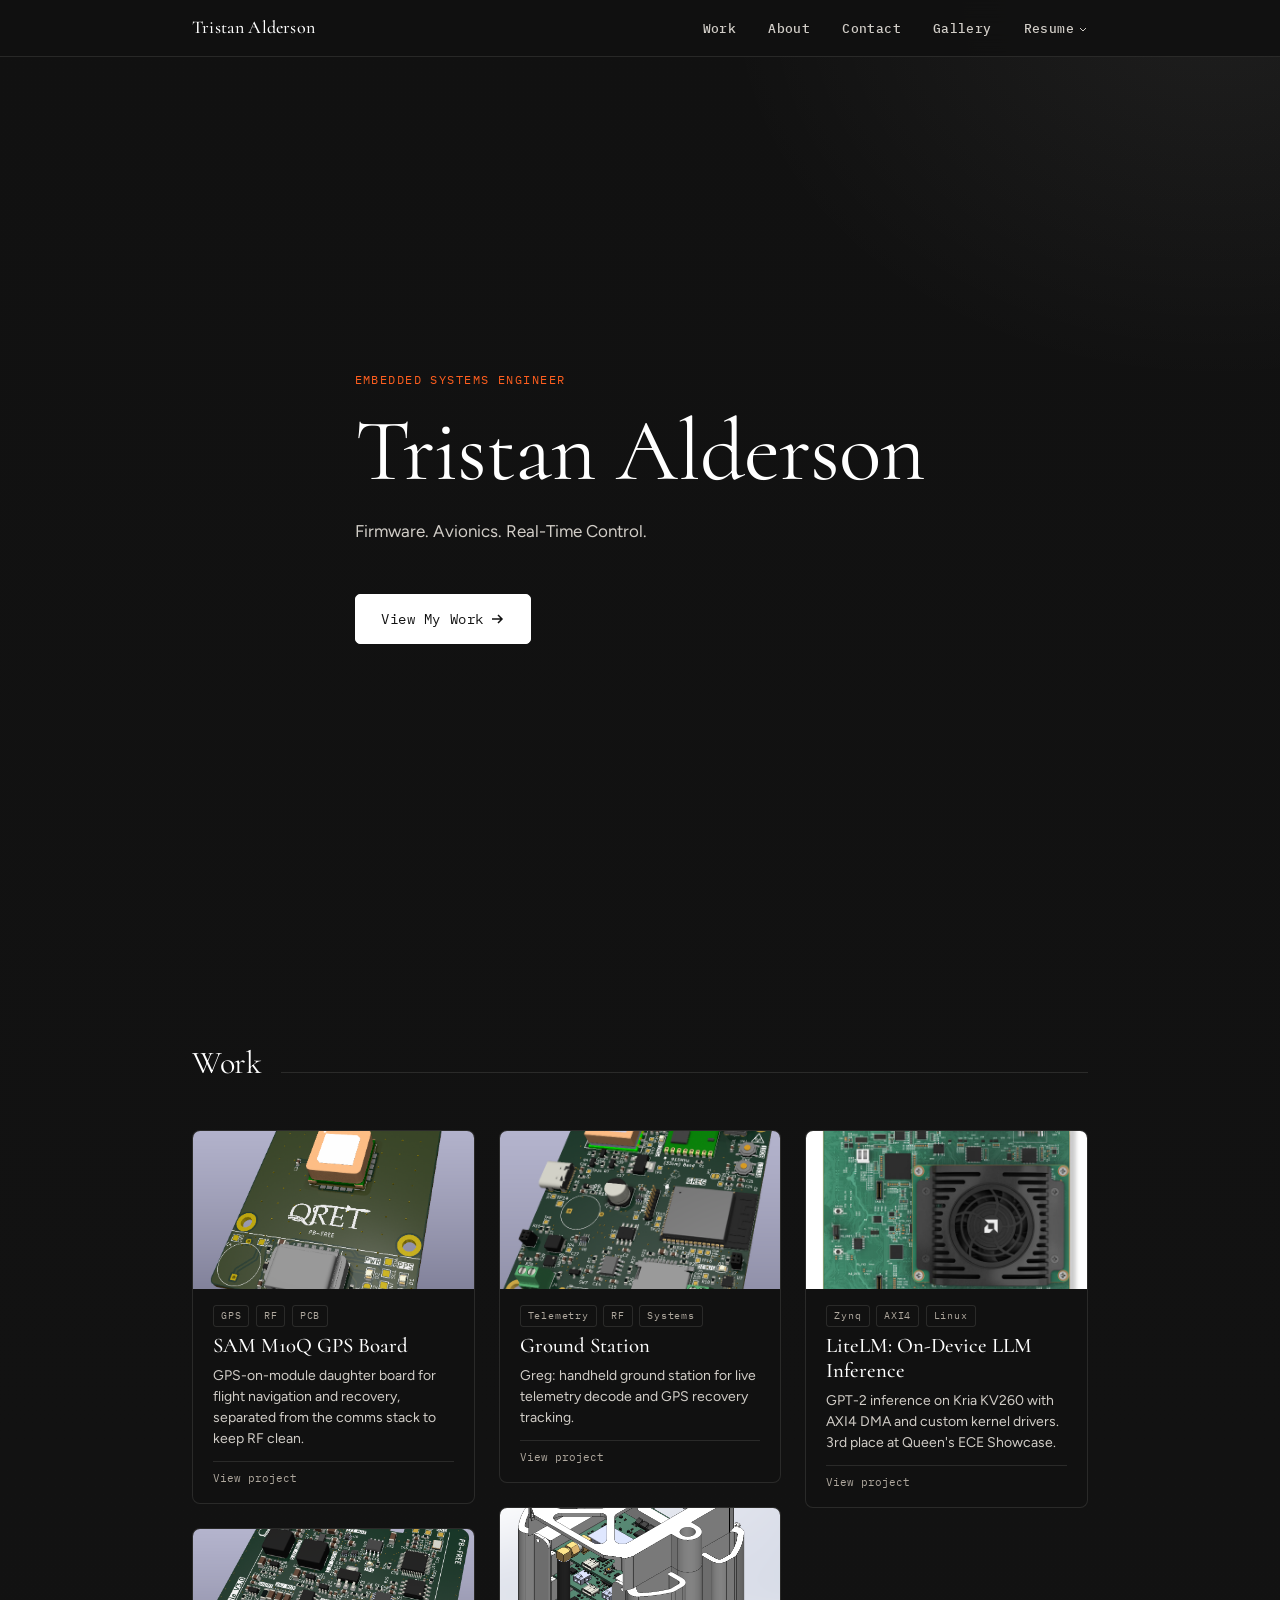
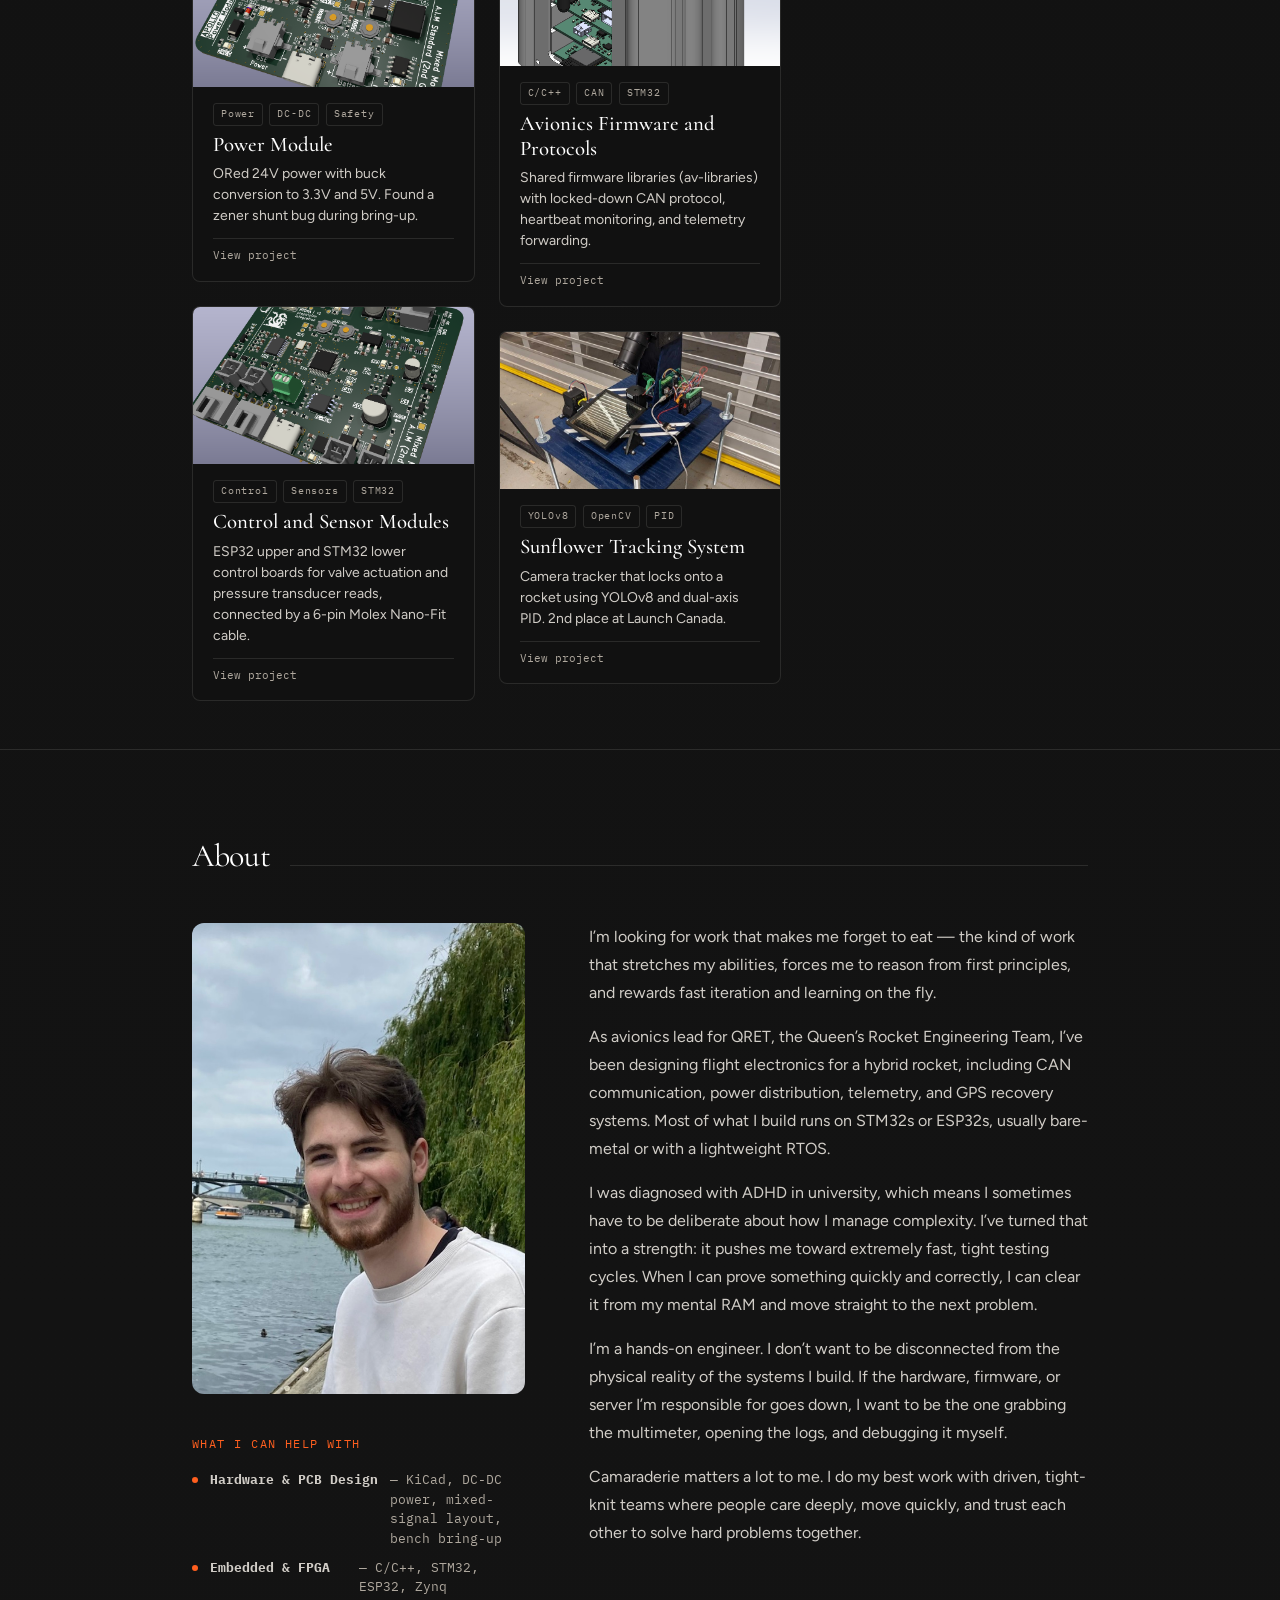
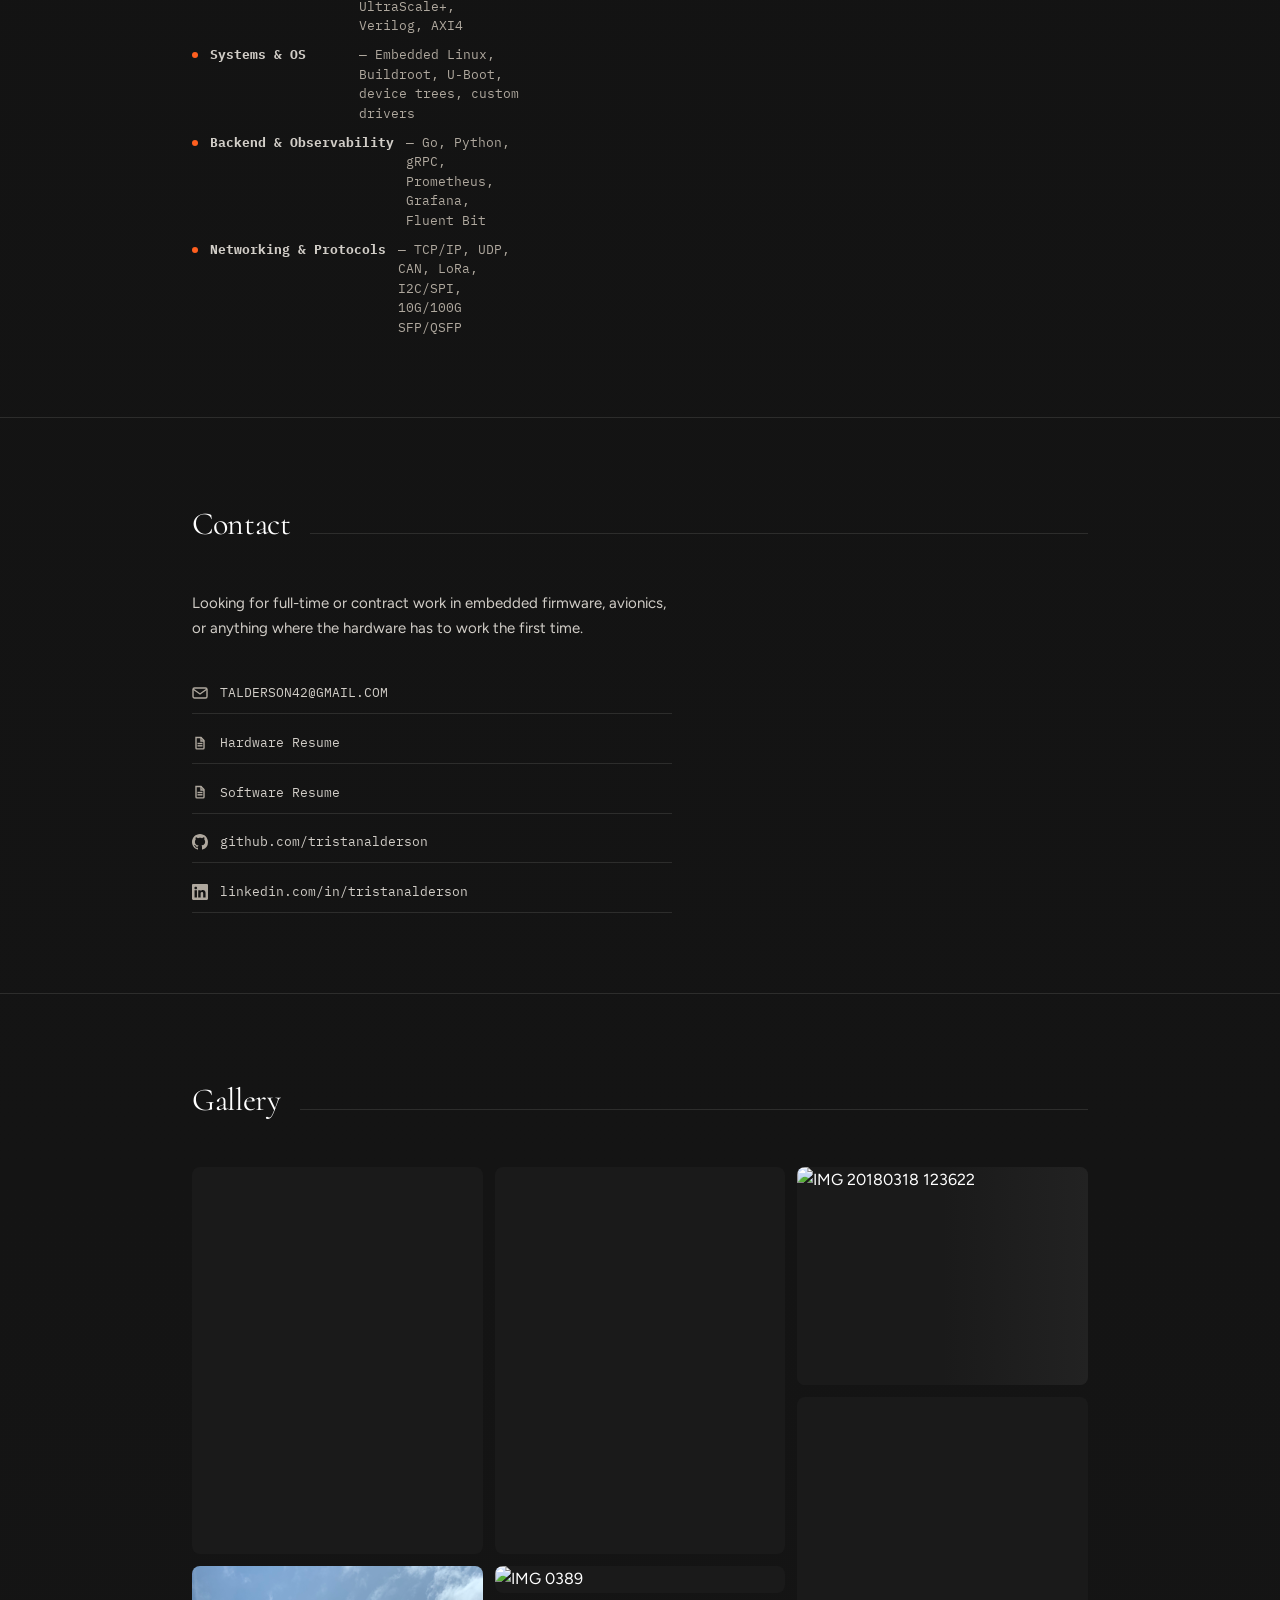
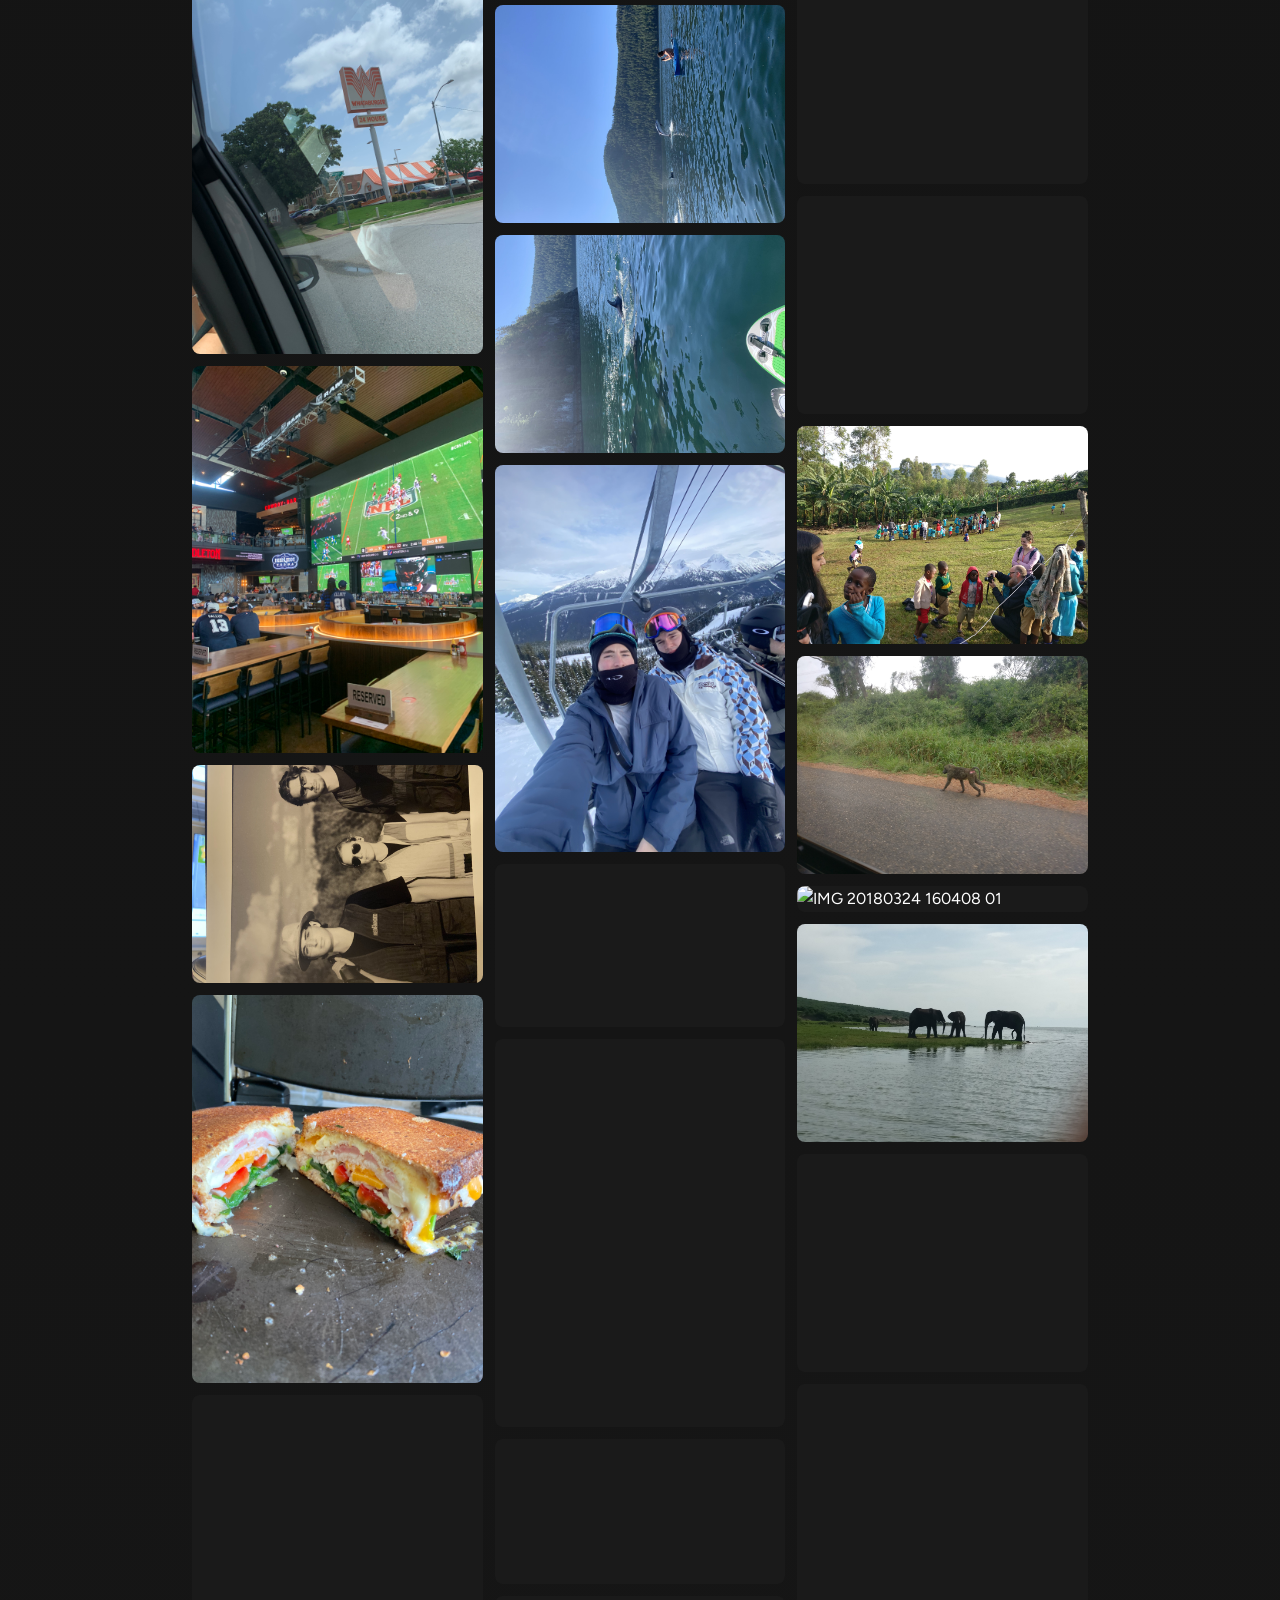
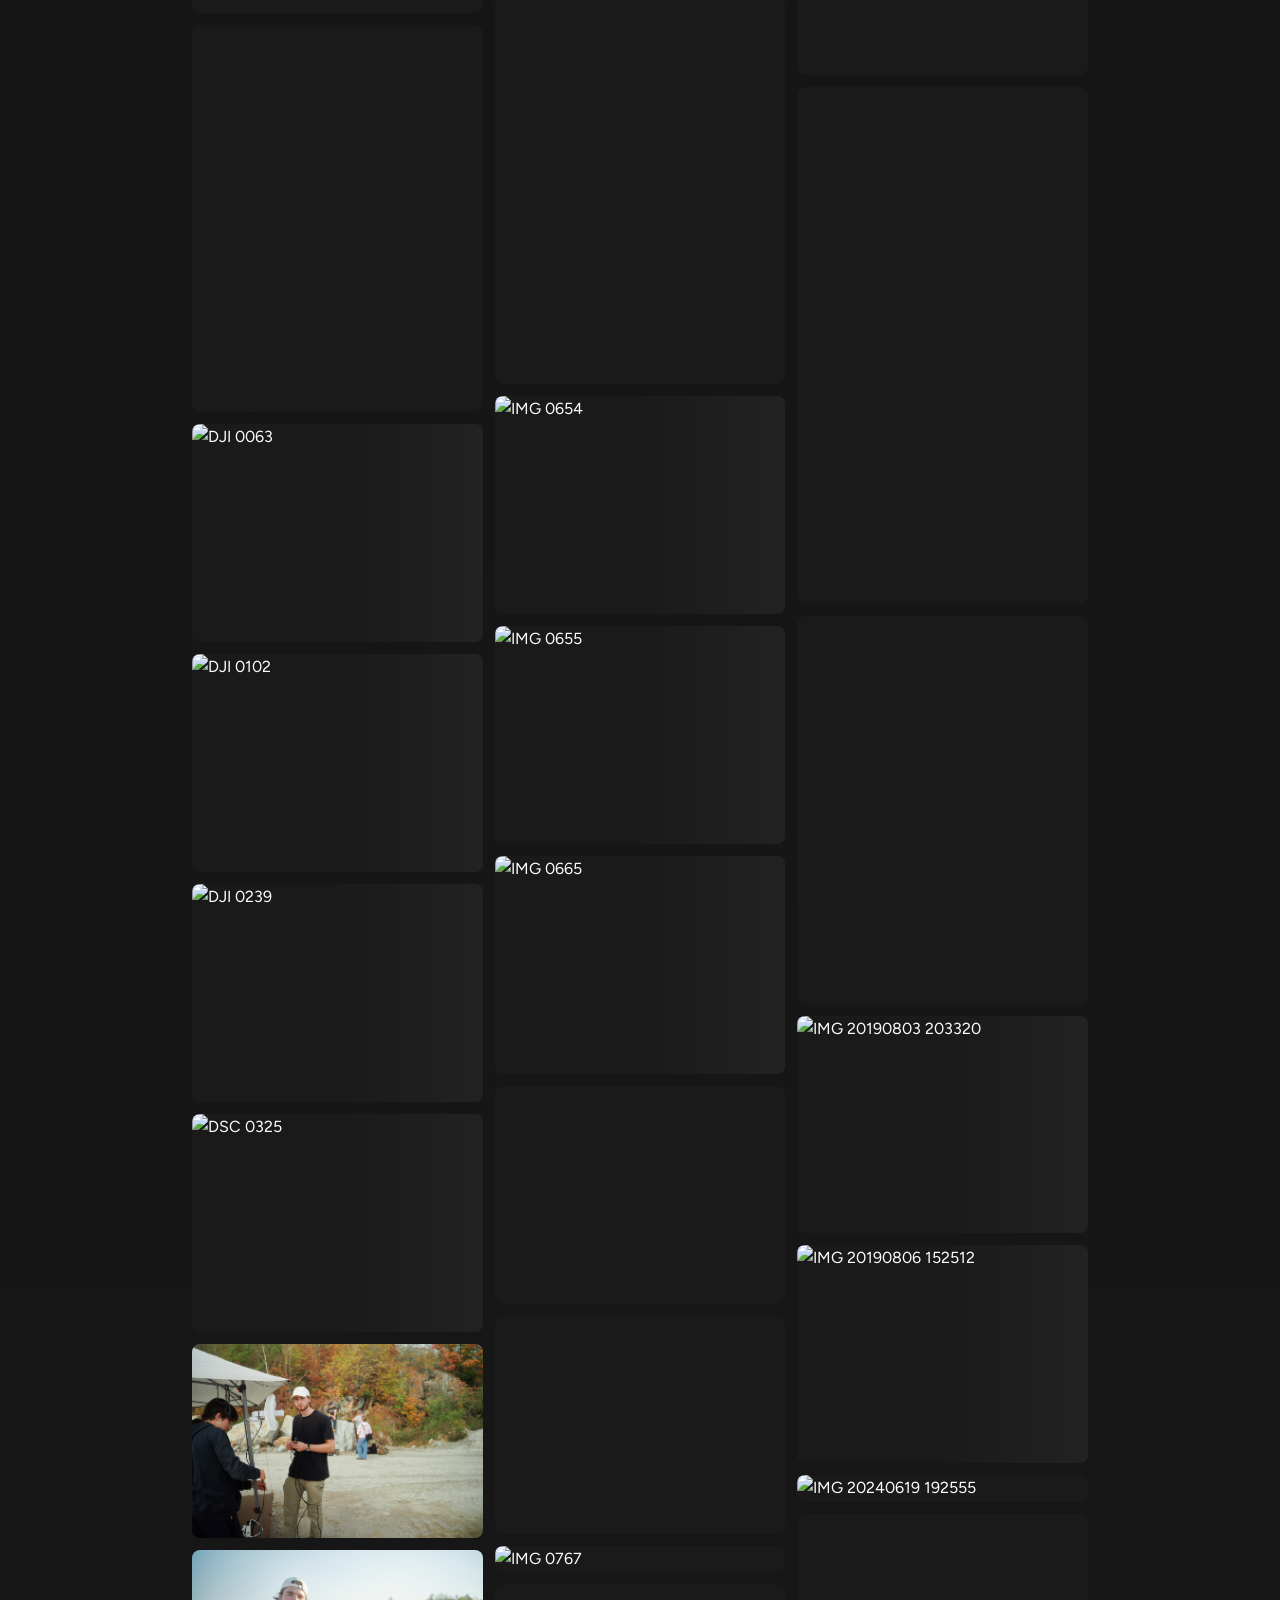
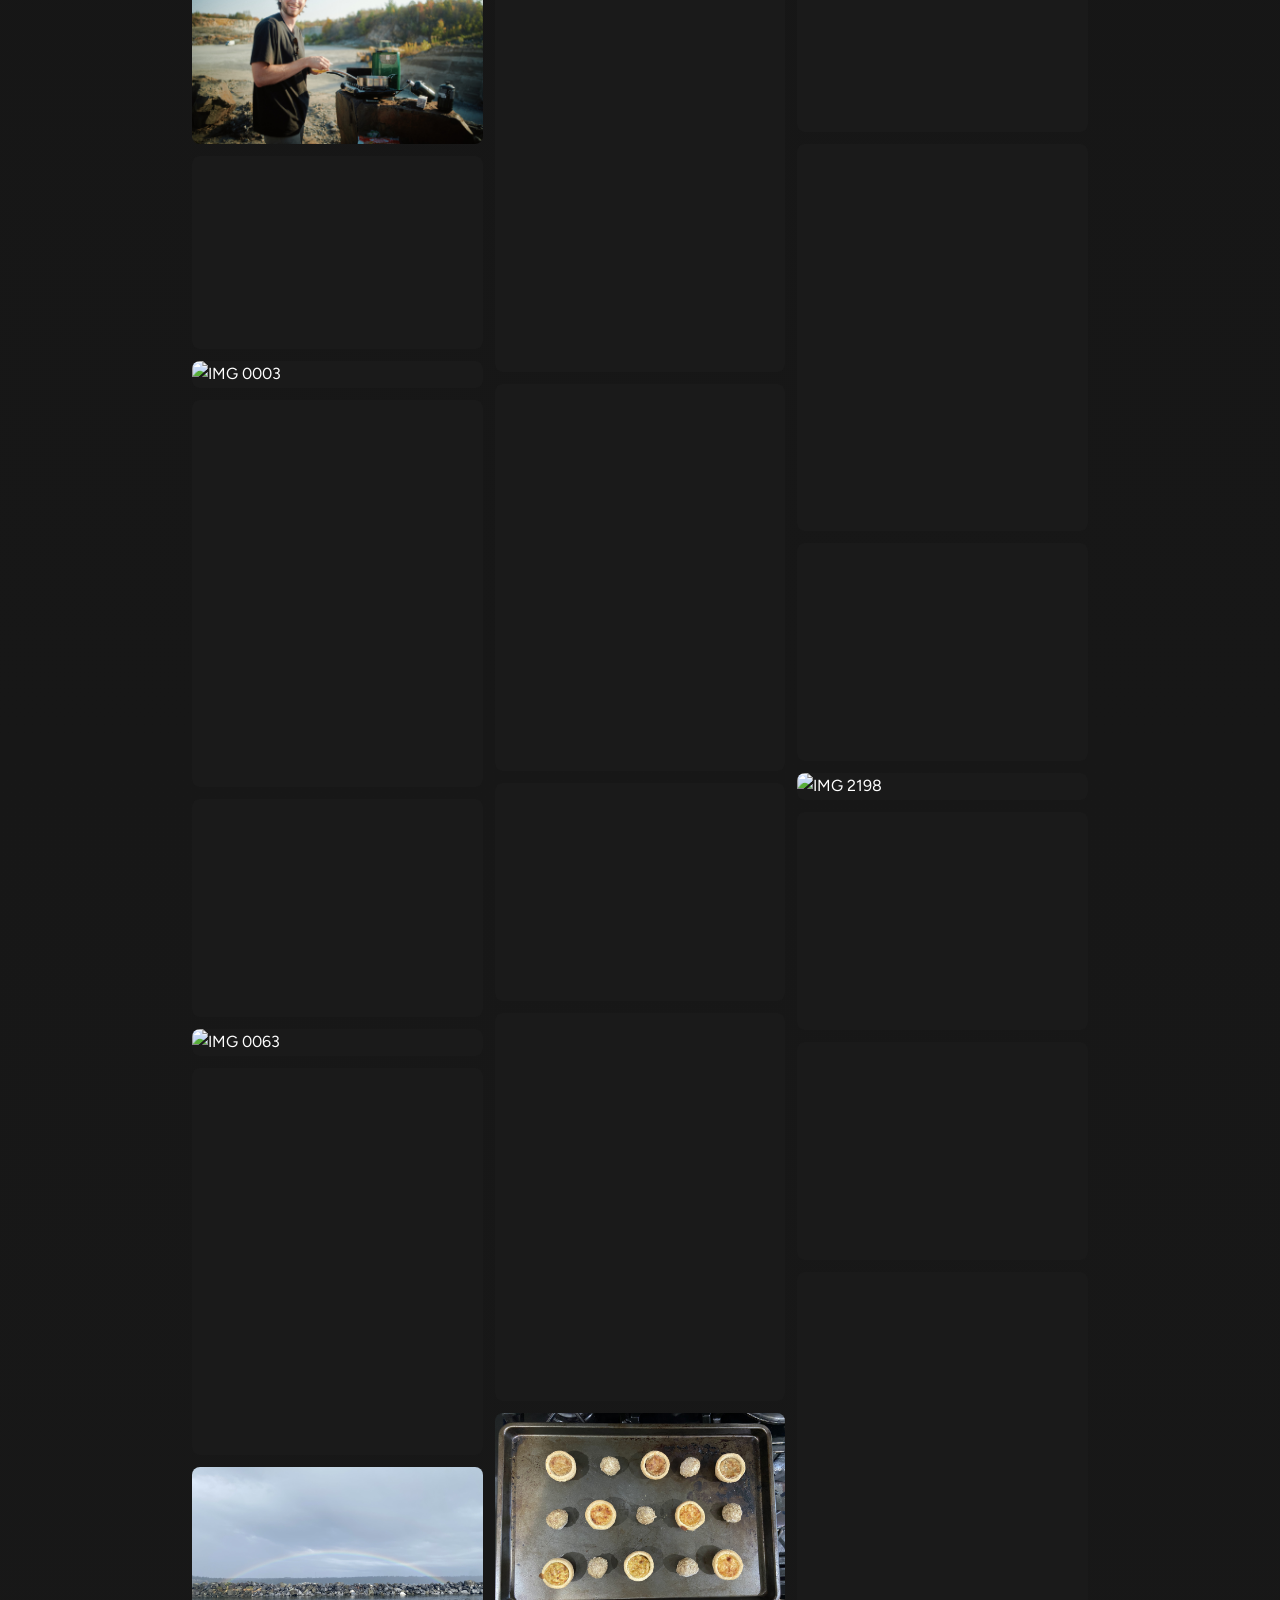
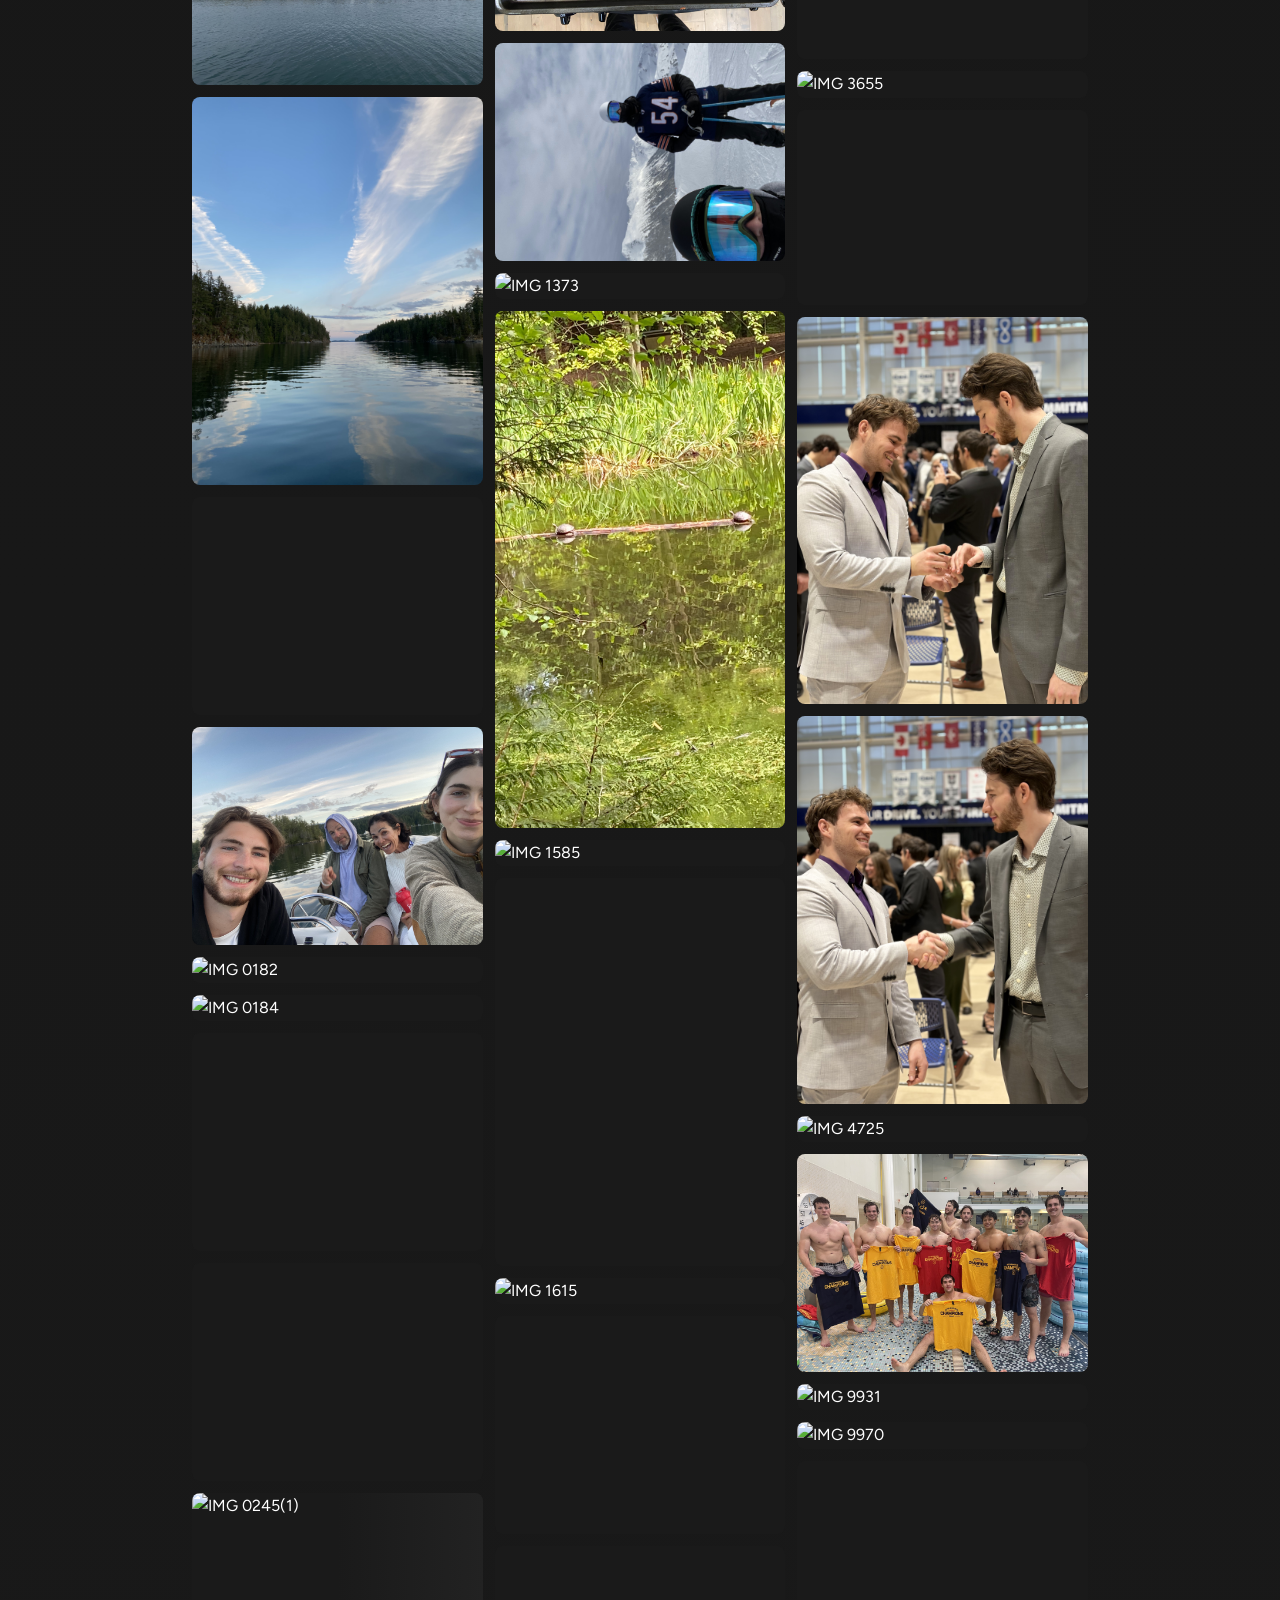
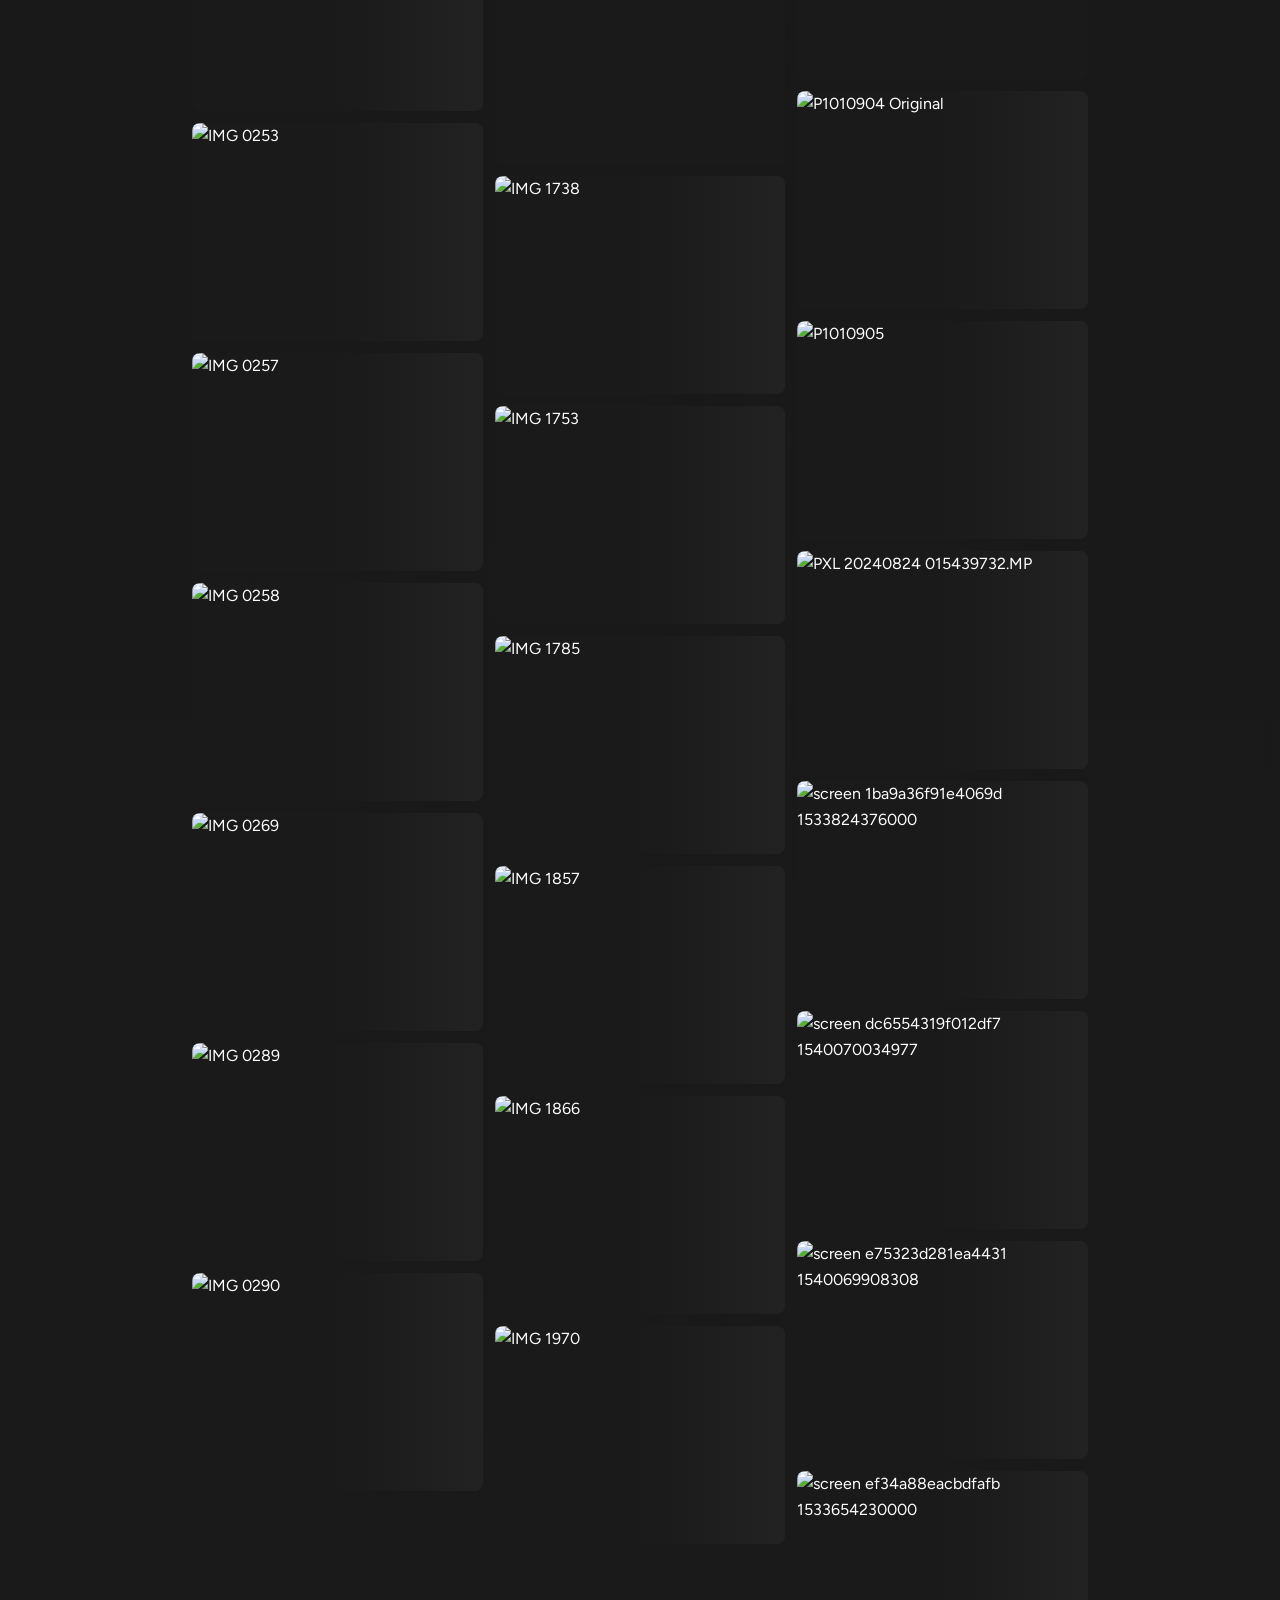
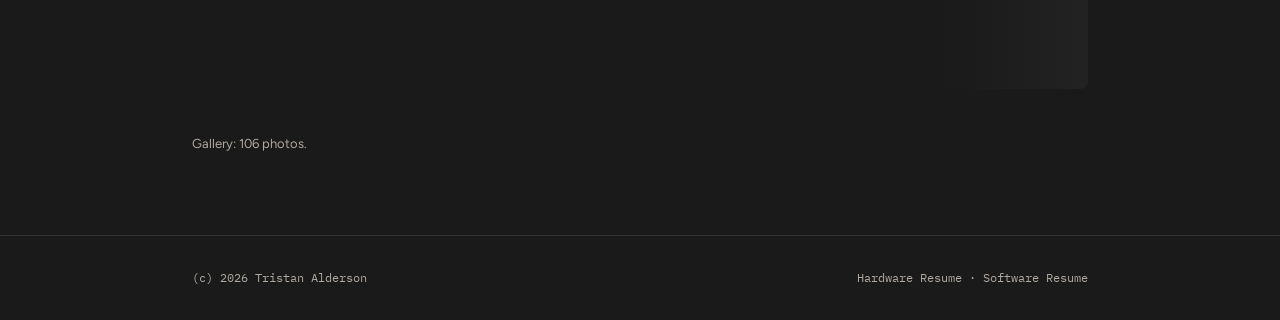
==== index.html @ 9be07df0 "redid skills lol, much nicer now" ====
<!DOCTYPE html>
<html lang="en">

<head>
  <meta charset="UTF-8" />
  <meta name="viewport" content="width=device-width, initial-scale=1.0" />
  <title>Tristan Alderson - Embedded Systems Engineer</title>
  <meta name="description"
    content="Embedded Systems Engineer specializing in firmware, real-time systems, and avionics." />
  <meta name="robots" content="index, follow" />
  <meta name="google-site-verification" content="JKsYphT6qMwowy8IaLz7RGvXlkP0awaqzaR4FmbYJxI" />
  <link rel="canonical" href="https://tristanalderson.com/" />
  <link rel="icon" type="image/png" href="/assets/favicon.png" />
  <link rel="apple-touch-icon" href="/assets/favicon.png" />

  <!-- Open Graph -->
  <meta property="og:title" content="Tristan Alderson - Embedded Systems Engineer" />
  <meta property="og:description"
    content="Embedded Systems Engineer specializing in firmware, real-time systems, and avionics." />
  <meta property="og:type" content="website" />
  <meta property="og:url" content="https://tristanalderson.com/" />
  <meta property="og:image" content="https://tristanalderson.com/assets/portrait.jpg" />

  <!-- Twitter Card -->
  <meta name="twitter:card" content="summary_large_image" />
  <meta name="twitter:title" content="Tristan Alderson - Embedded Systems Engineer" />
  <meta name="twitter:description"
    content="Embedded Systems Engineer specializing in firmware, real-time systems, and avionics." />
  <meta name="twitter:image" content="https://tristanalderson.com/assets/portrait.jpg" />

  <!-- JSON-LD Person Schema -->
  <script type="application/ld+json">
  {
    "@context": "https://schema.org",
    "@type": "Person",
    "name": "Tristan Alderson",
    "jobTitle": "Embedded Systems Engineer",
    "url": "https://tristanalderson.com",
    "sameAs": [
      "https://github.com/tristanalderson",
      "https://linkedin.com/in/tristanalderson"
    ],
    "knowsAbout": ["Embedded Systems", "Firmware", "Avionics", "Real-Time Systems", "STM32", "CAN Bus", "FPGA"]
  }
  </script>

  <link rel="preconnect" href="https://fonts.googleapis.com" />
  <link rel="preconnect" href="https://fonts.gstatic.com" crossorigin />
  <link
    href="https://fonts.googleapis.com/css2?family=Cormorant:ital,wght@0,400;0,500;0,600;1,400&family=IBM+Plex+Mono:wght@400;500&family=Figtree:wght@400;500&display=swap"
    rel="stylesheet" />
  <link rel="stylesheet" href="css/style.css" />
</head>

<body>
  <a href="#work" class="skip-link">Skip to work</a>

  <nav aria-label="Site navigation">
    <div class="nav-inner">
      <a href="#" class="nav-name">Tristan Alderson</a>
      <ul class="nav-links" id="nav-links" role="list">
        <li><a href="#work">Work</a></li>
        <li><a href="#about">About</a></li>
        <li><a href="#contact">Contact</a></li>
        <li><a href="#gallery">Gallery</a></li>
        <li class="dropdown">
          <a href="#" aria-haspopup="true" aria-expanded="false">Resume <svg width="10" height="10" viewBox="0 0 10 10"
              stroke="currentColor" fill="none">
              <path d="M2 3l3 3 3-3" />
            </svg></a>
          <ul class="dropdown-content">
            <li><a href="assets/TristanAlderson_HardwareResume_Latest.pdf" target="_blank" rel="noopener">Hardware</a>
            </li>
            <li><a href="assets/TristanAlderson_SoftwareResume_Latest.pdf" target="_blank" rel="noopener">Software</a>
            </li>
          </ul>
        </li>
      </ul>
      <button class="nav-menu-btn" id="nav-toggle" aria-expanded="false" aria-controls="nav-links"
        aria-label="Toggle navigation">
        <svg width="20" height="20" viewBox="0 0 20 20" fill="none" stroke="currentColor" stroke-width="1.5">
          <path d="M3 5h14M3 10h14M3 15h14" />
        </svg>
      </button>
    </div>
  </nav>

  <section id="hero" aria-label="Introduction">
    <div class="container">
      <div class="hero-layout">
        <div class="hero-copy">
          <p class="hero-label">Embedded Systems Engineer</p>
          <h1 class="hero-name">Tristan Alderson</h1>
          <p class="hero-tagline">Firmware. Avionics. Real-Time Control.</p>
          <div class="hero-actions">
            <a href="#work" class="btn btn-primary">
              View My Work
              <svg width="14" height="14" viewBox="0 0 14 14" fill="none" stroke="currentColor" stroke-width="1.5">
                <path d="M2 7h10M8 3l4 4-4 4" />
              </svg>
            </a>
          </div>
        </div>
      </div>
    </div>
  </section>

  <section id="work" aria-label="Selected work">
    <div class="container">
      <div class="section-header">
        <h2 class="section-title">Work</h2>
        <div class="section-rule" role="presentation"></div>
      </div>
      <div class="work-grid" role="list">
        <a class="project-card" href="projects/gps-module-antenna.html" role="listitem"
          aria-label="GPS module and antenna project">
          <div class="project-thumb">
            <img src="assets/projects/gps-modules/gps_antenna_front.png" alt="GPS antenna front" loading="lazy" />
          </div>
          <div class="project-body">
            <div class="project-tags" aria-label="Technologies">
              <span class="tag">GPS</span>
              <span class="tag">RF</span>
              <span class="tag">PCB</span>
            </div>
            <h3 class="project-card-title">SAM M10Q GPS Board</h3>
            <p class="project-tagline">GPS-on-module daughter board for flight navigation and recovery, separated from
              the comms stack to keep RF clean.</p>
            <div class="project-footer">
              <span class="project-link">View project</span>
            </div>
          </div>
        </a>

        <a class="project-card" href="projects/power-module.html" role="listitem" aria-label="Power module project">
          <div class="project-thumb">
            <img src="assets/projects/power-module/Screenshot%202026-04-30%20172020.png" alt="Power module render"
              loading="lazy" />
          </div>
          <div class="project-body">
            <div class="project-tags" aria-label="Technologies">
              <span class="tag">Power</span>
              <span class="tag">DC-DC</span>
              <span class="tag">Safety</span>
            </div>
            <h3 class="project-card-title">Power Module</h3>
            <p class="project-tagline">ORed 24V power with buck conversion to 3.3V and 5V. Found a zener shunt bug
              during bring-up.</p>
            <div class="project-footer">
              <span class="project-link">View project</span>
            </div>
          </div>
        </a>

        <a class="project-card" href="projects/control-sensor-modules.html" role="listitem"
          aria-label="Control and sensor modules project">
          <div class="project-thumb">
            <img src="assets/projects/control-modules/Screenshot%202026-04-30%20173053.png" alt="Mixed module render"
              loading="lazy" />
          </div>
          <div class="project-body">
            <div class="project-tags" aria-label="Technologies">
              <span class="tag">Control</span>
              <span class="tag">Sensors</span>
              <span class="tag">STM32</span>
            </div>
            <h3 class="project-card-title">Control and Sensor Modules</h3>
            <p class="project-tagline">ESP32 upper and STM32 lower control boards for valve actuation and pressure
              transducer reads, connected by a 6-pin Molex Nano-Fit cable.</p>
            <div class="project-footer">
              <span class="project-link">View project</span>
            </div>
          </div>
        </a>

        <a class="project-card" href="projects/ground-station.html" role="listitem" aria-label="Ground station project">
          <div class="project-thumb">
            <img src="assets/projects/ground-station/Screenshot%202026-05-01%20141629.png" alt="Ground station platform"
              loading="lazy" />
          </div>
          <div class="project-body">
            <div class="project-tags" aria-label="Technologies">
              <span class="tag">Telemetry</span>
              <span class="tag">RF</span>
              <span class="tag">Systems</span>
            </div>
            <h3 class="project-card-title">Ground Station</h3>
            <p class="project-tagline">Greg: handheld ground station for live telemetry decode and GPS recovery
              tracking.</p>
            <div class="project-footer">
              <span class="project-link">View project</span>
            </div>
          </div>
        </a>

        <a class="project-card" href="projects/avionics-firmware.html" role="listitem"
          aria-label="Avionics firmware and protocols project">
          <div class="project-thumb">
            <img src="assets/projects/avionics-stack/avionics_stack1.png" alt="Avionics stack" loading="lazy" />
          </div>
          <div class="project-body">
            <div class="project-tags" aria-label="Technologies">
              <span class="tag">C/C++</span>
              <span class="tag">CAN</span>
              <span class="tag">STM32</span>
            </div>
            <h3 class="project-card-title">Avionics Firmware and Protocols</h3>
            <p class="project-tagline">Shared firmware libraries (av-libraries) with locked-down CAN protocol, heartbeat
              monitoring, and telemetry forwarding.
            </p>
            <div class="project-footer">
              <span class="project-link">View project</span>
            </div>
          </div>
        </a>

        <a class="project-card" href="projects/computer-vision.html" role="listitem"
          aria-label="Sunflower tracking system project">
          <div class="project-thumb">
            <img src="assets/projects/sunflower/rocket_tracking1.png" alt="Tracking system" loading="lazy" />
          </div>
          <div class="project-body">
            <div class="project-tags" aria-label="Technologies">
              <span class="tag">YOLOv8</span>
              <span class="tag">OpenCV</span>
              <span class="tag">PID</span>
            </div>
            <h3 class="project-card-title">Sunflower Tracking System</h3>
            <p class="project-tagline">Camera tracker that locks onto a rocket using YOLOv8 and dual-axis PID. 2nd place
              at Launch Canada.</p>
            <div class="project-footer">
              <span class="project-link">View project</span>
            </div>
          </div>
        </a>

        <a class="project-card" href="projects/fpga-embedded.html" role="listitem"
          aria-label="FPGA and embedded firmware project">
          <div class="project-thumb">
            <img src="assets/projects/capstone/fpga_board.jpg" alt="Zynq UltraScale development board" loading="lazy" />
          </div>
          <div class="project-body">
            <div class="project-tags" aria-label="Technologies">
              <span class="tag">Zynq</span>
              <span class="tag">AXI4</span>
              <span class="tag">Linux</span>
            </div>
            <h3 class="project-card-title">LiteLM: On-Device LLM Inference</h3>
            <p class="project-tagline">GPT-2 inference on Kria KV260 with AXI4 DMA and custom kernel drivers. 3rd place
              at Queen's ECE Showcase.</p>
            <div class="project-footer">
              <span class="project-link">View project</span>
            </div>
          </div>
        </a>
      </div>
    </div>
  </section>

  <section id="about" aria-label="About">
    <div class="container">
      <div class="section-header">
        <h2 class="section-title">About</h2>
        <div class="section-rule" role="presentation"></div>
      </div>

      <div class="about-grid">
        <figure class="about-portrait">
          <img src="assets/portrait.jpg" alt="Portrait of Tristan Alderson" loading="lazy" decoding="async" />
        </figure>

        <div class="about-skills">
          <p class="hero-label about-label">What I can help with</p>

          <ul class="skills-list" aria-label="Core competencies">
            <li class="skill-item">
              <strong>Hardware &amp; PCB Design</strong><span>— KiCad, DC-DC power, mixed-signal layout, bench bring-up</span>
            </li>
            <li class="skill-item">
              <strong>Embedded &amp; FPGA</strong><span>— C/C++, STM32, ESP32, Zynq UltraScale+, Verilog, AXI4</span>
            </li>
            <li class="skill-item">
              <strong>Systems &amp; OS</strong><span>— Embedded Linux, Buildroot, U-Boot, device trees, custom drivers</span>
            </li>
            <li class="skill-item">
              <strong>Backend &amp; Observability</strong><span>— Go, Python, gRPC, Prometheus, Grafana, Fluent Bit</span>
            </li>
            <li class="skill-item">
              <strong>Networking &amp; Protocols</strong><span>— TCP/IP, UDP, CAN, LoRa, I2C/SPI, 10G/100G SFP/QSFP</span>
            </li>
          </ul>
        </div>

        <div class="about-bio">
          <p>
            I’m looking for work that makes me forget to eat — the kind of work
            that stretches my abilities, forces me to reason from first principles,
            and rewards fast iteration and learning on the fly.
          </p>

          <p>
            As avionics lead for QRET, the Queen’s Rocket Engineering Team, I’ve
            been designing flight electronics for a hybrid rocket, including CAN
            communication, power distribution, telemetry, and GPS recovery systems.
            Most of what I build runs on STM32s or ESP32s, usually bare-metal or
            with a lightweight RTOS.
          </p>

          <p>
            I was diagnosed with ADHD in university, which means I sometimes have
            to be deliberate about how I manage complexity. I’ve turned that into
            a strength: it pushes me toward extremely fast, tight testing cycles.
            When I can prove something quickly and correctly, I can clear it from
            my mental RAM and move straight to the next problem.
          </p>

          <p>
            I’m a hands-on engineer. I don’t want to be disconnected from the
            physical reality of the systems I build. If the hardware, firmware, or
            server I’m responsible for goes down, I want to be the one grabbing the
            multimeter, opening the logs, and debugging it myself.
          </p>

          <p>
            Camaraderie matters a lot to me. I do my best work with driven,
            tight-knit teams where people care deeply, move quickly, and trust each
            other to solve hard problems together.
          </p>
        </div>
      </div>
    </div>
  </section>

  <section id="contact" aria-label="Contact">
    <div class="container">
      <div class="section-header">
        <h2 class="section-title">Contact</h2>
        <div class="section-rule" role="presentation"></div>
      </div>
      <div class="contact-inner">
        <p class="contact-text">
          Looking for full-time or contract work in embedded firmware, avionics, or anything where the hardware has to
          work the first time.
        </p>
        <div class="contact-links">
          <a href="mailto:TALDERSON42@GMAIL.COM" class="contact-link">
            <svg width="16" height="16" viewBox="0 0 16 16" fill="none" stroke="currentColor" stroke-width="1.4">
              <rect x="1" y="3" width="14" height="10" rx="1.5" />
              <path d="M1 4l7 5 7-5" />
            </svg>
            TALDERSON42@GMAIL.COM
          </a>
          <a href="assets/TristanAlderson_HardwareResume_Latest.pdf" target="_blank" rel="noopener"
            class="contact-link">
            <svg width="16" height="16" viewBox="0 0 16 16" fill="none" stroke="currentColor" stroke-width="1.4">
              <path d="M4 2.5h5l3 3V13a.9.9 0 0 1-.9.9H4.9A.9.9 0 0 1 4 13V2.5z" />
              <path d="M9 2.5V6h3" />
              <path d="M5.5 8.5h5" />
              <path d="M5.5 10.8h5" />
            </svg>
            Hardware Resume
          </a>
          <a href="assets/TristanAlderson_SoftwareResume_Latest.pdf" target="_blank" rel="noopener"
            class="contact-link">
            <svg width="16" height="16" viewBox="0 0 16 16" fill="none" stroke="currentColor" stroke-width="1.4">
              <path d="M4 2.5h5l3 3V13a.9.9 0 0 1-.9.9H4.9A.9.9 0 0 1 4 13V2.5z" />
              <path d="M9 2.5V6h3" />
              <path d="M5.5 8.5h5" />
              <path d="M5.5 10.8h5" />
            </svg>
            Software Resume
          </a>
          <a href="https://github.com/tristanalderson" target="_blank" rel="noopener" class="contact-link">
            <svg width="16" height="16" viewBox="0 0 16 16" fill="currentColor">
              <path
                d="M8 0C3.58 0 0 3.58 0 8c0 3.54 2.29 6.53 5.47 7.59.4.07.55-.17.55-.38l-.01-1.49c-2.01.37-2.53-.49-2.69-.94-.09-.23-.48-.94-.82-1.13-.28-.15-.68-.52-.01-.53.63-.01 1.08.58 1.23.82.72 1.21 1.87.87 2.33.66.07-.52.28-.87.51-1.07-1.78-.2-3.64-.89-3.64-3.95 0-.87.31-1.59.82-2.15-.08-.2-.36-1.02.08-2.12 0 0 .67-.21 2.2.82.64-.18 1.32-.27 2-.27s1.36.09 2 .27c1.53-1.04 2.2-.82 2.2-.82.44 1.1.16 1.92.08 2.12.51.56.82 1.27.82 2.15 0 3.07-1.87 3.75-3.65 3.95.29.25.54.73.54 1.48l-.01 2.2c0 .21.15.46.55.38A8.013 8.013 0 0 0 16 8c0-4.42-3.58-8-8-8z" />
            </svg>
            github.com/tristanalderson
          </a>
          <a href="https://linkedin.com/in/tristanalderson" target="_blank" rel="noopener" class="contact-link">
            <svg width="16" height="16" viewBox="0 0 16 16" fill="currentColor">
              <path
                d="M0 1.146C0 .513.526 0 1.175 0h13.65C15.474 0 16 .513 16 1.146v13.708c0 .633-.526 1.146-1.175 1.146H1.175C.526 16 0 15.487 0 14.854V1.146zm4.943 12.248V6.169H2.542v7.225h2.401zm-1.2-8.212c.837 0 1.358-.554 1.358-1.248-.015-.709-.52-1.248-1.342-1.248-.822 0-1.359.54-1.359 1.248 0 .694.521 1.248 1.327 1.248h.016zm4.908 8.212V9.359c0-.216.016-.432.08-.586.173-.431.568-.878 1.232-.878.869 0 1.216.662 1.216 1.634v3.865h2.401V9.25c0-2.22-1.184-3.252-2.764-3.252-1.274 0-1.845.7-2.165 1.193v.025h-.016a5.54 5.54 0 0 1 .016-.025V6.169h-2.4c.03.678 0 7.225 0 7.225h2.4z" />
            </svg>
            linkedin.com/in/tristanalderson
          </a>
        </div>
      </div>
    </div>
  </section>

  <section id="gallery" aria-label="Gallery">
    <div class="container">
      <div class="section-header">
        <h2 class="section-title">Gallery</h2>
        <div class="section-rule" role="presentation"></div>
      </div>
      <div class="gallery-grid" id="gallery-grid" role="list"></div>
      <p class="gallery-note" id="gallery-note">Photos load from assets/gallery.</p>
    </div>
  </section>

  <footer>
    <div class="container footer-inner">
      <p class="footer-copy">(c) <span id="year"></span> Tristan Alderson</p>
      <p class="footer-copy"><a href="assets/TristanAlderson_HardwareResume_Latest.pdf" target="_blank"
          rel="noopener">Hardware Resume</a> &middot; <a href="assets/TristanAlderson_SoftwareResume_Latest.pdf"
          target="_blank" rel="noopener">Software Resume</a></p>
    </div>
  </footer>

  <script src="js/site.js" defer></script>
</body>

</html>
---- css/style.css ----
/* Simple portfolio design system */

/* Reset and base */
*,
*::before,
*::after {
  box-sizing: border-box;
  margin: 0;
  padding: 0;
}

:root {
  --bg: #111111;
  --surface: #1A1A1A;
  --text: #FFFFFF;
  --text-2: #D1CDC7;
  --text-3: #AFA89E;
  --accent: #FF5F1F;
  --border: rgba(245, 243, 238, 0.11);
  --border-2: rgba(245, 243, 238, 0.22);
  --font-serif: "Cormorant", Georgia, serif;
  --font-body: "Figtree", system-ui, sans-serif;
  --font-mono: "IBM Plex Mono", monospace;
  --max-w: 960px;
  --r: 5px;
}

html {
  scroll-behavior: smooth;
  overflow-x: hidden;
}

body {
  background:
    radial-gradient(1200px 800px at 10% -10%, rgba(255, 95, 31, 0.08), transparent 60%),
    radial-gradient(900px 700px at 95% 0%, rgba(245, 243, 238, 0.06), transparent 55%),
    linear-gradient(180deg, #111111 0%, #1A1A1A 100%);
  color: var(--text);
  font-family: var(--font-body);
  font-size: 16px;
  line-height: 1.65;
  -webkit-font-smoothing: antialiased;
}

a {
  color: var(--accent);
  text-decoration: none;
}

a:hover {
  text-decoration: underline;
}

img {
  display: block;
  max-width: 100%;
}

button {
  cursor: pointer;
  font-family: inherit;
}

section {
  scroll-margin-top: 72px;
}

:focus-visible {
  outline: 2px solid var(--accent);
  outline-offset: 2px;
}

.lightboxable {
  cursor: zoom-in;
}

@keyframes rise {
  from {
    opacity: 0;
    transform: translateY(10px);
  }

  to {
    opacity: 1;
    transform: translateY(0);
  }
}

/* Skip link */
.skip-link {
  position: absolute;
  top: -9999px;
  left: 1rem;
  background: var(--text);
  color: var(--bg);
  padding: 0.4rem 0.8rem;
  border-radius: var(--r);
  font-size: 13px;
  z-index: 9999;
}

.skip-link:focus {
  top: 1rem;
}

/* Layout */
.container {
  max-width: var(--max-w);
  margin: 0 auto;
  padding: 0 2rem;
}

/* Navigation */
nav {
  position: sticky;
  top: 0;
  z-index: 100;
  background: rgba(17, 17, 17, 0.88);
  backdrop-filter: blur(12px);
  border-bottom: 1px solid var(--border);
}

.nav-inner {
  max-width: var(--max-w);
  margin: 0 auto;
  padding: 0 2rem;
  height: 56px;
  display: flex;
  align-items: center;
  justify-content: space-between;
}

.nav-name {
  font-family: var(--font-serif);
  font-size: 18px;
  font-weight: 500;
  letter-spacing: 0.01em;
  color: var(--text);
}

.nav-links {
  display: flex;
  align-items: center;
  gap: 2rem;
  list-style: none;
}

.nav-links a {
  font-size: 13px;
  font-family: var(--font-mono);
  color: var(--text-2);
  font-weight: 500;
  letter-spacing: 0.03em;
  transition: color 0.15s;
}

.nav-links a:hover {
  color: var(--text);
  text-decoration: none;
}

/* Dropdown */
.dropdown {
  position: relative;
  display: inline-block;
  transform: translateY(1px);
}

.dropdown > a {
  display: flex;
  align-items: center;
  gap: 4px;
}

.dropdown > a svg {
  margin-top: 2px;
}

.dropdown-content {
  position: absolute;
  top: 100%;
  left: 50%;
  transform: translateX(-50%) translateY(10px);
  background: var(--surface);
  border: 1px solid var(--border);
  border-radius: var(--r);
  box-shadow: 0 8px 24px rgba(0,0,0,0.3);
  min-width: 140px;
  opacity: 0;
  visibility: hidden;
  transition: all 0.2s ease;
  list-style: none;
  padding: 0.5rem 0;
  margin-top: 0.5rem;
  z-index: 101;
}

/* Invisible bridge to keep hover active across the gap */
.dropdown-content::before {
  content: "";
  position: absolute;
  top: -15px;
  left: 0;
  right: 0;
  height: 15px;
  background: transparent;
}

.dropdown:hover .dropdown-content,
.dropdown:focus-within .dropdown-content {
  opacity: 1;
  visibility: visible;
  transform: translateX(-50%) translateY(0);
}

.dropdown-content li {
  padding: 0;
}

.dropdown-content a {
  display: block;
  padding: 0.5rem 1rem;
  color: var(--text-2);
  font-family: var(--font-mono);
  font-size: 13px;
  white-space: nowrap;
}

.dropdown-content a:hover {
  background: rgba(245, 243, 238, 0.05);
  color: var(--text);
}

.nav-menu-btn {
  display: none;
  background: none;
  border: none;
  color: var(--text);
  padding: 4px;
}

/* Hero */
#hero {
  min-height: 100vh;
  display: flex;
  flex-direction: column;
  justify-content: center;
  padding: 0;
  border-bottom: none;
}

.hero-layout {
  display: grid;
  grid-template-columns: 1fr;
  align-items: center;
  gap: 4rem;
}

.hero-label {
  font-family: var(--font-mono);
  font-size: 12px;
  letter-spacing: 0.12em;
  color: var(--accent);
  text-transform: uppercase;
  margin-bottom: 1rem;
  animation: rise 0.6s ease both;
}

.hero-name {
  font-family: var(--font-serif);
  font-size: clamp(3.2rem, 7vw, 5.5rem);
  font-weight: 400;
  line-height: 1.05;
  letter-spacing: -0.01em;
  color: var(--text);
  margin-bottom: 1.2rem;
  animation: rise 0.6s ease both;
  animation-delay: 0.05s;
}

.hero-name em {
  font-style: italic;
  color: var(--accent);
}

.hero-tagline {
  font-size: 17px;
  color: var(--text-2);
  max-width: 540px;
  line-height: 1.7;
  margin-bottom: 2.5rem;
  animation: rise 0.6s ease both;
  animation-delay: 0.1s;
}

.hero-actions {
  display: flex;
  gap: 1rem;
  flex-wrap: wrap;
  margin-top: 3rem;
  animation: rise 0.6s ease both;
  animation-delay: 0.15s;
}

.hero-actions .btn {
  padding: 0.8rem 1.6rem;
  font-size: 14px;
}

/* Buttons */
.btn {
  display: inline-flex;
  align-items: center;
  gap: 0.4rem;
  font-family: var(--font-mono);
  font-size: 13px;
  letter-spacing: 0.04em;
  padding: 0.6rem 1.2rem;
  border-radius: var(--r);
  border: 1px solid;
  transition: all 0.15s;
  white-space: nowrap;
}

.btn-primary {
  background: var(--text);
  color: var(--bg);
  border-color: var(--text);
}

.btn-primary:hover {
  background: var(--accent);
  border-color: var(--accent);
  text-decoration: none;
}

.btn-ghost {
  background: transparent;
  color: var(--text-2);
  border-color: var(--border-2);
}

.btn-ghost:hover {
  color: var(--text);
  border-color: var(--text);
  text-decoration: none;
}

/* Section headers */
.section-header {
  display: flex;
  align-items: baseline;
  gap: 1.2rem;
  margin-bottom: 2.5rem;
}

.section-title {
  font-family: var(--font-serif);
  font-size: 2rem;
  font-weight: 400;
  letter-spacing: -0.01em;
}

.section-rule {
  flex: 1;
  height: 1px;
  background: var(--border);
}

/* Work grid */
#work {
  padding: 5rem 0 3rem;
}

.work-grid {
  column-width: 260px;
  column-gap: 1.5rem;
}

.project-card {
  color: inherit;
  text-decoration: none;
  background: var(--bg);
  border: 1px solid var(--border);
  border-radius: 8px;
  overflow: hidden;
  transition: border-color 0.2s, transform 0.2s, box-shadow 0.2s;
  display: flex;
  flex-direction: column;
  break-inside: avoid;
  margin-bottom: 1.5rem;
}

.project-card:hover {
  border-color: var(--border-2);
  transform: translateY(-2px);
  box-shadow: 0 8px 24px rgba(26, 25, 22, 0.06);
  text-decoration: none;
}

.project-thumb {
  width: 100%;
  aspect-ratio: 16/9;
  overflow: hidden;
  background: var(--surface);
  position: relative;
}

.project-thumb img {
  width: 100%;
  height: 100%;
  object-fit: cover;
  transition: transform 0.4s ease;
}

.project-card:hover .project-thumb img {
  transform: scale(1.03);
}

.project-body {
  padding: 1rem 1.25rem 1rem;
  display: flex;
  flex-direction: column;
  gap: 0.35rem;
}

.project-tags {
  display: flex;
  flex-wrap: wrap;
  gap: 0.4rem;
  margin-bottom: 0.1rem;
}

.tag {
  font-family: var(--font-mono);
  font-size: 10px;
  letter-spacing: 0.08em;
  padding: 2px 7px;
  border-radius: 3px;
  border: 1px solid var(--border);
  color: var(--text-3);
}

.project-card-title {
  font-family: var(--font-serif);
  font-size: 1.3rem;
  font-weight: 500;
  line-height: 1.2;
}

.project-tagline {
  font-size: 14px;
  color: var(--text-2);
  line-height: 1.5;
}

.project-footer {
  margin-top: 0.4rem;
  padding-top: 0.45rem;
  border-top: 1px solid var(--border);
  display: flex;
  align-items: center;
  justify-content: space-between;
}

.project-link {
  font-family: var(--font-mono);
  font-size: 11px;
  color: var(--text-3);
}

/* About */
#about {
  padding: 5rem 0;
  border-top: 1px solid var(--border);
}

.about-grid {
  display: grid;
  grid-template-columns: minmax(0, 0.8fr) 1.2fr;
  grid-template-areas:
    "portrait bio"
    "skills   bio";
  gap: 2rem 4rem;
  align-items: start;
}

.about-portrait {
  grid-area: portrait;
}

.about-portrait img {
  width: 100%;
  height: auto;
  border-radius: 12px;
}

.about-bio {
  grid-area: bio;
  font-size: 16px;
  color: var(--text-2);
  line-height: 1.75;
}

.about-bio p+p {
  margin-top: 1rem;
}

.about-skills {
  grid-area: skills;
  align-self: start;
  padding-top: 0.5rem;
}

.about-label {
  margin-bottom: 1rem;
}

.skills-list {
  list-style: none;
  display: flex;
  flex-direction: column;
  gap: 0.6rem;
  margin: 0;
  padding: 0;
}

.skill-item {
  display: flex;
  align-items: flex-start;
  gap: 0.75rem;
  font-family: var(--font-mono);
  font-size: 13px;
  color: var(--text-2);
  line-height: 1.5;
}

.skill-item strong {
  min-width: 10.5em;
  flex-shrink: 0;
}

.skill-item span {
  flex: 1;
  color: var(--text-3);
}

.skill-item::before {
  content: "";
  display: block;
  width: 6px;
  height: 6px;
  margin-top: 0.55em;
  border-radius: 50%;
  background: var(--accent);
  flex-shrink: 0;
}

/* Contact */
#contact {
  padding: 5rem 0;
  border-top: 1px solid var(--border);
}

.contact-inner {
  max-width: 480px;
}

.contact-text {
  font-size: 15px;
  color: var(--text-2);
  margin-bottom: 2rem;
}

.contact-links {
  display: flex;
  flex-direction: column;
  gap: 0.5rem;
}

.contact-link {
  display: flex;
  align-items: center;
  gap: 0.75rem;
  font-family: var(--font-mono);
  font-size: 13px;
  color: var(--text-2);
  padding: 0.6rem 0;
  border-bottom: 1px solid var(--border);
  transition: color 0.15s;
}

.contact-link:hover {
  color: var(--accent);
  text-decoration: none;
}

.contact-link svg {
  color: var(--text-3);
  flex-shrink: 0;
}

/* Gallery */
#gallery {
  padding: 5rem 0;
  border-top: 1px solid var(--border);
}

.gallery-grid {
  columns: 3 180px;
  column-gap: 0.75rem;
}

.gallery-item {
  break-inside: avoid;
  margin-bottom: 0.75rem;
  border-radius: 8px;
  overflow: hidden;
  background: var(--surface);
}

/* Placeholder shimmer while image hasn't loaded yet */
.gallery-item img:not([src]) {
  display: block;
  width: 100%;
  aspect-ratio: 4 / 3;
  background: linear-gradient(90deg, var(--surface) 25%, #222 50%, var(--surface) 75%);
  background-size: 200% 100%;
  animation: shimmer 1.4s ease infinite;
}

@keyframes shimmer {
  0% {
    background-position: 200% 0;
  }

  100% {
    background-position: -200% 0;
  }
}

.gallery-item img {
  width: 100%;
  height: auto;
  display: block;
}

.gallery-note {
  font-size: 13px;
  color: var(--text-3);
  margin-top: 0.75rem;
}

/* Lightbox */
.lightbox {
  position: fixed;
  inset: 0;
  background: rgba(20, 18, 16, 0.8);
  display: flex;
  align-items: center;
  justify-content: center;
  padding: 2rem;
  opacity: 0;
  pointer-events: none;
  transition: opacity 0.2s ease;
  z-index: 999;
}

.lightbox.open {
  opacity: 1;
  pointer-events: all;
}

.lightbox-inner {
  position: relative;
  max-width: min(1200px, 92vw);
  max-height: 86vh;
}

.lightbox-img {
  width: 100%;
  height: auto;
  max-height: 86vh;
  border-radius: 10px;
  border: 1px solid var(--border-2);
  box-shadow: 0 18px 40px rgba(0, 0, 0, 0.35);
  background: var(--surface);
}

.lightbox-close {
  position: absolute;
  top: -14px;
  right: -12px;
  width: 36px;
  height: 36px;
  border-radius: 50%;
  border: 1px solid var(--border);
  background: var(--bg);
  color: var(--text-2);
  font-size: 24px;
  line-height: 1;
  display: flex;
  align-items: center;
  justify-content: center;
}

.lightbox-close:hover {
  color: var(--text);
  border-color: var(--text);
}

/* Footer */
footer {
  padding: 2rem 0;
  border-top: 1px solid var(--border);
}

.footer-inner {
  display: flex;
  align-items: center;
  justify-content: space-between;
}

.footer-copy {
  font-family: var(--font-mono);
  font-size: 12px;
  color: var(--text-3);
}

.footer-copy a {
  color: var(--text-3);
}

.footer-copy a:hover {
  color: var(--accent);
}

/* Project pages */
.project-hero {
  padding: 6rem 0 3rem;
  border-bottom: 1px solid var(--border);
}

.project-label {
  font-family: var(--font-mono);
  font-size: 12px;
  letter-spacing: 0.1em;
  color: var(--text-3);
  text-transform: uppercase;
  margin-bottom: 0.8rem;
}

.project-title {
  font-family: var(--font-serif);
  font-size: clamp(2.6rem, 6vw, 4rem);
  font-weight: 500;
  line-height: 1.1;
  margin-bottom: 1rem;
}

.project-subtitle {
  font-size: 16px;
  color: var(--text-2);
  max-width: 640px;
  line-height: 1.7;
}

.project-meta {
  display: grid;
  grid-template-columns: repeat(auto-fit, minmax(180px, 1fr));
  gap: 1.5rem;
  margin-top: 2rem;
  padding-top: 1.5rem;
  border-top: 1px solid var(--border);
}

.meta-label {
  font-family: var(--font-mono);
  font-size: 11px;
  letter-spacing: 0.08em;
  color: var(--text-3);
  text-transform: uppercase;
  margin-bottom: 0.3rem;
}

.meta-value {
  font-size: 14px;
  color: var(--text-2);
}

.project-page-body {
  padding: 4rem 0 5rem;
}

.project-grid {
  display: grid;
  grid-template-columns: 0.95fr 1.05fr;
  gap: 3rem;
}

.body-text {
  color: var(--text-2);
  margin-bottom: 1.5rem;
}

.project-list {
  list-style: none;
  display: grid;
  gap: 0.75rem;
  margin-top: 0.5rem;
}

.project-list li {
  position: relative;
  padding-left: 1.2rem;
  color: var(--text-2);
}

.project-list li::before {
  content: "";
  position: absolute;
  left: 0;
  top: 0.55rem;
  width: 6px;
  height: 6px;
  border-radius: 50%;
  background: var(--accent);
}

.project-gallery {
  display: grid;
  grid-template-columns: repeat(2, minmax(0, 1fr));
  gap: 0.75rem;
}

.project-gallery img {
  width: 100%;
  height: auto;
  border-radius: 8px;
  border: 1px solid var(--border);
}

.project-links {
  margin-top: 1.5rem;
  display: flex;
  gap: 0.75rem;
  flex-wrap: wrap;
}

.project-video {
  border-radius: 8px;
  border: 1px solid var(--border);
  width: 100%;
  max-width: 100%;
  background: var(--surface);
  display: block;
}

/* 3D viewer (VRML / WebGL) */
.media-label {
  font-family: var(--font-mono);
  font-size: 11px;
  letter-spacing: 0.08em;
  color: var(--text-3);
  text-transform: uppercase;
  margin: 1.25rem 0 0.5rem;
}

.viewer-grid {
  display: grid;
  gap: 0.75rem;
}

.vrml-viewer {
  width: 100%;
  aspect-ratio: 16 / 9;
  border-radius: 8px;
  border: 1px solid var(--border);
  background: var(--surface);
  position: relative;
  overflow: hidden;
}

.vrml-canvas {
  width: 100%;
  height: 100%;
  display: block;
}

.vrml-overlay {
  position: absolute;
  inset: 0;
  display: flex;
  flex-direction: column;
  align-items: center;
  justify-content: center;
  gap: 0.8rem;
  font-family: var(--font-mono);
  font-size: 11px;
  letter-spacing: 0.08em;
  text-transform: uppercase;
  color: var(--text-2);
  background: rgba(17, 17, 17, 0.85);
}

/* Animated spinner shown during async VRML fetch */
.vrml-spinner {
  display: inline-block;
  width: 14px;
  height: 14px;
  border: 2px solid var(--border-2);
  border-top-color: var(--accent);
  border-radius: 50%;
  animation: vrml-spin 0.7s linear infinite;
  flex-shrink: 0;
}

@keyframes vrml-spin {
  to {
    transform: rotate(360deg);
  }
}

.vrml-note {
  font-size: 12px;
  color: var(--text-3);
  margin-top: 0.4rem;
}

/* Responsive */
@media (max-width: 680px) {
  .container {
    padding: 0 1.25rem;
  }

  .nav-links {
    display: none;
  }

  .nav-menu-btn {
    display: block;
  }

  .nav-links.open {
    display: flex;
    flex-direction: column;
    position: absolute;
    top: 56px;
    left: 0;
    right: 0;
    background: var(--bg);
    border-bottom: 1px solid var(--border);
    padding: 1rem 1.25rem;
    gap: 1rem;
    z-index: 99;
  }

  #hero {
    padding: 3.5rem 0 3rem;
  }

  .hero-layout {
    grid-template-columns: 1fr;
  }

  #about {
    padding: 4rem 0;
  }

  .about-grid {
    grid-template-columns: 1fr;
    grid-template-areas:
      "portrait"
      "skills"
      "bio";
    gap: 2rem;
  }

  .about-portrait img {
    max-width: 100%;
  }

  .skill-item strong {
    min-width: 0;
    flex-shrink: 1;
  }

  .project-meta {
    grid-template-columns: 1fr 1fr;
  }

  .project-grid {
    grid-template-columns: 1fr;
    gap: 2rem;
  }

  .project-gallery {
    grid-template-columns: 1fr;
  }

  .gallery-grid {
    columns: 2 120px;
  }

  .footer-inner {
    flex-direction: column;
    gap: 0.75rem;
    align-items: flex-start;
  }
}

@media (prefers-reduced-motion: reduce) {

  *,
  *::before,
  *::after {
    animation: none !important;
    transition: none !important;
  }

  /* Loading spinners are "essential" motion (WCAG) — they communicate
     system status, so keep them spinning even with reduced-motion on. */
  .vrml-spinner {
    animation: vrml-spin 0.7s linear infinite !important;
  }
}
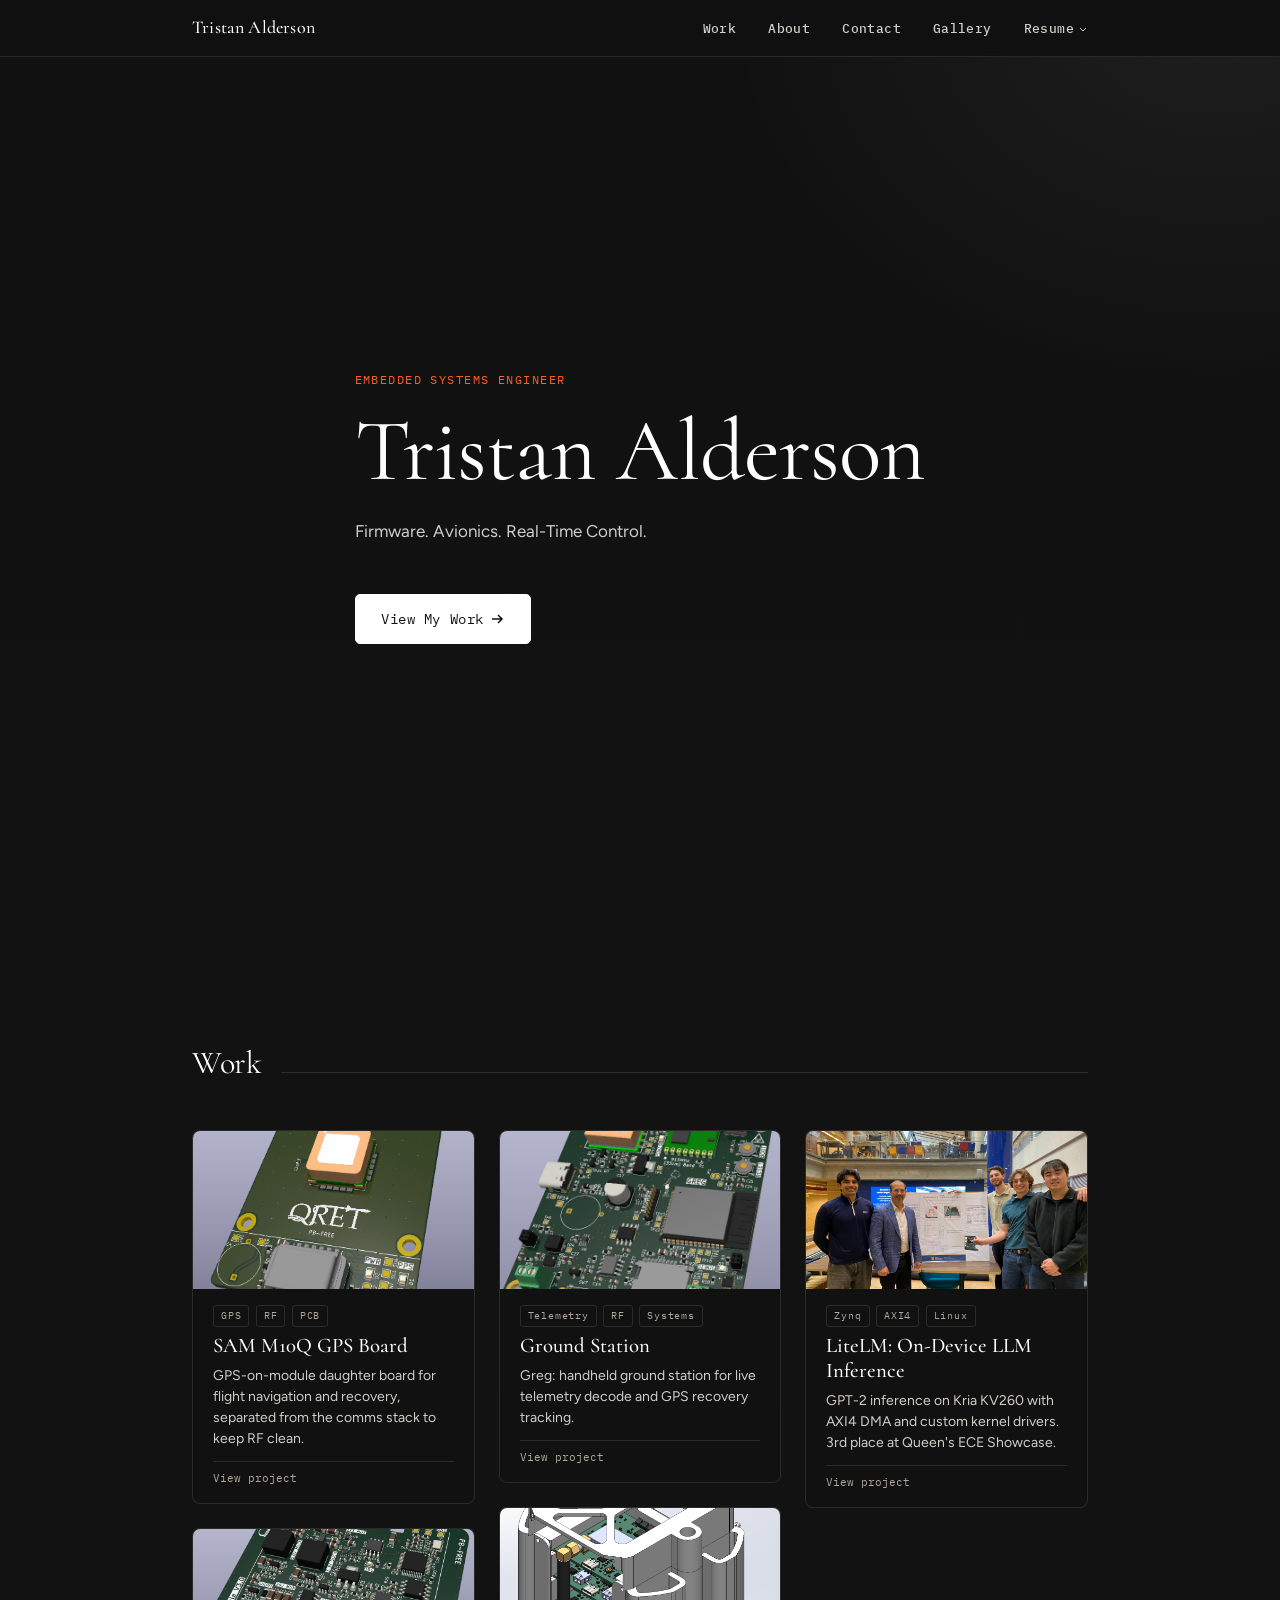
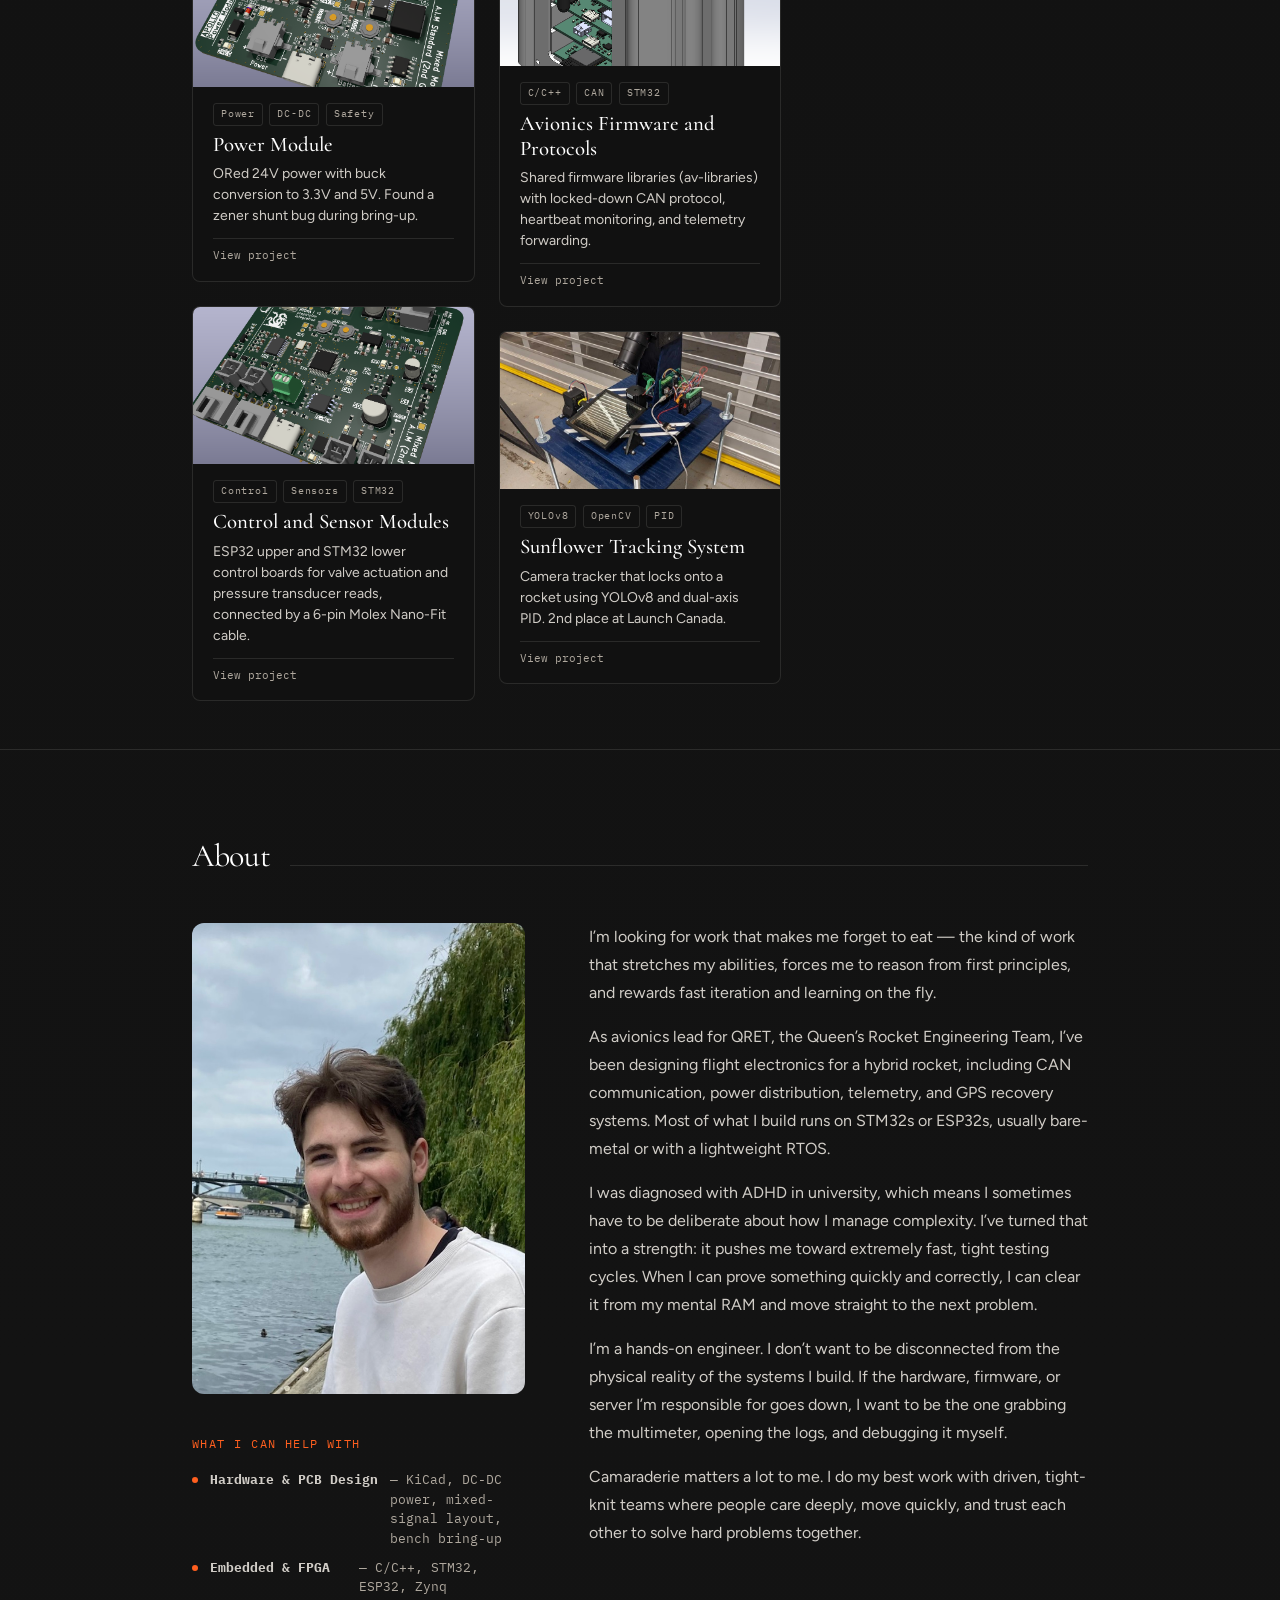
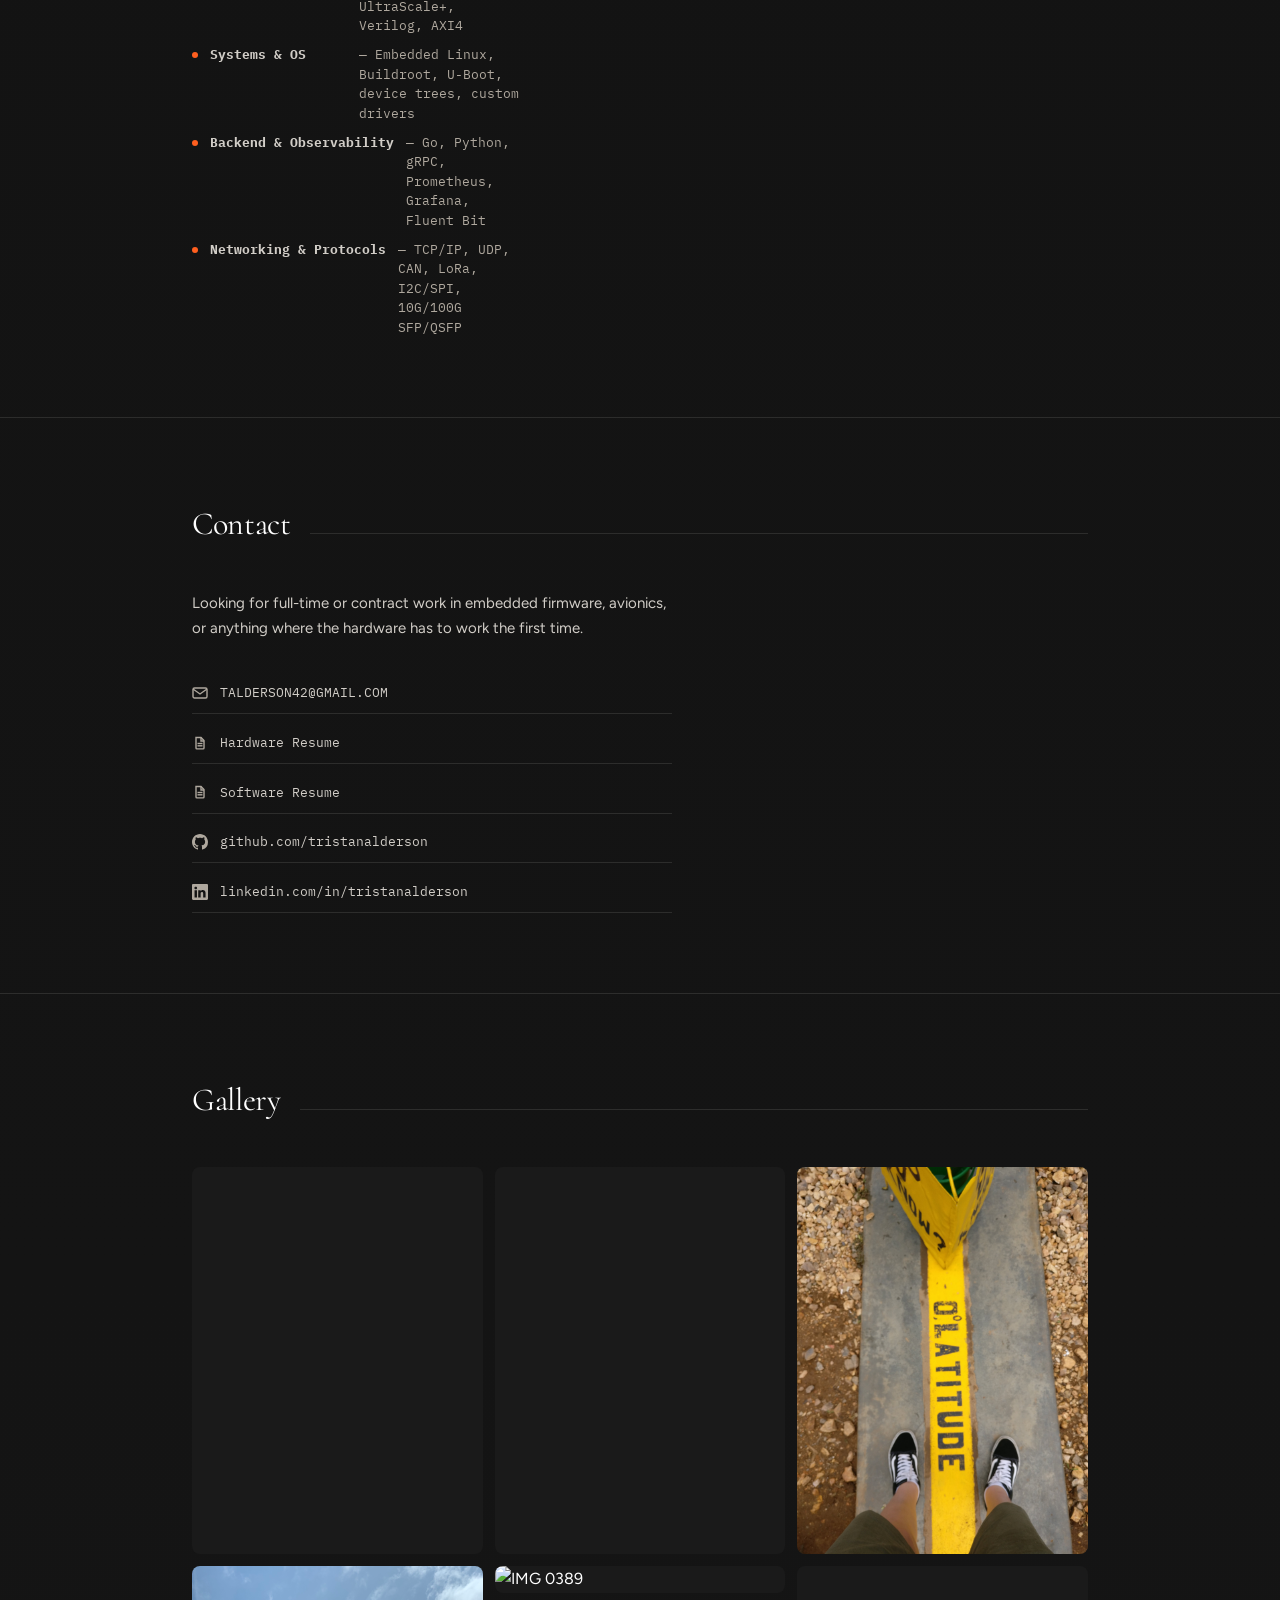
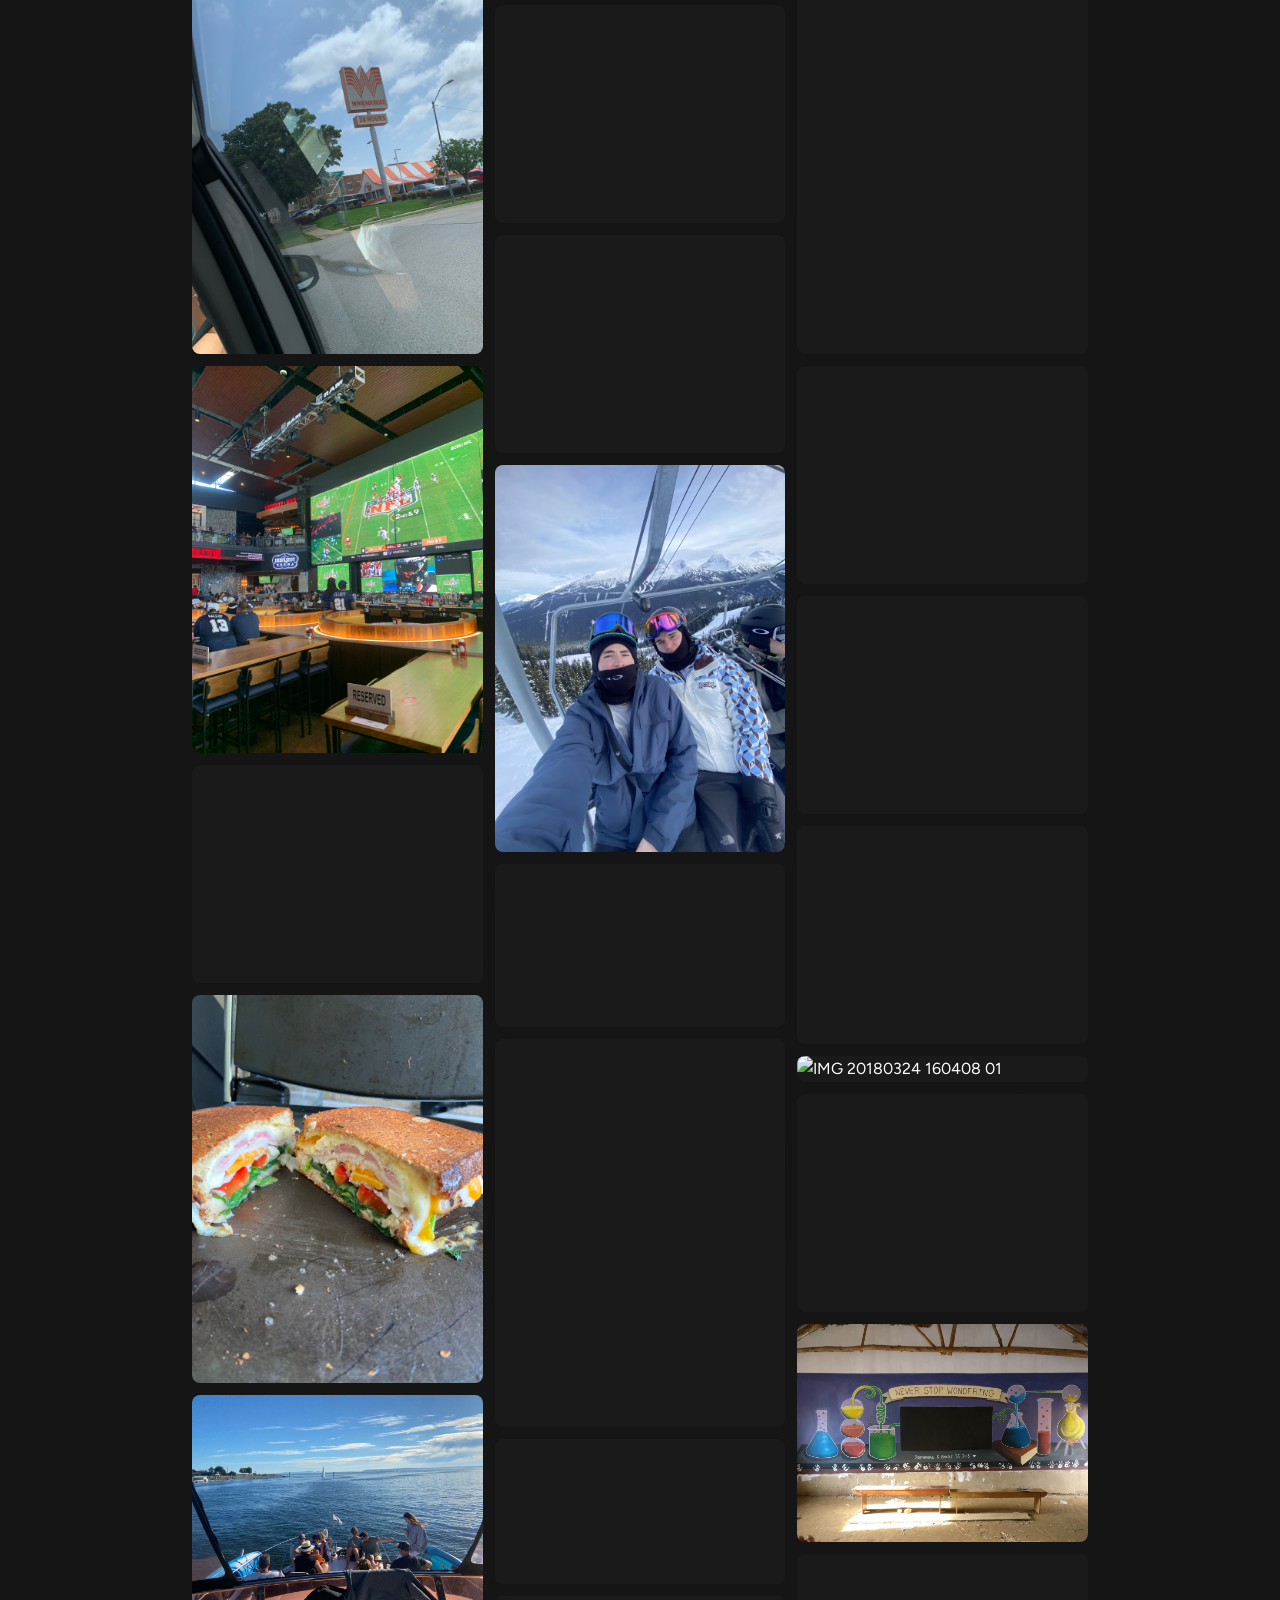
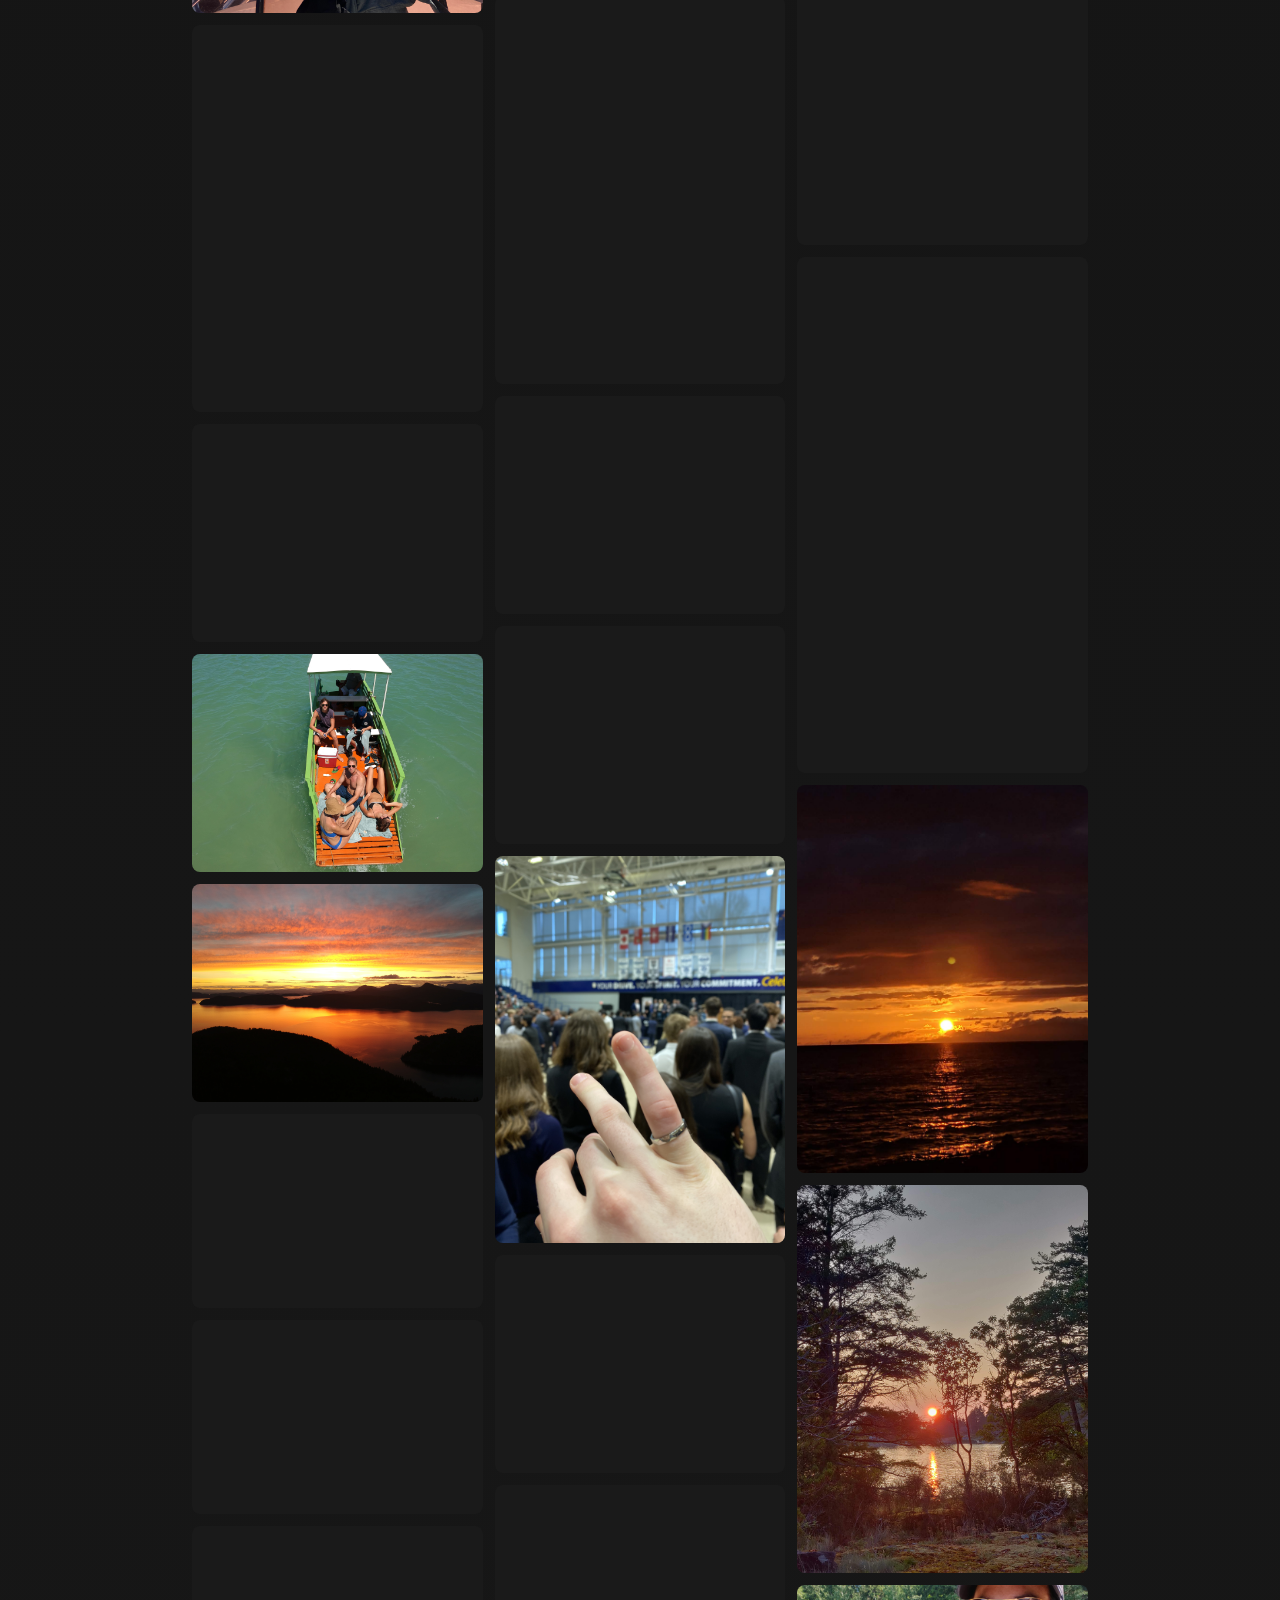
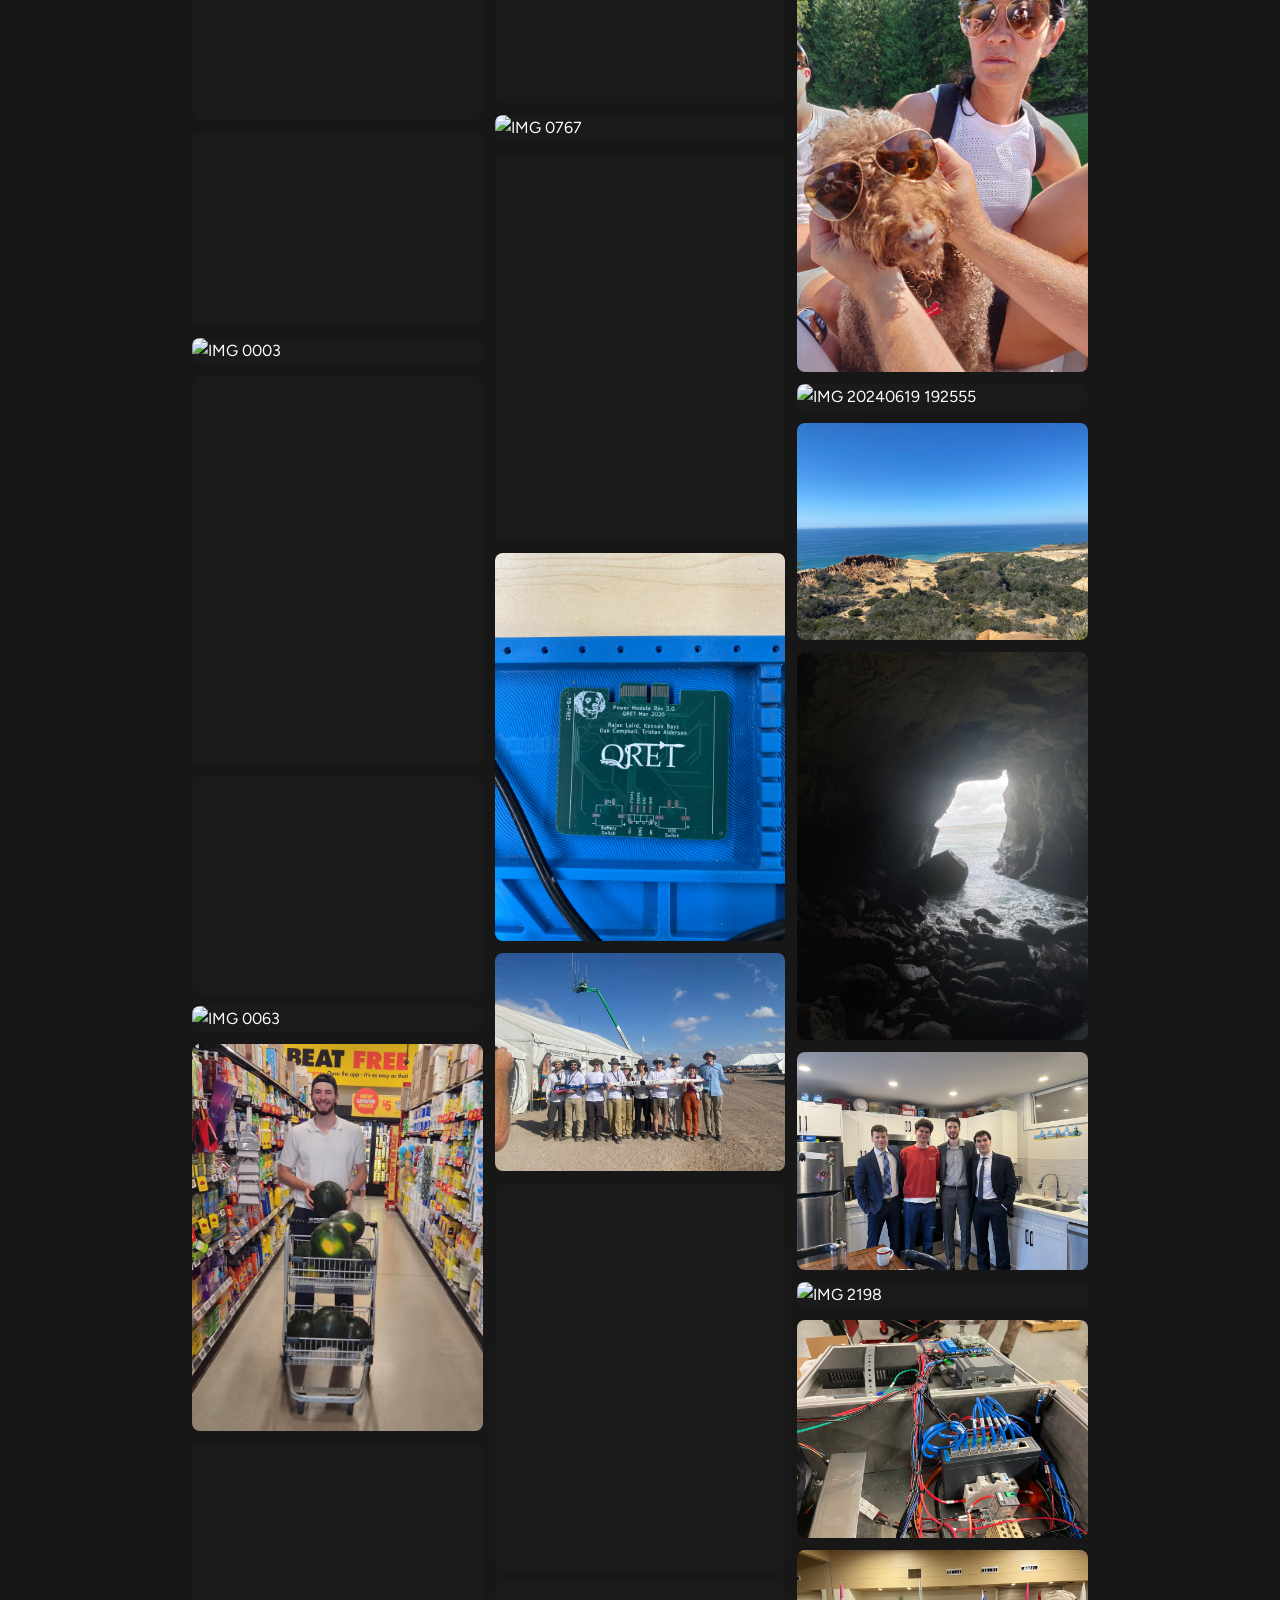
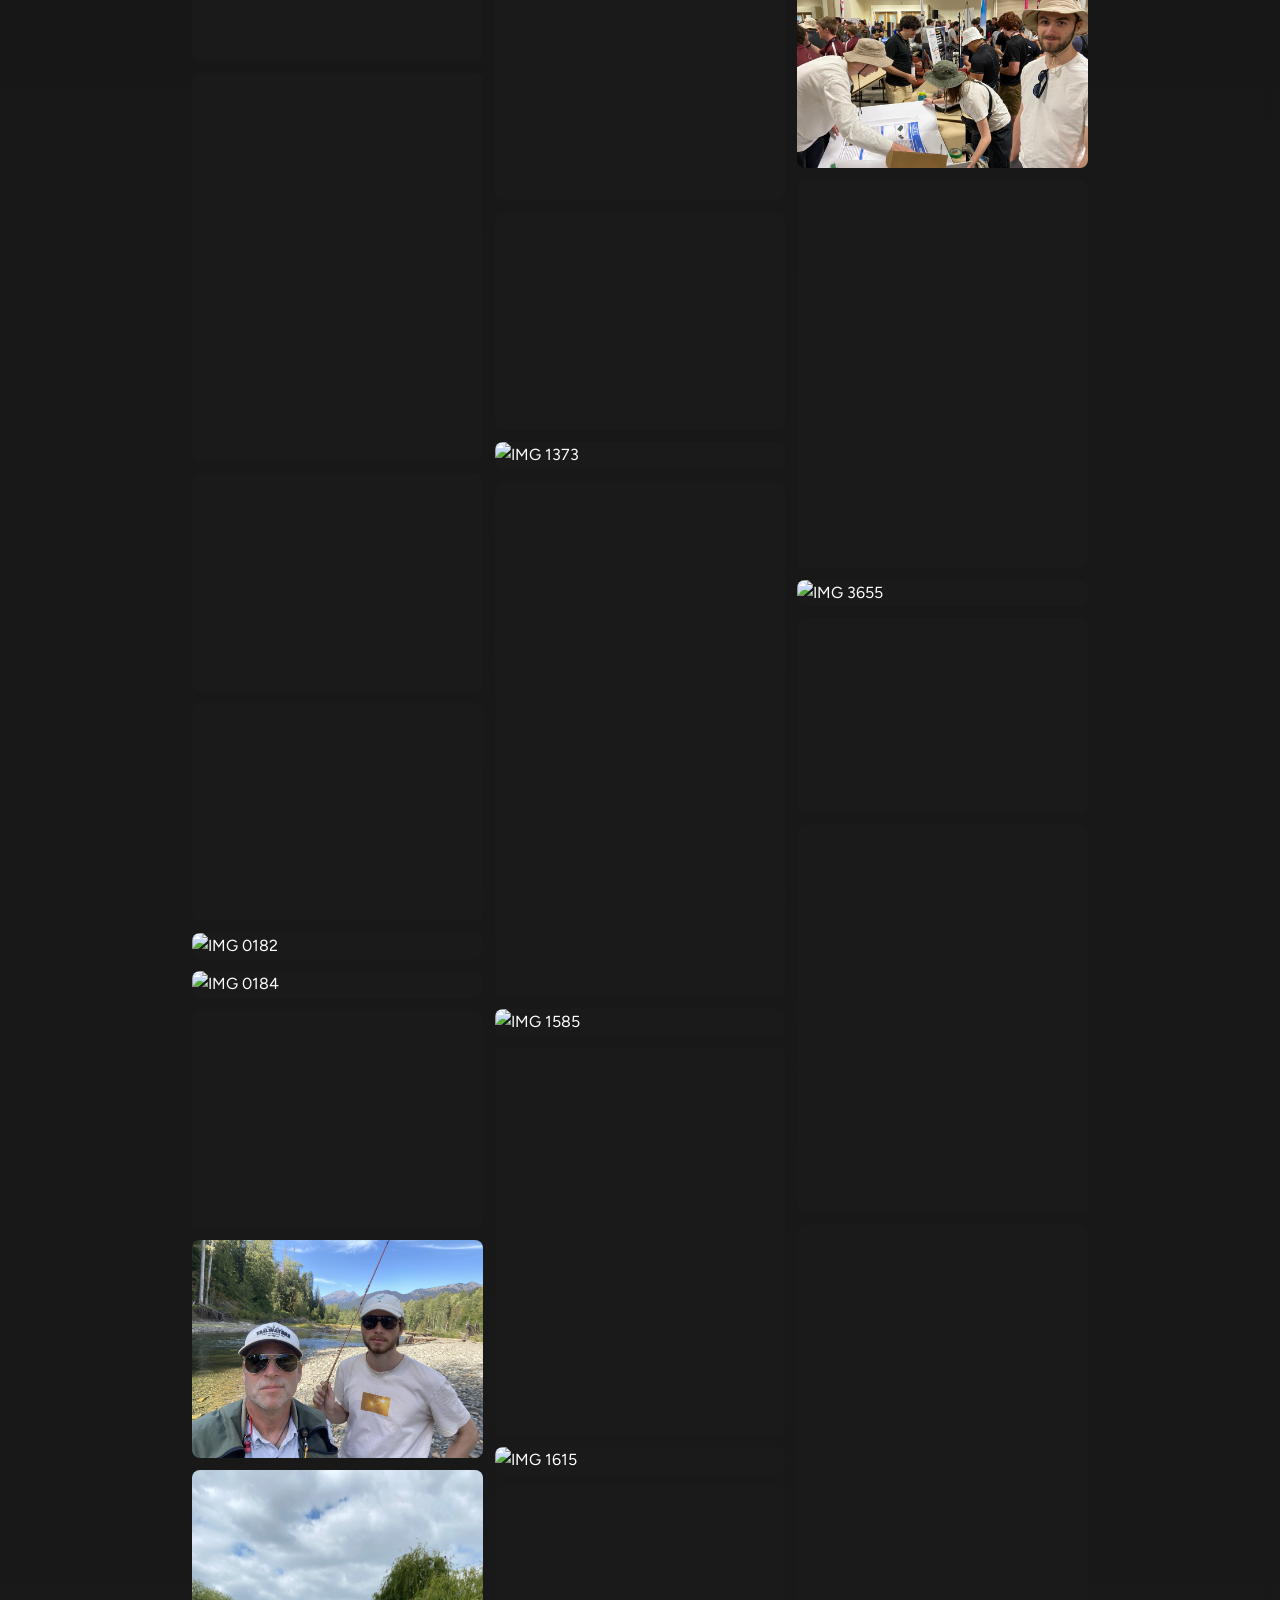
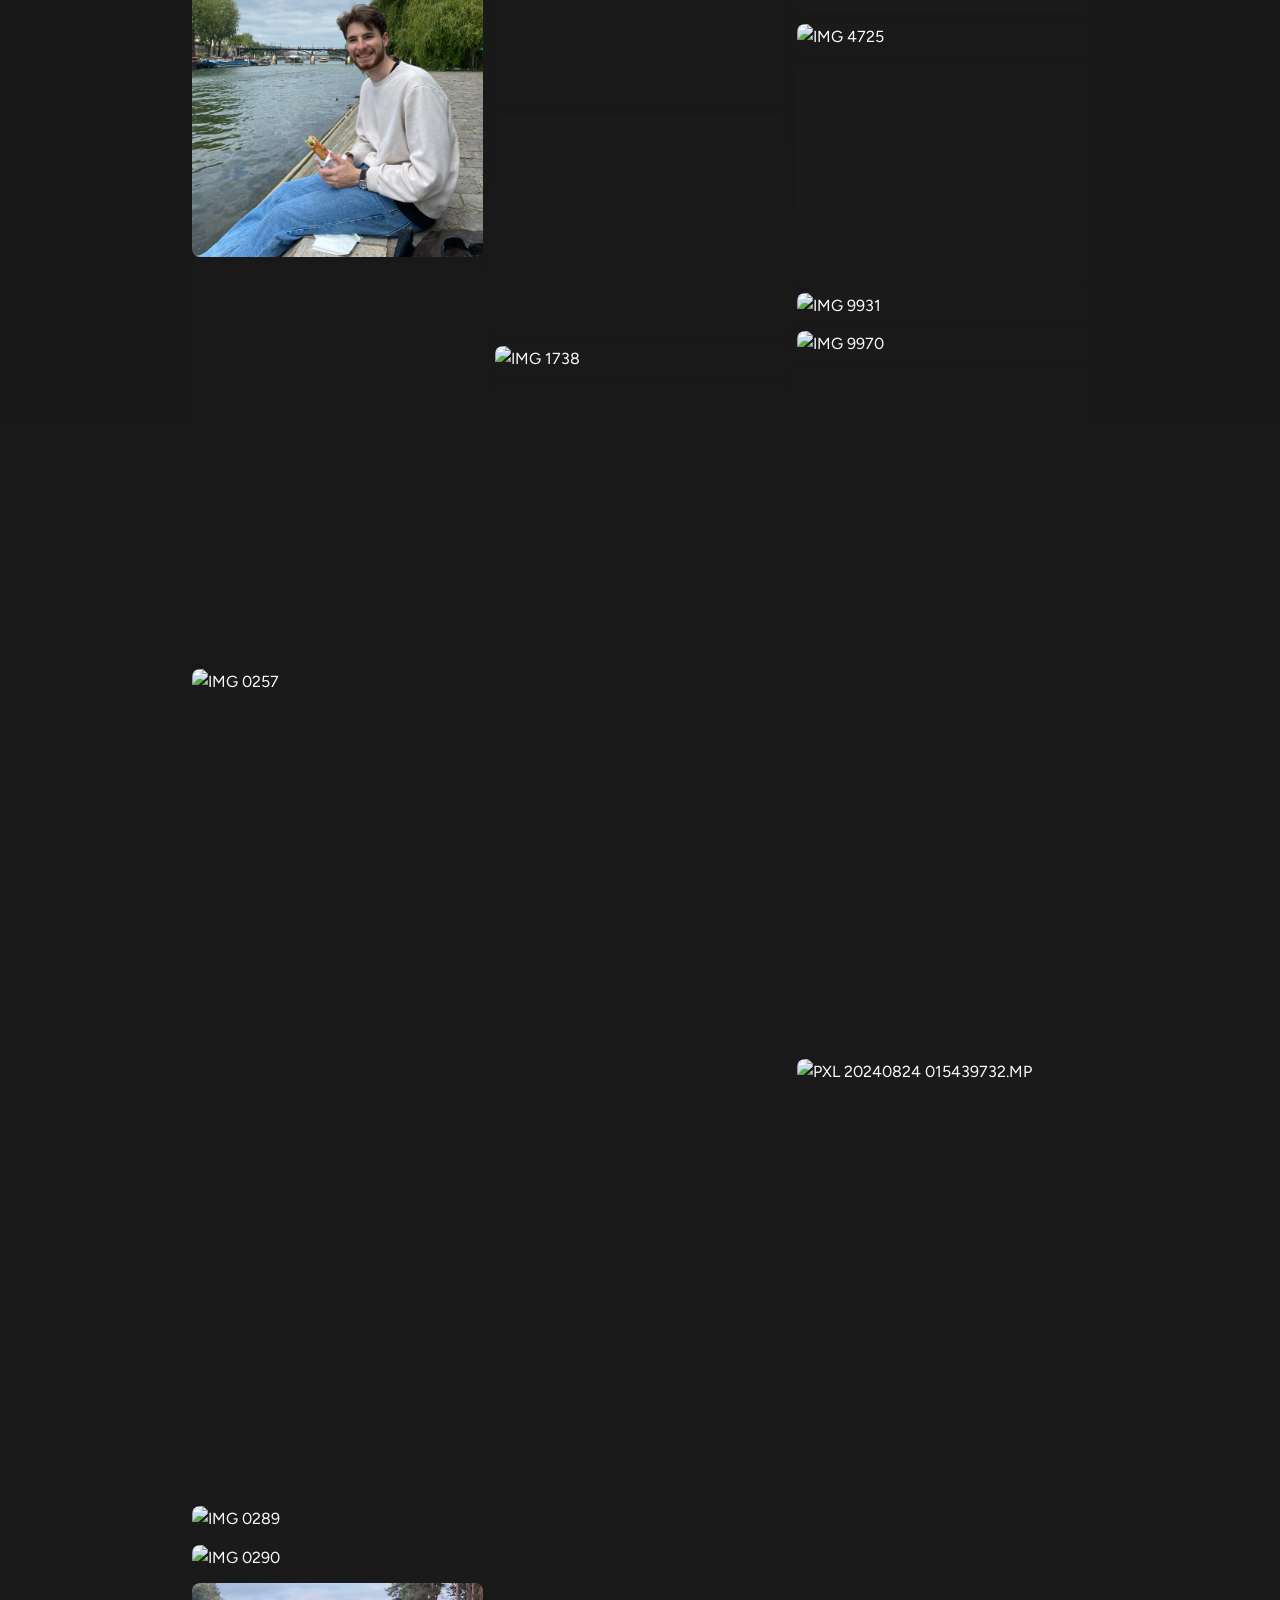
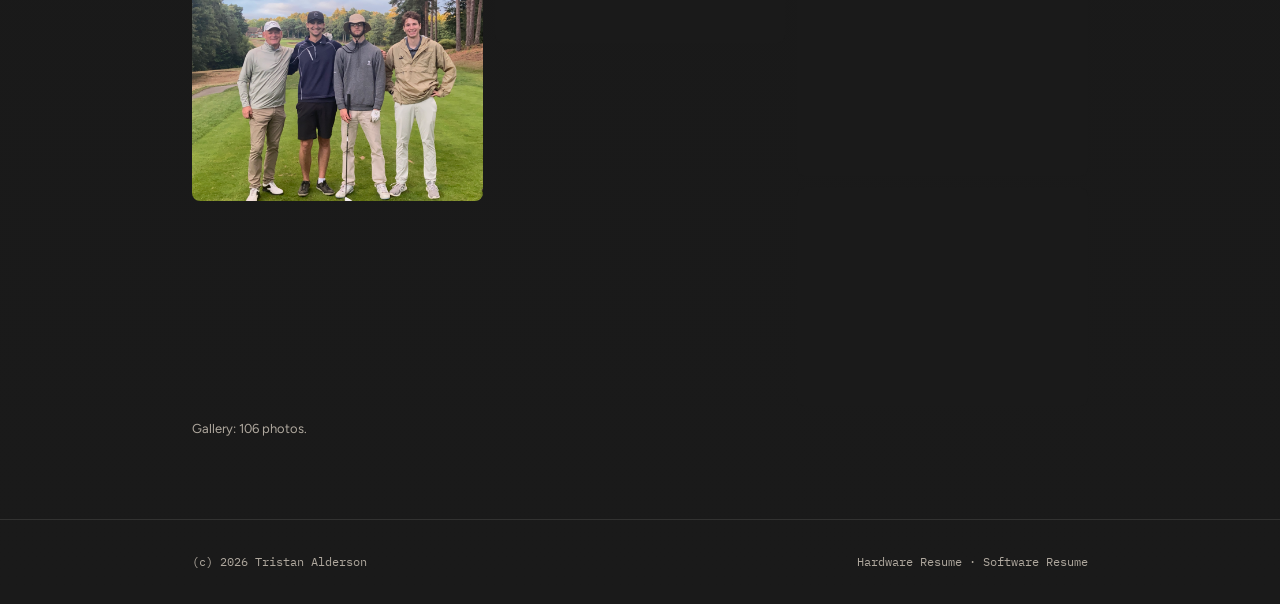
==== commit 5b895d0c: "upgrade LiteLM project info" ====
--- a/index.html
+++ b/index.html
@@ -237,7 +237,7 @@
         <a class="project-card" href="projects/fpga-embedded.html" role="listitem"
           aria-label="FPGA and embedded firmware project">
           <div class="project-thumb">
-            <img src="assets/projects/capstone/fpga_board.jpg" alt="Zynq UltraScale development board" loading="lazy" />
+            <img src="assets/projects/capstone/IMG_0656.jpg" alt="LiteLM team at Queen's ECE Showcase" loading="lazy" />
           </div>
           <div class="project-body">
             <div class="project-tags" aria-label="Technologies">
--- a/css/style.css
+++ b/css/style.css
@@ -847,6 +847,103 @@
   flex-wrap: wrap;
 }
 
+/* Team credit */
+.team-credit {
+  font-size: 14px;
+  color: var(--text-3);
+  margin-bottom: 1.5rem;
+}
+
+.team-credit a {
+  color: var(--text-2);
+  text-decoration: underline;
+  text-decoration-color: var(--border-2);
+  text-underline-offset: 2px;
+  transition: color 0.15s, text-decoration-color 0.15s;
+}
+
+.team-credit a:hover {
+  color: var(--accent);
+  text-decoration-color: var(--accent);
+}
+
+/* Gallery link (clickable image to PDF) */
+.gallery-link {
+  position: relative;
+  display: block;
+  text-decoration: none;
+  border-radius: 8px;
+  overflow: hidden;
+}
+
+.gallery-link img {
+  transition: transform 0.3s ease;
+}
+
+.gallery-link:hover img {
+  transform: scale(1.02);
+}
+
+.gallery-link-label {
+  position: absolute;
+  bottom: 8px;
+  right: 8px;
+  font-family: var(--font-mono);
+  font-size: 11px;
+  letter-spacing: 0.04em;
+  color: var(--text);
+  background: rgba(17, 17, 17, 0.75);
+  backdrop-filter: blur(6px);
+  padding: 4px 10px;
+  border-radius: 4px;
+  opacity: 0;
+  transform: translateY(4px);
+  transition: opacity 0.2s, transform 0.2s;
+}
+
+.gallery-link:hover .gallery-link-label {
+  opacity: 1;
+  transform: translateY(0);
+}
+
+/* Project document links */
+.project-docs {
+  display: flex;
+  flex-wrap: wrap;
+  gap: 0.75rem;
+  margin-top: 1rem;
+}
+
+.project-docs a {
+  display: inline-flex;
+  align-items: center;
+  gap: 0.4rem;
+  font-family: var(--font-mono);
+  font-size: 12px;
+  letter-spacing: 0.04em;
+  color: var(--text-2);
+  padding: 0.45rem 0.8rem;
+  border: 1px solid var(--border);
+  border-radius: var(--r);
+  transition: color 0.15s, border-color 0.15s;
+  text-decoration: none;
+}
+
+.project-docs a:hover {
+  color: var(--accent);
+  border-color: var(--accent);
+}
+
+.project-docs a svg {
+  flex-shrink: 0;
+  color: var(--text-3);
+  transition: color 0.15s;
+}
+
+.project-docs a:hover svg {
+  color: var(--accent);
+}
+
 .project-video {
   border-radius: 8px;
   border: 1px solid var(--border);
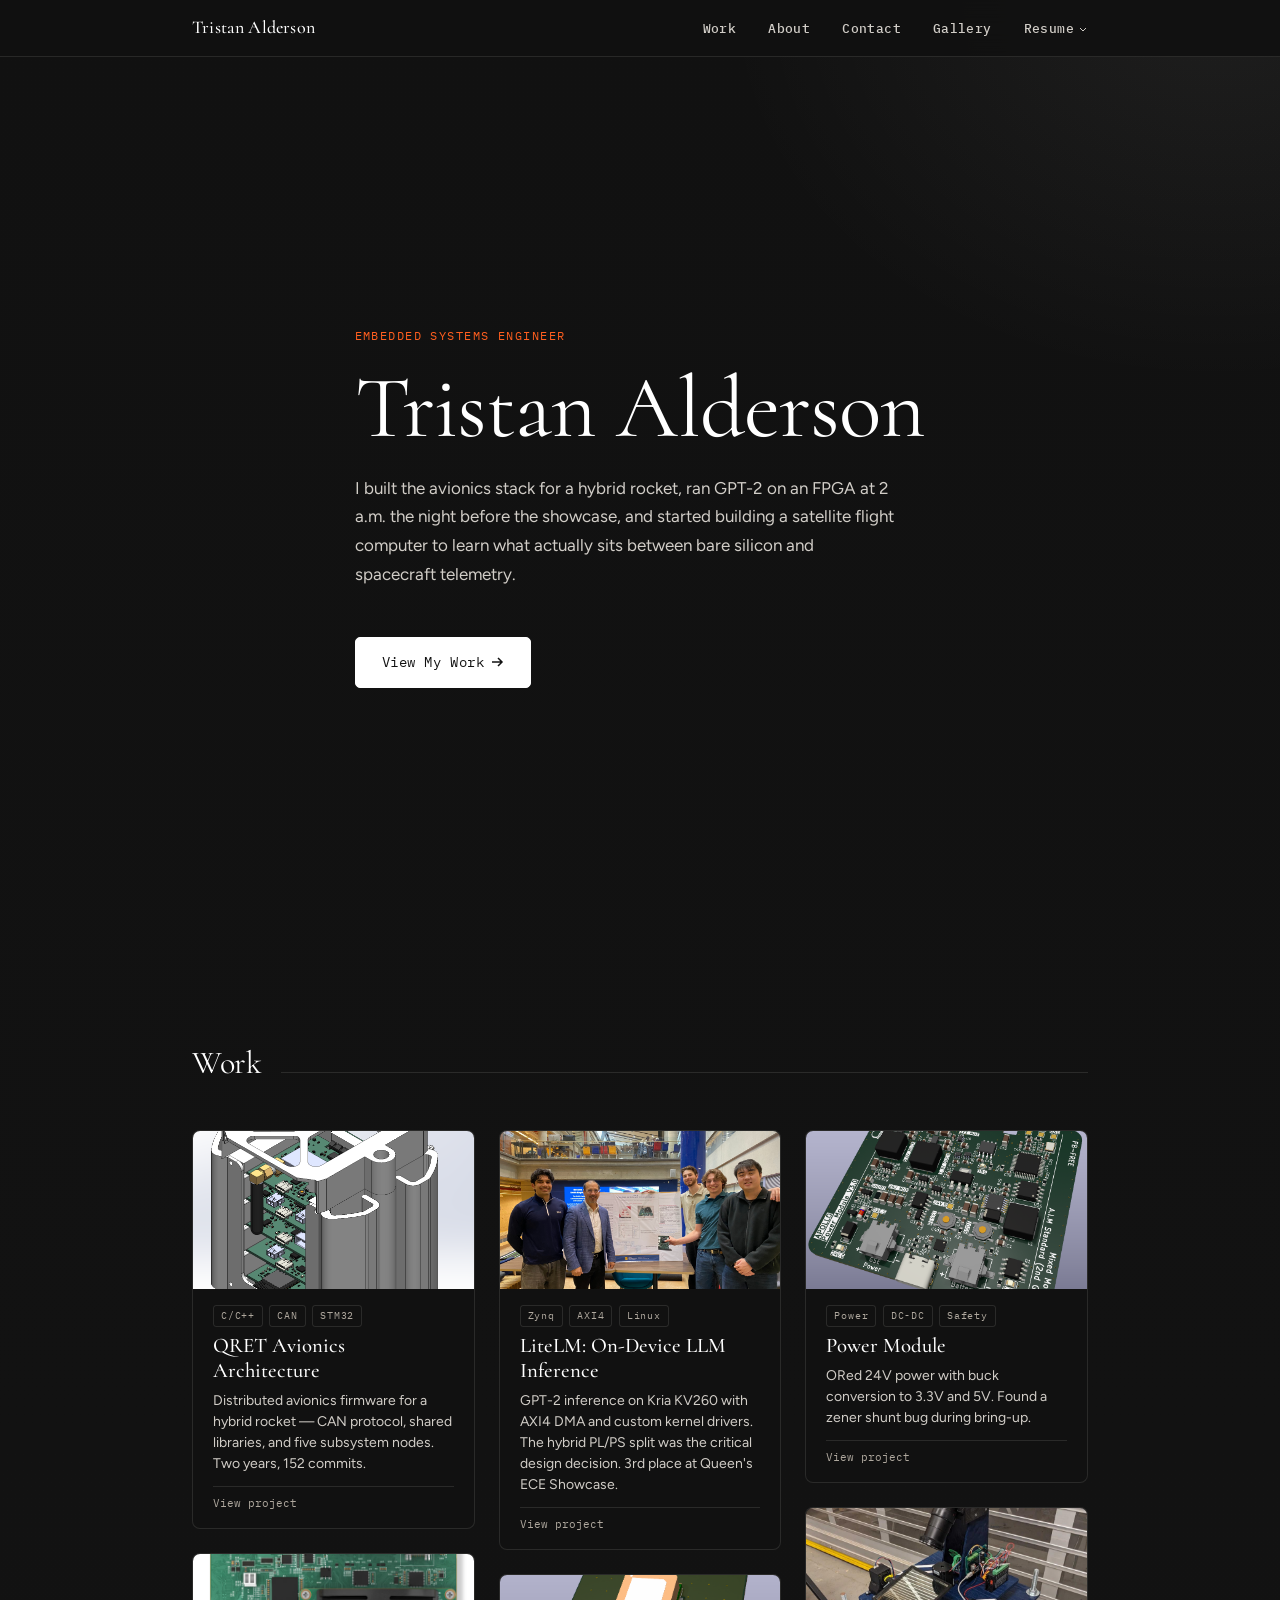
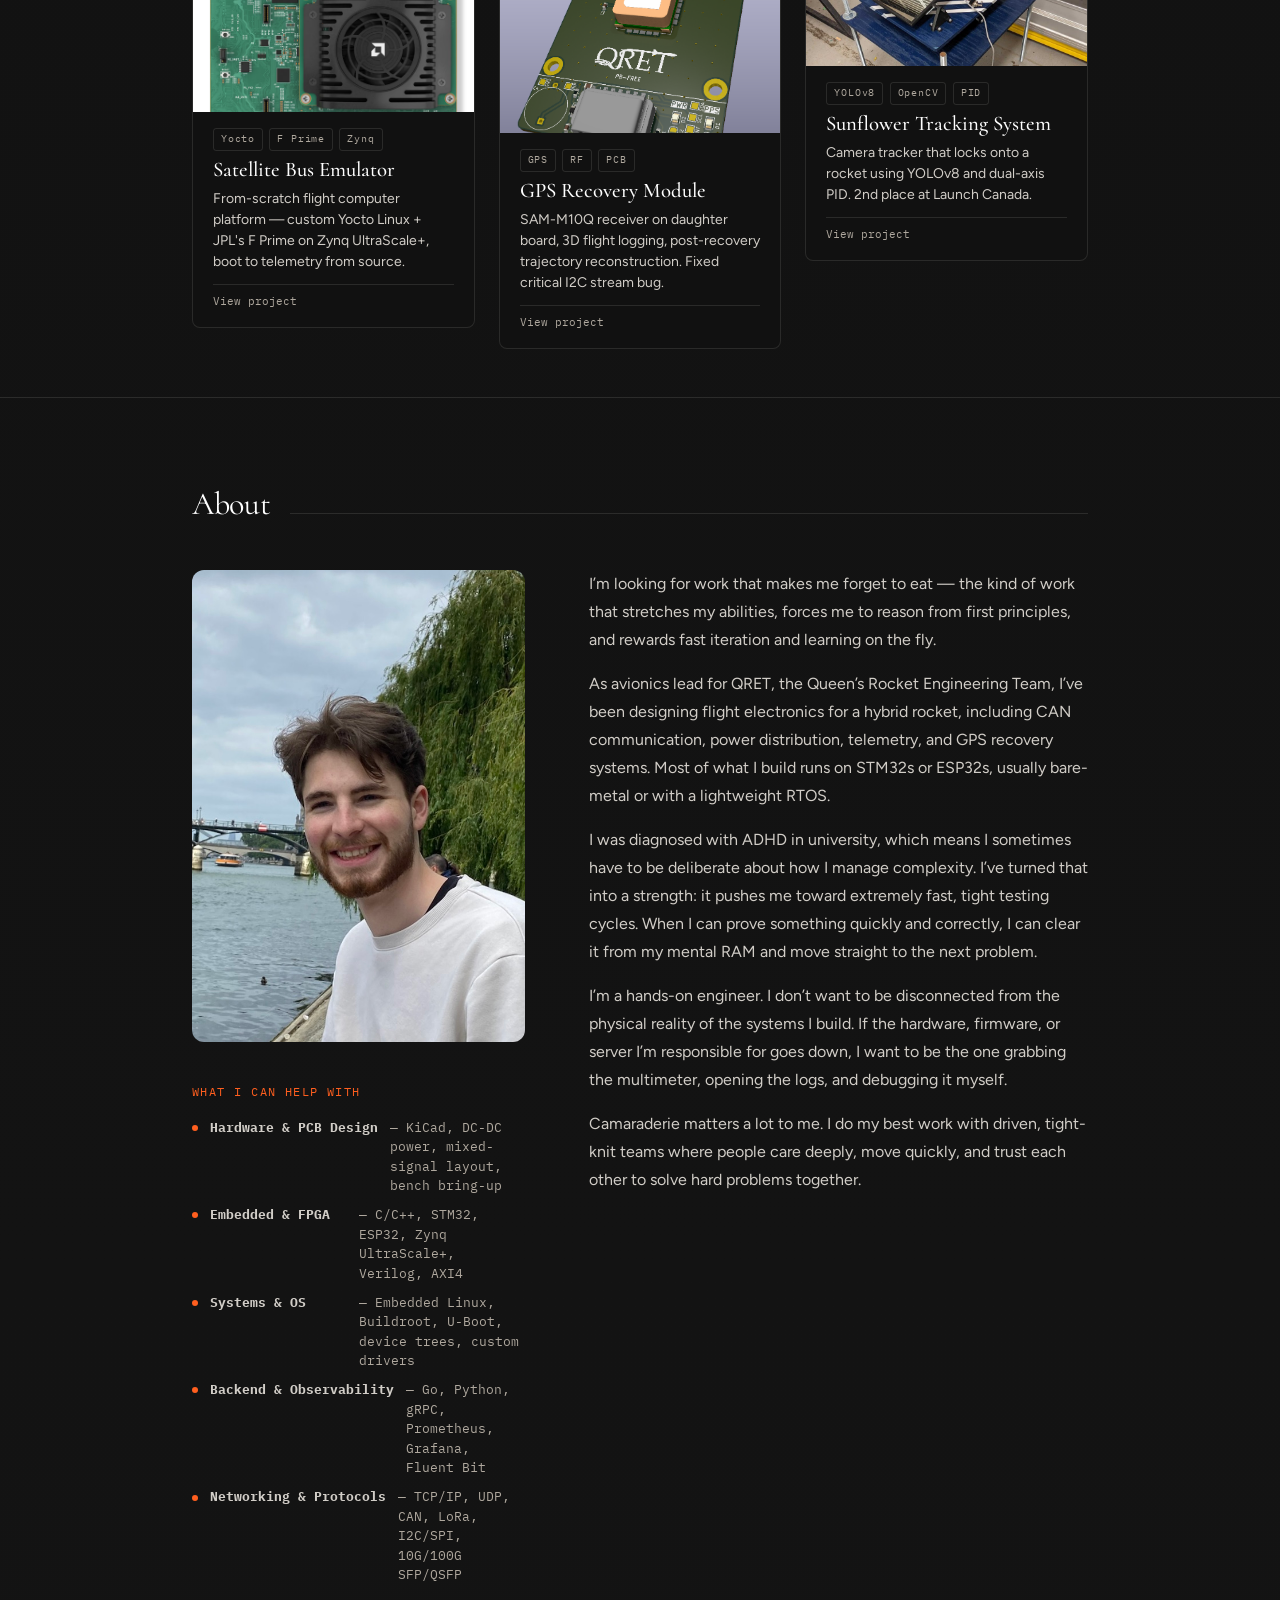
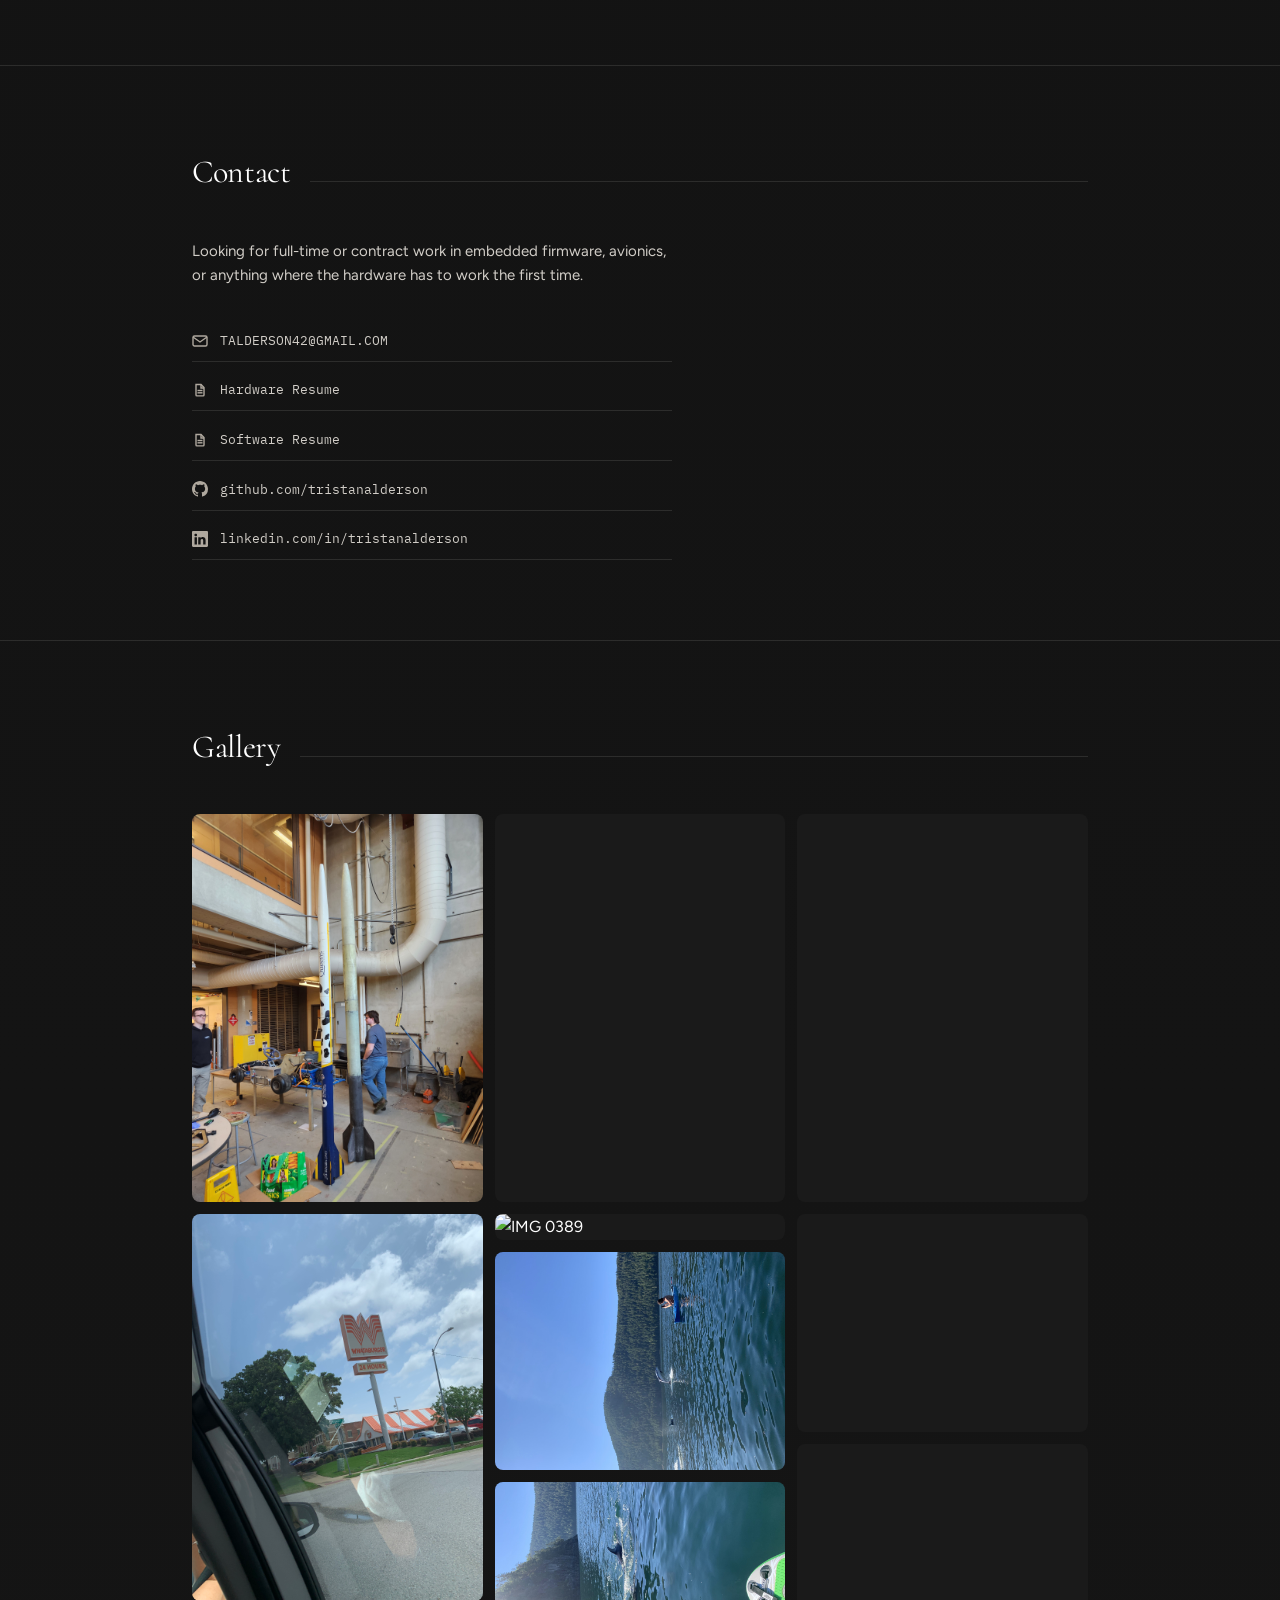
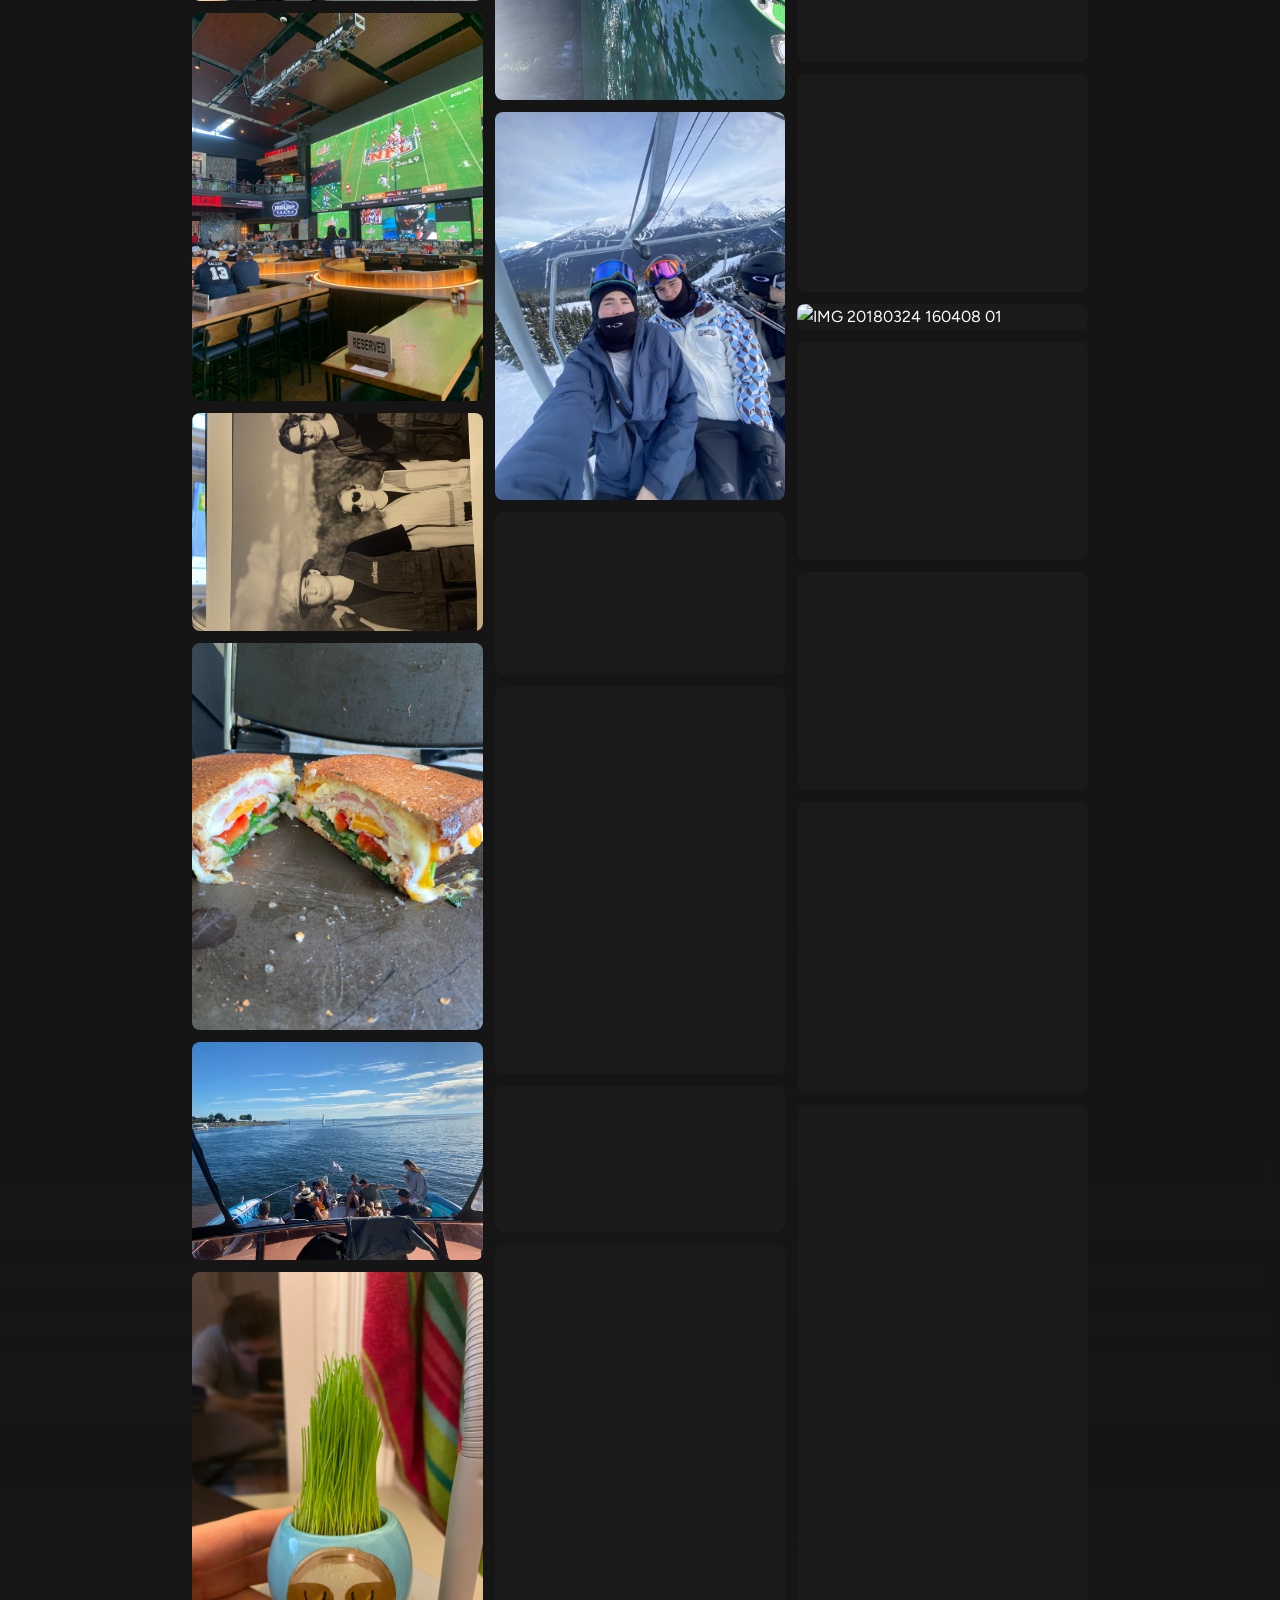
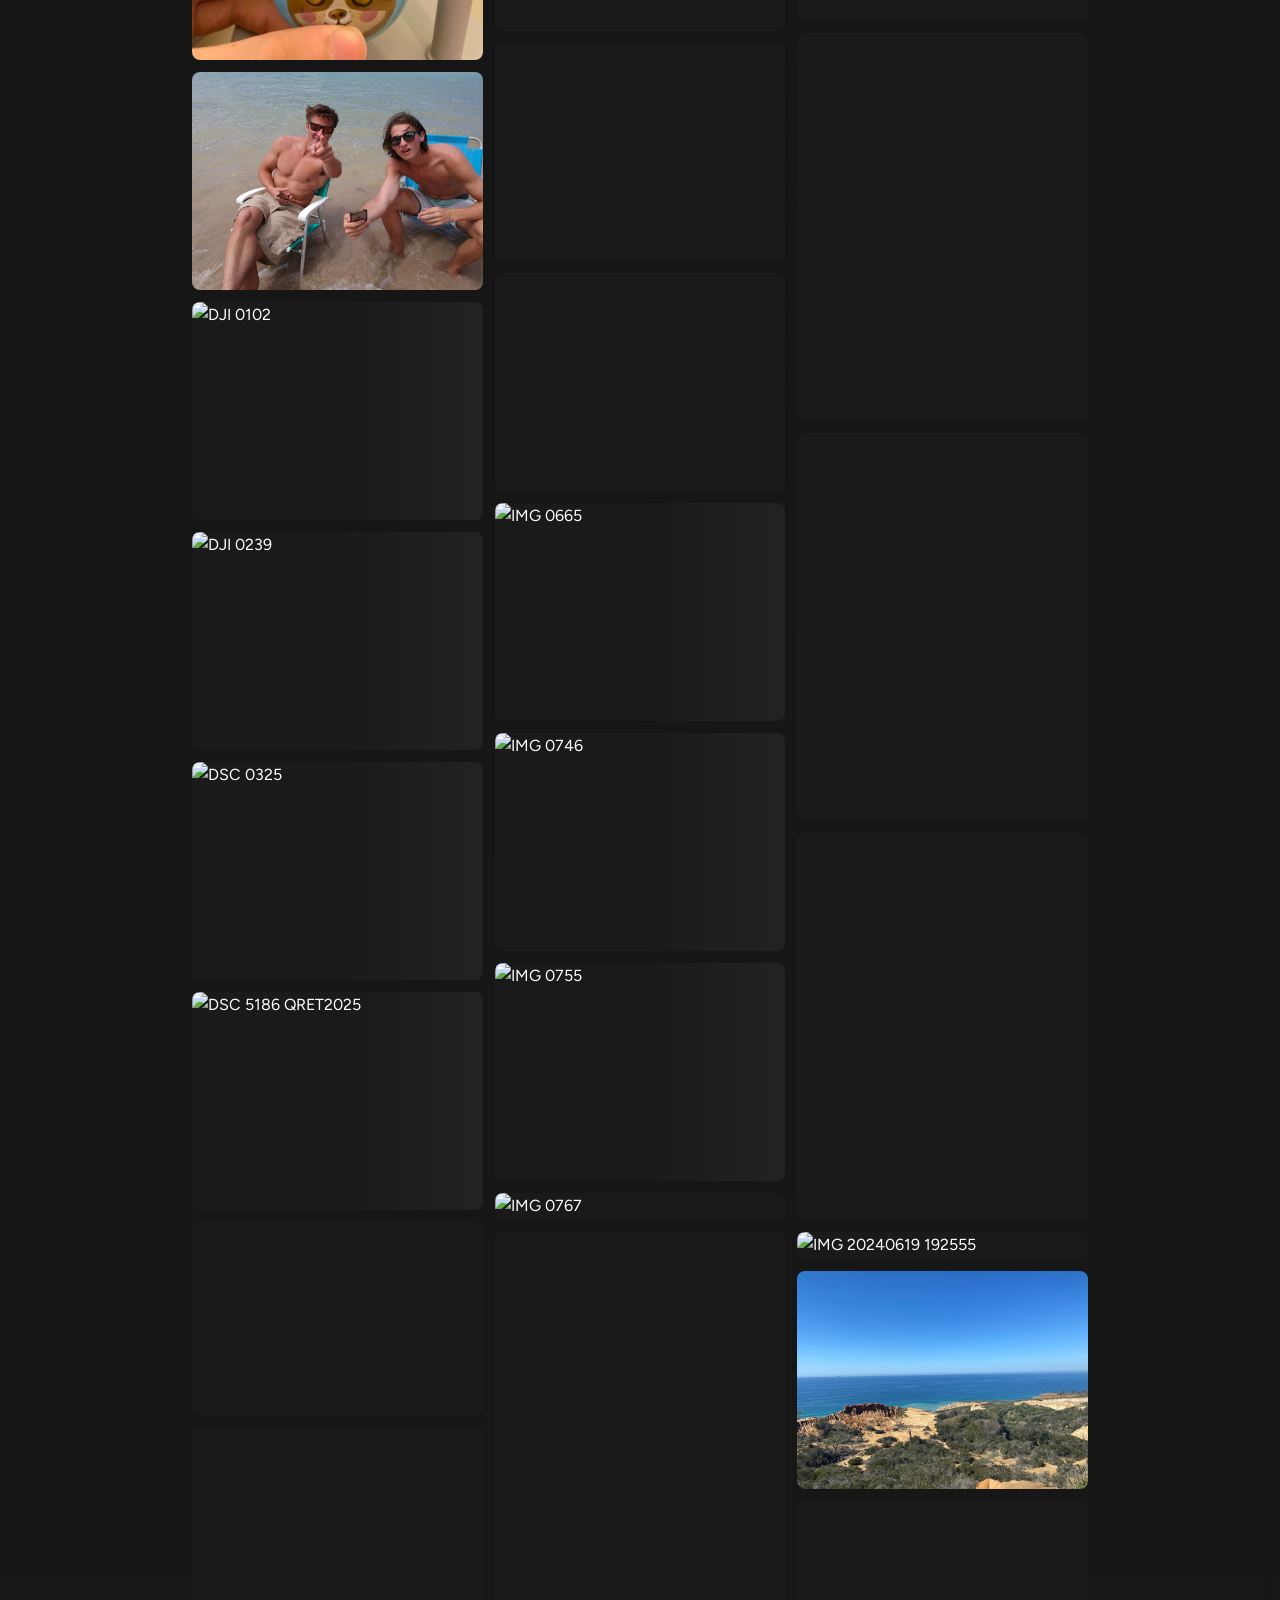
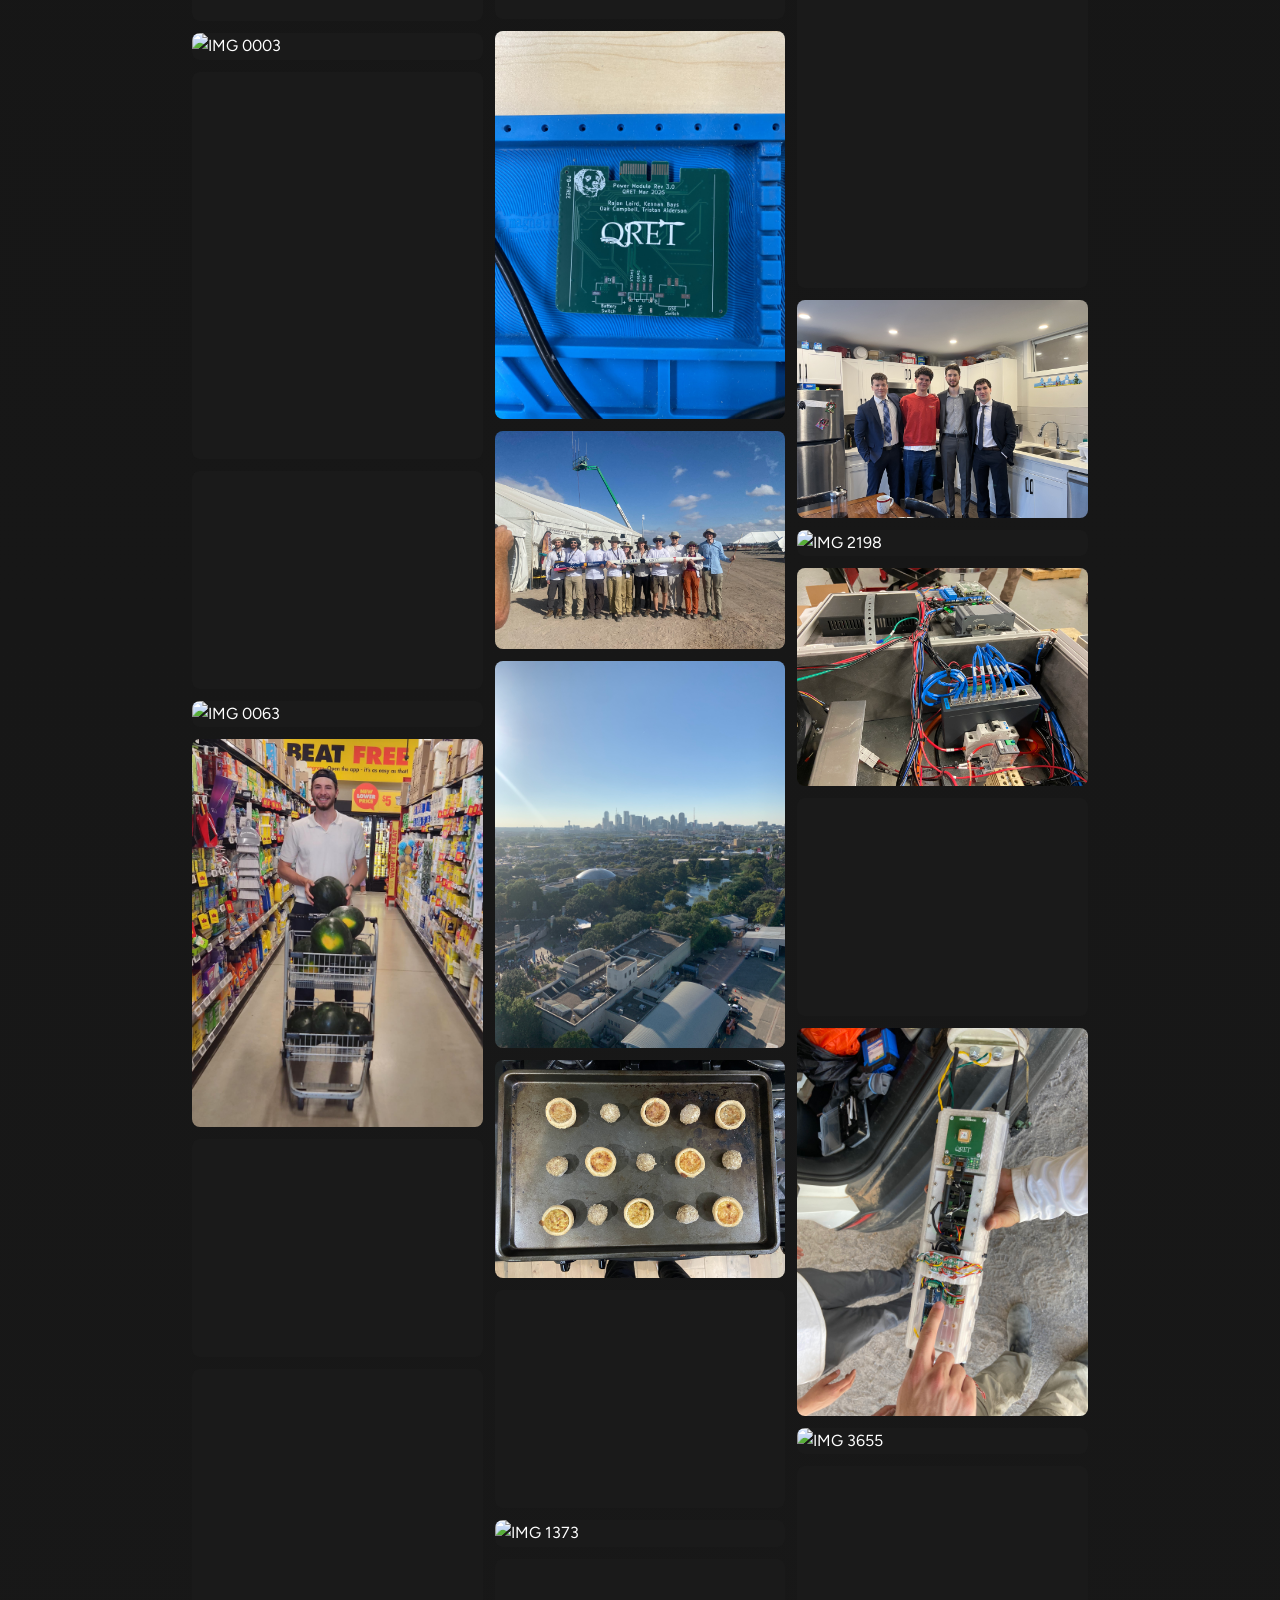
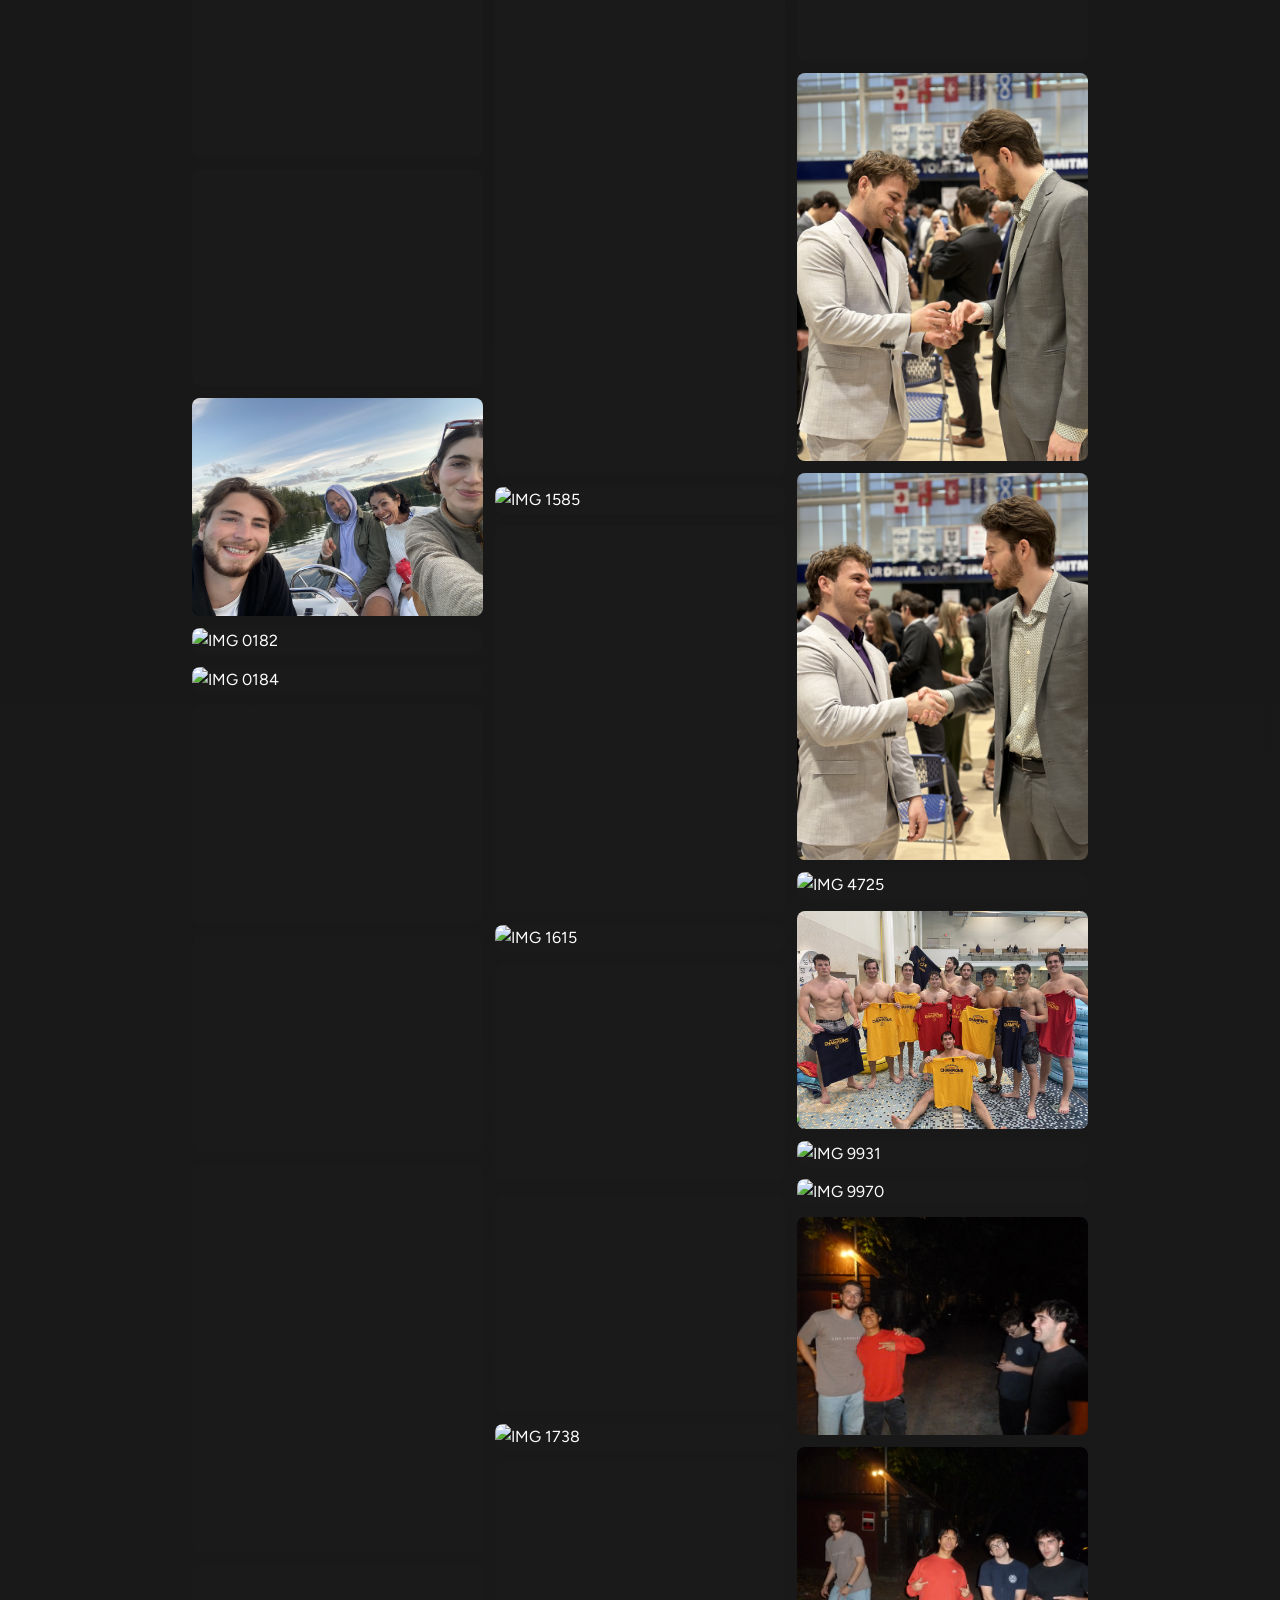
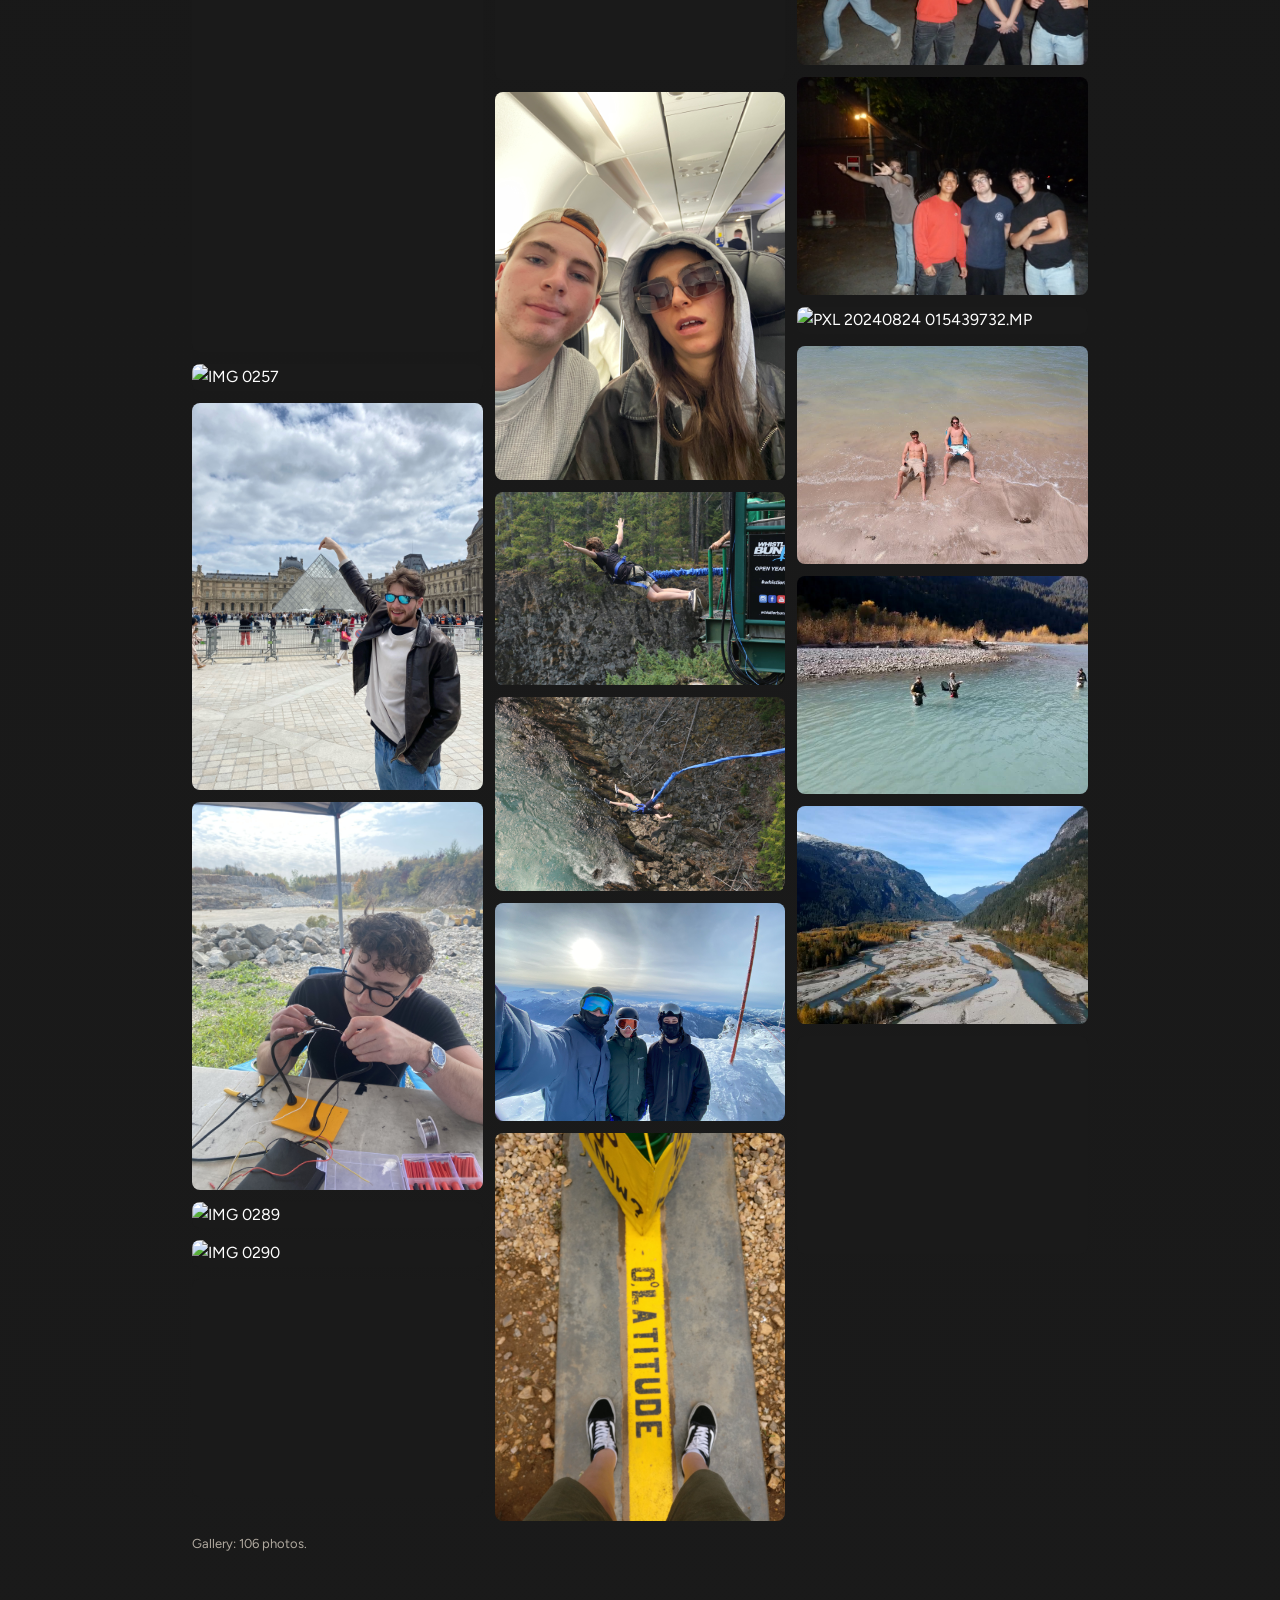
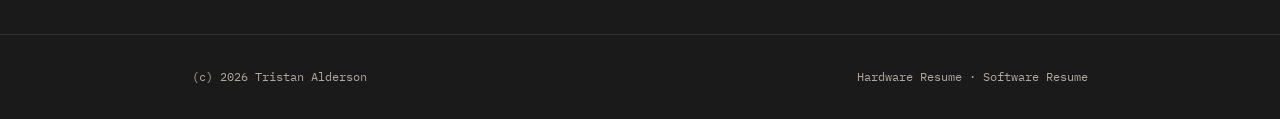
==== commit de5b7a7b: "feat: add QRET Avionics Architecture and Satellite Bus Emulator pages - Create comprehensive QRET av" ====
--- a/index.html
+++ b/index.html
@@ -91,7 +91,7 @@
         <div class="hero-copy">
           <p class="hero-label">Embedded Systems Engineer</p>
           <h1 class="hero-name">Tristan Alderson</h1>
-          <p class="hero-tagline">Firmware. Avionics. Real-Time Control.</p>
+          <p class="hero-tagline">I built the avionics stack for a hybrid rocket, ran GPT-2 on an FPGA at 2 a.m. the night before the showcase, and started building a satellite flight computer to learn what actually sits between bare silicon and spacecraft telemetry.</p>
           <div class="hero-actions">
             <a href="#work" class="btn btn-primary">
               View My Work
@@ -112,8 +112,65 @@
         <div class="section-rule" role="presentation"></div>
       </div>
       <div class="work-grid" role="list">
+        <a class="project-card" href="projects/qret-avionics-architecture.html" role="listitem"
+          aria-label="QRET Avionics Architecture project">
+          <div class="project-thumb">
+            <img src="assets/projects/avionics-stack/avionics_stack1.png" alt="QRET Avionics Stack" loading="lazy" />
+          </div>
+          <div class="project-body">
+            <div class="project-tags" aria-label="Technologies">
+              <span class="tag">C/C++</span>
+              <span class="tag">CAN</span>
+              <span class="tag">STM32</span>
+            </div>
+            <h3 class="project-card-title">QRET Avionics Architecture</h3>
+            <p class="project-tagline">Distributed avionics firmware for a hybrid rocket — CAN protocol, shared libraries, and five subsystem nodes. Two years, 152 commits.</p>
+            <div class="project-footer">
+              <span class="project-link">View project</span>
+            </div>
+          </div>
+        </a>
+
+        <a class="project-card" href="projects/satellite-bus-emulator.html" role="listitem"
+          aria-label="Satellite Bus Emulator project">
+          <div class="project-thumb">
+            <img src="assets/projects/capstone/fpga_board.jpg" alt="Kria KV260 development board" loading="lazy" />
+          </div>
+          <div class="project-body">
+            <div class="project-tags" aria-label="Technologies">
+              <span class="tag">Yocto</span>
+              <span class="tag">F Prime</span>
+              <span class="tag">Zynq</span>
+            </div>
+            <h3 class="project-card-title">Satellite Bus Emulator</h3>
+            <p class="project-tagline">From-scratch flight computer platform — custom Yocto Linux + JPL's F Prime on Zynq UltraScale+, boot to telemetry from source.</p>
+            <div class="project-footer">
+              <span class="project-link">View project</span>
+            </div>
+          </div>
+        </a>
+
+        <a class="project-card" href="projects/fpga-embedded.html" role="listitem"
+          aria-label="FPGA and embedded firmware project">
+          <div class="project-thumb">
+            <img src="assets/projects/capstone/IMG_0656.jpg" alt="LiteLM team at Queen's ECE Showcase" loading="lazy" />
+          </div>
+          <div class="project-body">
+            <div class="project-tags" aria-label="Technologies">
+              <span class="tag">Zynq</span>
+              <span class="tag">AXI4</span>
+              <span class="tag">Linux</span>
+            </div>
+            <h3 class="project-card-title">LiteLM: On-Device LLM Inference</h3>
+            <p class="project-tagline">GPT-2 inference on Kria KV260 with AXI4 DMA and custom kernel drivers. The hybrid PL/PS split was the critical design decision. 3rd place at Queen's ECE Showcase.</p>
+            <div class="project-footer">
+              <span class="project-link">View project</span>
+            </div>
+          </div>
+        </a>
+
         <a class="project-card" href="projects/gps-module-antenna.html" role="listitem"
-          aria-label="GPS module and antenna project">
+          aria-label="GPS recovery module project">
           <div class="project-thumb">
             <img src="assets/projects/gps-modules/gps_antenna_front.png" alt="GPS antenna front" loading="lazy" />
           </div>
@@ -123,15 +180,13 @@
               <span class="tag">RF</span>
               <span class="tag">PCB</span>
             </div>
-            <h3 class="project-card-title">SAM M10Q GPS Board</h3>
-            <p class="project-tagline">GPS-on-module daughter board for flight navigation and recovery, separated from
-              the comms stack to keep RF clean.</p>
-            <div class="project-footer">
-              <span class="project-link">View project</span>
-            </div>
-          </div>
-        </a>
-
+            <h3 class="project-card-title">GPS Recovery Module</h3>
+            <p class="project-tagline">SAM-M10Q receiver on daughter board, 3D flight logging, post-recovery trajectory reconstruction. Fixed critical I2C stream bug.</p>
+            <div class="project-footer">
+              <span class="project-link">View project</span>
+            </div>
+          </div>
+        </a>
         <a class="project-card" href="projects/power-module.html" role="listitem" aria-label="Power module project">
           <div class="project-thumb">
             <img src="assets/projects/power-module/Screenshot%202026-04-30%20172020.png" alt="Power module render"
@@ -152,68 +207,6 @@
           </div>
         </a>
 
-        <a class="project-card" href="projects/control-sensor-modules.html" role="listitem"
-          aria-label="Control and sensor modules project">
-          <div class="project-thumb">
-            <img src="assets/projects/control-modules/Screenshot%202026-04-30%20173053.png" alt="Mixed module render"
-              loading="lazy" />
-          </div>
-          <div class="project-body">
-            <div class="project-tags" aria-label="Technologies">
-              <span class="tag">Control</span>
-              <span class="tag">Sensors</span>
-              <span class="tag">STM32</span>
-            </div>
-            <h3 class="project-card-title">Control and Sensor Modules</h3>
-            <p class="project-tagline">ESP32 upper and STM32 lower control boards for valve actuation and pressure
-              transducer reads, connected by a 6-pin Molex Nano-Fit cable.</p>
-            <div class="project-footer">
-              <span class="project-link">View project</span>
-            </div>
-          </div>
-        </a>
-
-        <a class="project-card" href="projects/ground-station.html" role="listitem" aria-label="Ground station project">
-          <div class="project-thumb">
-            <img src="assets/projects/ground-station/Screenshot%202026-05-01%20141629.png" alt="Ground station platform"
-              loading="lazy" />
-          </div>
-          <div class="project-body">
-            <div class="project-tags" aria-label="Technologies">
-              <span class="tag">Telemetry</span>
-              <span class="tag">RF</span>
-              <span class="tag">Systems</span>
-            </div>
-            <h3 class="project-card-title">Ground Station</h3>
-            <p class="project-tagline">Greg: handheld ground station for live telemetry decode and GPS recovery
-              tracking.</p>
-            <div class="project-footer">
-              <span class="project-link">View project</span>
-            </div>
-          </div>
-        </a>
-
-        <a class="project-card" href="projects/avionics-firmware.html" role="listitem"
-          aria-label="Avionics firmware and protocols project">
-          <div class="project-thumb">
-            <img src="assets/projects/avionics-stack/avionics_stack1.png" alt="Avionics stack" loading="lazy" />
-          </div>
-          <div class="project-body">
-            <div class="project-tags" aria-label="Technologies">
-              <span class="tag">C/C++</span>
-              <span class="tag">CAN</span>
-              <span class="tag">STM32</span>
-            </div>
-            <h3 class="project-card-title">Avionics Firmware and Protocols</h3>
-            <p class="project-tagline">Shared firmware libraries (av-libraries) with locked-down CAN protocol, heartbeat
-              monitoring, and telemetry forwarding.
-            </p>
-            <div class="project-footer">
-              <span class="project-link">View project</span>
-            </div>
-          </div>
-        </a>
-
         <a class="project-card" href="projects/computer-vision.html" role="listitem"
           aria-label="Sunflower tracking system project">
           <div class="project-thumb">
@@ -228,26 +221,6 @@
             <h3 class="project-card-title">Sunflower Tracking System</h3>
             <p class="project-tagline">Camera tracker that locks onto a rocket using YOLOv8 and dual-axis PID. 2nd place
               at Launch Canada.</p>
-            <div class="project-footer">
-              <span class="project-link">View project</span>
-            </div>
-          </div>
-        </a>
-
-        <a class="project-card" href="projects/fpga-embedded.html" role="listitem"
-          aria-label="FPGA and embedded firmware project">
-          <div class="project-thumb">
-            <img src="assets/projects/capstone/IMG_0656.jpg" alt="LiteLM team at Queen's ECE Showcase" loading="lazy" />
-          </div>
-          <div class="project-body">
-            <div class="project-tags" aria-label="Technologies">
-              <span class="tag">Zynq</span>
-              <span class="tag">AXI4</span>
-              <span class="tag">Linux</span>
-            </div>
-            <h3 class="project-card-title">LiteLM: On-Device LLM Inference</h3>
-            <p class="project-tagline">GPT-2 inference on Kria KV260 with AXI4 DMA and custom kernel drivers. 3rd place
-              at Queen's ECE Showcase.</p>
             <div class="project-footer">
               <span class="project-link">View project</span>
             </div>
--- a/css/style.css
+++ b/css/style.css
@@ -1120,4 +1120,142 @@
   .vrml-spinner {
     animation: vrml-spin 0.7s linear infinite !important;
   }
-}+}
+
+/* Subsystem cards for QRET architecture page */
+.subsystem-cards {
+  display: grid;
+  grid-template-columns: repeat(auto-fit, minmax(280px, 1fr));
+  gap: 1.5rem;
+  margin: 2rem 0;
+}
+
+.subsystem-card {
+  padding: 1.5rem;
+  background: var(--background-secondary);
+  border: 1px solid var(--border-color);
+  border-radius: 8px;
+  transition: border-color 0.2s;
+}
+
+.subsystem-card:hover {
+  border-color: var(--primary-color);
+}
+
+.subsystem-card h4 {
+  font-family: 'IBM Plex Mono', monospace;
+  font-size: 1rem;
+  font-weight: 500;
+  margin: 0 0 0.75rem 0;
+  color: var(--text-primary);
+}
+
+.subsystem-card p {
+  font-size: 0.9rem;
+  line-height: 1.6;
+  margin: 0;
+  color: var(--text-secondary);
+}
+
+.subsystem-card a {
+  color: var(--primary-color);
+  text-decoration: none;
+  font-weight: 500;
+}
+
+.subsystem-card a:hover {
+  text-decoration: underline;
+}
+
+/* Stats, repo links, and tech stack lists */
+.stats-list, .repo-links, .tech-stack-list, .gate-list, .timeline-list, .ordered-list {
+  list-style: none;
+  padding: 0;
+  margin: 1rem 0;
+}
+
+.stats-list li, .tech-stack-list li {
+  padding: 0.5rem 0;
+  border-bottom: 1px solid var(--border-color);
+  font-size: 0.95rem;
+}
+
+.stats-list li:last-child, .tech-stack-list li:last-child {
+  border-bottom: none;
+}
+
+.repo-links li {
+  margin: 0.75rem 0;
+}
+
+.repo-links a {
+  color: var(--primary-color);
+  text-decoration: none;
+  font-family: 'IBM Plex Mono', monospace;
+  font-size: 0.9rem;
+}
+
+.repo-links a:hover {
+  text-decoration: underline;
+}
+
+.gate-list li, .timeline-list li {
+  padding: 0.5rem 0;
+  font-size: 0.95rem;
+}
+
+.ordered-list {
+  list-style: decimal;
+  padding-left: 1.5rem;
+}
+
+.ordered-list li {
+  padding: 0.5rem 0;
+  font-size: 0.95rem;
+}
+
+/* Code highlights */
+.code-highlight {
+  margin: 1.5rem 0;
+}
+
+.code-label {
+  font-family: 'IBM Plex Mono', monospace;
+  font-size: 0.85rem;
+  font-weight: 500;
+  color: var(--text-secondary);
+  margin-bottom: 0.5rem;
+}
+
+.code-highlight pre {
+  background: var(--background-secondary);
+  border: 1px solid var(--border-color);
+  border-radius: 4px;
+  padding: 1rem;
+  overflow-x: auto;
+  font-size: 0.85rem;
+  line-height: 1.6;
+}
+
+.code-highlight code {
+  font-family: 'IBM Plex Mono', monospace;
+  color: var(--text-primary);
+}
+
+/* Blockquotes for project pages */
+.project-quote {
+  margin: 1.5rem 0;
+  padding-left: 1.5rem;
+  border-left: 3px solid var(--primary-color);
+  font-style: italic;
+  color: var(--text-secondary);
+}
+
+/* Subsection titles */
+.subsection-title {
+  font-family: 'IBM Plex Mono', monospace;
+  font-size: 1.1rem;
+  font-weight: 500;
+  margin: 2rem 0 1rem 0;
+  color: var(--text-primary);
+}
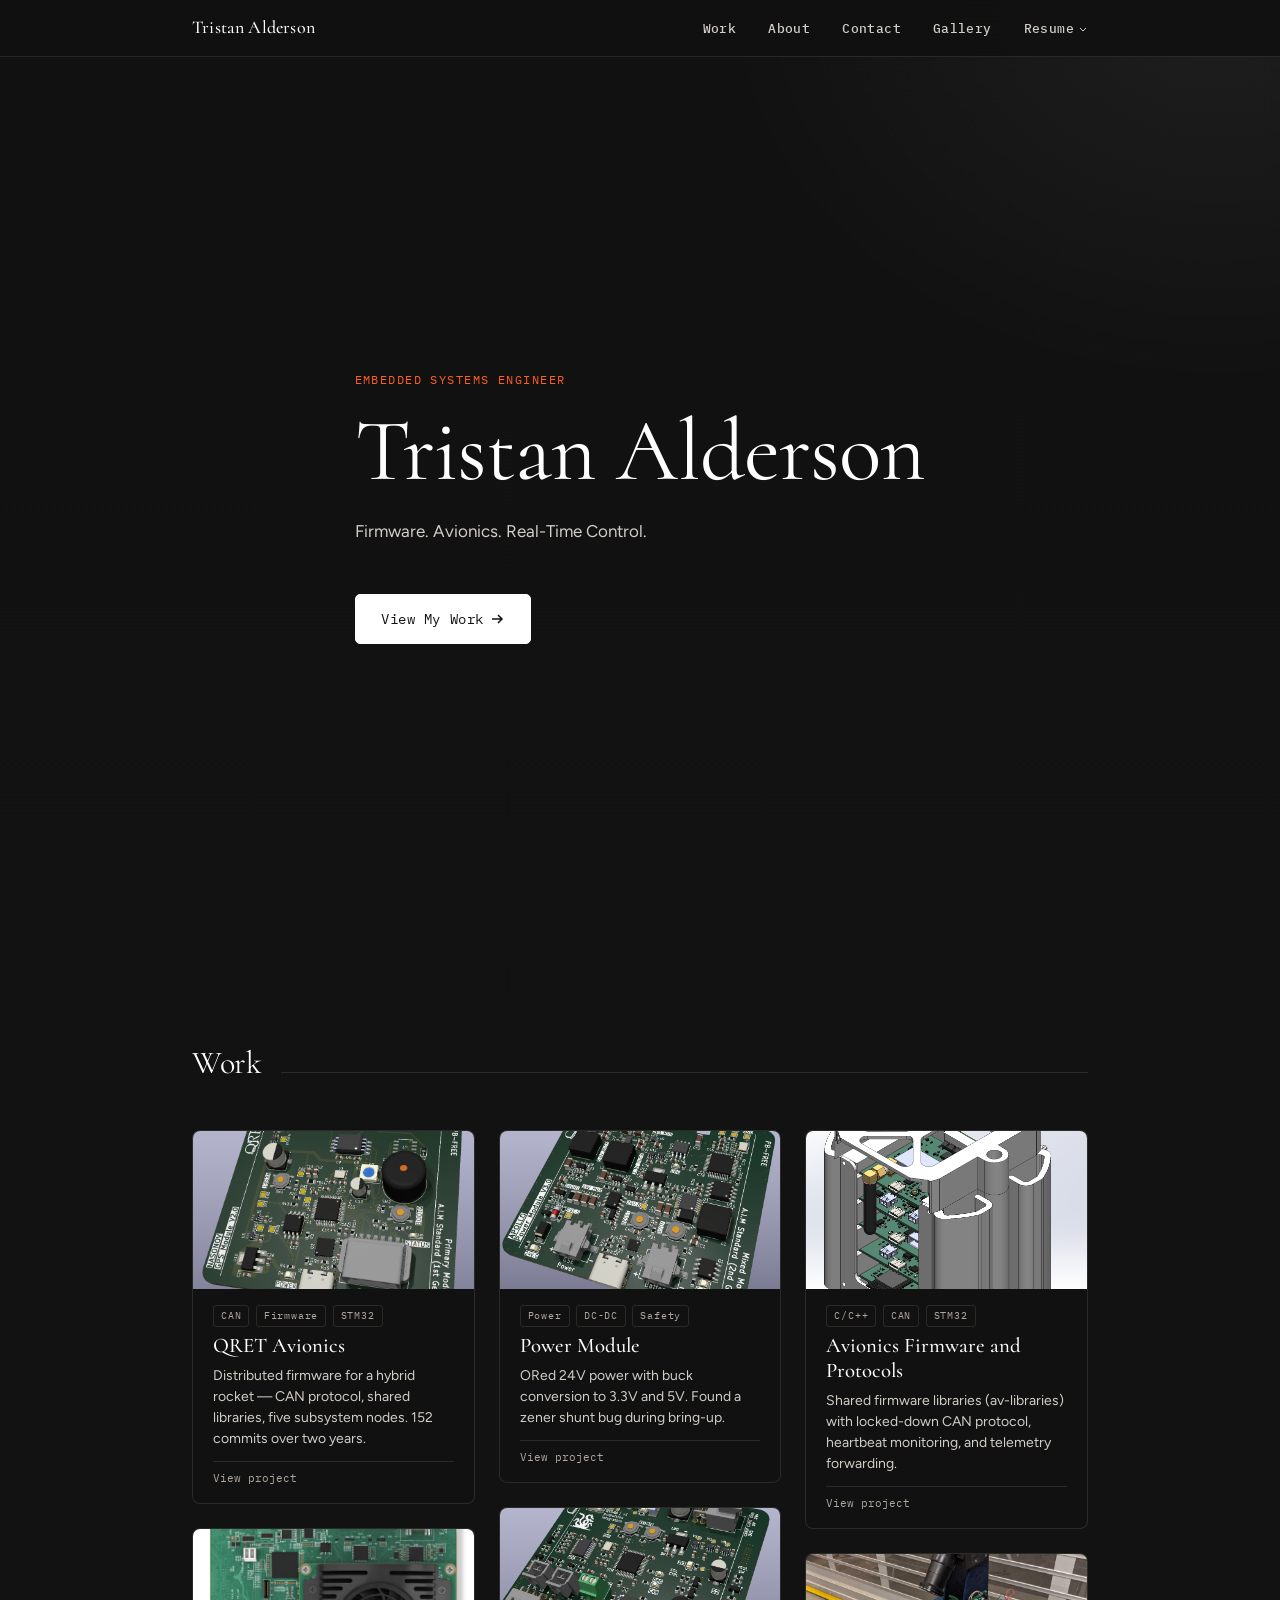
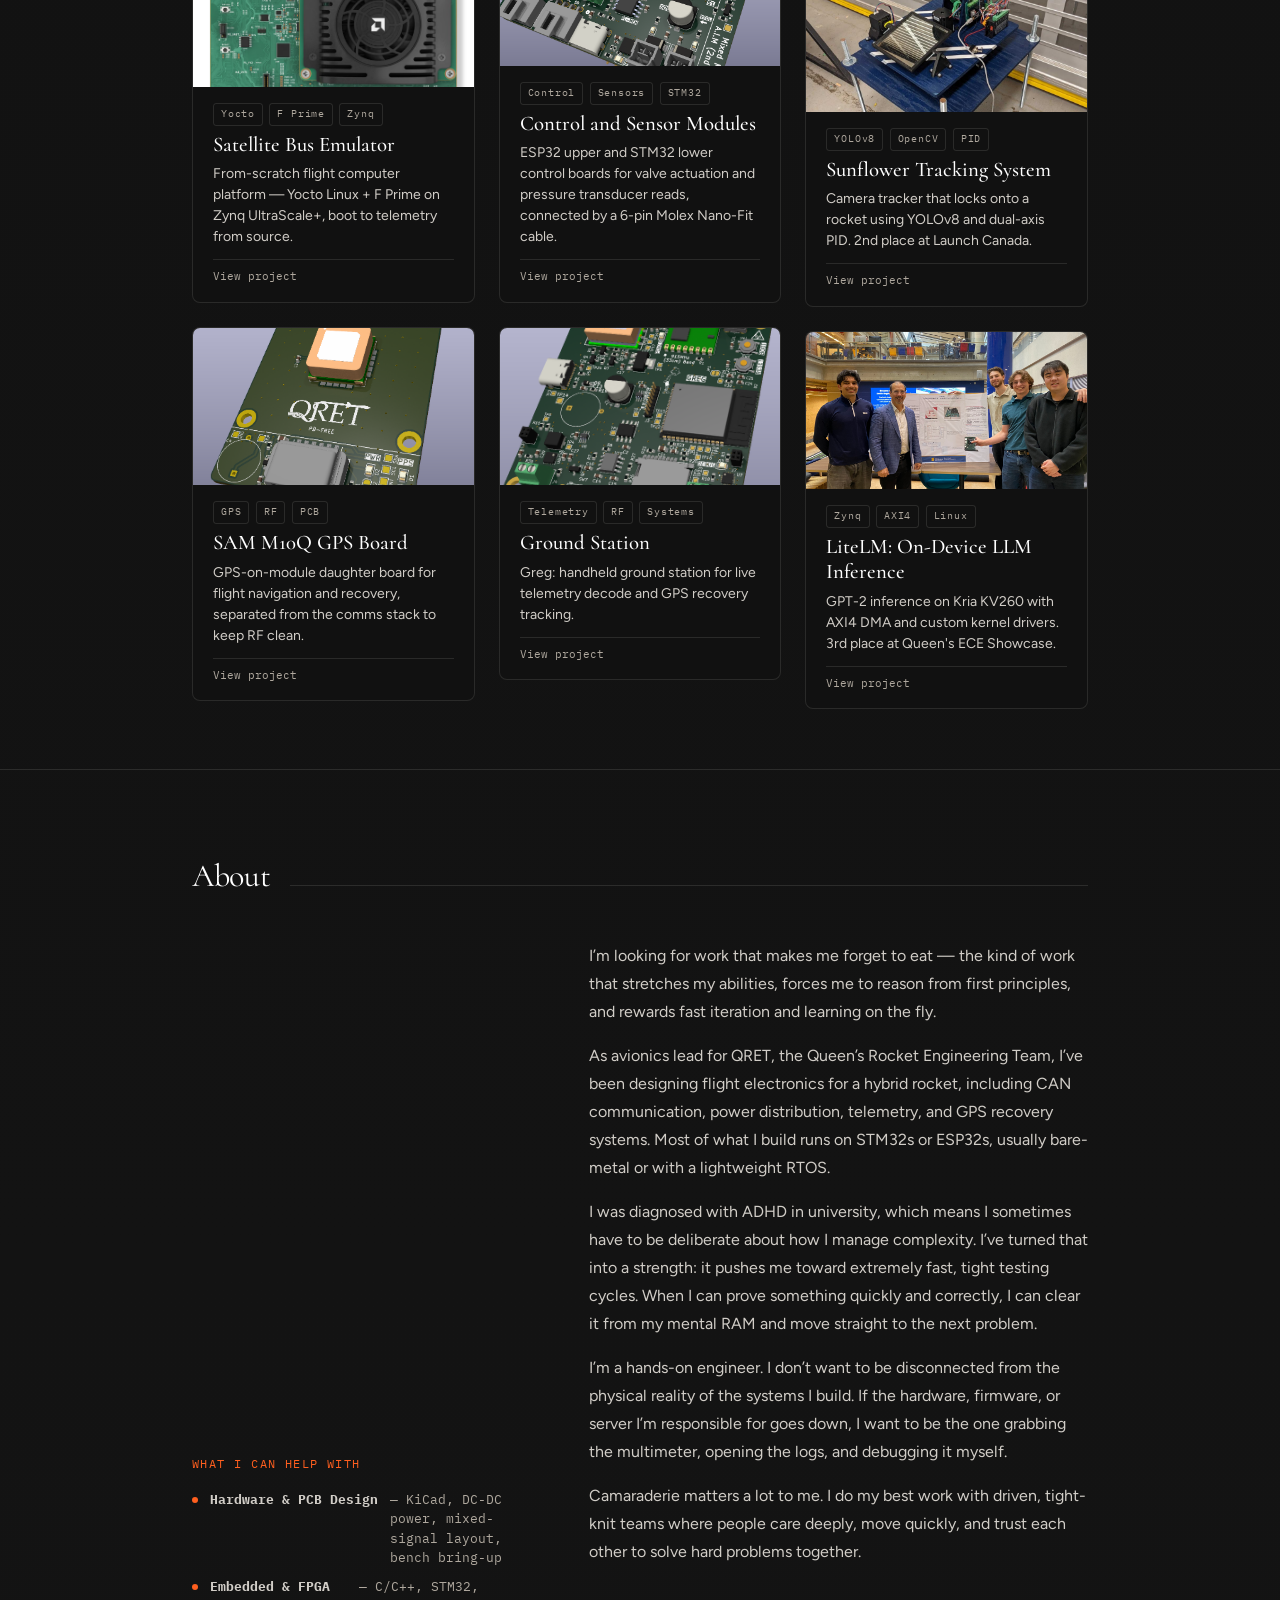
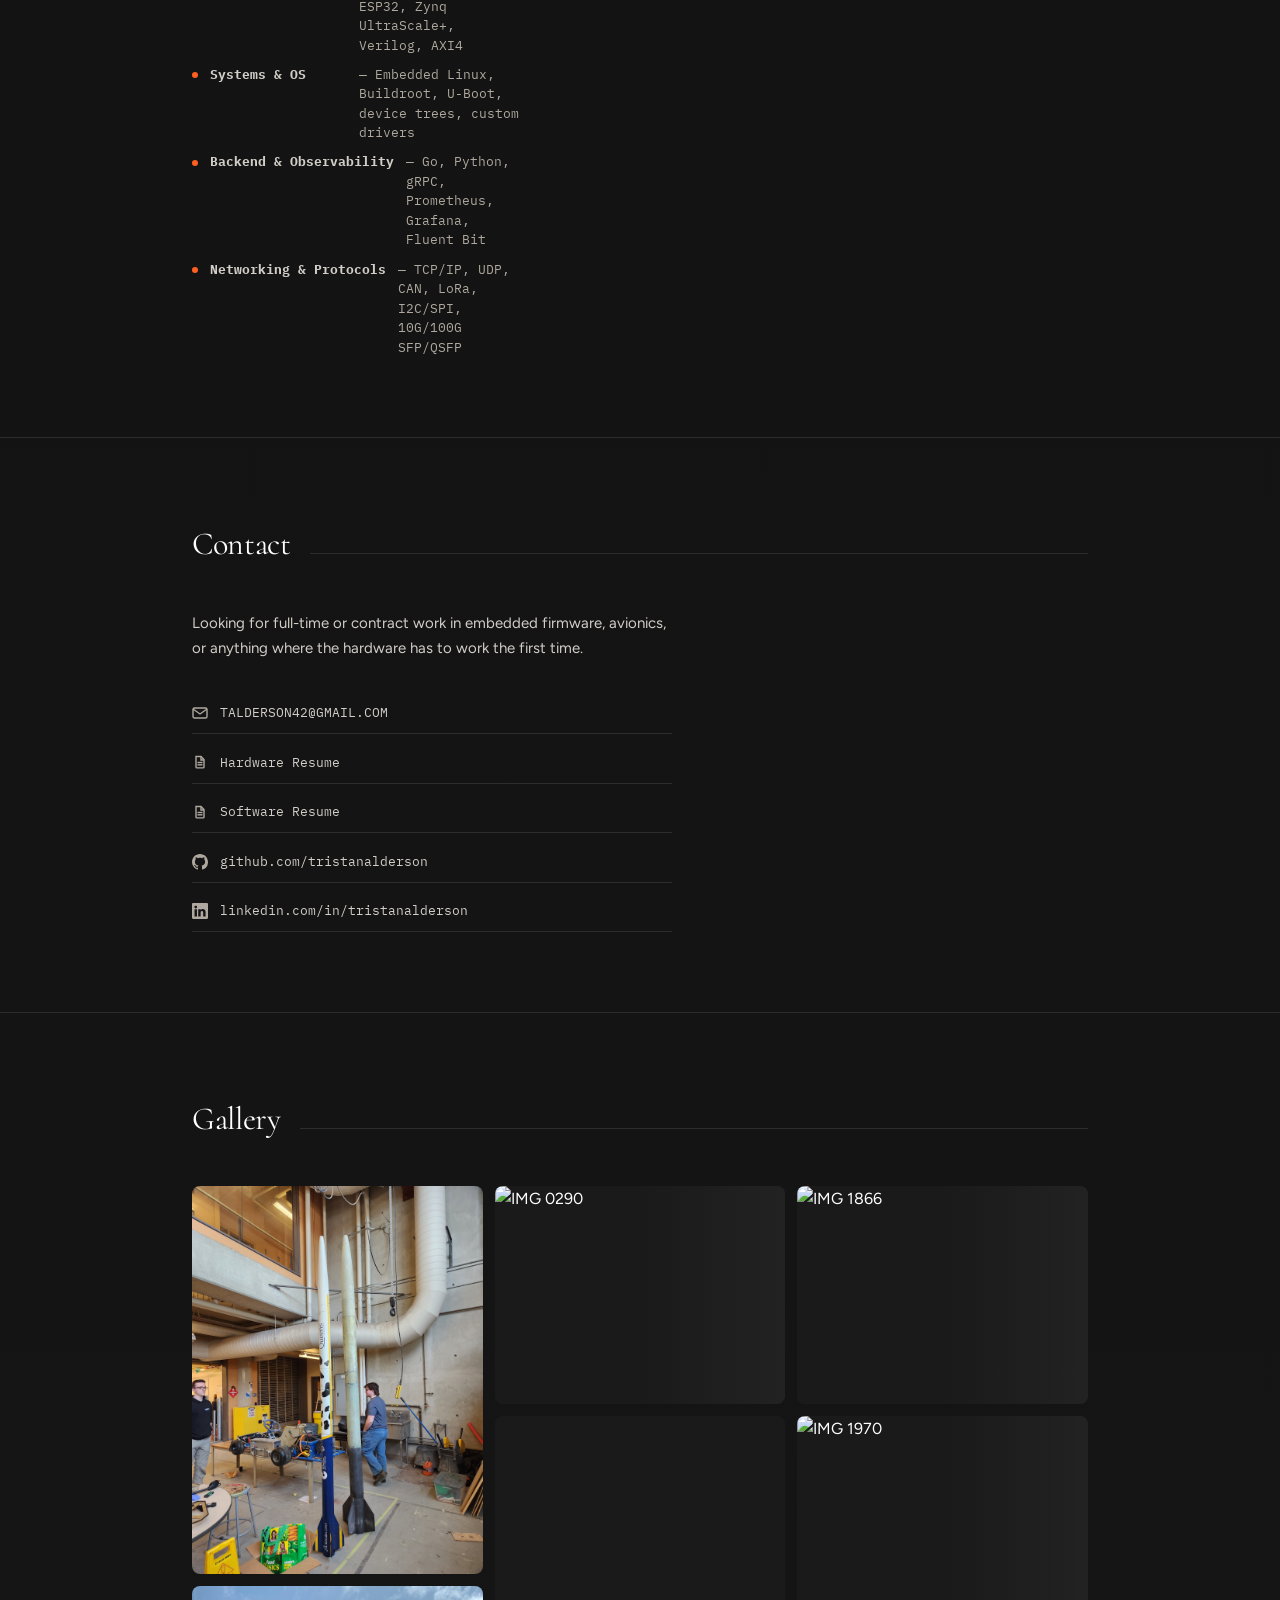
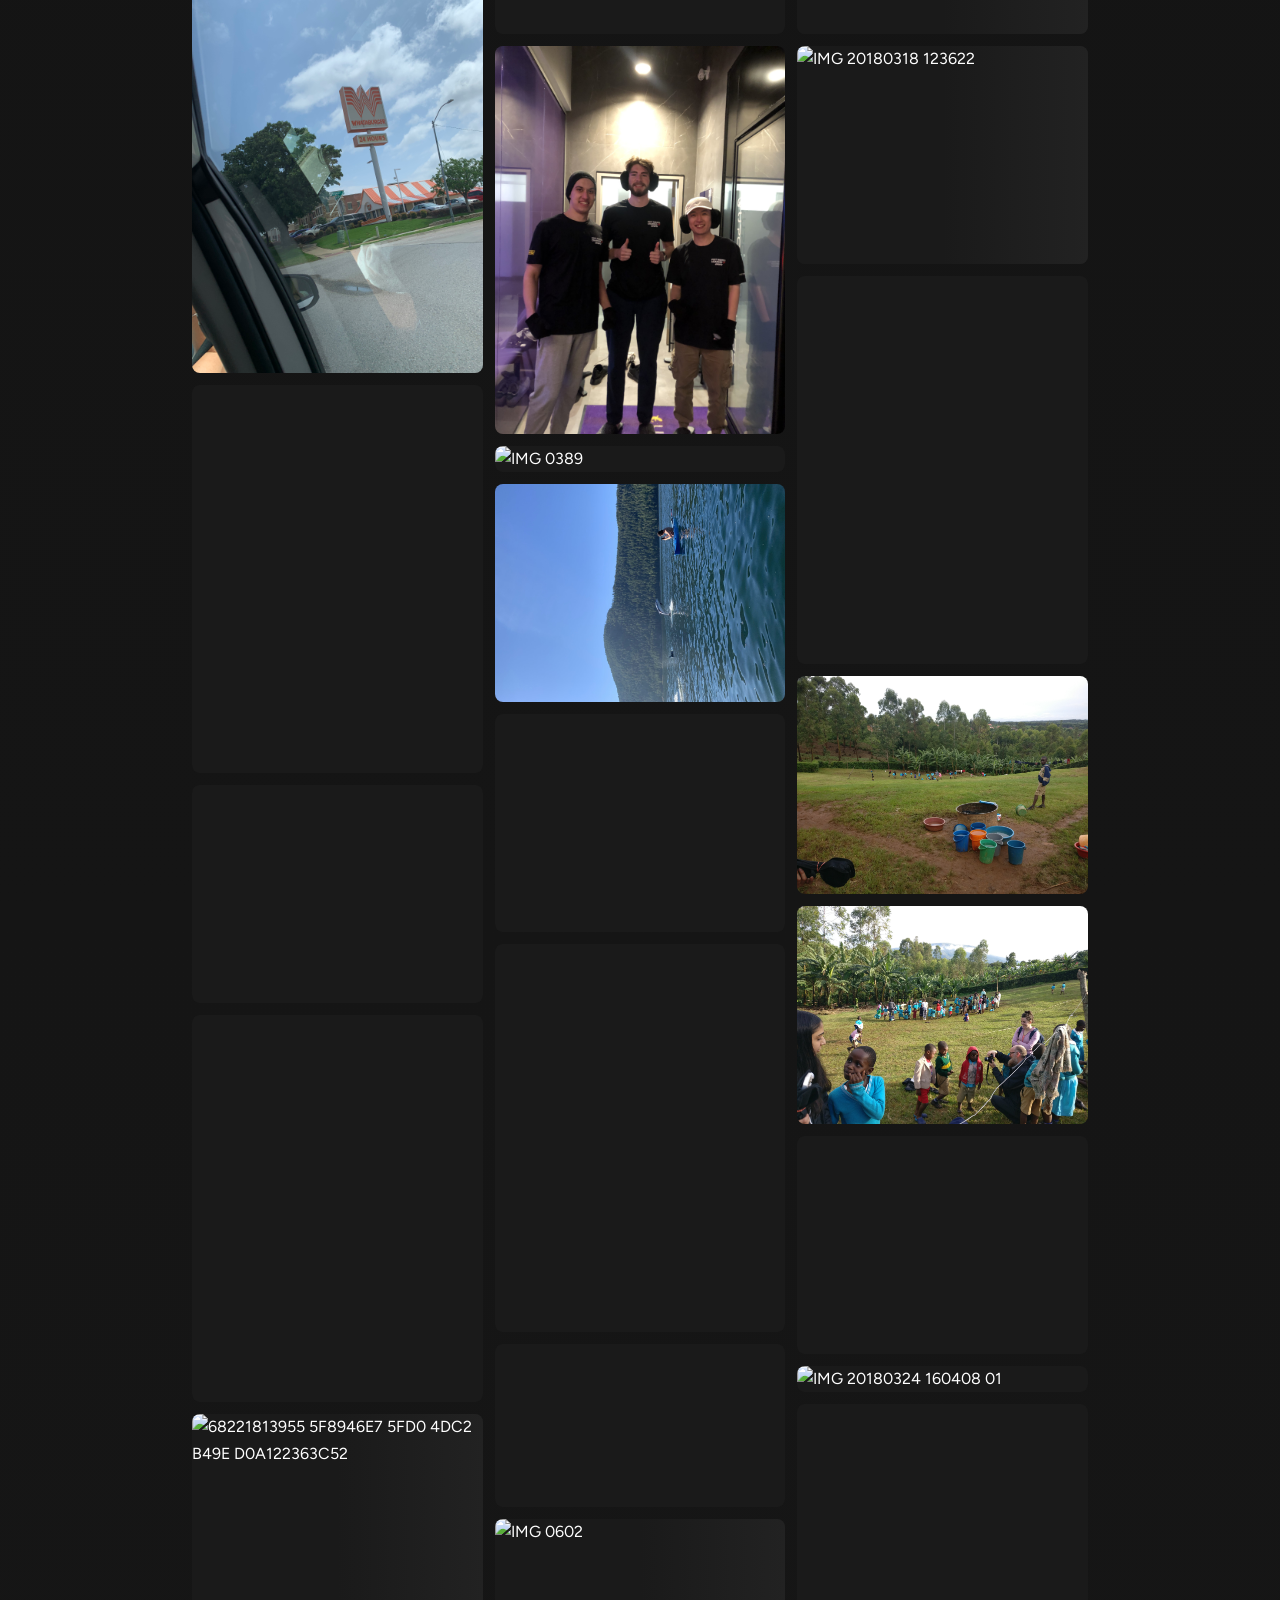
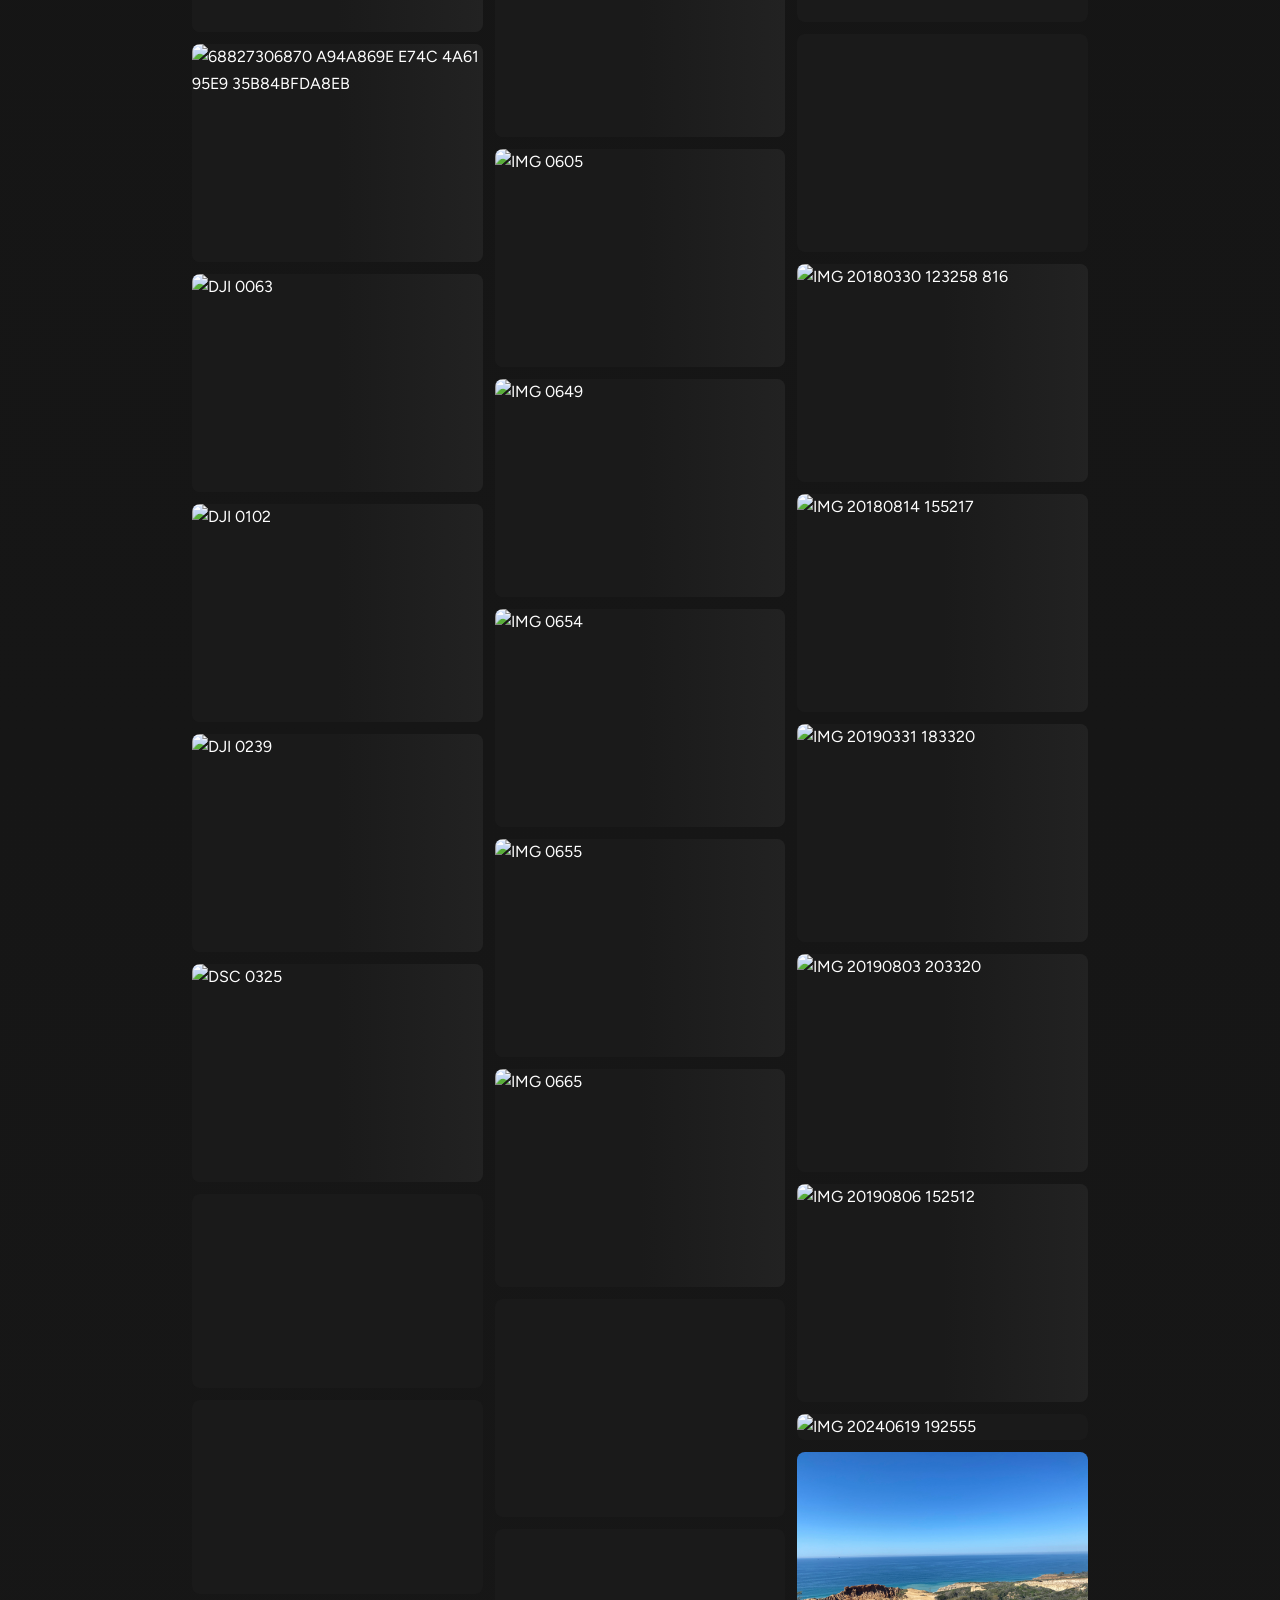
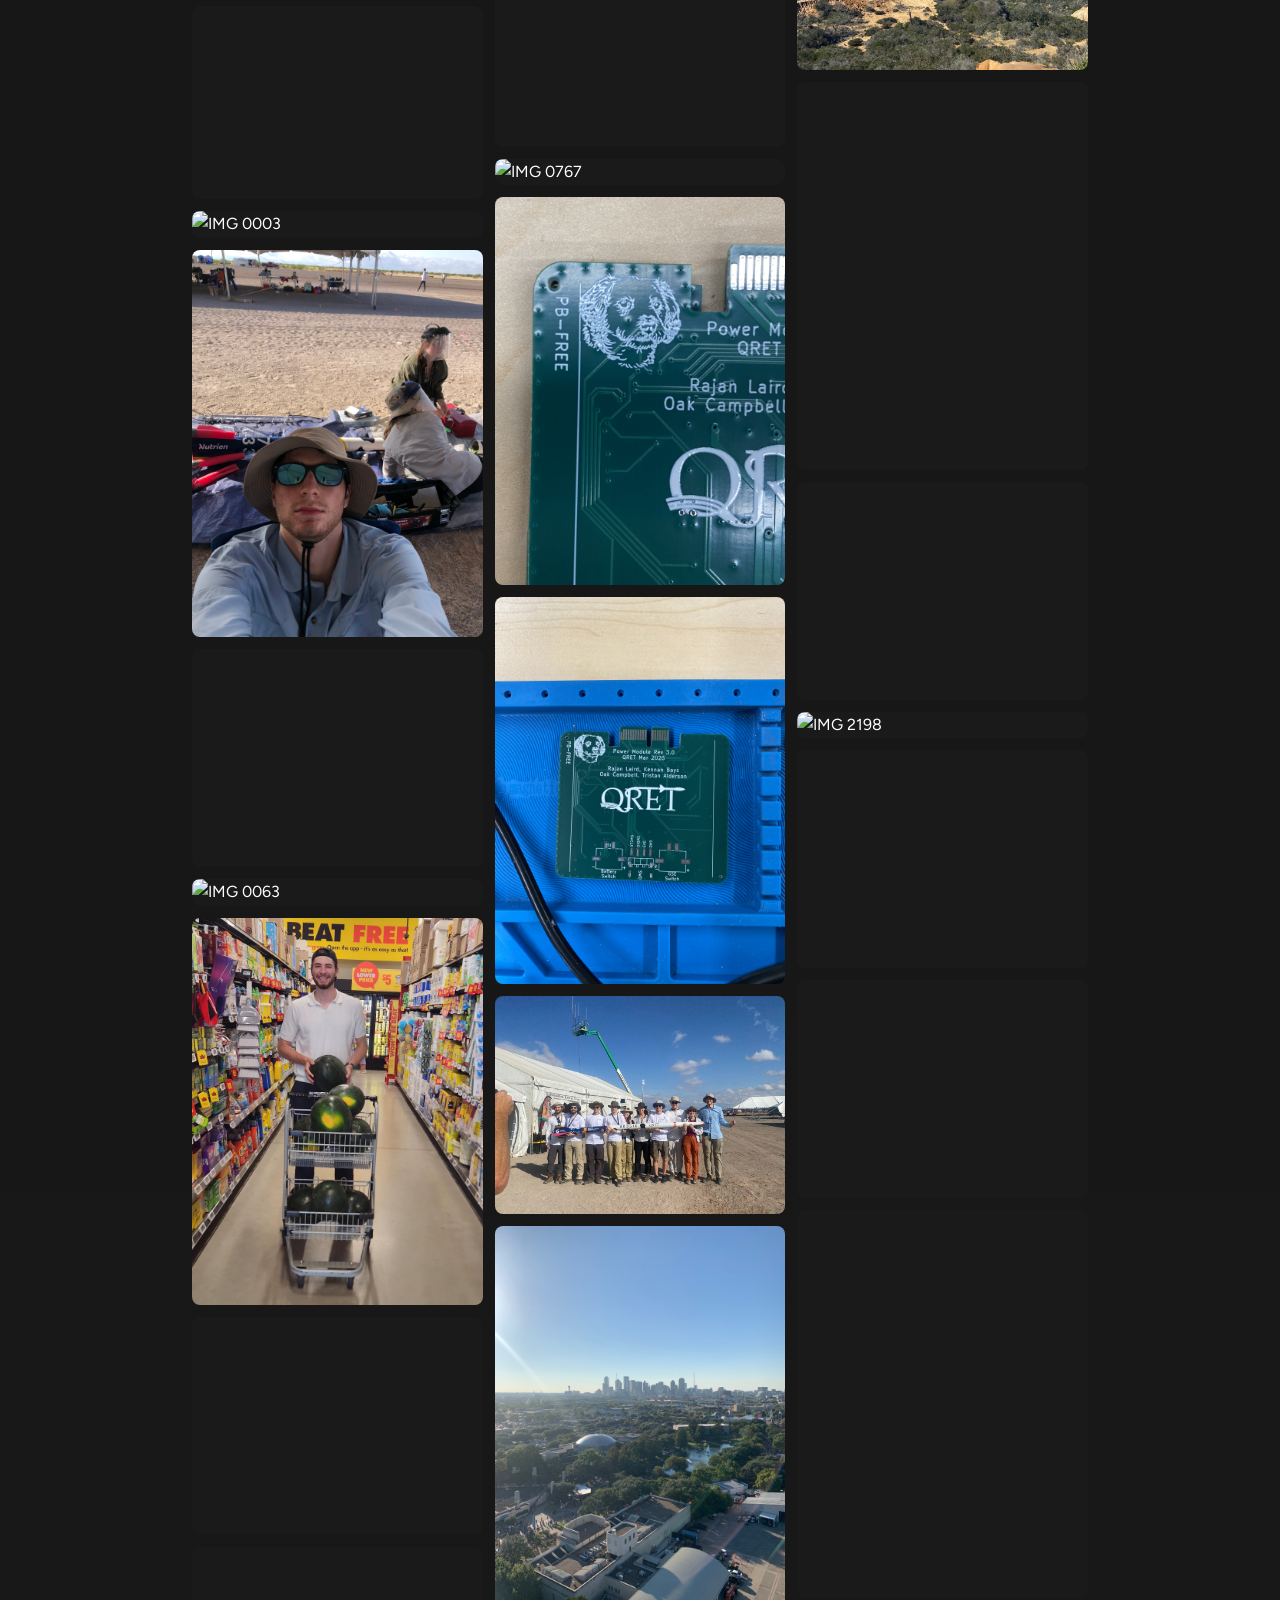
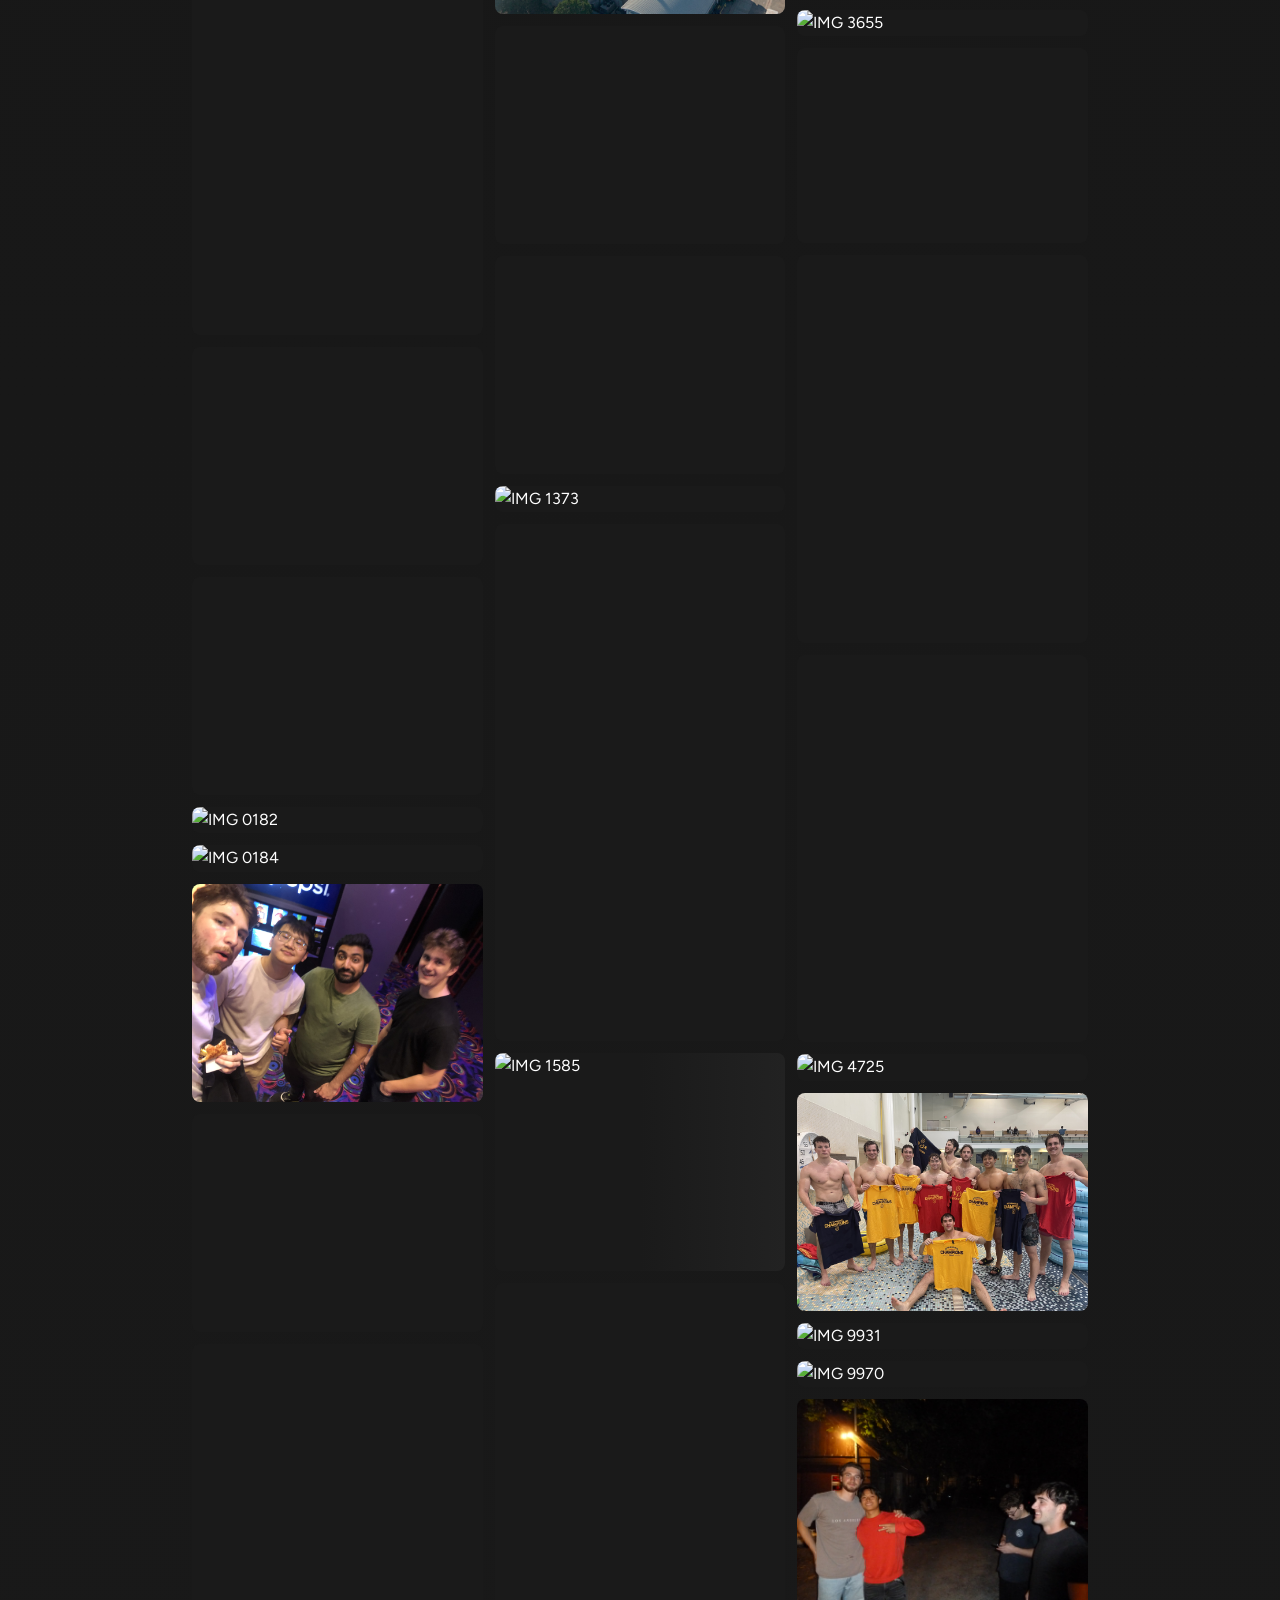
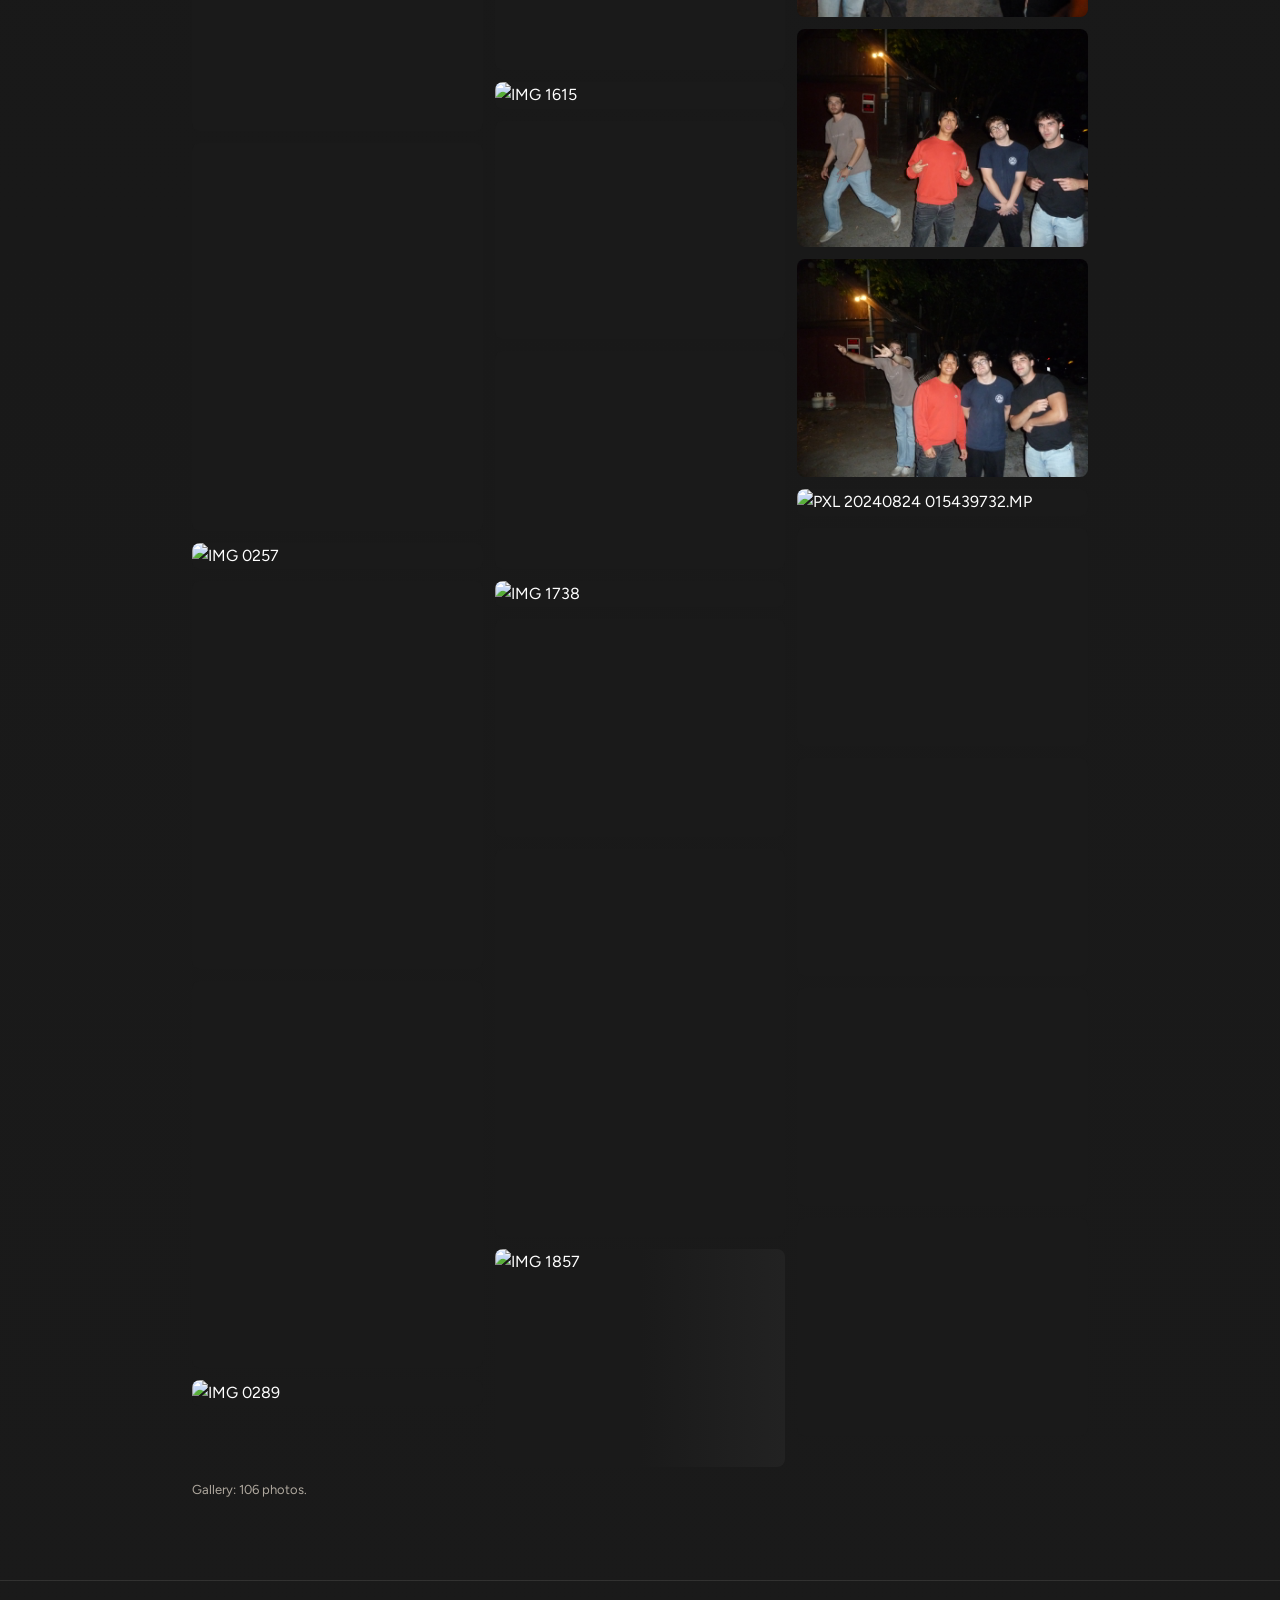
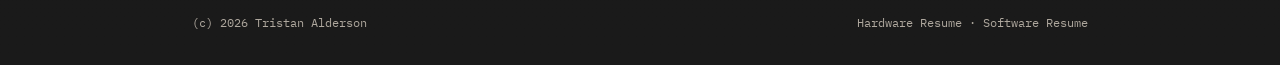
==== commit f9b30058: "Add QRET and Satellite cards to homepage - Two new cards at top of work section - Clean tags and des" ====
--- a/index.html
+++ b/index.html
@@ -91,7 +91,7 @@
         <div class="hero-copy">
           <p class="hero-label">Embedded Systems Engineer</p>
           <h1 class="hero-name">Tristan Alderson</h1>
-          <p class="hero-tagline">I built the avionics stack for a hybrid rocket, ran GPT-2 on an FPGA at 2 a.m. the night before the showcase, and started building a satellite flight computer to learn what actually sits between bare silicon and spacecraft telemetry.</p>
+          <p class="hero-tagline">Firmware. Avionics. Real-Time Control.</p>
           <div class="hero-actions">
             <a href="#work" class="btn btn-primary">
               View My Work
@@ -112,10 +112,129 @@
         <div class="section-rule" role="presentation"></div>
       </div>
       <div class="work-grid" role="list">
-        <a class="project-card" href="projects/qret-avionics-architecture.html" role="listitem"
-          aria-label="QRET Avionics Architecture project">
-          <div class="project-thumb">
-            <img src="assets/projects/avionics-stack/avionics_stack1.png" alt="QRET Avionics Stack" loading="lazy" />
+        <a class="project-card" href="projects/qret-avionics.html" role="listitem"
+          aria-label="QRET avionics firmware and protocol project">
+          <div class="project-thumb">
+            <img src="assets/projects/gps-modules/gps_module_front.png" alt="QRET avionics hardware" loading="lazy" />
+          </div>
+          <div class="project-body">
+            <div class="project-tags" aria-label="Technologies">
+              <span class="tag">CAN</span>
+              <span class="tag">Firmware</span>
+              <span class="tag">STM32</span>
+            </div>
+            <h3 class="project-card-title">QRET Avionics</h3>
+            <p class="project-tagline">Distributed firmware for a hybrid rocket — CAN protocol, shared libraries, five subsystem nodes. 152 commits over two years.</p>
+            <div class="project-footer">
+              <span class="project-link">View project</span>
+            </div>
+          </div>
+        </a>
+
+        <a class="project-card" href="projects/satellite-bus-emulator.html" role="listitem"
+          aria-label="Satellite bus emulator project">
+          <div class="project-thumb">
+            <img src="assets/projects/capstone/fpga_board.jpg" alt="Kria KV260 development board" loading="lazy" />
+          </div>
+          <div class="project-body">
+            <div class="project-tags" aria-label="Technologies">
+              <span class="tag">Yocto</span>
+              <span class="tag">F Prime</span>
+              <span class="tag">Zynq</span>
+            </div>
+            <h3 class="project-card-title">Satellite Bus Emulator</h3>
+            <p class="project-tagline">From-scratch flight computer platform — Yocto Linux + F Prime on Zynq UltraScale+, boot to telemetry from source.</p>
+            <div class="project-footer">
+              <span class="project-link">View project</span>
+            </div>
+          </div>
+        </a>
+
+        <a class="project-card" href="projects/gps-module-antenna.html" role="listitem"
+          aria-label="GPS module and antenna project">
+          <div class="project-thumb">
+            <img src="assets/projects/gps-modules/gps_antenna_front.png" alt="GPS antenna front" loading="lazy" />
+          </div>
+          <div class="project-body">
+            <div class="project-tags" aria-label="Technologies">
+              <span class="tag">GPS</span>
+              <span class="tag">RF</span>
+              <span class="tag">PCB</span>
+            </div>
+            <h3 class="project-card-title">SAM M10Q GPS Board</h3>
+            <p class="project-tagline">GPS-on-module daughter board for flight navigation and recovery, separated from
+              the comms stack to keep RF clean.</p>
+            <div class="project-footer">
+              <span class="project-link">View project</span>
+            </div>
+          </div>
+        </a>
+
+        <a class="project-card" href="projects/power-module.html" role="listitem" aria-label="Power module project">
+          <div class="project-thumb">
+            <img src="assets/projects/power-module/Screenshot%202026-04-30%20172020.png" alt="Power module render"
+              loading="lazy" />
+          </div>
+          <div class="project-body">
+            <div class="project-tags" aria-label="Technologies">
+              <span class="tag">Power</span>
+              <span class="tag">DC-DC</span>
+              <span class="tag">Safety</span>
+            </div>
+            <h3 class="project-card-title">Power Module</h3>
+            <p class="project-tagline">ORed 24V power with buck conversion to 3.3V and 5V. Found a zener shunt bug
+              during bring-up.</p>
+            <div class="project-footer">
+              <span class="project-link">View project</span>
+            </div>
+          </div>
+        </a>
+
+        <a class="project-card" href="projects/control-sensor-modules.html" role="listitem"
+          aria-label="Control and sensor modules project">
+          <div class="project-thumb">
+            <img src="assets/projects/control-modules/Screenshot%202026-04-30%20173053.png" alt="Mixed module render"
+              loading="lazy" />
+          </div>
+          <div class="project-body">
+            <div class="project-tags" aria-label="Technologies">
+              <span class="tag">Control</span>
+              <span class="tag">Sensors</span>
+              <span class="tag">STM32</span>
+            </div>
+            <h3 class="project-card-title">Control and Sensor Modules</h3>
+            <p class="project-tagline">ESP32 upper and STM32 lower control boards for valve actuation and pressure
+              transducer reads, connected by a 6-pin Molex Nano-Fit cable.</p>
+            <div class="project-footer">
+              <span class="project-link">View project</span>
+            </div>
+          </div>
+        </a>
+
+        <a class="project-card" href="projects/ground-station.html" role="listitem" aria-label="Ground station project">
+          <div class="project-thumb">
+            <img src="assets/projects/ground-station/Screenshot%202026-05-01%20141629.png" alt="Ground station platform"
+              loading="lazy" />
+          </div>
+          <div class="project-body">
+            <div class="project-tags" aria-label="Technologies">
+              <span class="tag">Telemetry</span>
+              <span class="tag">RF</span>
+              <span class="tag">Systems</span>
+            </div>
+            <h3 class="project-card-title">Ground Station</h3>
+            <p class="project-tagline">Greg: handheld ground station for live telemetry decode and GPS recovery
+              tracking.</p>
+            <div class="project-footer">
+              <span class="project-link">View project</span>
+            </div>
+          </div>
+        </a>
+
+        <a class="project-card" href="projects/avionics-firmware.html" role="listitem"
+          aria-label="Avionics firmware and protocols project">
+          <div class="project-thumb">
+            <img src="assets/projects/avionics-stack/avionics_stack1.png" alt="Avionics stack" loading="lazy" />
           </div>
           <div class="project-body">
             <div class="project-tags" aria-label="Technologies">
@@ -123,27 +242,30 @@
               <span class="tag">CAN</span>
               <span class="tag">STM32</span>
             </div>
-            <h3 class="project-card-title">QRET Avionics Architecture</h3>
-            <p class="project-tagline">Distributed avionics firmware for a hybrid rocket — CAN protocol, shared libraries, and five subsystem nodes. Two years, 152 commits.</p>
-            <div class="project-footer">
-              <span class="project-link">View project</span>
-            </div>
-          </div>
-        </a>
-
-        <a class="project-card" href="projects/satellite-bus-emulator.html" role="listitem"
-          aria-label="Satellite Bus Emulator project">
-          <div class="project-thumb">
-            <img src="assets/projects/capstone/fpga_board.jpg" alt="Kria KV260 development board" loading="lazy" />
-          </div>
-          <div class="project-body">
-            <div class="project-tags" aria-label="Technologies">
-              <span class="tag">Yocto</span>
-              <span class="tag">F Prime</span>
-              <span class="tag">Zynq</span>
-            </div>
-            <h3 class="project-card-title">Satellite Bus Emulator</h3>
-            <p class="project-tagline">From-scratch flight computer platform — custom Yocto Linux + JPL's F Prime on Zynq UltraScale+, boot to telemetry from source.</p>
+            <h3 class="project-card-title">Avionics Firmware and Protocols</h3>
+            <p class="project-tagline">Shared firmware libraries (av-libraries) with locked-down CAN protocol, heartbeat
+              monitoring, and telemetry forwarding.
+            </p>
+            <div class="project-footer">
+              <span class="project-link">View project</span>
+            </div>
+          </div>
+        </a>
+
+        <a class="project-card" href="projects/computer-vision.html" role="listitem"
+          aria-label="Sunflower tracking system project">
+          <div class="project-thumb">
+            <img src="assets/projects/sunflower/rocket_tracking1.png" alt="Tracking system" loading="lazy" />
+          </div>
+          <div class="project-body">
+            <div class="project-tags" aria-label="Technologies">
+              <span class="tag">YOLOv8</span>
+              <span class="tag">OpenCV</span>
+              <span class="tag">PID</span>
+            </div>
+            <h3 class="project-card-title">Sunflower Tracking System</h3>
+            <p class="project-tagline">Camera tracker that locks onto a rocket using YOLOv8 and dual-axis PID. 2nd place
+              at Launch Canada.</p>
             <div class="project-footer">
               <span class="project-link">View project</span>
             </div>
@@ -162,65 +284,8 @@
               <span class="tag">Linux</span>
             </div>
             <h3 class="project-card-title">LiteLM: On-Device LLM Inference</h3>
-            <p class="project-tagline">GPT-2 inference on Kria KV260 with AXI4 DMA and custom kernel drivers. The hybrid PL/PS split was the critical design decision. 3rd place at Queen's ECE Showcase.</p>
-            <div class="project-footer">
-              <span class="project-link">View project</span>
-            </div>
-          </div>
-        </a>
-
-        <a class="project-card" href="projects/gps-module-antenna.html" role="listitem"
-          aria-label="GPS recovery module project">
-          <div class="project-thumb">
-            <img src="assets/projects/gps-modules/gps_antenna_front.png" alt="GPS antenna front" loading="lazy" />
-          </div>
-          <div class="project-body">
-            <div class="project-tags" aria-label="Technologies">
-              <span class="tag">GPS</span>
-              <span class="tag">RF</span>
-              <span class="tag">PCB</span>
-            </div>
-            <h3 class="project-card-title">GPS Recovery Module</h3>
-            <p class="project-tagline">SAM-M10Q receiver on daughter board, 3D flight logging, post-recovery trajectory reconstruction. Fixed critical I2C stream bug.</p>
-            <div class="project-footer">
-              <span class="project-link">View project</span>
-            </div>
-          </div>
-        </a>
-        <a class="project-card" href="projects/power-module.html" role="listitem" aria-label="Power module project">
-          <div class="project-thumb">
-            <img src="assets/projects/power-module/Screenshot%202026-04-30%20172020.png" alt="Power module render"
-              loading="lazy" />
-          </div>
-          <div class="project-body">
-            <div class="project-tags" aria-label="Technologies">
-              <span class="tag">Power</span>
-              <span class="tag">DC-DC</span>
-              <span class="tag">Safety</span>
-            </div>
-            <h3 class="project-card-title">Power Module</h3>
-            <p class="project-tagline">ORed 24V power with buck conversion to 3.3V and 5V. Found a zener shunt bug
-              during bring-up.</p>
-            <div class="project-footer">
-              <span class="project-link">View project</span>
-            </div>
-          </div>
-        </a>
-
-        <a class="project-card" href="projects/computer-vision.html" role="listitem"
-          aria-label="Sunflower tracking system project">
-          <div class="project-thumb">
-            <img src="assets/projects/sunflower/rocket_tracking1.png" alt="Tracking system" loading="lazy" />
-          </div>
-          <div class="project-body">
-            <div class="project-tags" aria-label="Technologies">
-              <span class="tag">YOLOv8</span>
-              <span class="tag">OpenCV</span>
-              <span class="tag">PID</span>
-            </div>
-            <h3 class="project-card-title">Sunflower Tracking System</h3>
-            <p class="project-tagline">Camera tracker that locks onto a rocket using YOLOv8 and dual-axis PID. 2nd place
-              at Launch Canada.</p>
+            <p class="project-tagline">GPT-2 inference on Kria KV260 with AXI4 DMA and custom kernel drivers. 3rd place
+              at Queen's ECE Showcase.</p>
             <div class="project-footer">
               <span class="project-link">View project</span>
             </div>
--- a/css/style.css
+++ b/css/style.css
@@ -1259,3 +1259,41 @@
   margin: 2rem 0 1rem 0;
   color: var(--text-primary);
 }
+
+/* Project image hero */
+.project-image-hero {
+  background: var(--surface);
+  padding: 0;
+  margin-bottom: 3rem;
+}
+
+.project-image-hero .container {
+  max-width: 1400px;
+  padding: 0;
+}
+
+.hero-image {
+  width: 100%;
+  height: auto;
+  display: block;
+}
+
+/* Project inline images */
+.project-image {
+  margin: 2rem 0;
+}
+
+.project-image img {
+  width: 100%;
+  height: auto;
+  border-radius: 8px;
+  border: 1px solid var(--border);
+}
+
+.project-image figcaption {
+  font-family: var(--font-mono);
+  font-size: 13px;
+  color: var(--text-3);
+  margin-top: 0.75rem;
+  text-align: center;
+}
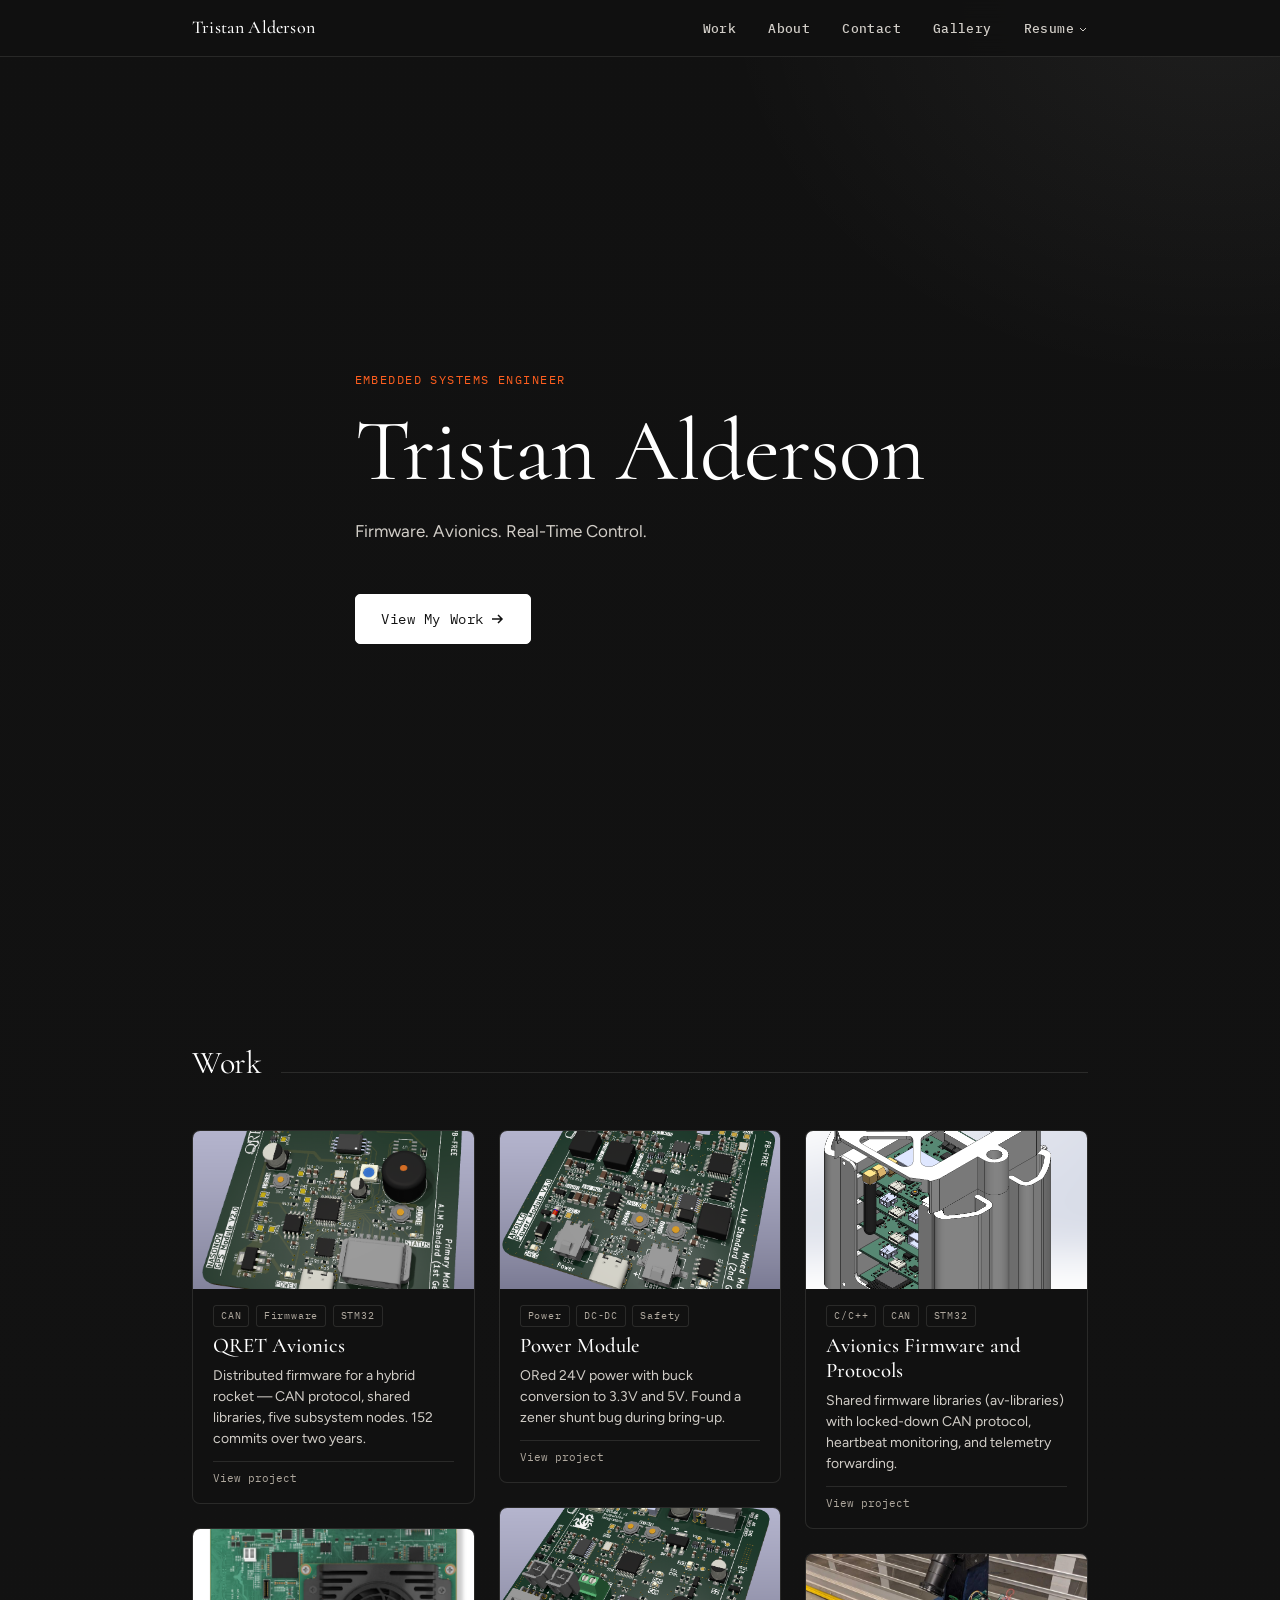
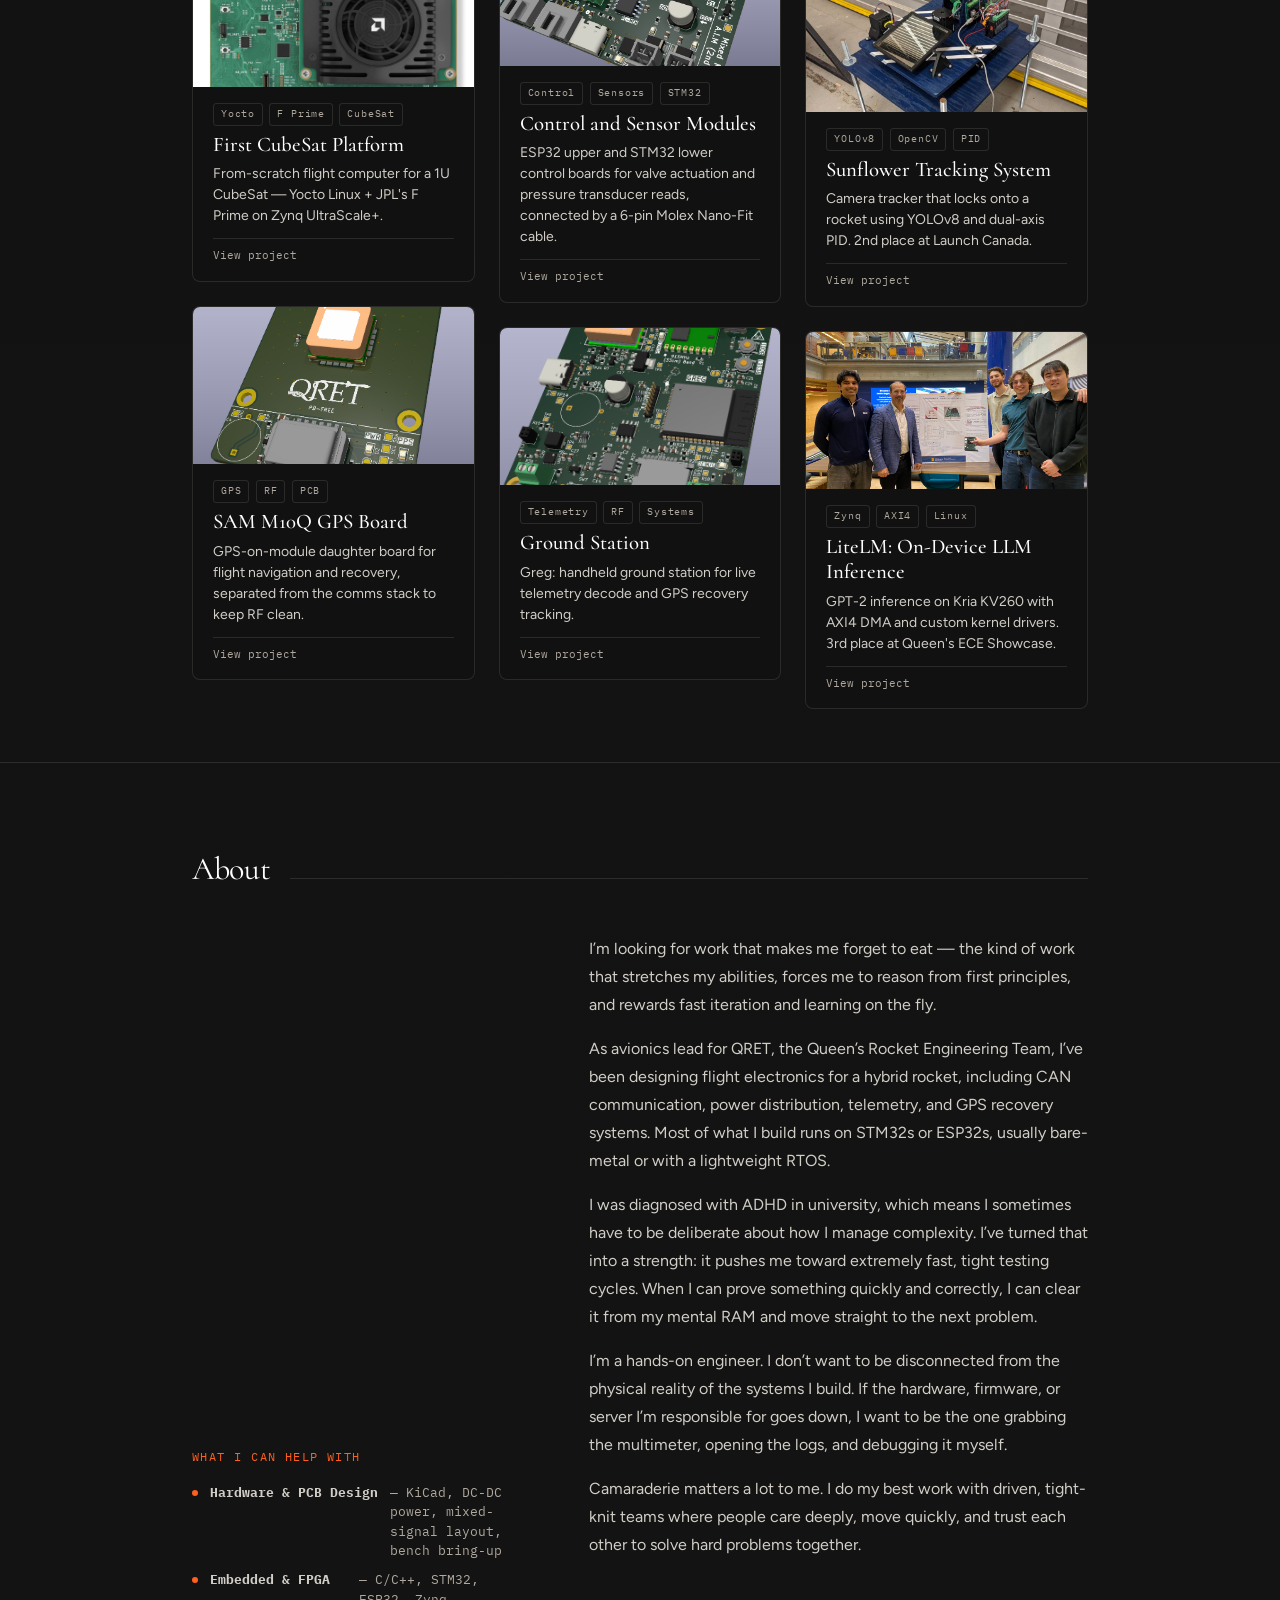
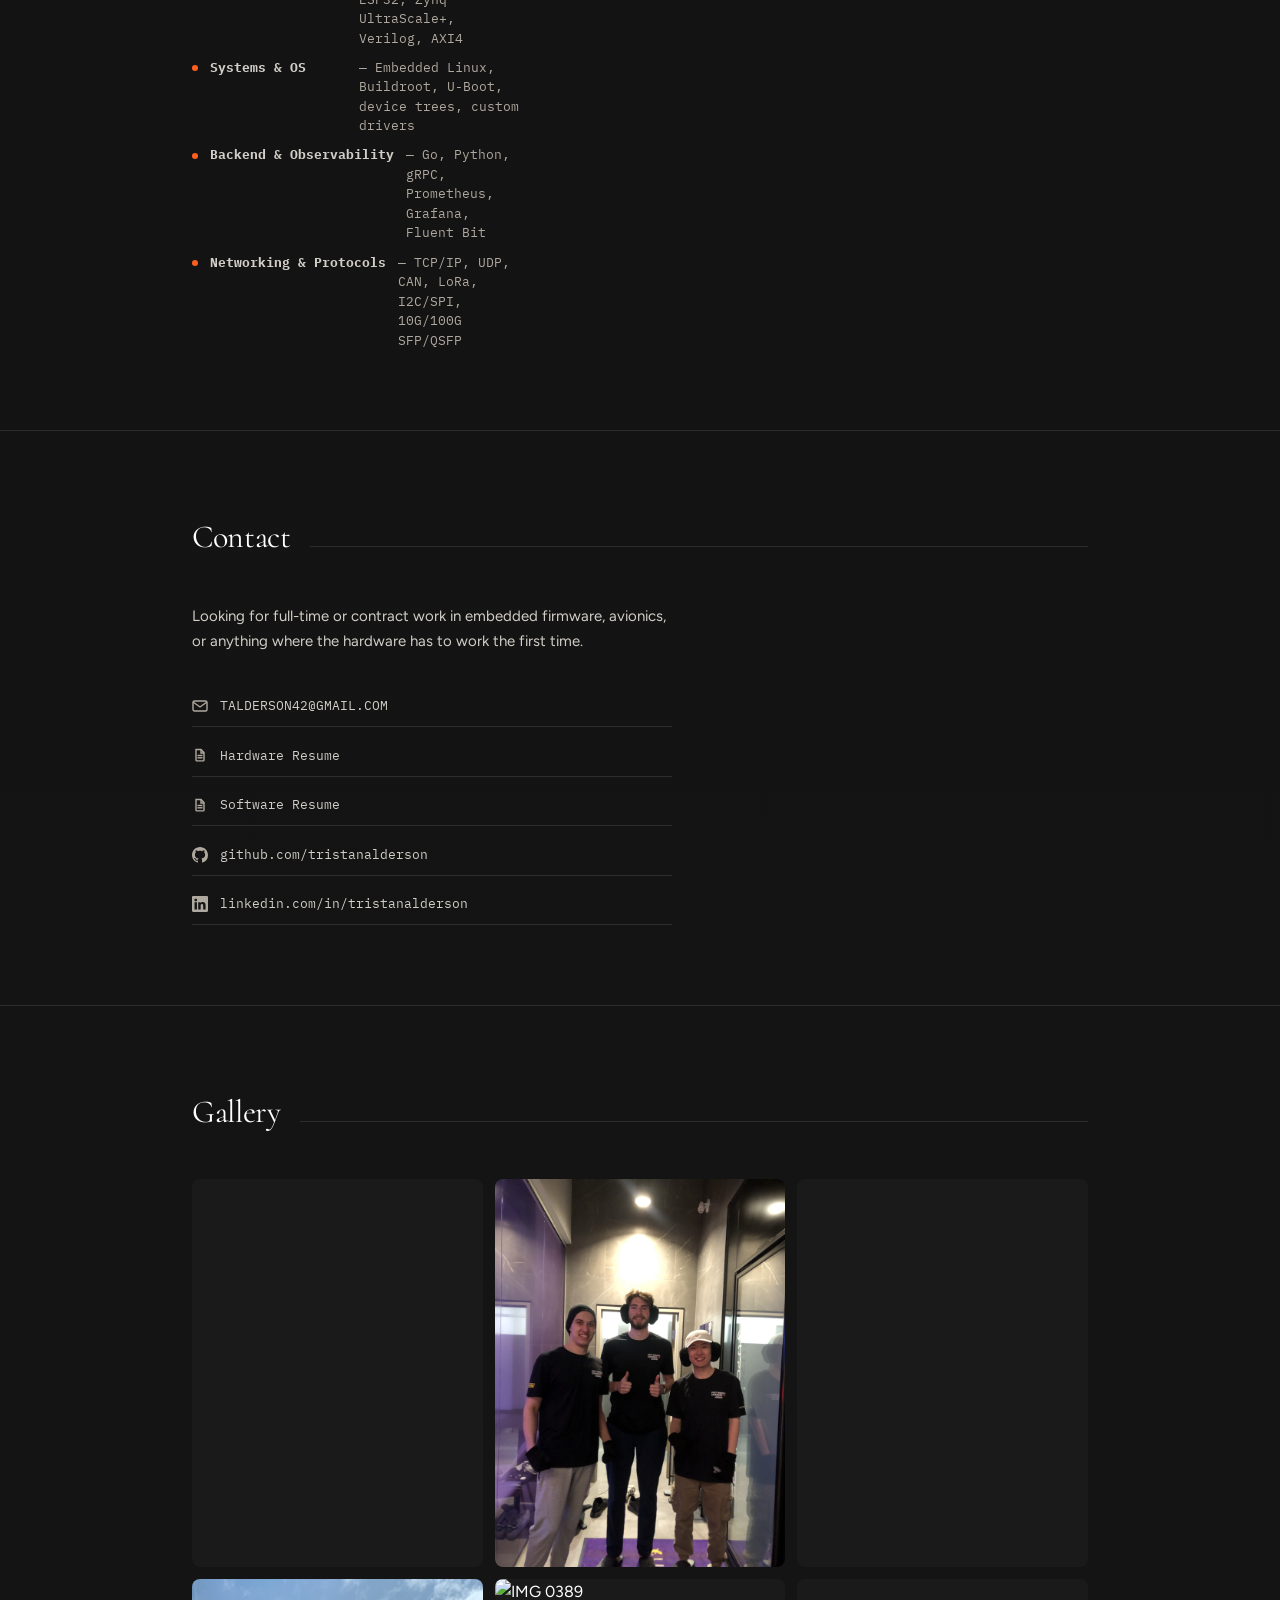
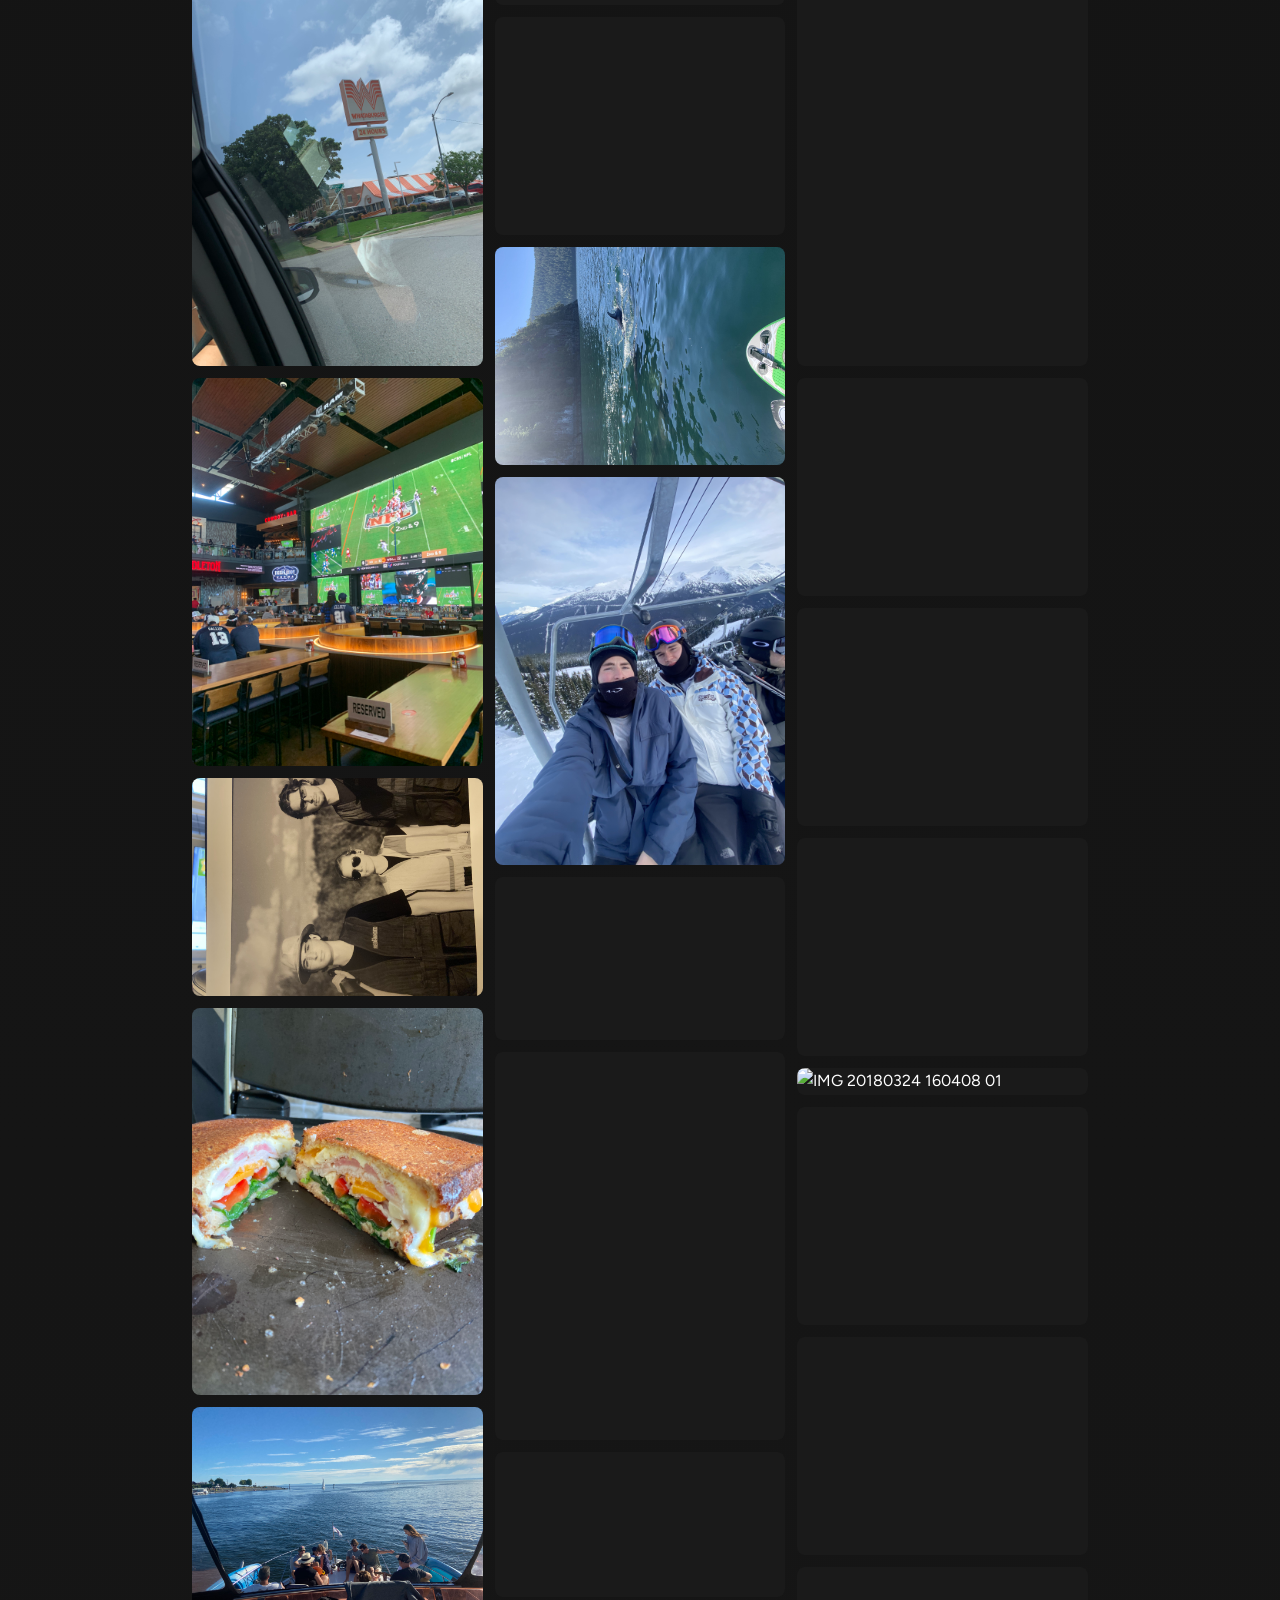
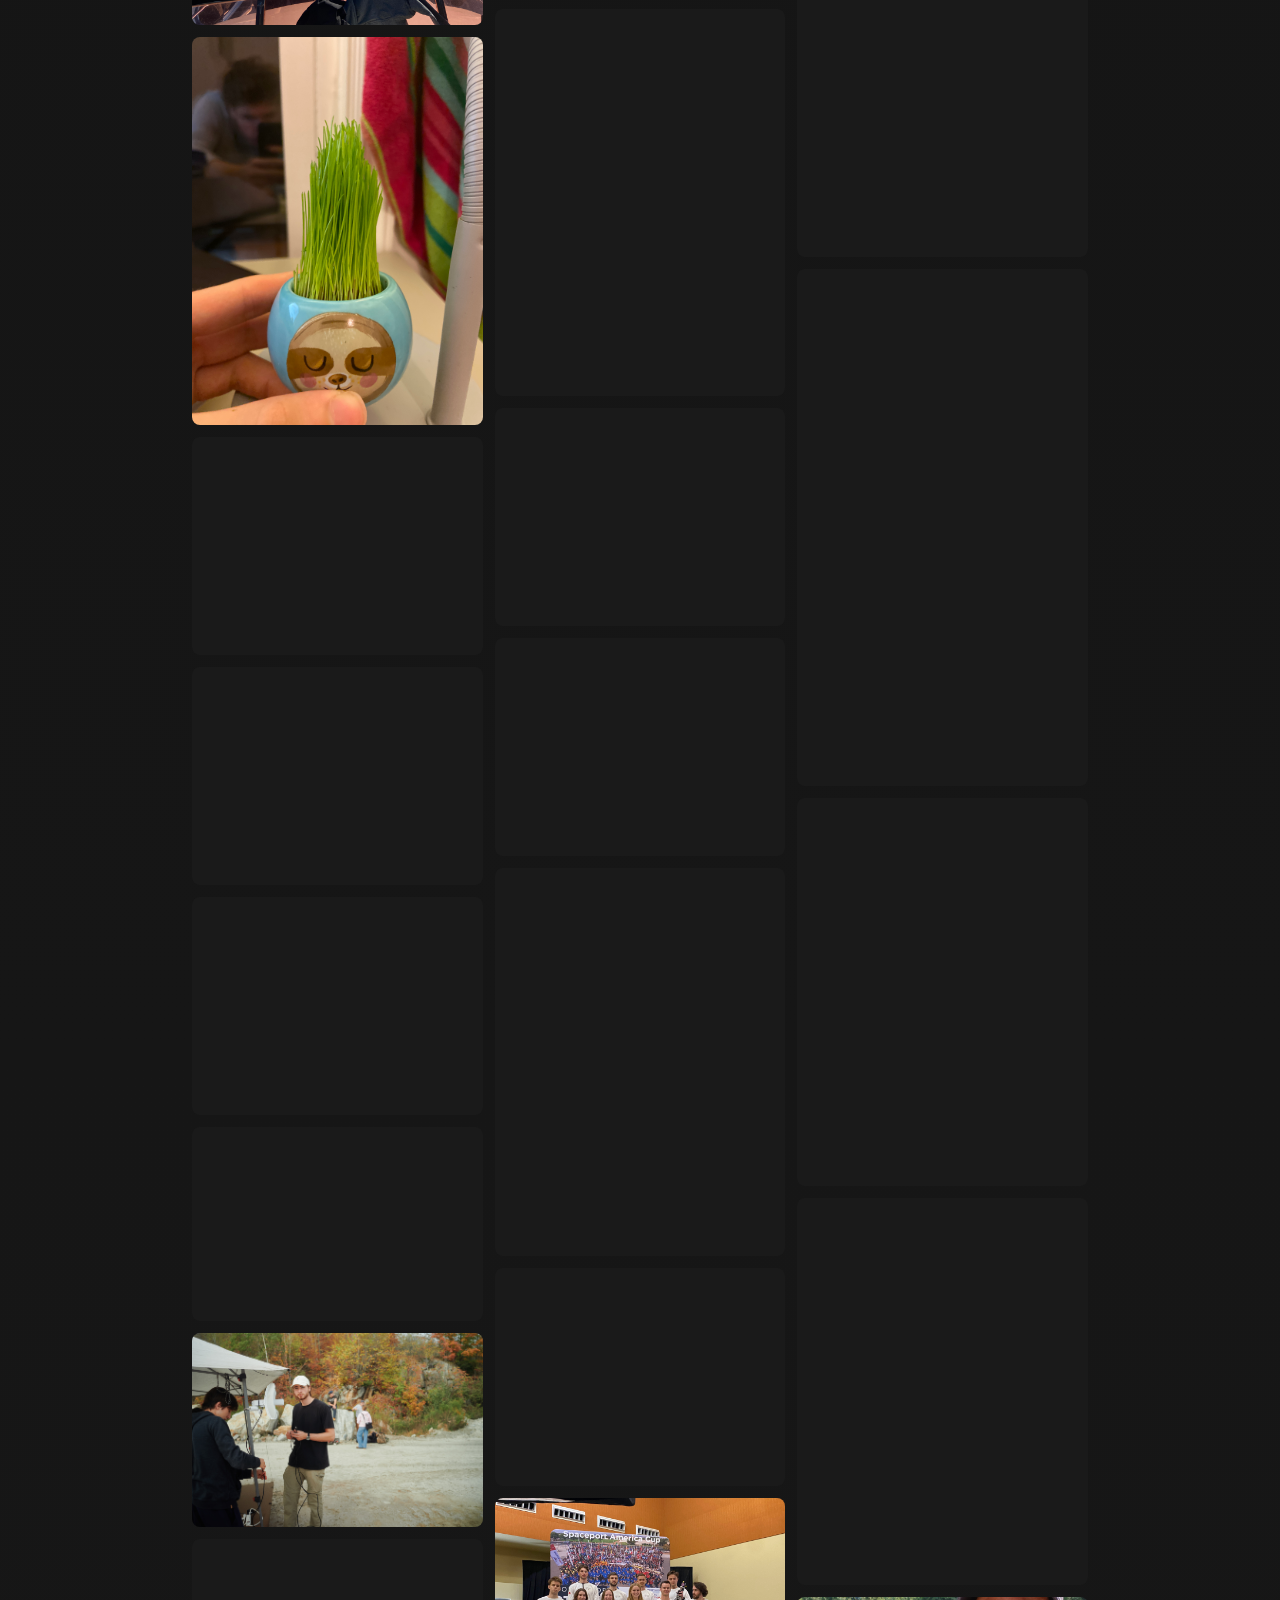
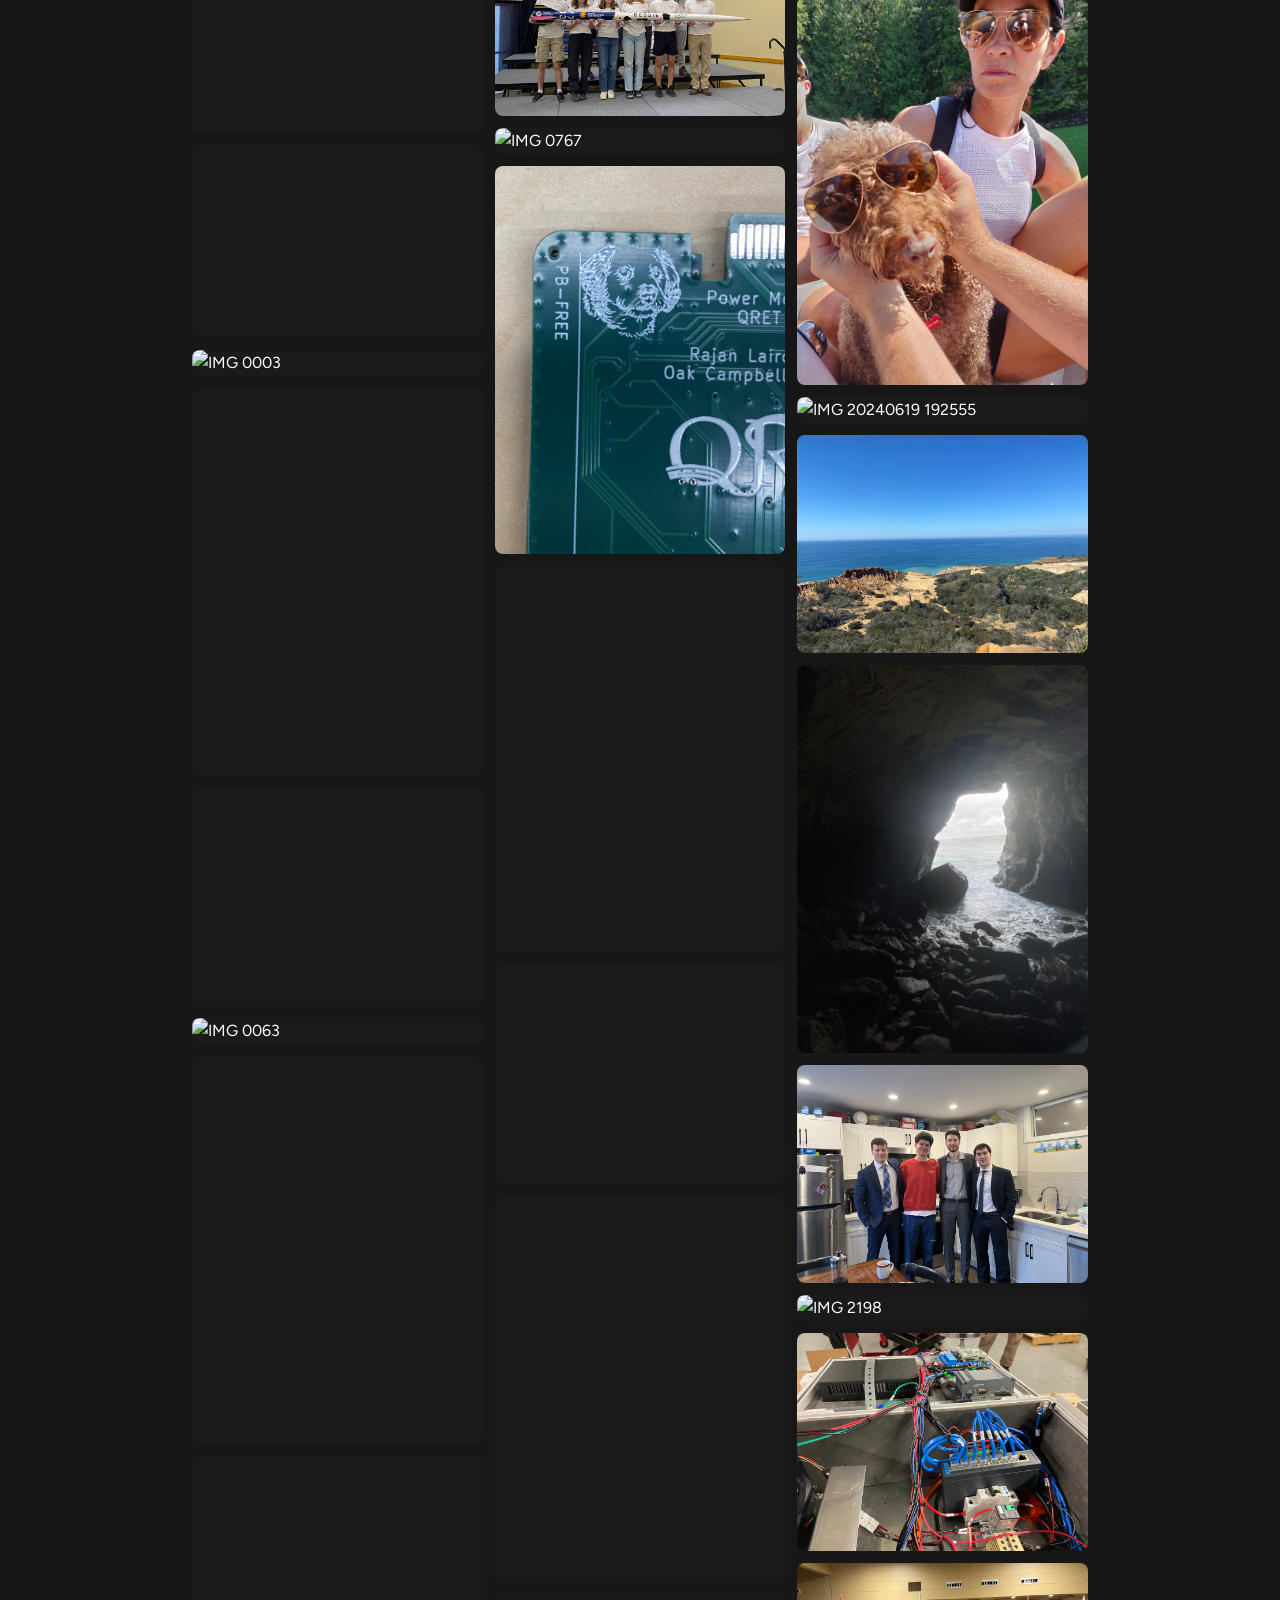
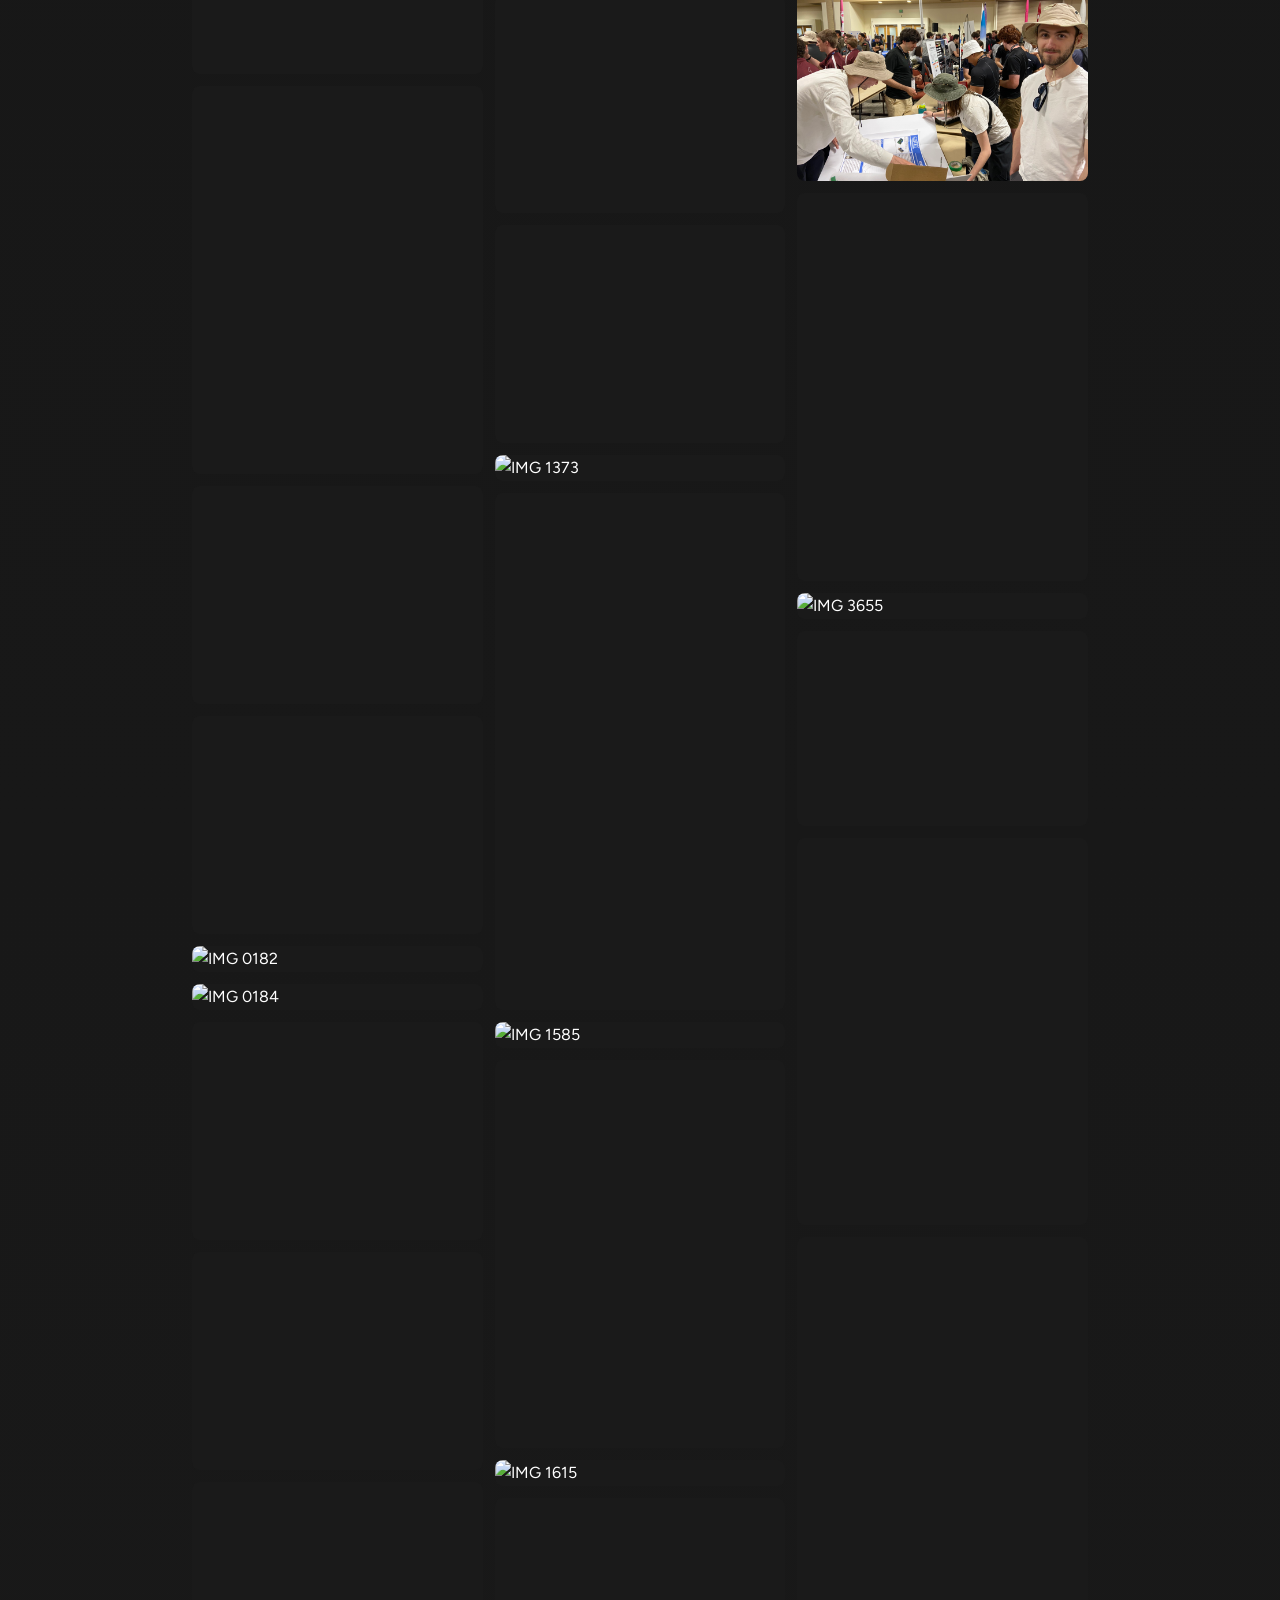
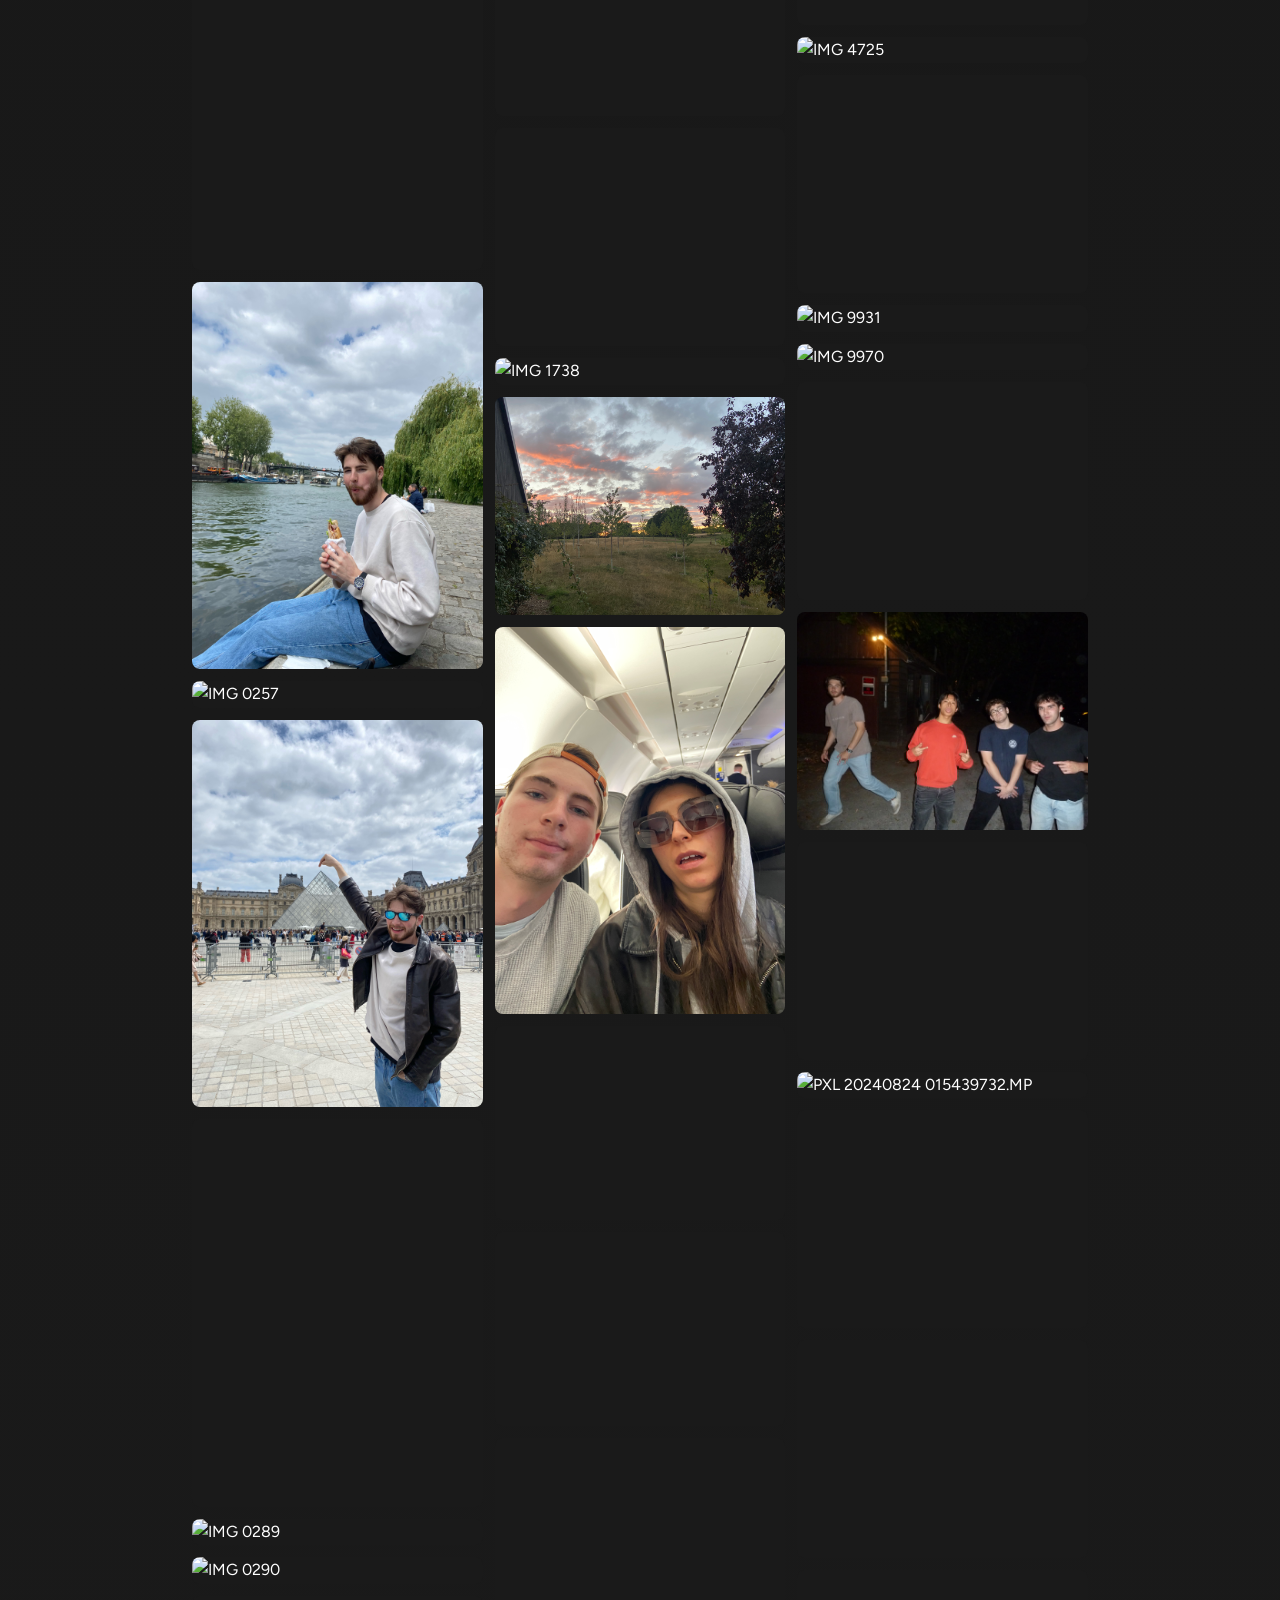
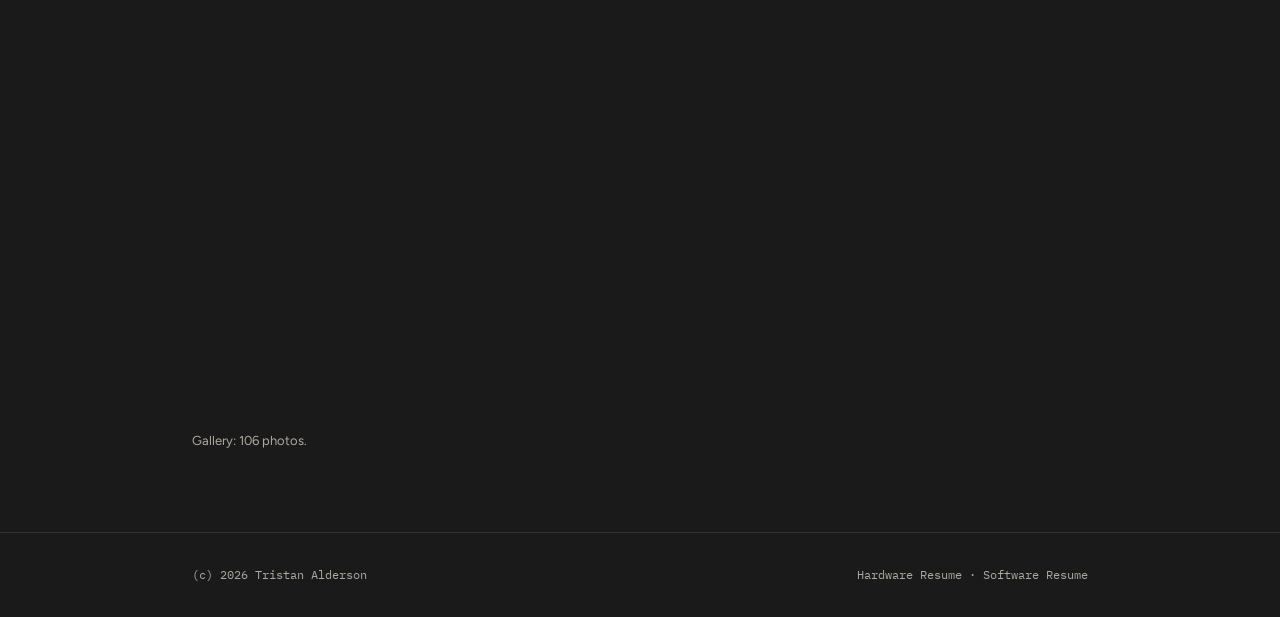
==== commit 1c2b6635: "Refactor pages to match fpga-embedded.html structure - Renamed satellite project to 'First CubeSat P" ====
--- a/index.html
+++ b/index.html
@@ -132,7 +132,7 @@
         </a>
 
         <a class="project-card" href="projects/satellite-bus-emulator.html" role="listitem"
-          aria-label="Satellite bus emulator project">
+          aria-label="First CubeSat platform project">
           <div class="project-thumb">
             <img src="assets/projects/capstone/fpga_board.jpg" alt="Kria KV260 development board" loading="lazy" />
           </div>
@@ -140,10 +140,10 @@
             <div class="project-tags" aria-label="Technologies">
               <span class="tag">Yocto</span>
               <span class="tag">F Prime</span>
-              <span class="tag">Zynq</span>
-            </div>
-            <h3 class="project-card-title">Satellite Bus Emulator</h3>
-            <p class="project-tagline">From-scratch flight computer platform — Yocto Linux + F Prime on Zynq UltraScale+, boot to telemetry from source.</p>
+              <span class="tag">CubeSat</span>
+            </div>
+            <h3 class="project-card-title">First CubeSat Platform</h3>
+            <p class="project-tagline">From-scratch flight computer for a 1U CubeSat — Yocto Linux + JPL's F Prime on Zynq UltraScale+.</p>
             <div class="project-footer">
               <span class="project-link">View project</span>
             </div>
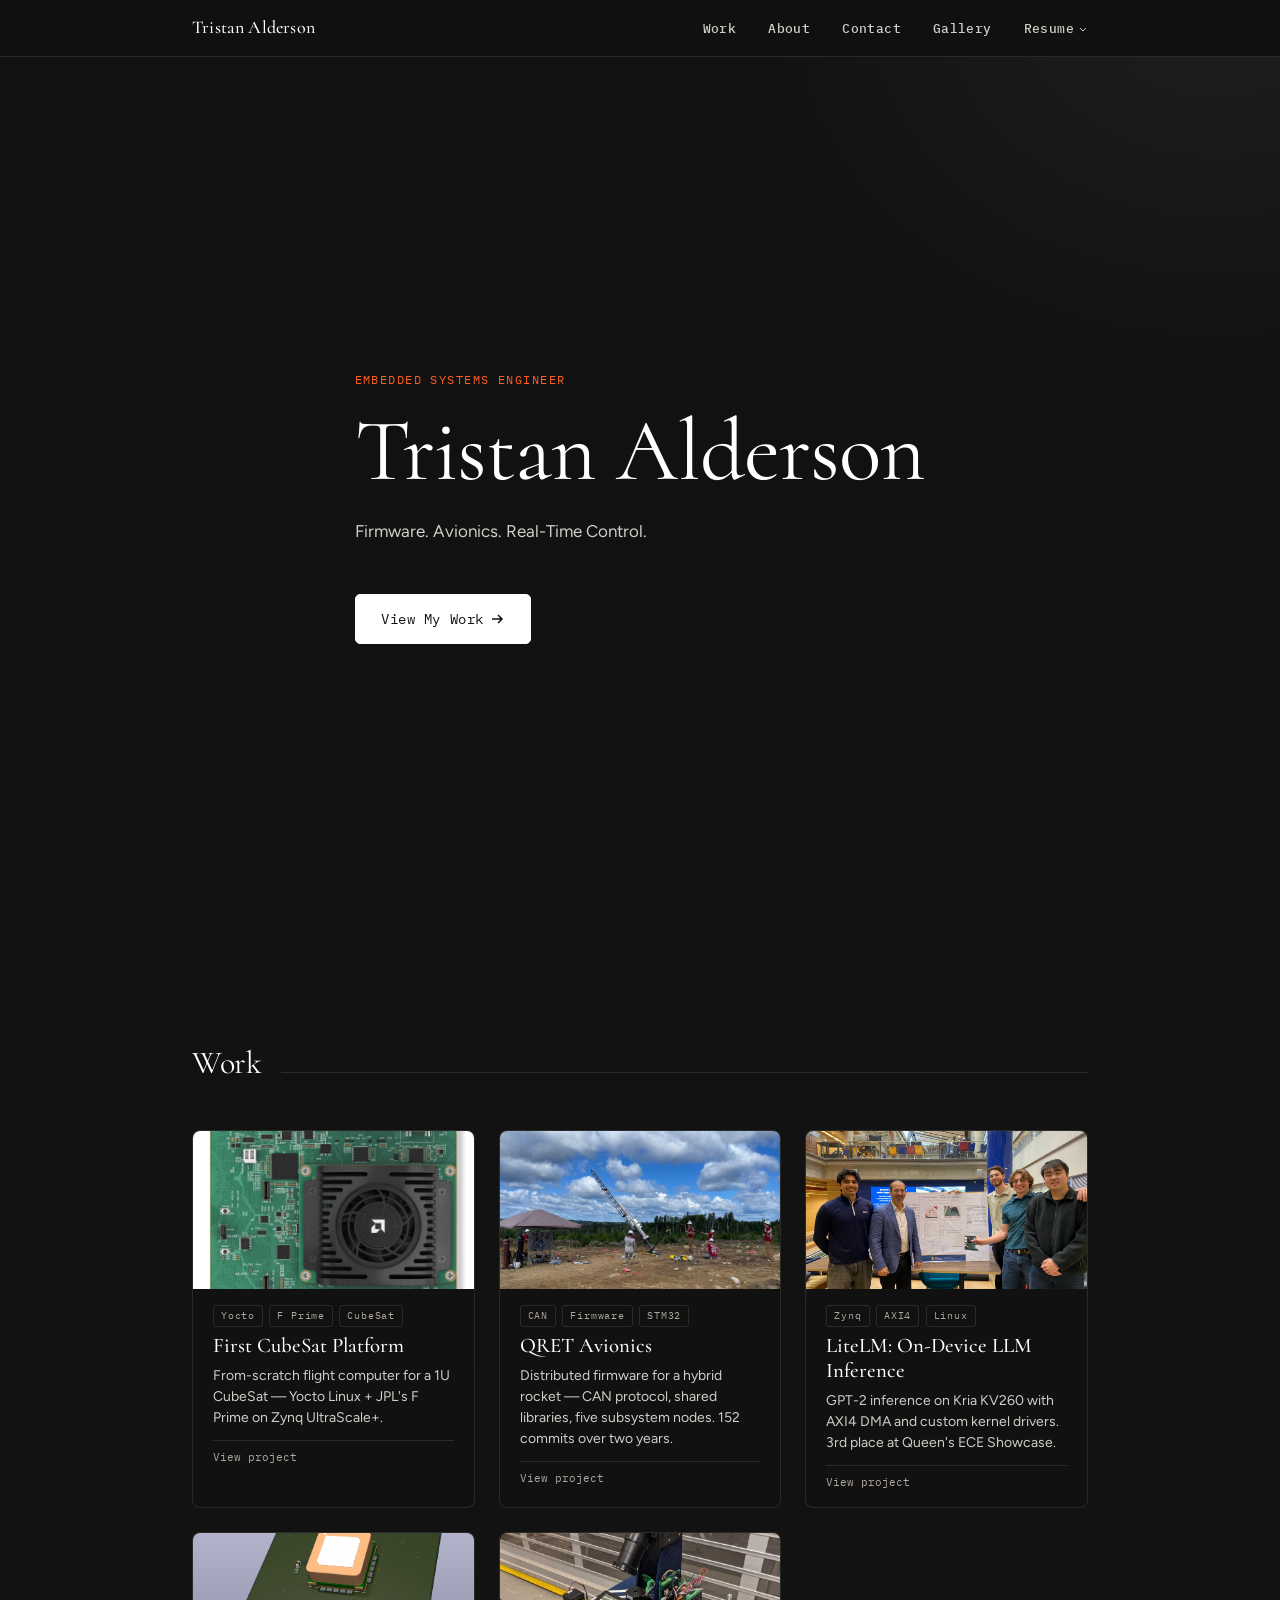
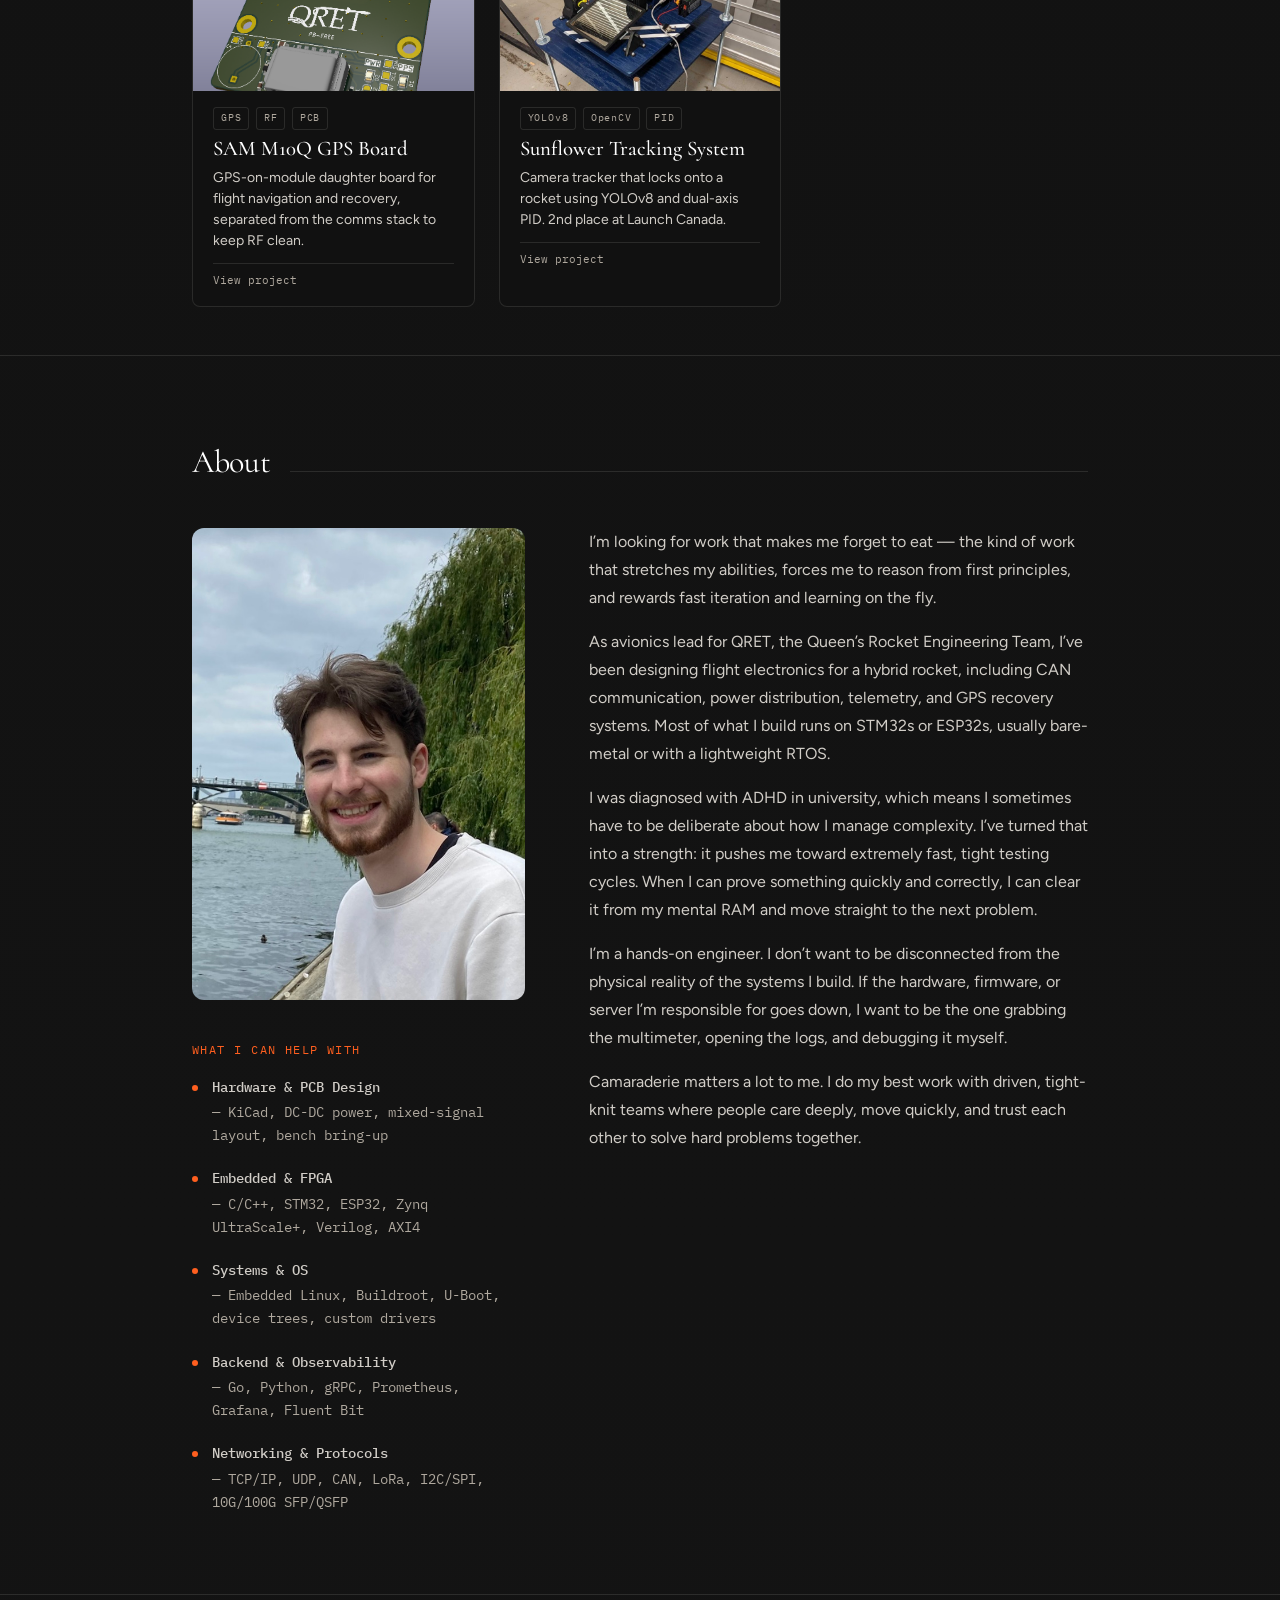
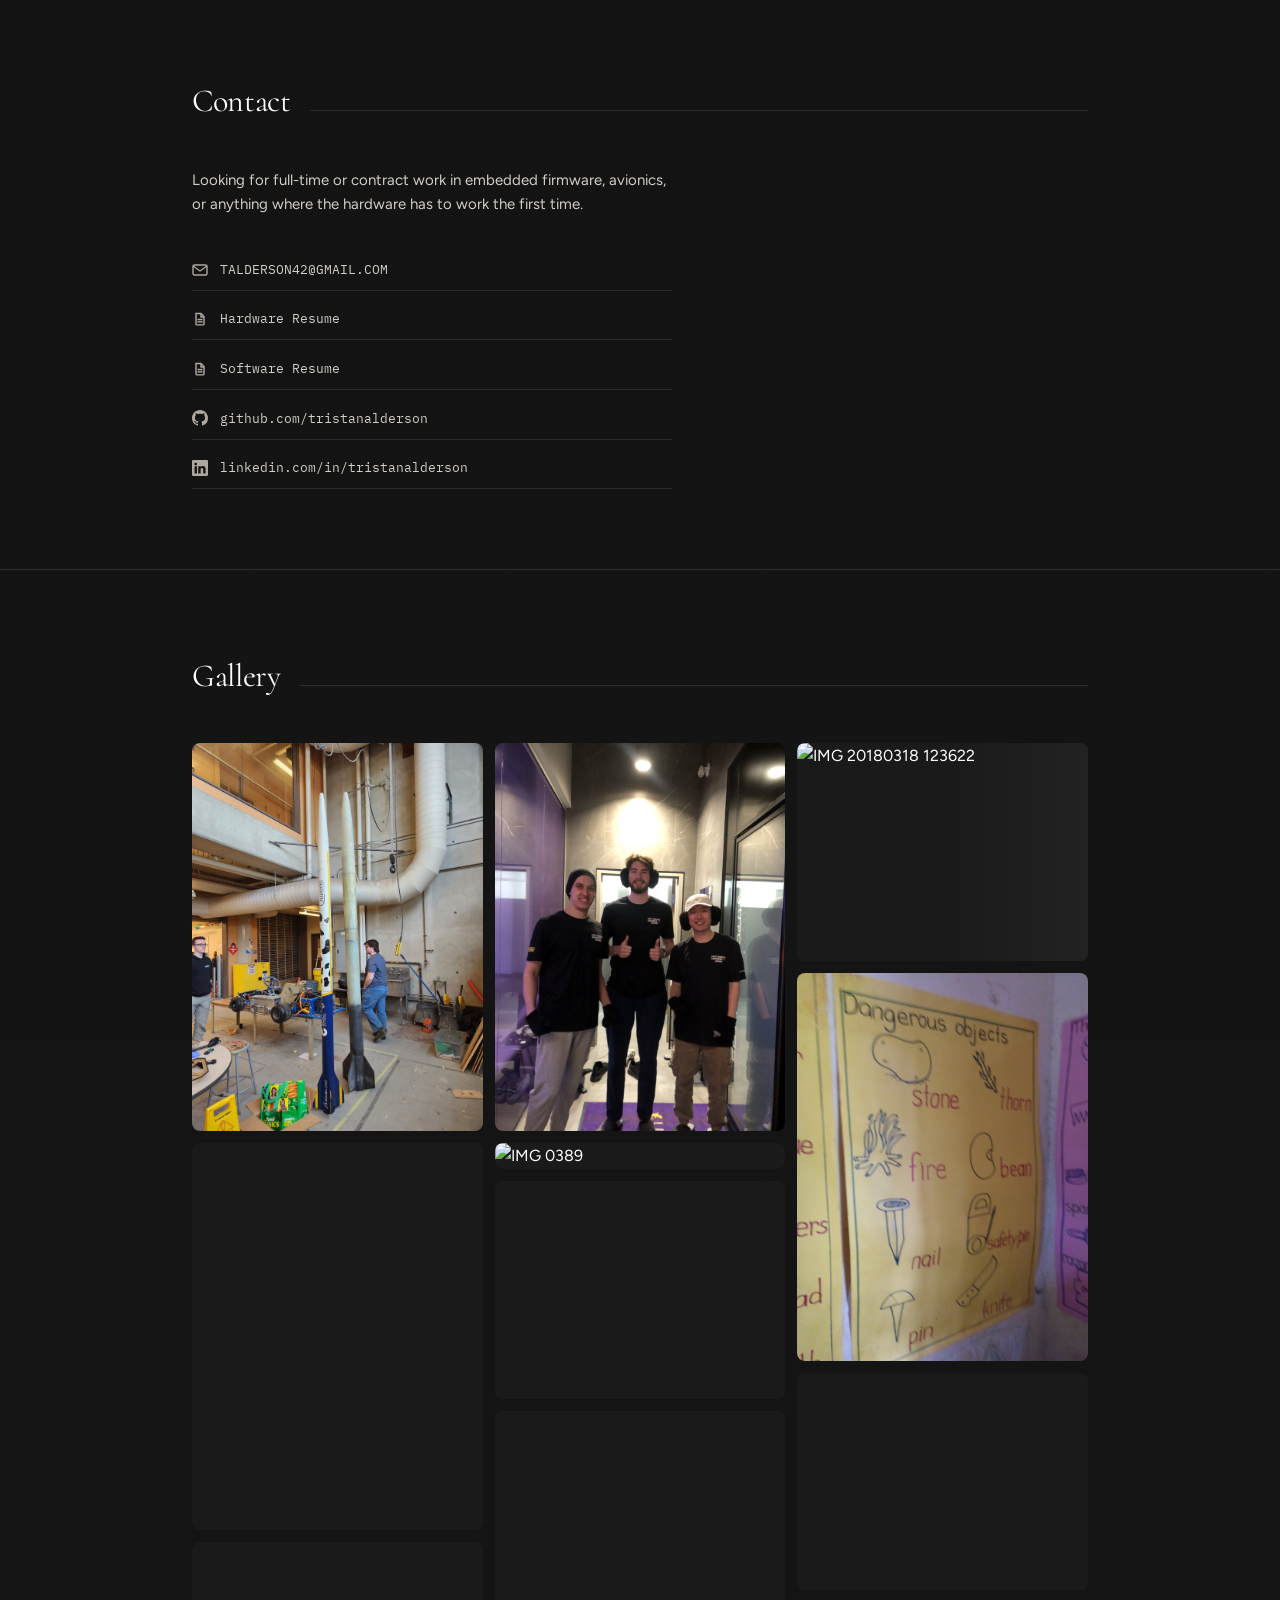
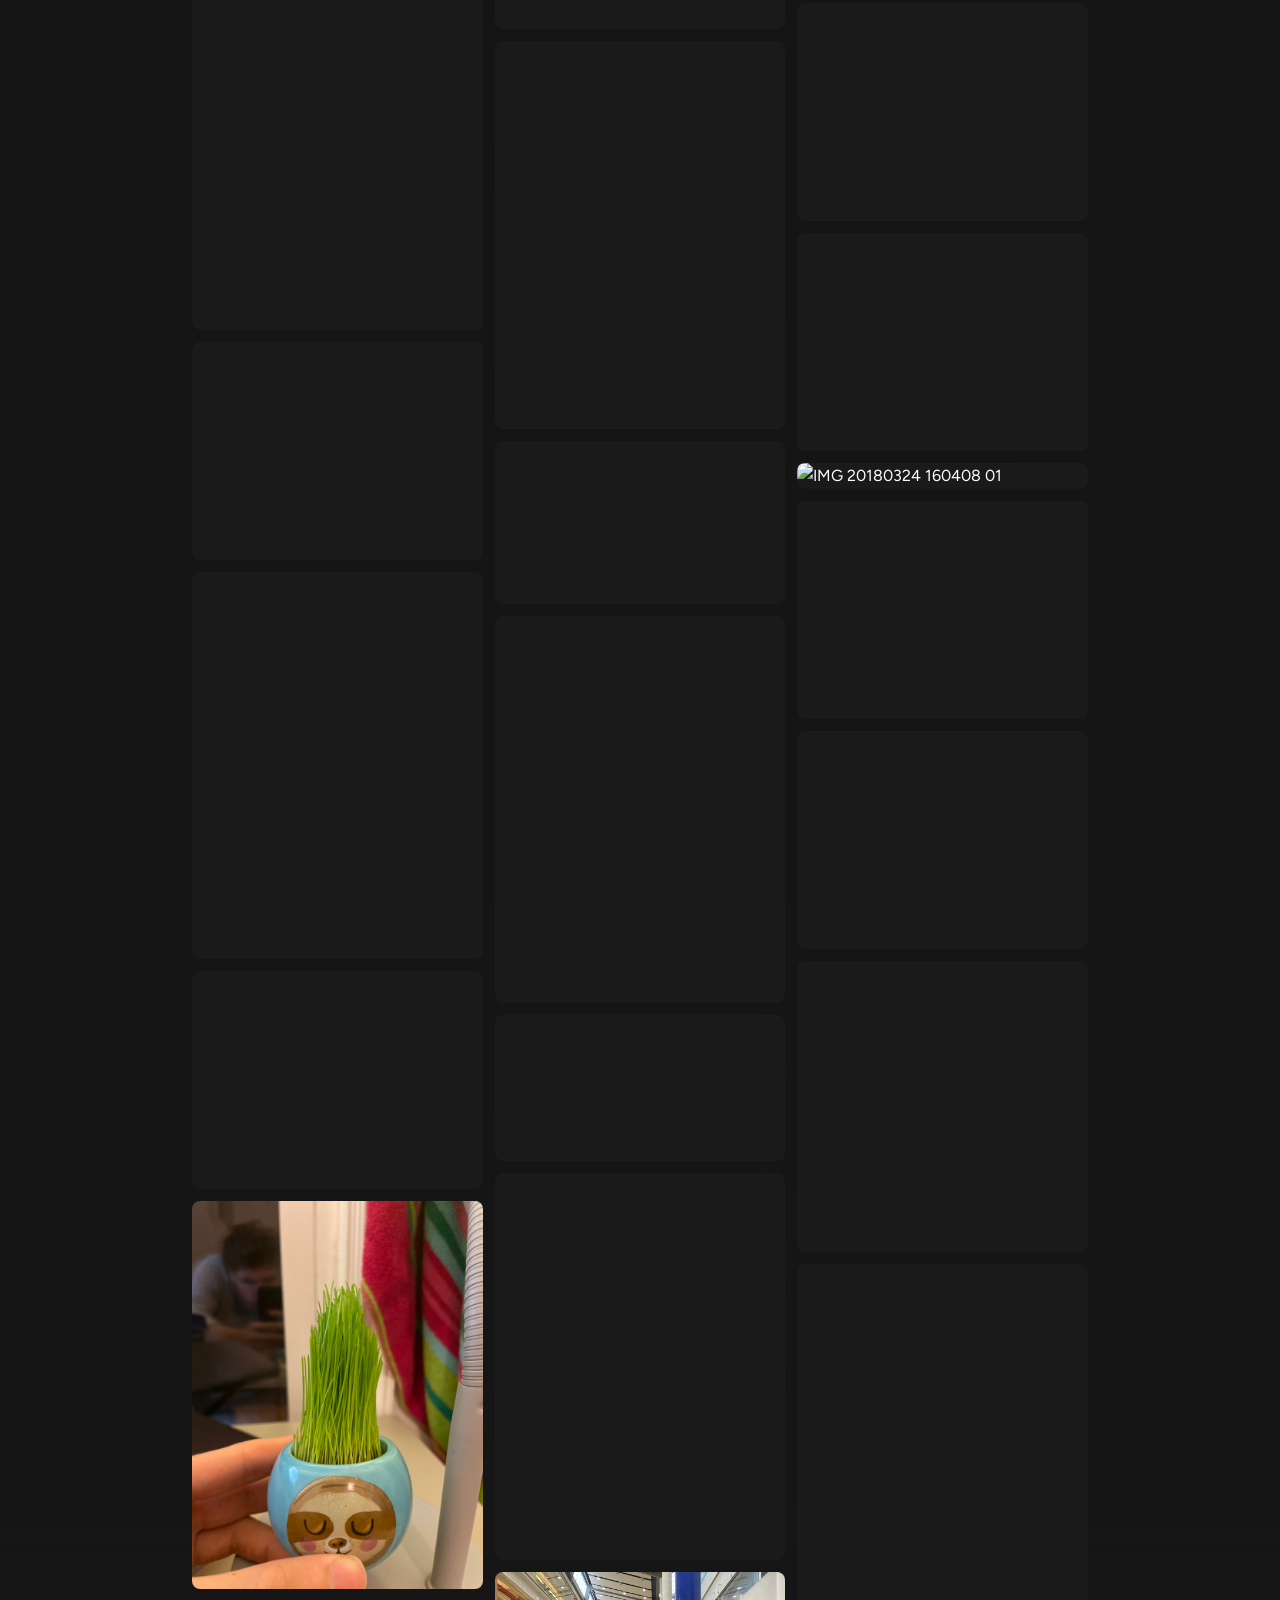
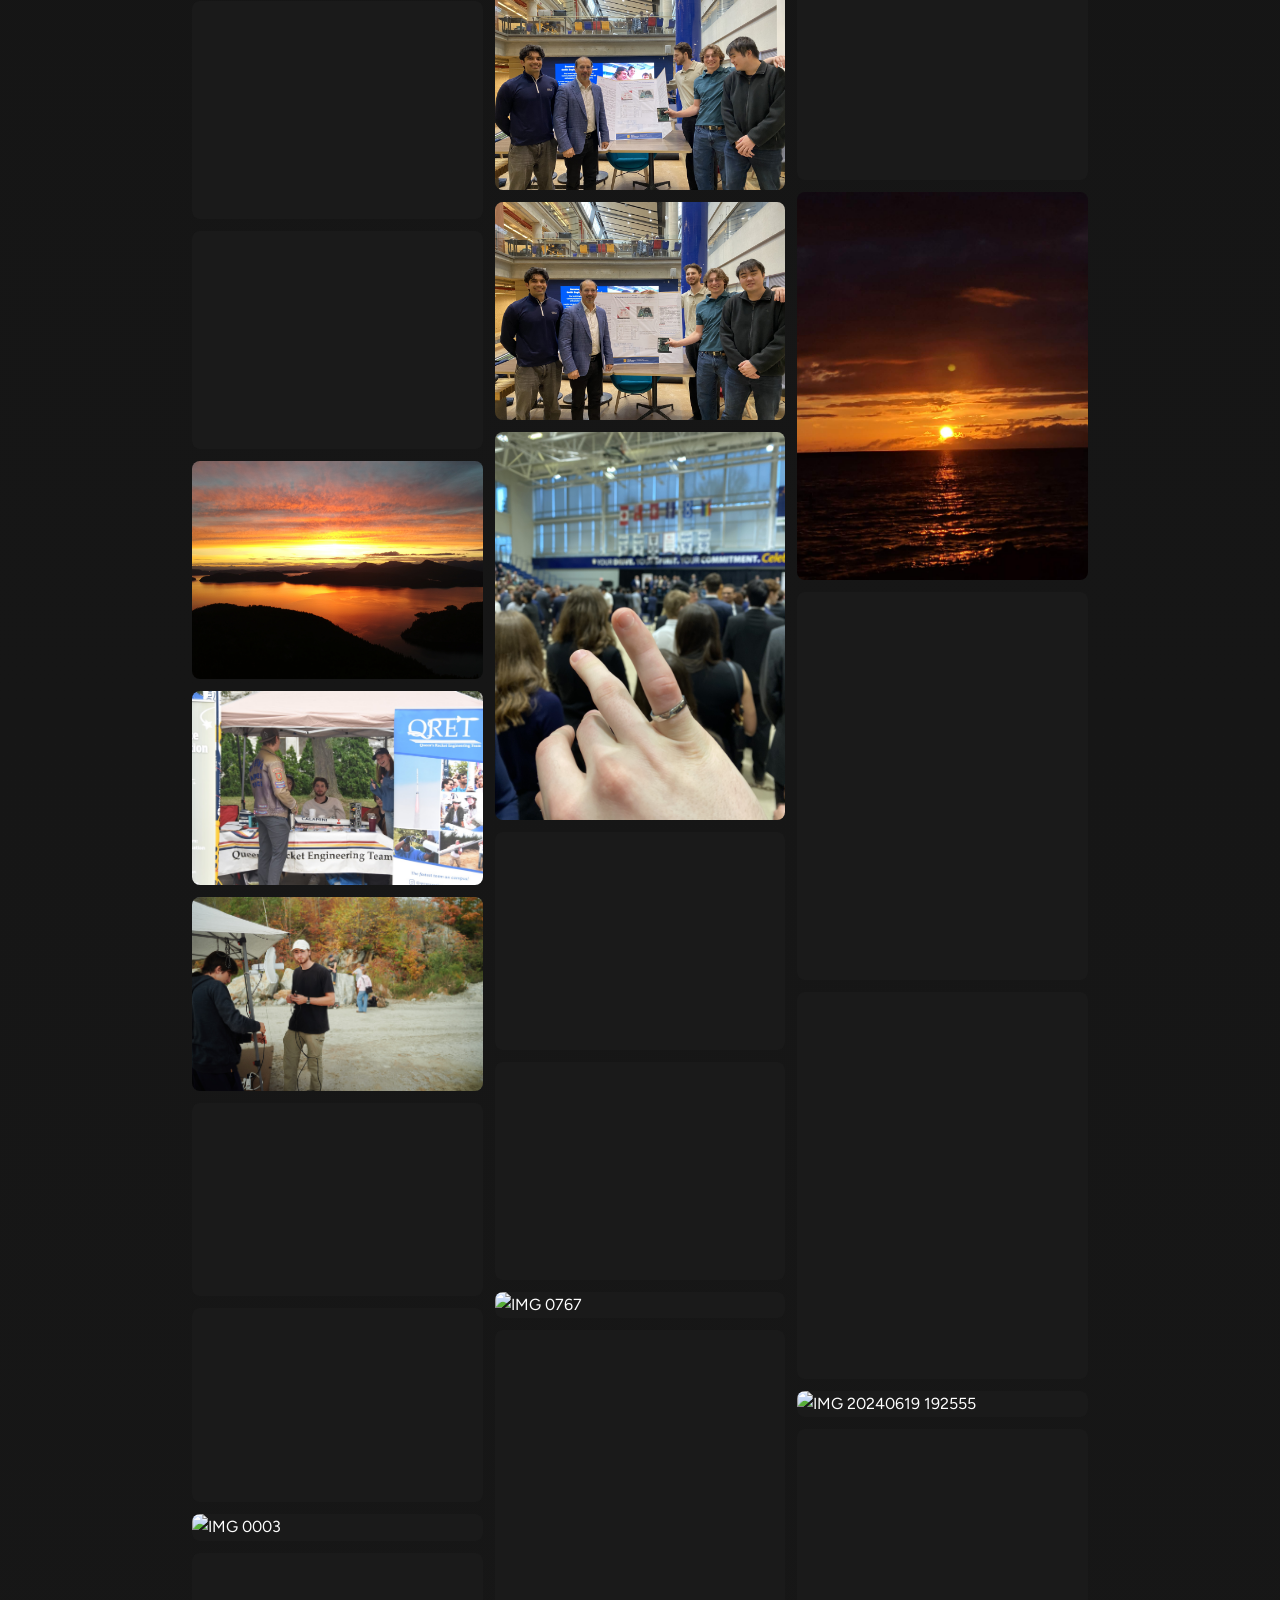
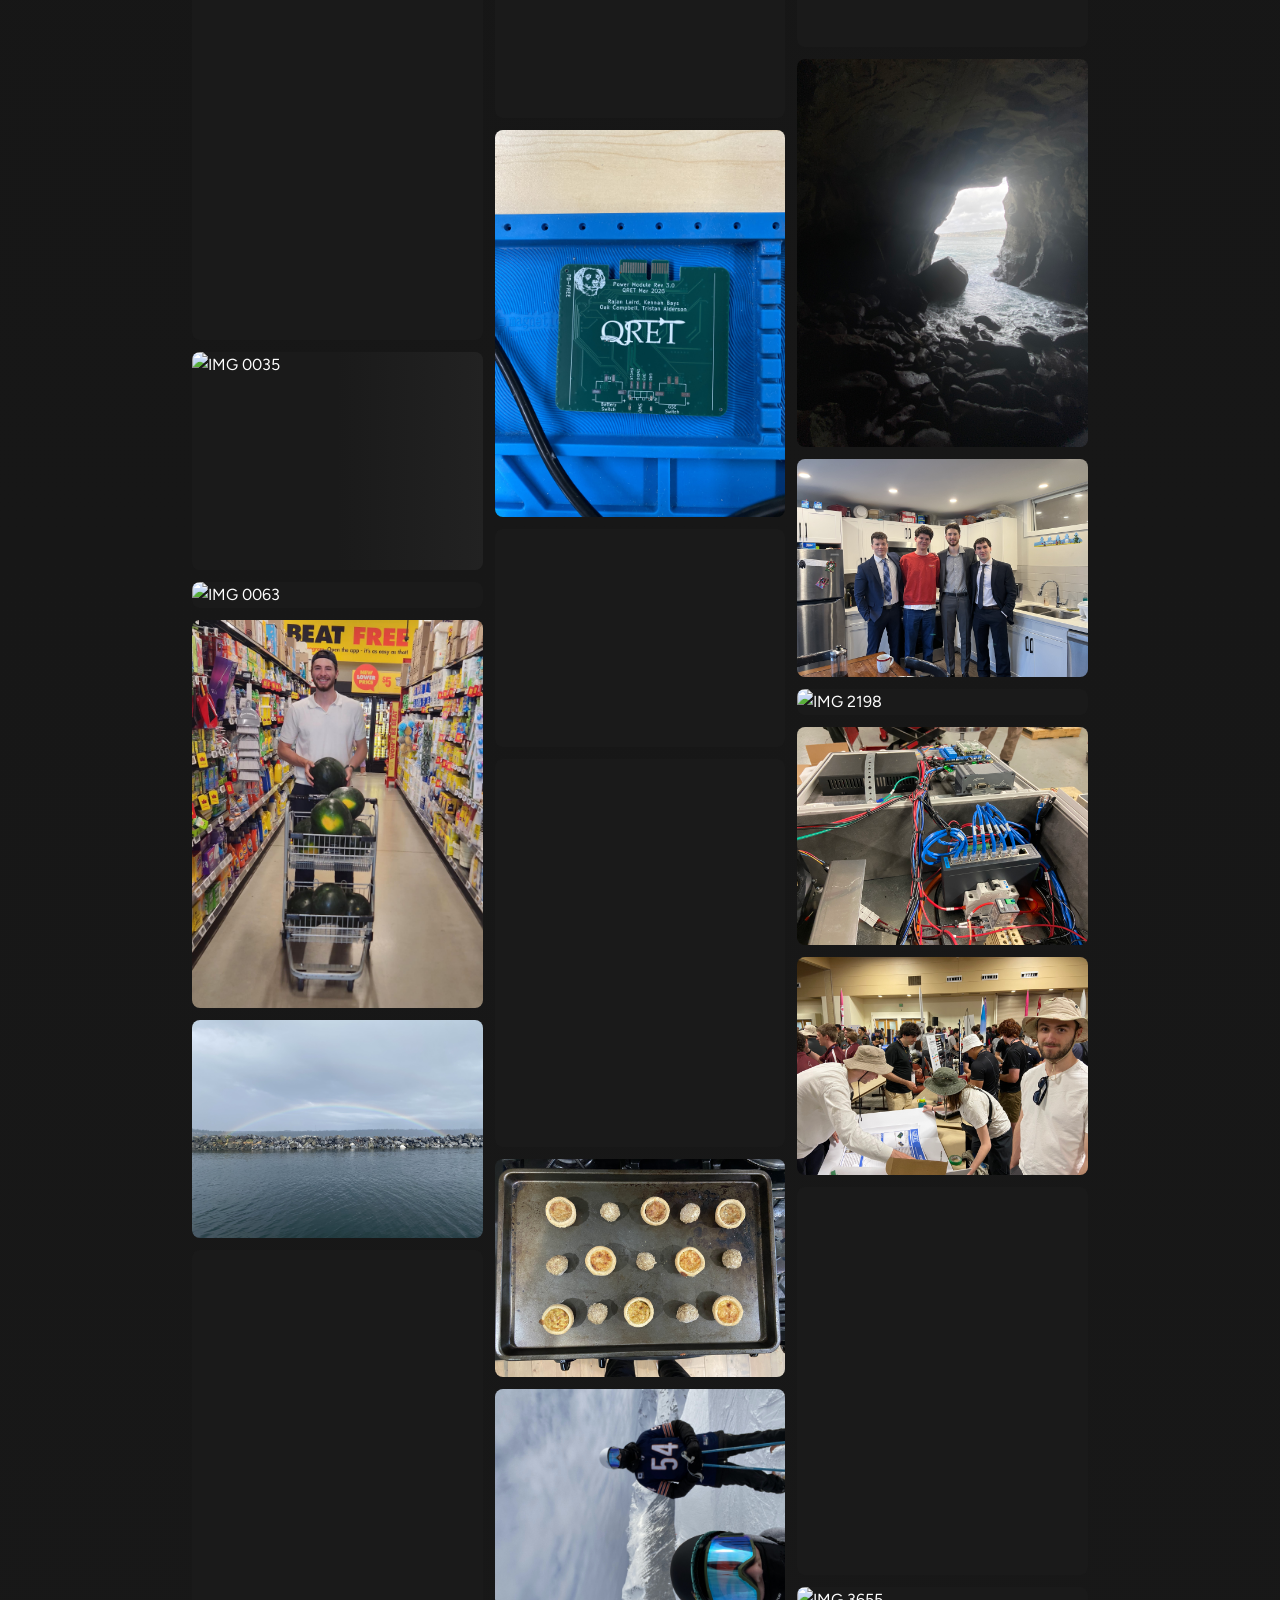
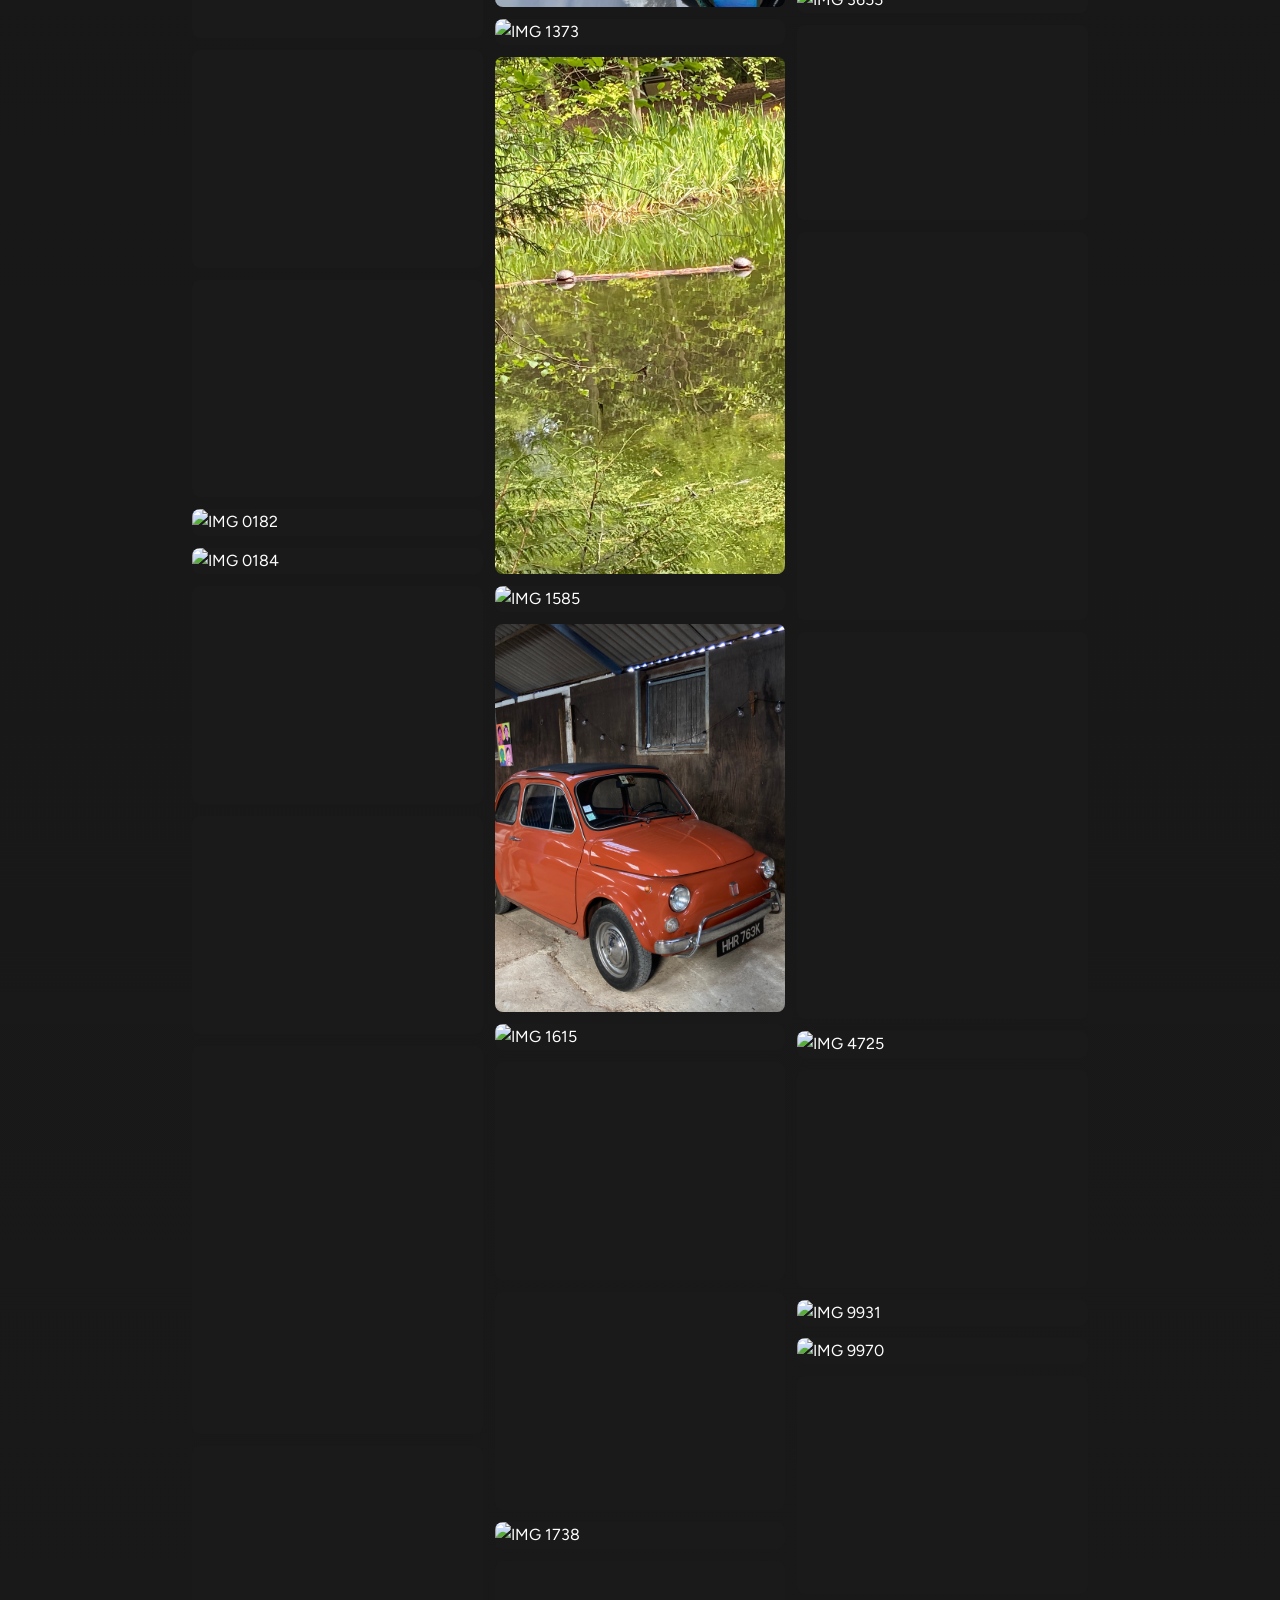
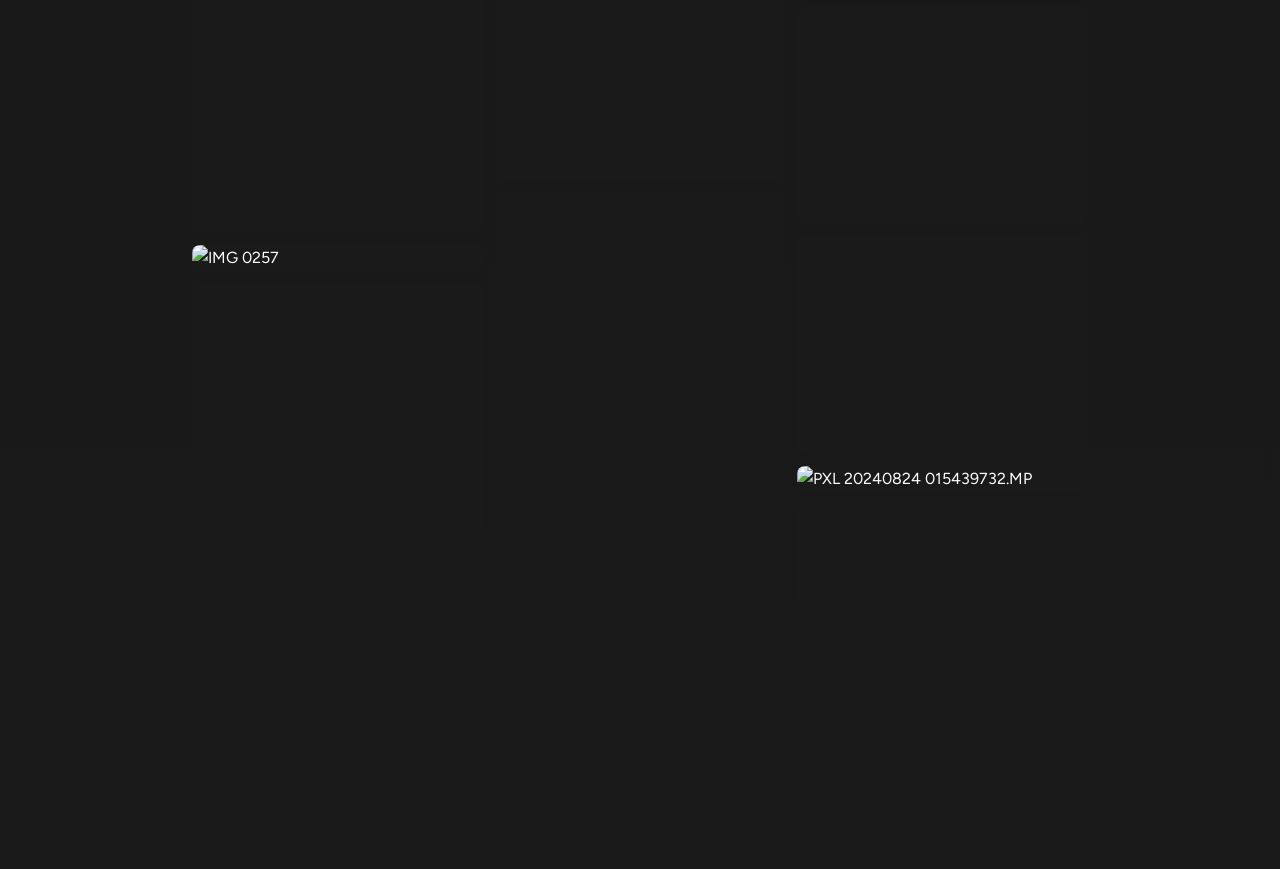
==== commit 609b512f: "Add QRET hardware photos and polish portfolio - Added 49 photos from PowerPoint to assets/images/qre" ====
--- a/index.html
+++ b/index.html
@@ -112,10 +112,29 @@
         <div class="section-rule" role="presentation"></div>
       </div>
       <div class="work-grid" role="list">
+        <a class="project-card" href="projects/satellite-bus-emulator.html" role="listitem"
+          aria-label="First CubeSat platform project">
+          <div class="project-thumb">
+            <img src="assets/projects/capstone/fpga_board.jpg" alt="Kria KV260 development board" loading="lazy" />
+          </div>
+          <div class="project-body">
+            <div class="project-tags" aria-label="Technologies">
+              <span class="tag">Yocto</span>
+              <span class="tag">F Prime</span>
+              <span class="tag">CubeSat</span>
+            </div>
+            <h3 class="project-card-title">First CubeSat Platform</h3>
+            <p class="project-tagline">From-scratch flight computer for a 1U CubeSat — Yocto Linux + JPL's F Prime on Zynq UltraScale+.</p>
+            <div class="project-footer">
+              <span class="project-link">View project</span>
+            </div>
+          </div>
+        </a>
+
         <a class="project-card" href="projects/qret-avionics.html" role="listitem"
           aria-label="QRET avionics firmware and protocol project">
           <div class="project-thumb">
-            <img src="assets/projects/gps-modules/gps_module_front.png" alt="QRET avionics hardware" loading="lazy" />
+            <img src="assets/images/qret/team-qret-card.jpg" alt="QRET team at launch site" loading="lazy" />
           </div>
           <div class="project-body">
             <div class="project-tags" aria-label="Technologies">
@@ -131,19 +150,20 @@
           </div>
         </a>
 
-        <a class="project-card" href="projects/satellite-bus-emulator.html" role="listitem"
-          aria-label="First CubeSat platform project">
-          <div class="project-thumb">
-            <img src="assets/projects/capstone/fpga_board.jpg" alt="Kria KV260 development board" loading="lazy" />
-          </div>
-          <div class="project-body">
-            <div class="project-tags" aria-label="Technologies">
-              <span class="tag">Yocto</span>
-              <span class="tag">F Prime</span>
-              <span class="tag">CubeSat</span>
-            </div>
-            <h3 class="project-card-title">First CubeSat Platform</h3>
-            <p class="project-tagline">From-scratch flight computer for a 1U CubeSat — Yocto Linux + JPL's F Prime on Zynq UltraScale+.</p>
+        <a class="project-card" href="projects/fpga-embedded.html" role="listitem"
+          aria-label="FPGA and embedded firmware project">
+          <div class="project-thumb">
+            <img src="assets/projects/capstone/IMG_0656.jpg" alt="LiteLM team at Queen's ECE Showcase" loading="lazy" />
+          </div>
+          <div class="project-body">
+            <div class="project-tags" aria-label="Technologies">
+              <span class="tag">Zynq</span>
+              <span class="tag">AXI4</span>
+              <span class="tag">Linux</span>
+            </div>
+            <h3 class="project-card-title">LiteLM: On-Device LLM Inference</h3>
+            <p class="project-tagline">GPT-2 inference on Kria KV260 with AXI4 DMA and custom kernel drivers. 3rd place
+              at Queen's ECE Showcase.</p>
             <div class="project-footer">
               <span class="project-link">View project</span>
             </div>
@@ -170,88 +190,6 @@
           </div>
         </a>
 
-        <a class="project-card" href="projects/power-module.html" role="listitem" aria-label="Power module project">
-          <div class="project-thumb">
-            <img src="assets/projects/power-module/Screenshot%202026-04-30%20172020.png" alt="Power module render"
-              loading="lazy" />
-          </div>
-          <div class="project-body">
-            <div class="project-tags" aria-label="Technologies">
-              <span class="tag">Power</span>
-              <span class="tag">DC-DC</span>
-              <span class="tag">Safety</span>
-            </div>
-            <h3 class="project-card-title">Power Module</h3>
-            <p class="project-tagline">ORed 24V power with buck conversion to 3.3V and 5V. Found a zener shunt bug
-              during bring-up.</p>
-            <div class="project-footer">
-              <span class="project-link">View project</span>
-            </div>
-          </div>
-        </a>
-
-        <a class="project-card" href="projects/control-sensor-modules.html" role="listitem"
-          aria-label="Control and sensor modules project">
-          <div class="project-thumb">
-            <img src="assets/projects/control-modules/Screenshot%202026-04-30%20173053.png" alt="Mixed module render"
-              loading="lazy" />
-          </div>
-          <div class="project-body">
-            <div class="project-tags" aria-label="Technologies">
-              <span class="tag">Control</span>
-              <span class="tag">Sensors</span>
-              <span class="tag">STM32</span>
-            </div>
-            <h3 class="project-card-title">Control and Sensor Modules</h3>
-            <p class="project-tagline">ESP32 upper and STM32 lower control boards for valve actuation and pressure
-              transducer reads, connected by a 6-pin Molex Nano-Fit cable.</p>
-            <div class="project-footer">
-              <span class="project-link">View project</span>
-            </div>
-          </div>
-        </a>
-
-        <a class="project-card" href="projects/ground-station.html" role="listitem" aria-label="Ground station project">
-          <div class="project-thumb">
-            <img src="assets/projects/ground-station/Screenshot%202026-05-01%20141629.png" alt="Ground station platform"
-              loading="lazy" />
-          </div>
-          <div class="project-body">
-            <div class="project-tags" aria-label="Technologies">
-              <span class="tag">Telemetry</span>
-              <span class="tag">RF</span>
-              <span class="tag">Systems</span>
-            </div>
-            <h3 class="project-card-title">Ground Station</h3>
-            <p class="project-tagline">Greg: handheld ground station for live telemetry decode and GPS recovery
-              tracking.</p>
-            <div class="project-footer">
-              <span class="project-link">View project</span>
-            </div>
-          </div>
-        </a>
-
-        <a class="project-card" href="projects/avionics-firmware.html" role="listitem"
-          aria-label="Avionics firmware and protocols project">
-          <div class="project-thumb">
-            <img src="assets/projects/avionics-stack/avionics_stack1.png" alt="Avionics stack" loading="lazy" />
-          </div>
-          <div class="project-body">
-            <div class="project-tags" aria-label="Technologies">
-              <span class="tag">C/C++</span>
-              <span class="tag">CAN</span>
-              <span class="tag">STM32</span>
-            </div>
-            <h3 class="project-card-title">Avionics Firmware and Protocols</h3>
-            <p class="project-tagline">Shared firmware libraries (av-libraries) with locked-down CAN protocol, heartbeat
-              monitoring, and telemetry forwarding.
-            </p>
-            <div class="project-footer">
-              <span class="project-link">View project</span>
-            </div>
-          </div>
-        </a>
-
         <a class="project-card" href="projects/computer-vision.html" role="listitem"
           aria-label="Sunflower tracking system project">
           <div class="project-thumb">
@@ -266,26 +204,6 @@
             <h3 class="project-card-title">Sunflower Tracking System</h3>
             <p class="project-tagline">Camera tracker that locks onto a rocket using YOLOv8 and dual-axis PID. 2nd place
               at Launch Canada.</p>
-            <div class="project-footer">
-              <span class="project-link">View project</span>
-            </div>
-          </div>
-        </a>
-
-        <a class="project-card" href="projects/fpga-embedded.html" role="listitem"
-          aria-label="FPGA and embedded firmware project">
-          <div class="project-thumb">
-            <img src="assets/projects/capstone/IMG_0656.jpg" alt="LiteLM team at Queen's ECE Showcase" loading="lazy" />
-          </div>
-          <div class="project-body">
-            <div class="project-tags" aria-label="Technologies">
-              <span class="tag">Zynq</span>
-              <span class="tag">AXI4</span>
-              <span class="tag">Linux</span>
-            </div>
-            <h3 class="project-card-title">LiteLM: On-Device LLM Inference</h3>
-            <p class="project-tagline">GPT-2 inference on Kria KV260 with AXI4 DMA and custom kernel drivers. 3rd place
-              at Queen's ECE Showcase.</p>
             <div class="project-footer">
               <span class="project-link">View project</span>
             </div>
--- a/css/style.css
+++ b/css/style.css
@@ -373,8 +373,9 @@
 }
 
 .work-grid {
-  column-width: 260px;
-  column-gap: 1.5rem;
+  display: grid;
+  grid-template-columns: repeat(auto-fill, minmax(280px, 1fr));
+  gap: 1.5rem;
 }
 
 .project-card {
@@ -387,8 +388,7 @@
   transition: border-color 0.2s, transform 0.2s, box-shadow 0.2s;
   display: flex;
   flex-direction: column;
-  break-inside: avoid;
-  margin-bottom: 1.5rem;
+  margin-bottom: 0;
 }
 
 .project-card:hover {
@@ -520,40 +520,43 @@
   list-style: none;
   display: flex;
   flex-direction: column;
-  gap: 0.6rem;
+  gap: 1.25rem;
   margin: 0;
   padding: 0;
 }
 
 .skill-item {
-  display: flex;
-  align-items: flex-start;
-  gap: 0.75rem;
-  font-family: var(--font-mono);
-  font-size: 13px;
-  color: var(--text-2);
-  line-height: 1.5;
+  display: block;
+  font-family: var(--font-mono);
+  font-size: 14px;
+  color: var(--text-2);
+  line-height: 1.65;
+  padding-left: 1.25rem;
+  position: relative;
 }
 
 .skill-item strong {
-  min-width: 10.5em;
-  flex-shrink: 0;
+  display: block;
+  color: var(--text-1);
+  font-weight: 500;
+  margin-bottom: 0.15rem;
 }
 
 .skill-item span {
-  flex: 1;
+  display: block;
   color: var(--text-3);
+  padding-left: 0;
 }
 
 .skill-item::before {
   content: "";
-  display: block;
+  position: absolute;
+  left: 0;
+  top: 0.65em;
   width: 6px;
   height: 6px;
-  margin-top: 0.55em;
   border-radius: 50%;
   background: var(--accent);
-  flex-shrink: 0;
 }
 
 /* Contact */
@@ -1122,178 +1125,95 @@
   }
 }
 
-/* Subsystem cards for QRET architecture page */
-.subsystem-cards {
+/* Timeline */
+.timeline {
+  margin: 2rem 0 3rem;
+  padding-left: 2rem;
+  border-left: 2px solid var(--border);
+}
+
+.timeline-item {
+  display: grid;
+  grid-template-columns: 80px 1fr;
+  gap: 1.5rem;
+  margin-bottom: 1.5rem;
+  position: relative;
+}
+
+.timeline-item::before {
+  content: '';
+  position: absolute;
+  left: -2.5rem;
+  top: 0.25rem;
+  width: 10px;
+  height: 10px;
+  background: var(--accent);
+  border-radius: 50%;
+  border: 2px solid var(--surface);
+}
+
+/* Media Gallery */
+.media-gallery {
   display: grid;
   grid-template-columns: repeat(auto-fit, minmax(280px, 1fr));
-  gap: 1.5rem;
+  gap: 1rem;
   margin: 2rem 0;
 }
 
-.subsystem-card {
-  padding: 1.5rem;
-  background: var(--background-secondary);
-  border: 1px solid var(--border-color);
-  border-radius: 8px;
-  transition: border-color 0.2s;
-}
-
-.subsystem-card:hover {
-  border-color: var(--primary-color);
-}
-
-.subsystem-card h4 {
-  font-family: 'IBM Plex Mono', monospace;
-  font-size: 1rem;
-  font-weight: 500;
-  margin: 0 0 0.75rem 0;
-  color: var(--text-primary);
-}
-
-.subsystem-card p {
-  font-size: 0.9rem;
-  line-height: 1.6;
-  margin: 0;
-  color: var(--text-secondary);
-}
-
-.subsystem-card a {
-  color: var(--primary-color);
-  text-decoration: none;
-  font-weight: 500;
-}
-
-.subsystem-card a:hover {
-  text-decoration: underline;
-}
-
-/* Stats, repo links, and tech stack lists */
-.stats-list, .repo-links, .tech-stack-list, .gate-list, .timeline-list, .ordered-list {
-  list-style: none;
-  padding: 0;
-  margin: 1rem 0;
-}
-
-.stats-list li, .tech-stack-list li {
-  padding: 0.5rem 0;
-  border-bottom: 1px solid var(--border-color);
-  font-size: 0.95rem;
-}
-
-.stats-list li:last-child, .tech-stack-list li:last-child {
-  border-bottom: none;
-}
-
-.repo-links li {
-  margin: 0.75rem 0;
-}
-
-.repo-links a {
-  color: var(--primary-color);
-  text-decoration: none;
-  font-family: 'IBM Plex Mono', monospace;
-  font-size: 0.9rem;
-}
-
-.repo-links a:hover {
-  text-decoration: underline;
-}
-
-.gate-list li, .timeline-list li {
-  padding: 0.5rem 0;
-  font-size: 0.95rem;
-}
-
-.ordered-list {
-  list-style: decimal;
-  padding-left: 1.5rem;
-}
-
-.ordered-list li {
-  padding: 0.5rem 0;
-  font-size: 0.95rem;
-}
-
-/* Code highlights */
-.code-highlight {
-  margin: 1.5rem 0;
-}
-
-.code-label {
-  font-family: 'IBM Plex Mono', monospace;
-  font-size: 0.85rem;
-  font-weight: 500;
-  color: var(--text-secondary);
-  margin-bottom: 0.5rem;
-}
-
-.code-highlight pre {
-  background: var(--background-secondary);
-  border: 1px solid var(--border-color);
+.media-gallery img {
+  width: 100%;
+  height: auto;
   border-radius: 4px;
-  padding: 1rem;
-  overflow-x: auto;
-  font-size: 0.85rem;
-  line-height: 1.6;
-}
-
-.code-highlight code {
-  font-family: 'IBM Plex Mono', monospace;
-  color: var(--text-primary);
-}
-
-/* Blockquotes for project pages */
-.project-quote {
-  margin: 1.5rem 0;
-  padding-left: 1.5rem;
-  border-left: 3px solid var(--primary-color);
-  font-style: italic;
-  color: var(--text-secondary);
-}
-
-/* Subsection titles */
-.subsection-title {
-  font-family: 'IBM Plex Mono', monospace;
-  font-size: 1.1rem;
-  font-weight: 500;
-  margin: 2rem 0 1rem 0;
-  color: var(--text-primary);
-}
-
-/* Project image hero */
-.project-image-hero {
-  background: var(--surface);
-  padding: 0;
-  margin-bottom: 3rem;
-}
-
-.project-image-hero .container {
-  max-width: 1400px;
-  padding: 0;
-}
-
+  border: 1px solid var(--border);
+}
+
+/* Hero Image (for project pages) */
 .hero-image {
   width: 100%;
-  height: auto;
-  display: block;
-}
-
-/* Project inline images */
-.project-image {
-  margin: 2rem 0;
-}
-
-.project-image img {
+  margin: 0 0 3rem 0;
+}
+
+.hero-image img {
   width: 100%;
   height: auto;
   border-radius: 8px;
   border: 1px solid var(--border);
 }
-
-.project-image figcaption {
-  font-family: var(--font-mono);
-  font-size: 13px;
-  color: var(--text-3);
-  margin-top: 0.75rem;
-  text-align: center;
-}
+  border-radius: 50%;
+  border: 2px solid var(--surface);
+}
+
+.timeline-year {
+  font-family: var(--font-mono);
+  font-size: 14px;
+  font-weight: 500;
+  color: var(--accent);
+  text-align: right;
+}
+
+.timeline-content {
+  font-family: var(--font-sans);
+  font-size: 15px;
+  line-height: 1.6;
+  color: var(--text-2);
+}
+
+.timeline-content strong {
+  color: var(--text-1);
+  font-weight: 500;
+}
+
+@media (max-width: 768px) {
+  .timeline {
+    padding-left: 1rem;
+  }
+
+  .timeline-item {
+    grid-template-columns: 60px 1fr;
+    gap: 1rem;
+  }
+
+  .timeline-item::before {
+    left: -1.6rem;
+  }
+}
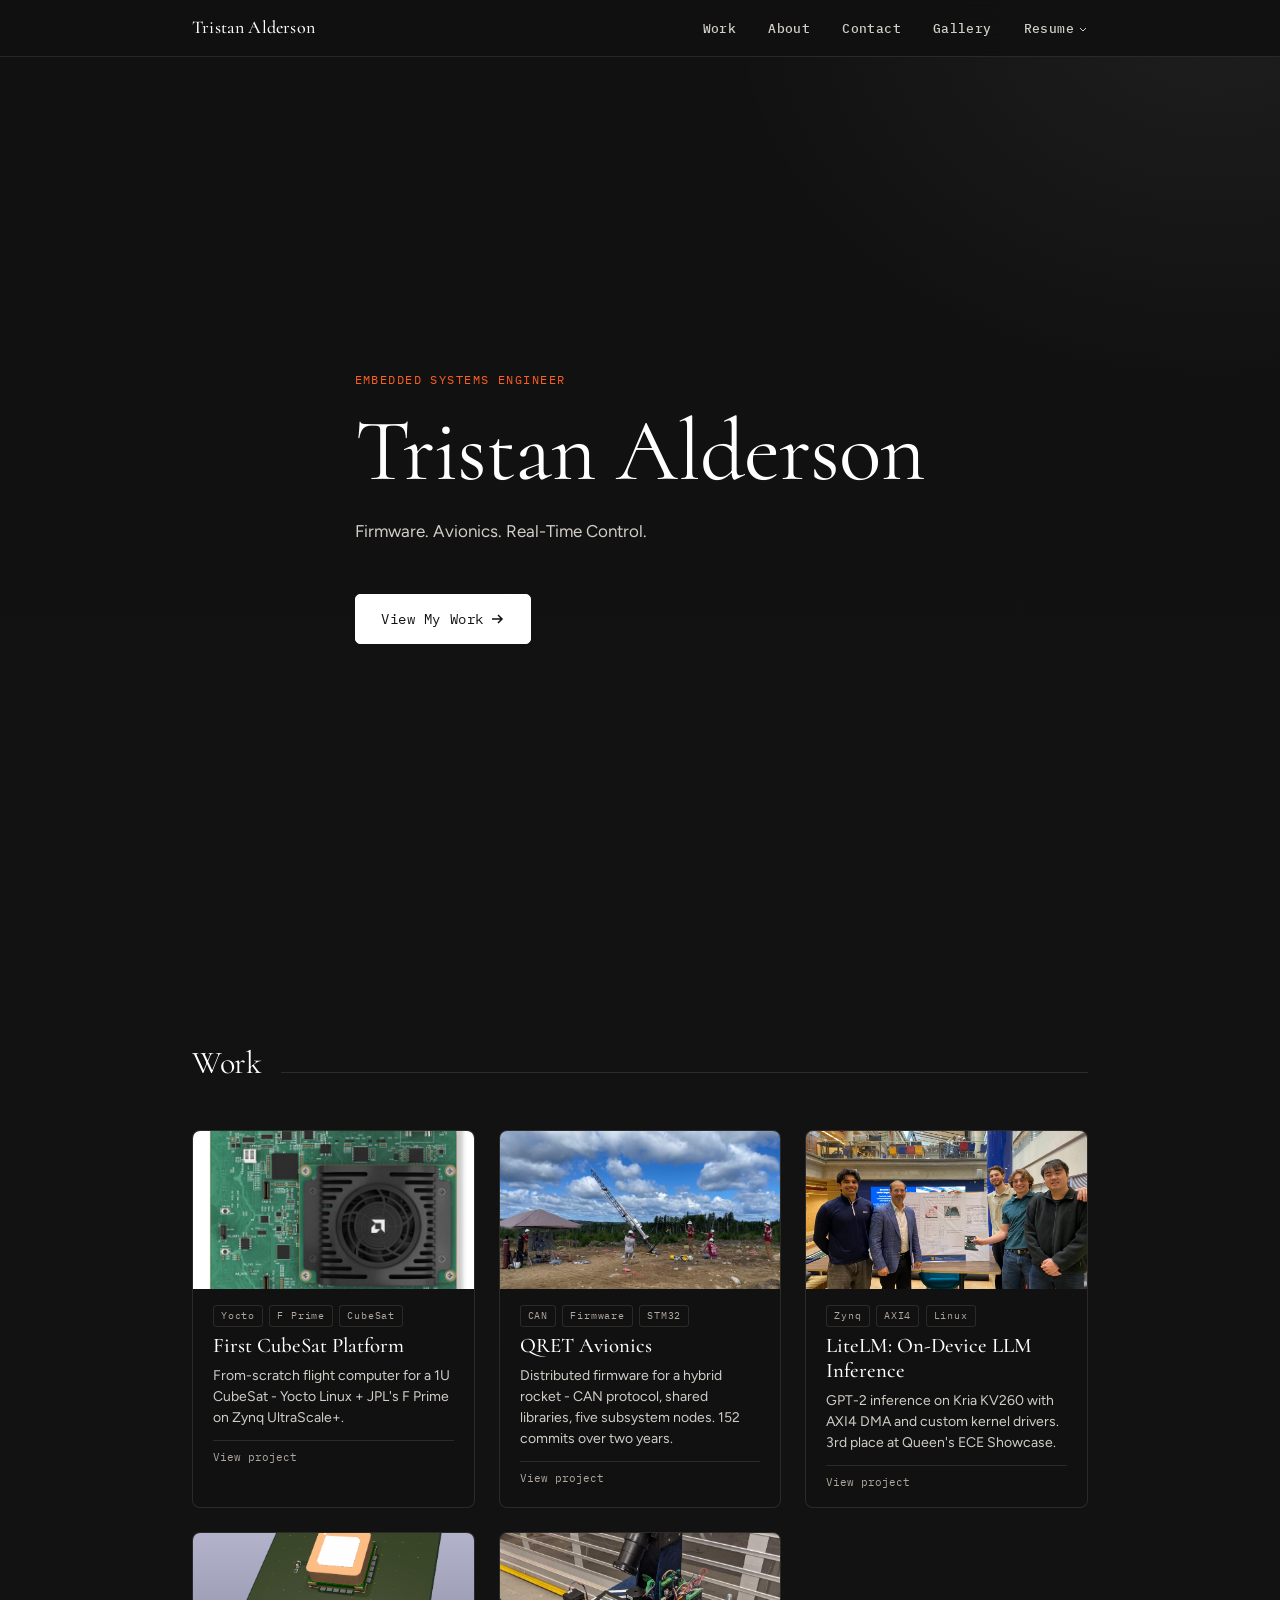
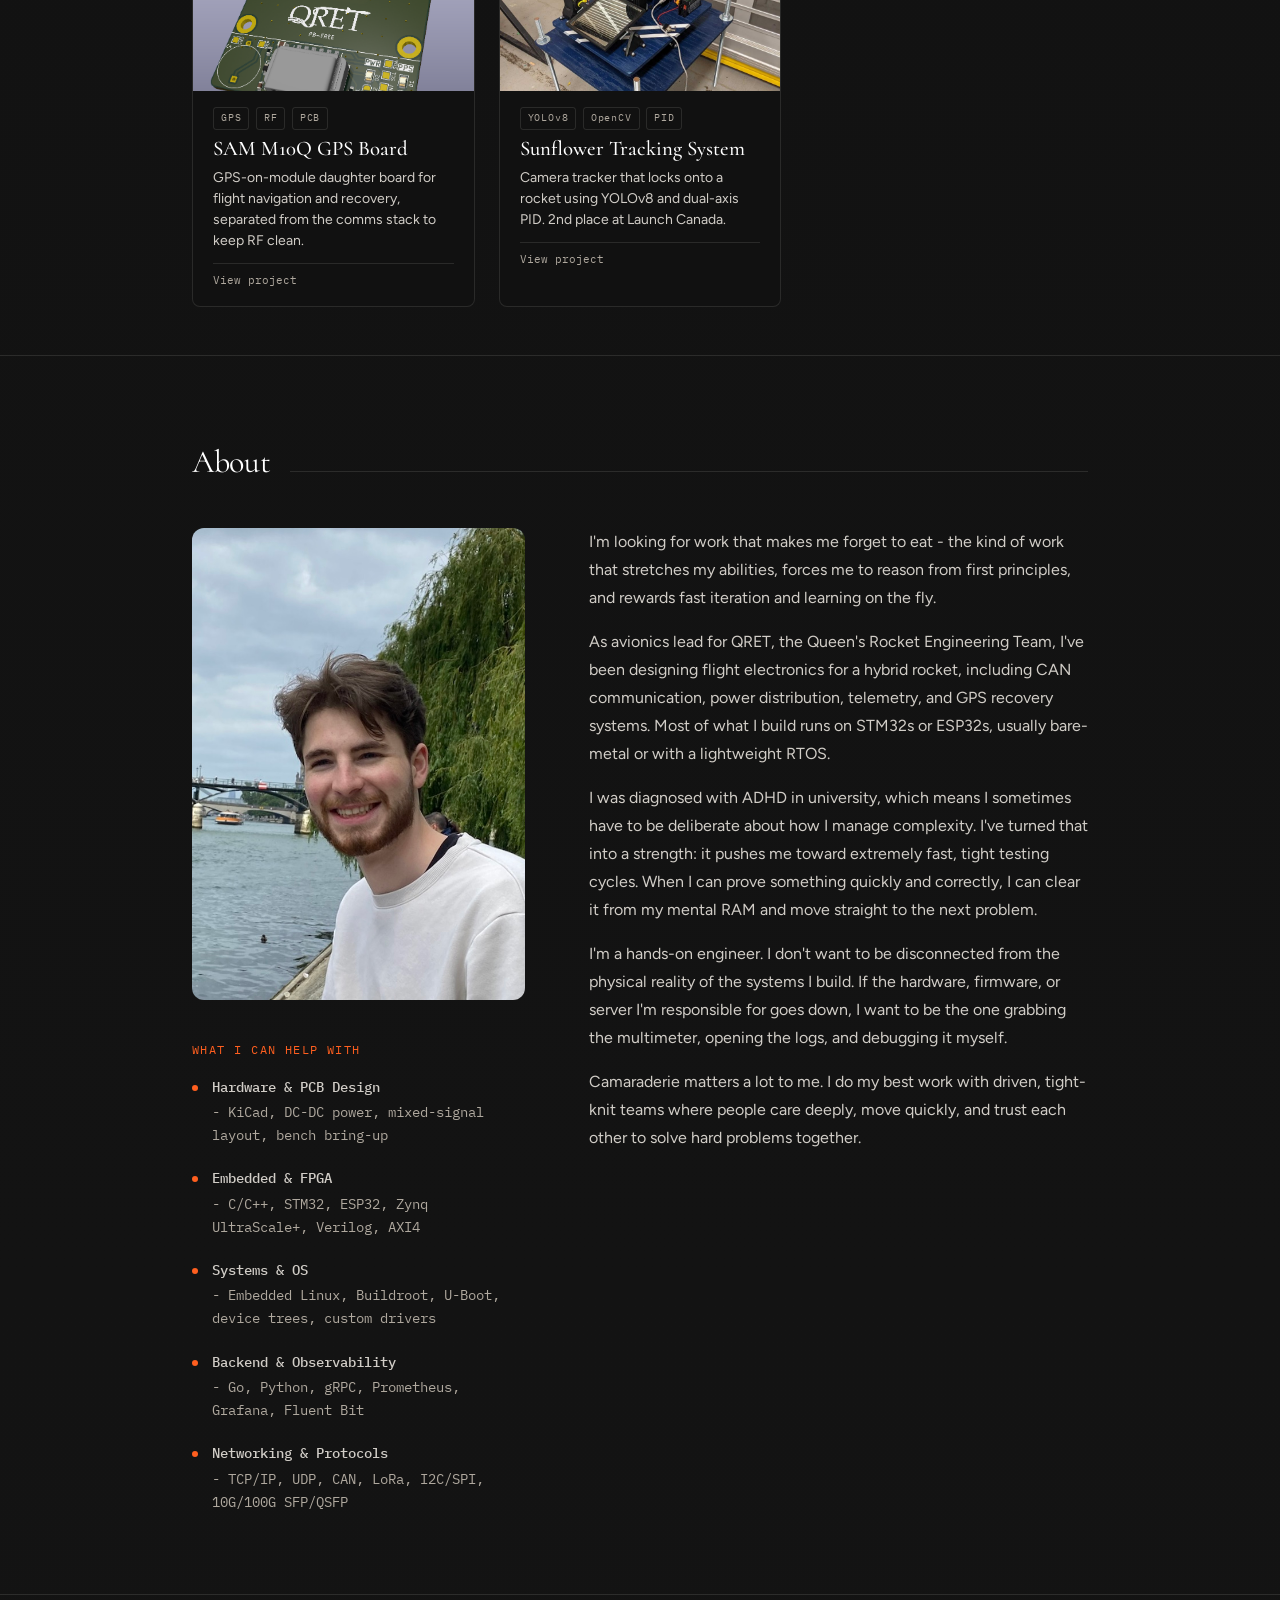
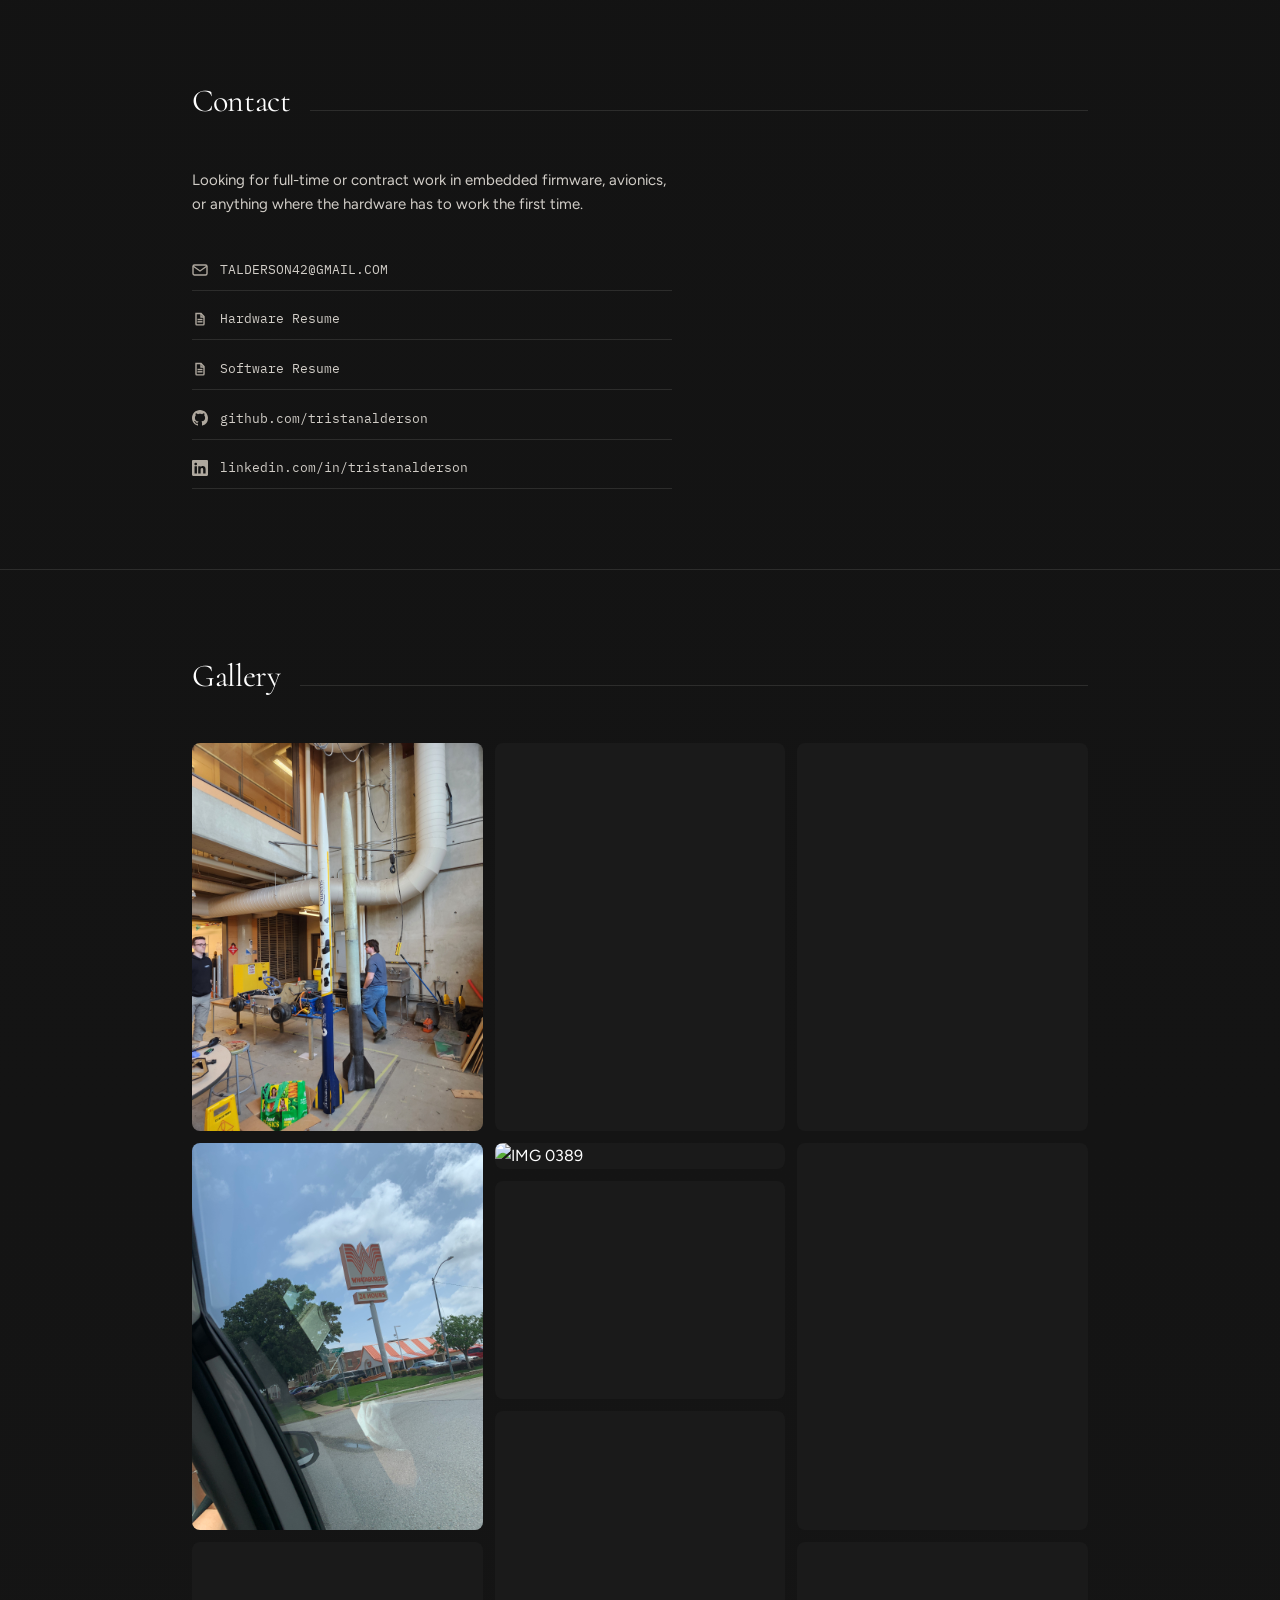
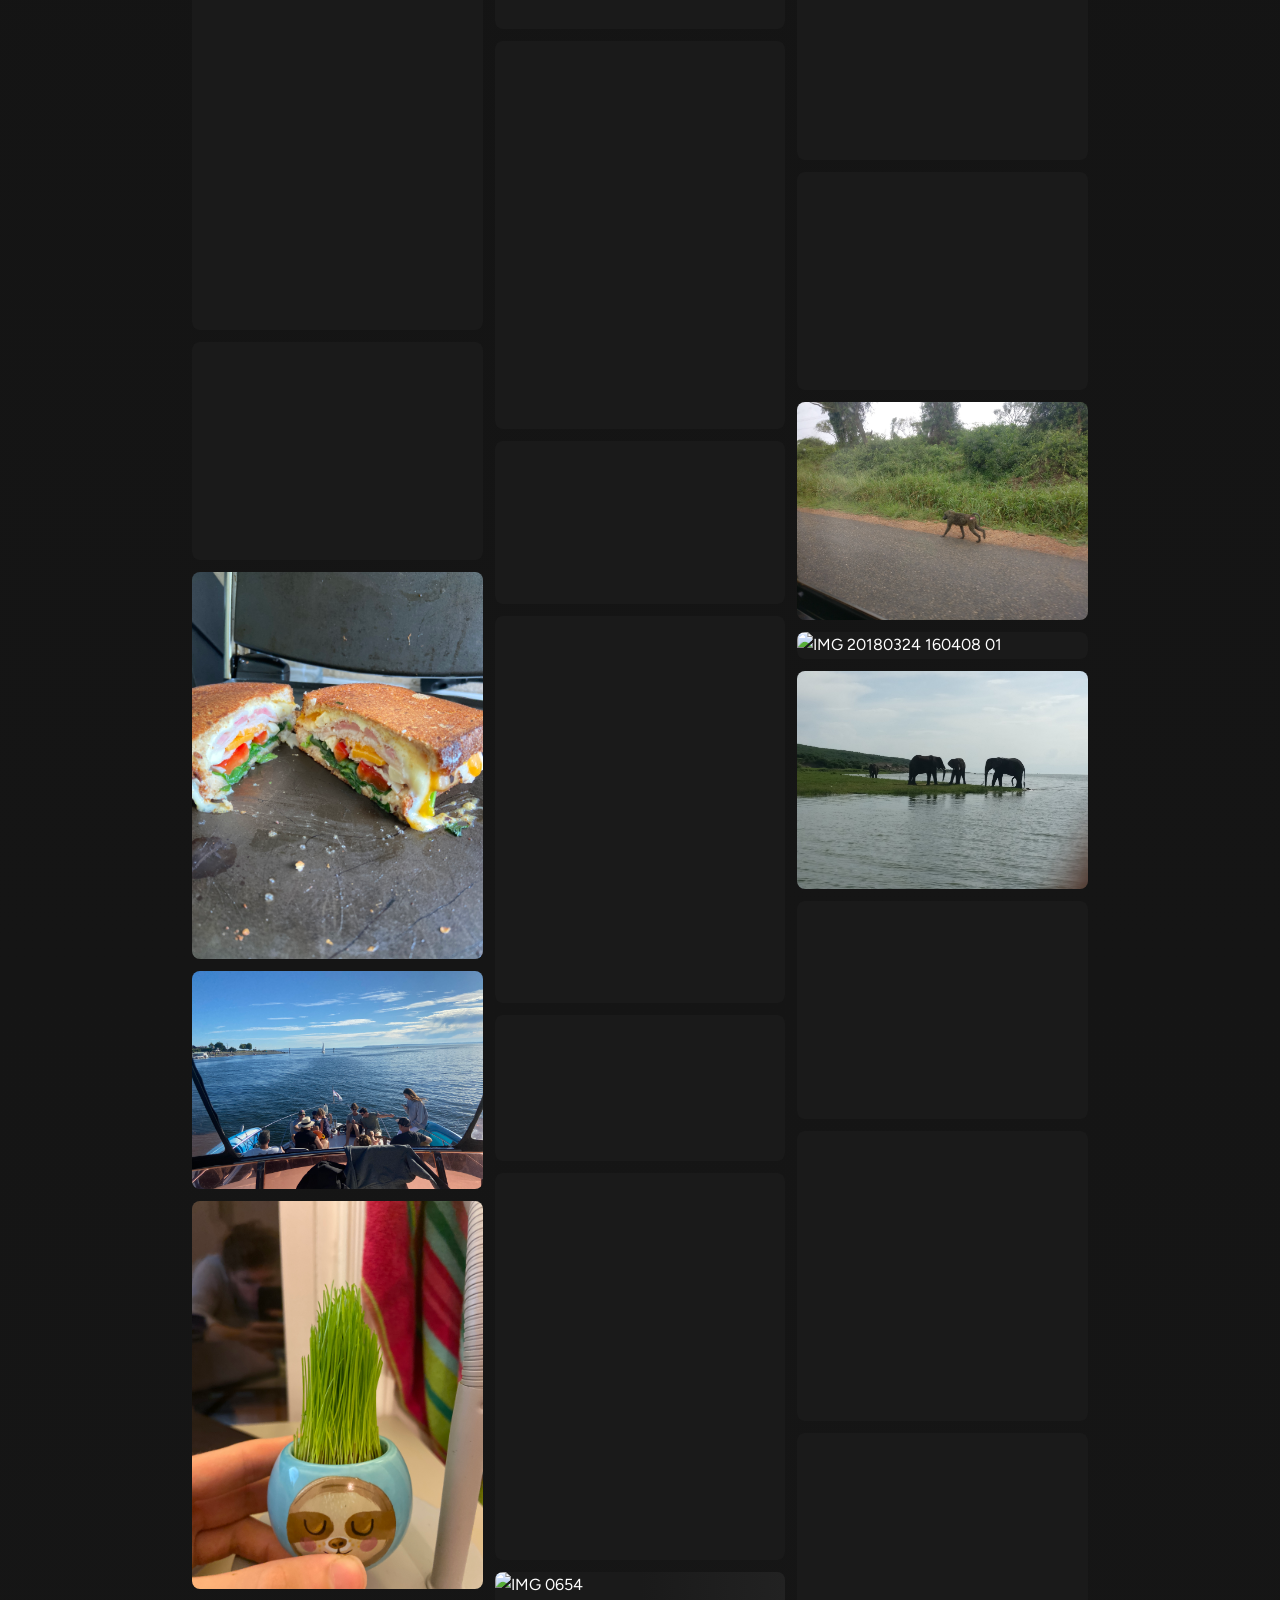
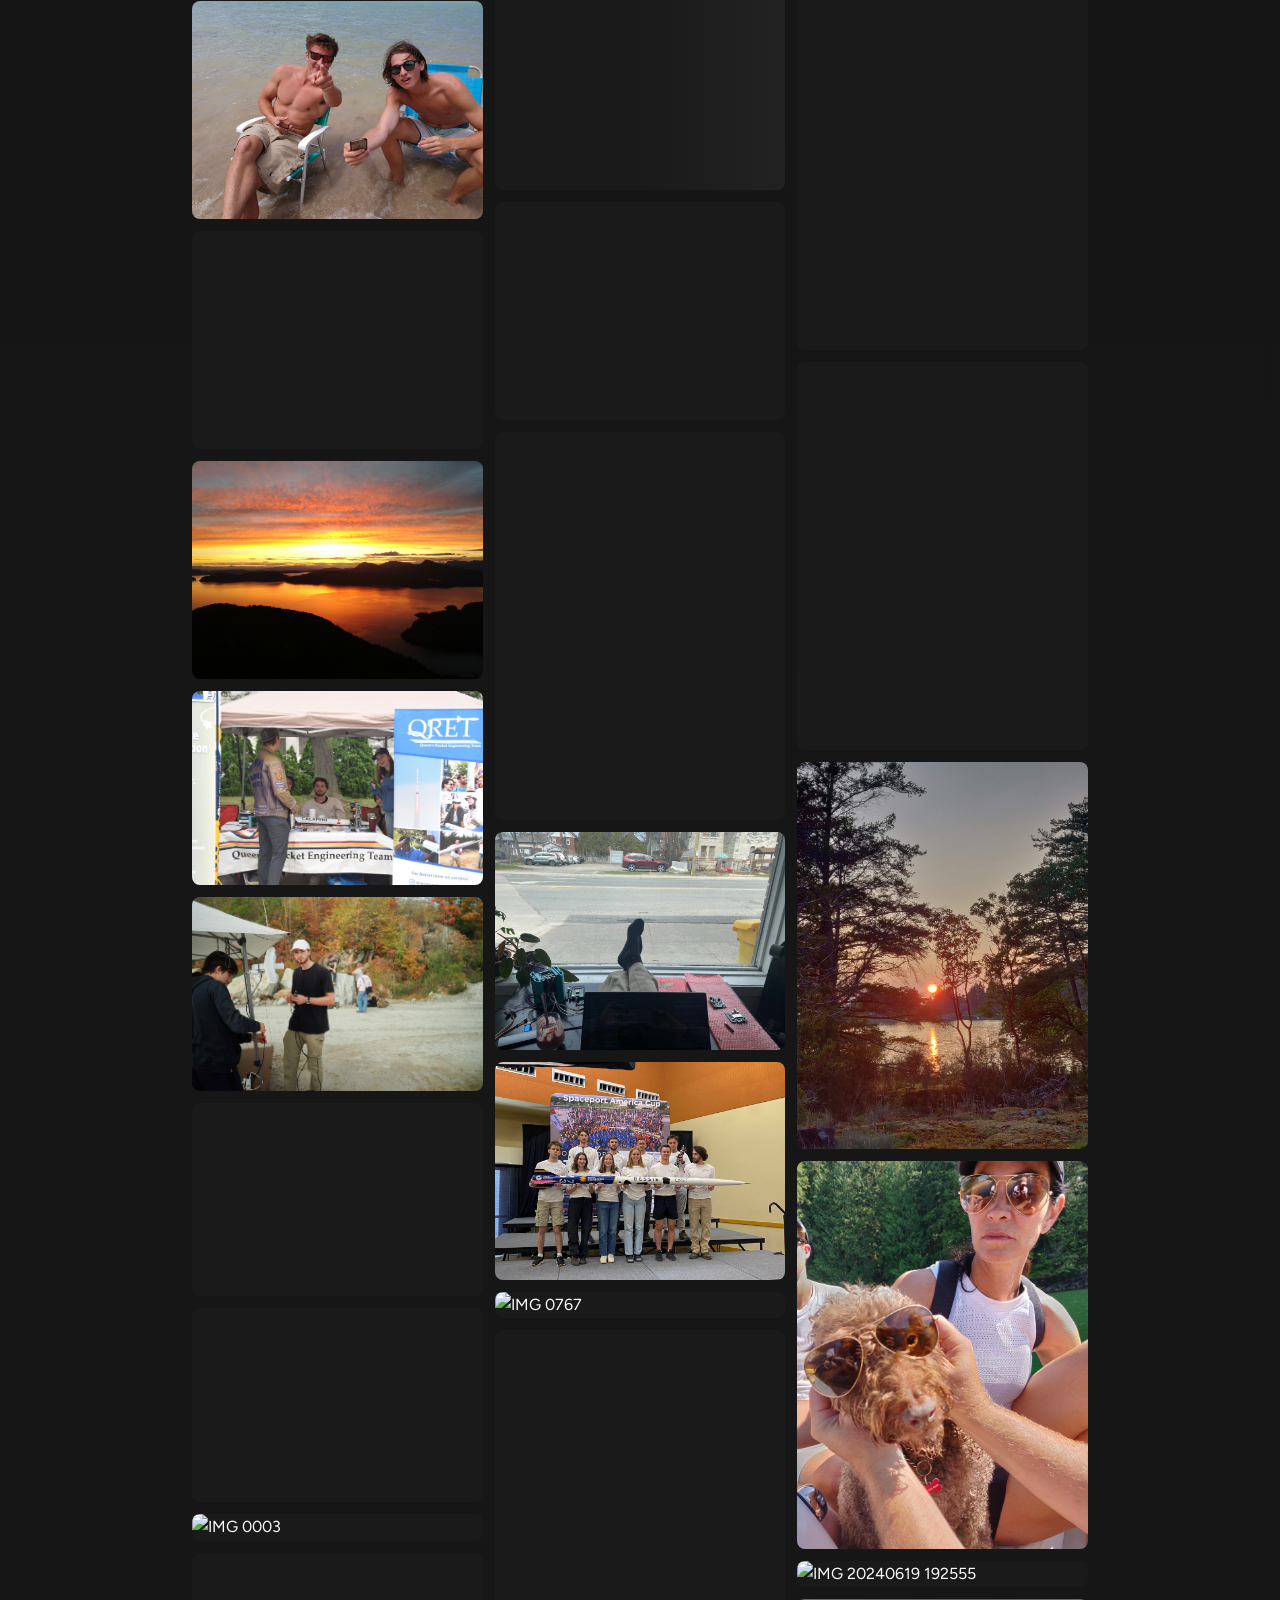
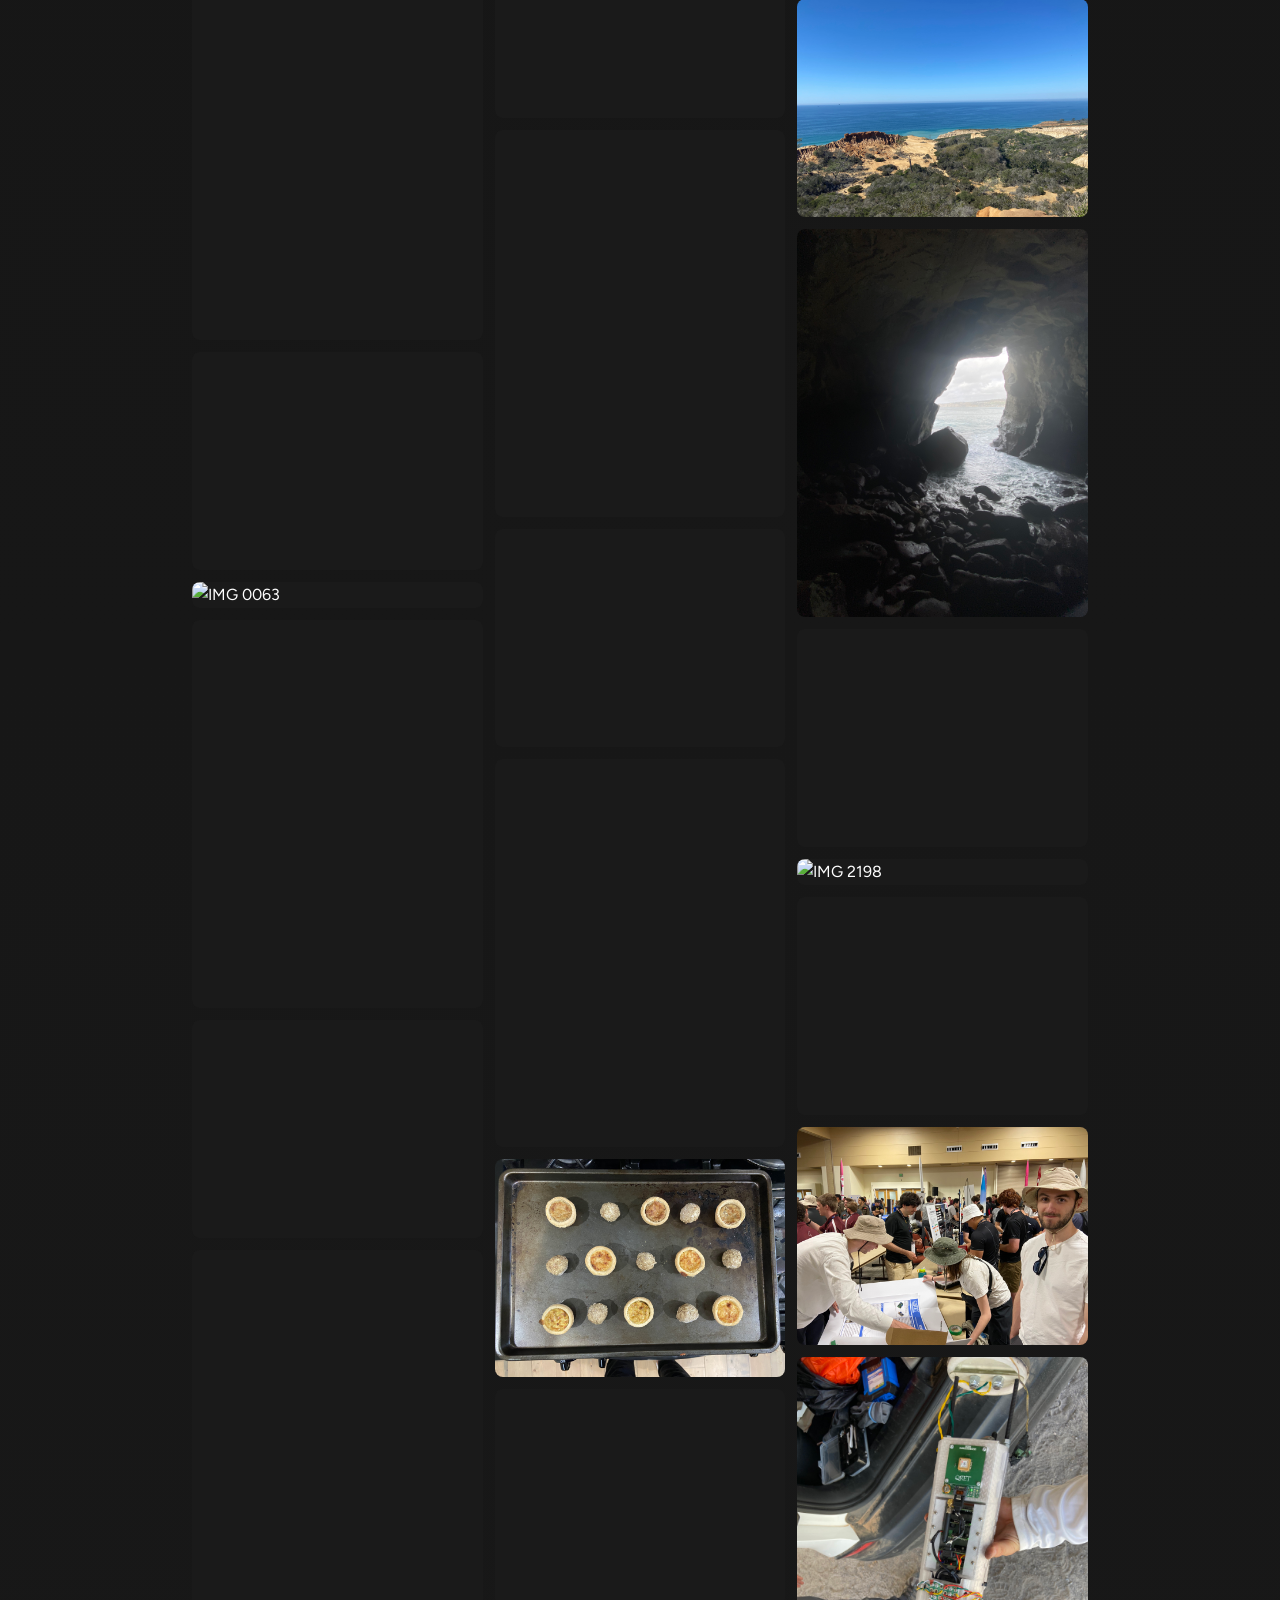
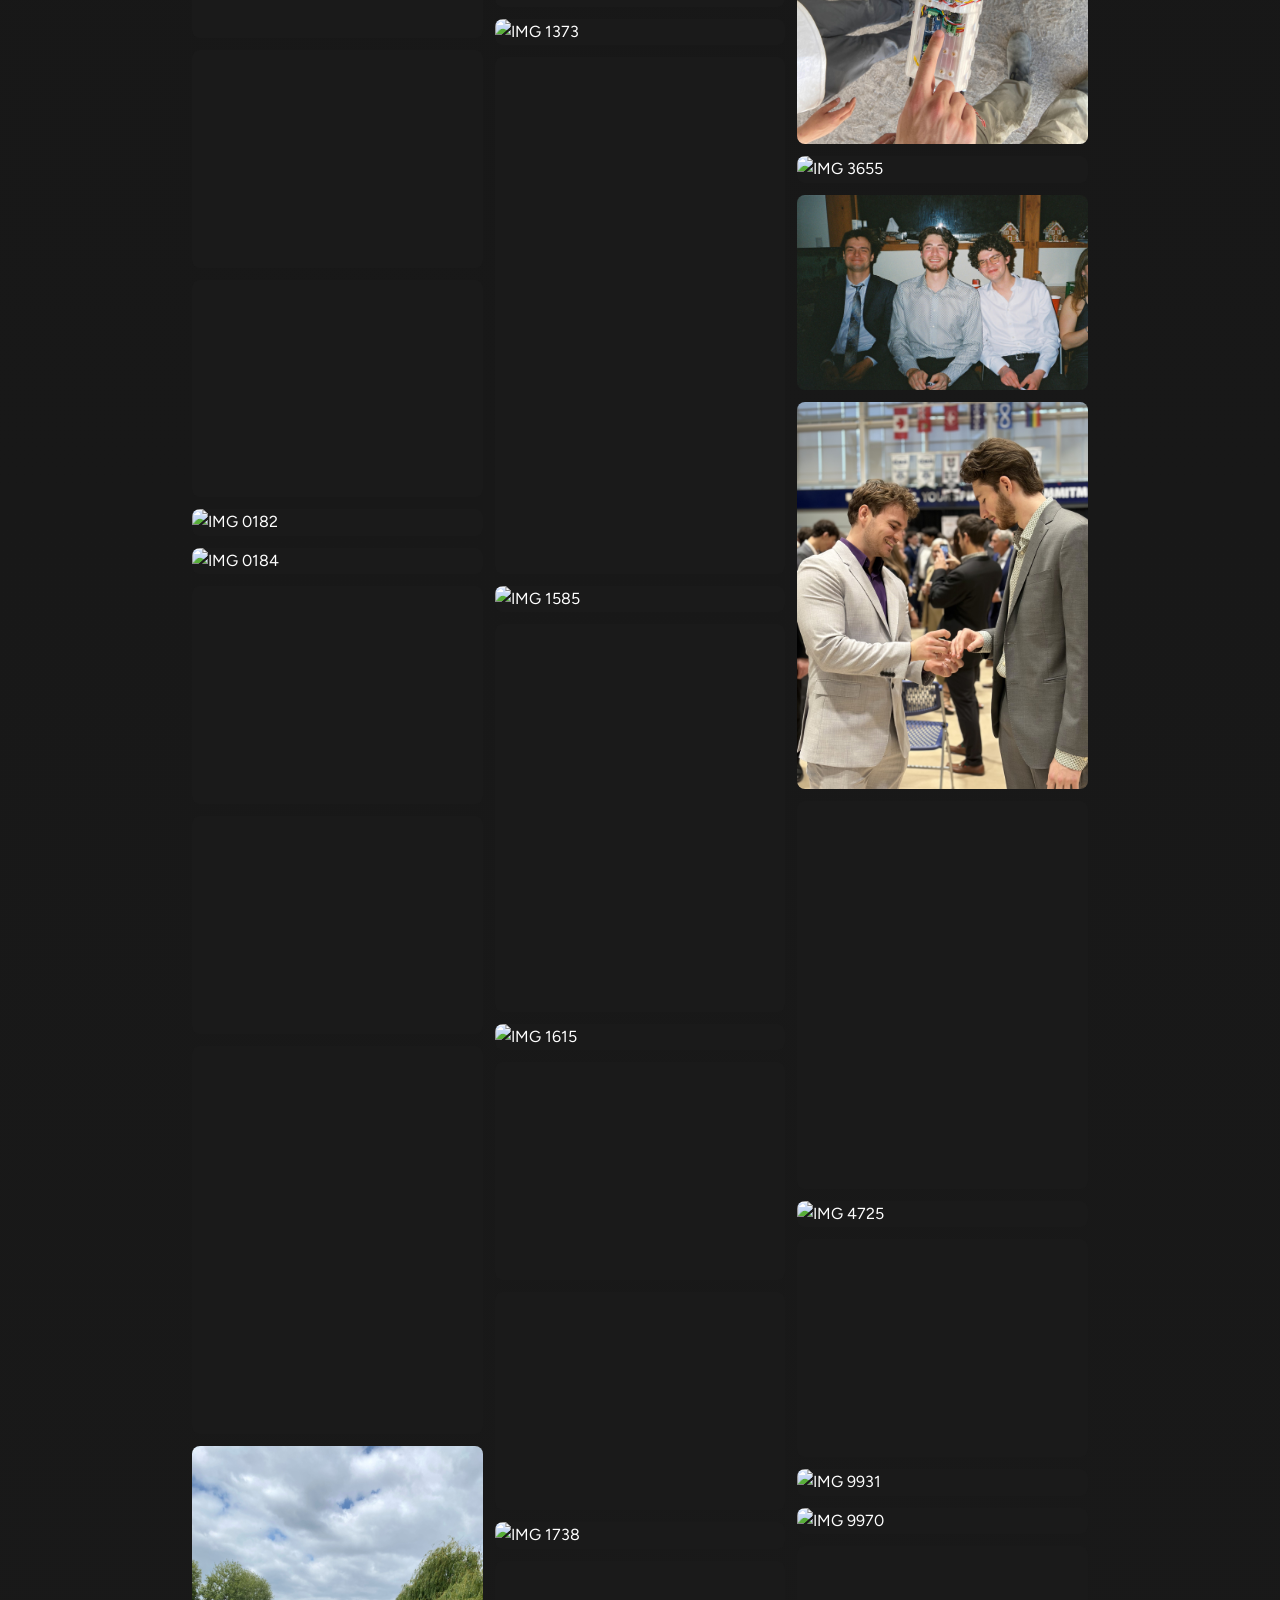
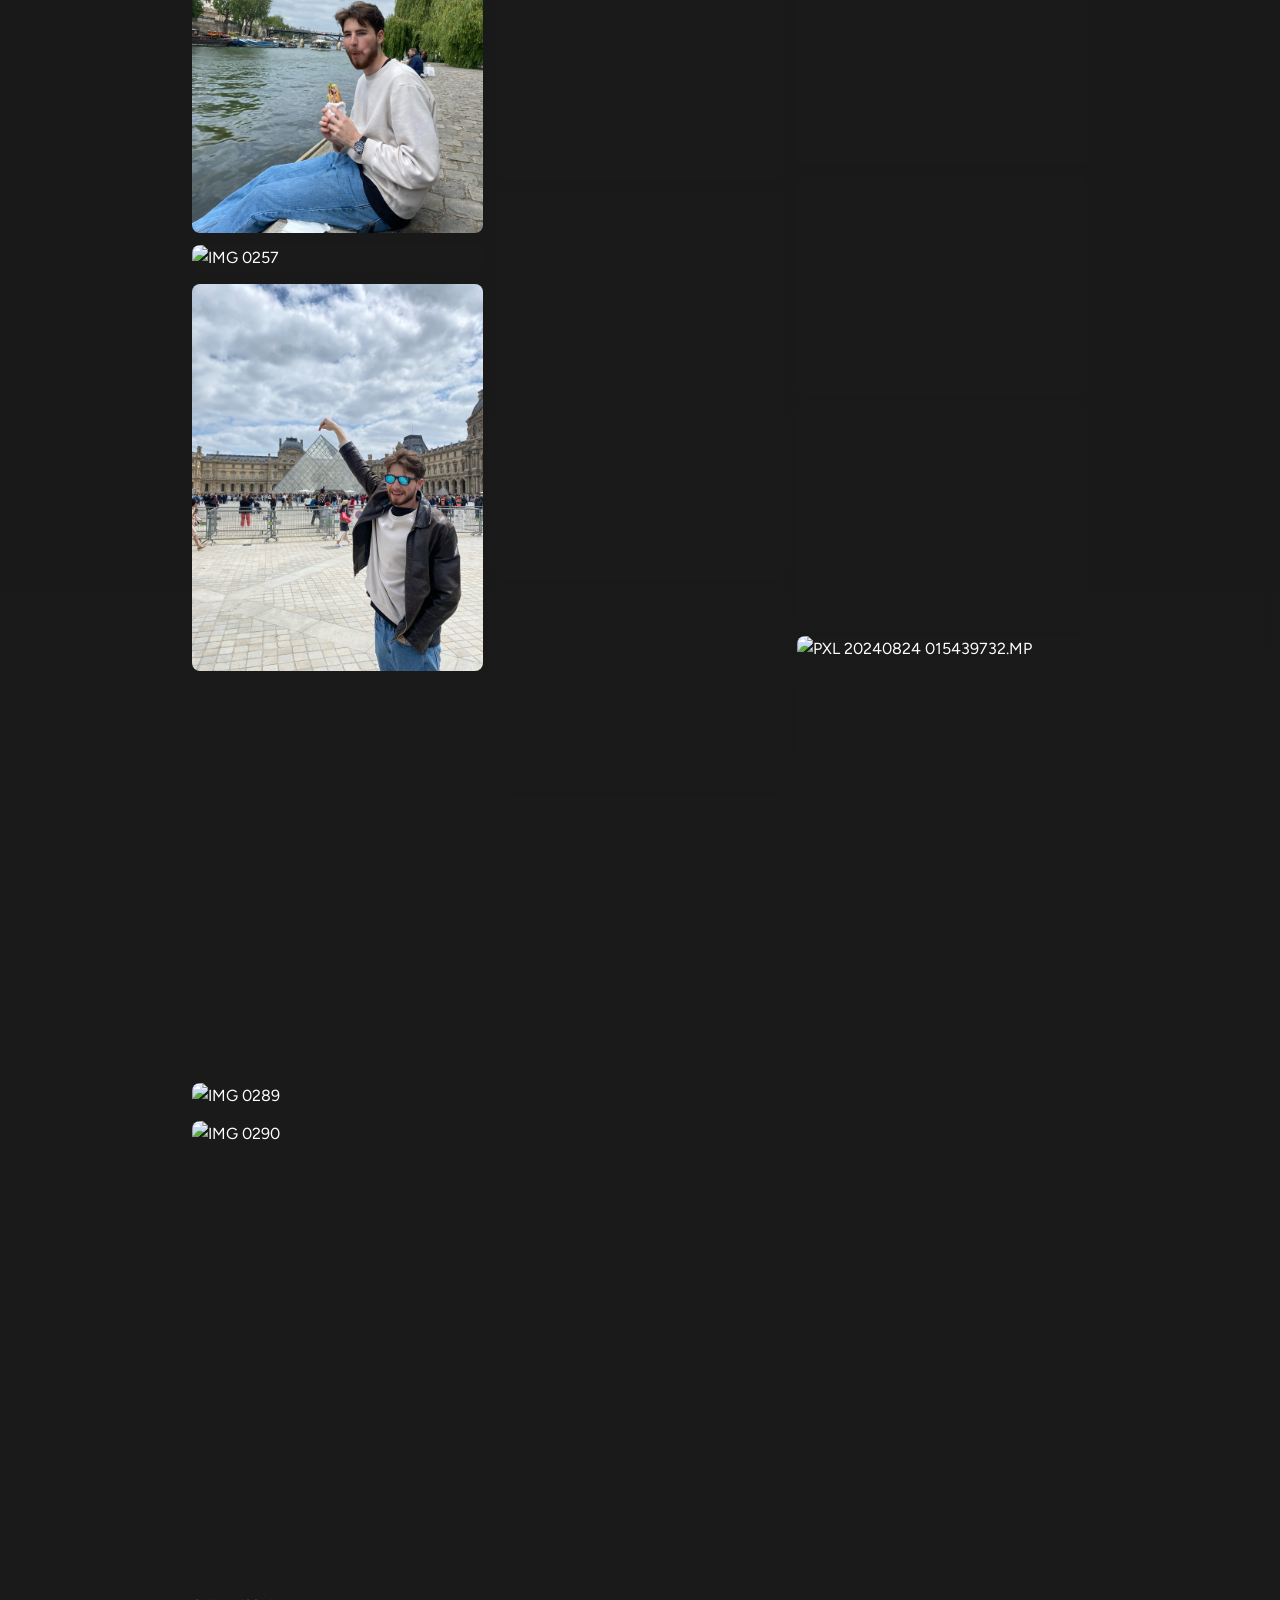
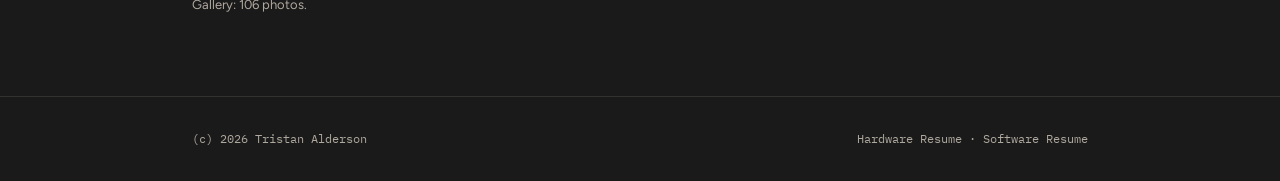
==== commit ccd3f745: "Fix syntax errors and clean up timeline layout - Remove orphaned CSS rules (lines 1182-1184) - Escap" ====
--- a/index.html
+++ b/index.html
@@ -124,7 +124,7 @@
               <span class="tag">CubeSat</span>
             </div>
             <h3 class="project-card-title">First CubeSat Platform</h3>
-            <p class="project-tagline">From-scratch flight computer for a 1U CubeSat — Yocto Linux + JPL's F Prime on Zynq UltraScale+.</p>
+            <p class="project-tagline">From-scratch flight computer for a 1U CubeSat - Yocto Linux + JPL's F Prime on Zynq UltraScale+.</p>
             <div class="project-footer">
               <span class="project-link">View project</span>
             </div>
@@ -143,7 +143,7 @@
               <span class="tag">STM32</span>
             </div>
             <h3 class="project-card-title">QRET Avionics</h3>
-            <p class="project-tagline">Distributed firmware for a hybrid rocket — CAN protocol, shared libraries, five subsystem nodes. 152 commits over two years.</p>
+            <p class="project-tagline">Distributed firmware for a hybrid rocket - CAN protocol, shared libraries, five subsystem nodes. 152 commits over two years.</p>
             <div class="project-footer">
               <span class="project-link">View project</span>
             </div>
@@ -230,32 +230,32 @@
 
           <ul class="skills-list" aria-label="Core competencies">
             <li class="skill-item">
-              <strong>Hardware &amp; PCB Design</strong><span>— KiCad, DC-DC power, mixed-signal layout, bench bring-up</span>
-            </li>
-            <li class="skill-item">
-              <strong>Embedded &amp; FPGA</strong><span>— C/C++, STM32, ESP32, Zynq UltraScale+, Verilog, AXI4</span>
-            </li>
-            <li class="skill-item">
-              <strong>Systems &amp; OS</strong><span>— Embedded Linux, Buildroot, U-Boot, device trees, custom drivers</span>
-            </li>
-            <li class="skill-item">
-              <strong>Backend &amp; Observability</strong><span>— Go, Python, gRPC, Prometheus, Grafana, Fluent Bit</span>
-            </li>
-            <li class="skill-item">
-              <strong>Networking &amp; Protocols</strong><span>— TCP/IP, UDP, CAN, LoRa, I2C/SPI, 10G/100G SFP/QSFP</span>
+              <strong>Hardware &amp; PCB Design</strong><span>- KiCad, DC-DC power, mixed-signal layout, bench bring-up</span>
+            </li>
+            <li class="skill-item">
+              <strong>Embedded &amp; FPGA</strong><span>- C/C++, STM32, ESP32, Zynq UltraScale+, Verilog, AXI4</span>
+            </li>
+            <li class="skill-item">
+              <strong>Systems &amp; OS</strong><span>- Embedded Linux, Buildroot, U-Boot, device trees, custom drivers</span>
+            </li>
+            <li class="skill-item">
+              <strong>Backend &amp; Observability</strong><span>- Go, Python, gRPC, Prometheus, Grafana, Fluent Bit</span>
+            </li>
+            <li class="skill-item">
+              <strong>Networking &amp; Protocols</strong><span>- TCP/IP, UDP, CAN, LoRa, I2C/SPI, 10G/100G SFP/QSFP</span>
             </li>
           </ul>
         </div>
 
         <div class="about-bio">
           <p>
-            I’m looking for work that makes me forget to eat — the kind of work
+            I'm looking for work that makes me forget to eat - the kind of work
             that stretches my abilities, forces me to reason from first principles,
             and rewards fast iteration and learning on the fly.
           </p>
 
           <p>
-            As avionics lead for QRET, the Queen’s Rocket Engineering Team, I’ve
+            As avionics lead for QRET, the Queen's Rocket Engineering Team, I've
             been designing flight electronics for a hybrid rocket, including CAN
             communication, power distribution, telemetry, and GPS recovery systems.
             Most of what I build runs on STM32s or ESP32s, usually bare-metal or
@@ -264,16 +264,16 @@
 
           <p>
             I was diagnosed with ADHD in university, which means I sometimes have
-            to be deliberate about how I manage complexity. I’ve turned that into
+            to be deliberate about how I manage complexity. I've turned that into
             a strength: it pushes me toward extremely fast, tight testing cycles.
             When I can prove something quickly and correctly, I can clear it from
             my mental RAM and move straight to the next problem.
           </p>
 
           <p>
-            I’m a hands-on engineer. I don’t want to be disconnected from the
+            I'm a hands-on engineer. I don't want to be disconnected from the
             physical reality of the systems I build. If the hardware, firmware, or
-            server I’m responsible for goes down, I want to be the one grabbing the
+            server I'm responsible for goes down, I want to be the one grabbing the
             multimeter, opening the logs, and debugging it myself.
           </p>
 
--- a/css/style.css
+++ b/css/style.css
@@ -1118,7 +1118,7 @@
     transition: none !important;
   }
 
-  /* Loading spinners are "essential" motion (WCAG) — they communicate
+  /* Loading spinners are "essential" motion (WCAG) - they communicate
      system status, so keep them spinning even with reduced-motion on. */
   .vrml-spinner {
     animation: vrml-spin 0.7s linear infinite !important;
@@ -1134,19 +1134,23 @@
 
 .timeline-item {
   display: grid;
-  grid-template-columns: 80px 1fr;
-  gap: 1.5rem;
-  margin-bottom: 1.5rem;
+  grid-template-columns: 90px 1fr;
+  gap: 2rem;
+  margin-bottom: 2.5rem;
   position: relative;
+}
+
+.timeline-item:last-child {
+  margin-bottom: 0;
 }
 
 .timeline-item::before {
   content: '';
   position: absolute;
   left: -2.5rem;
-  top: 0.25rem;
-  width: 10px;
-  height: 10px;
+  top: 0.3rem;
+  width: 8px;
+  height: 8px;
   background: var(--accent);
   border-radius: 50%;
   border: 2px solid var(--surface);
@@ -1179,9 +1183,6 @@
   border-radius: 8px;
   border: 1px solid var(--border);
 }
-  border-radius: 50%;
-  border: 2px solid var(--surface);
-}
 
 .timeline-year {
   font-family: var(--font-mono);
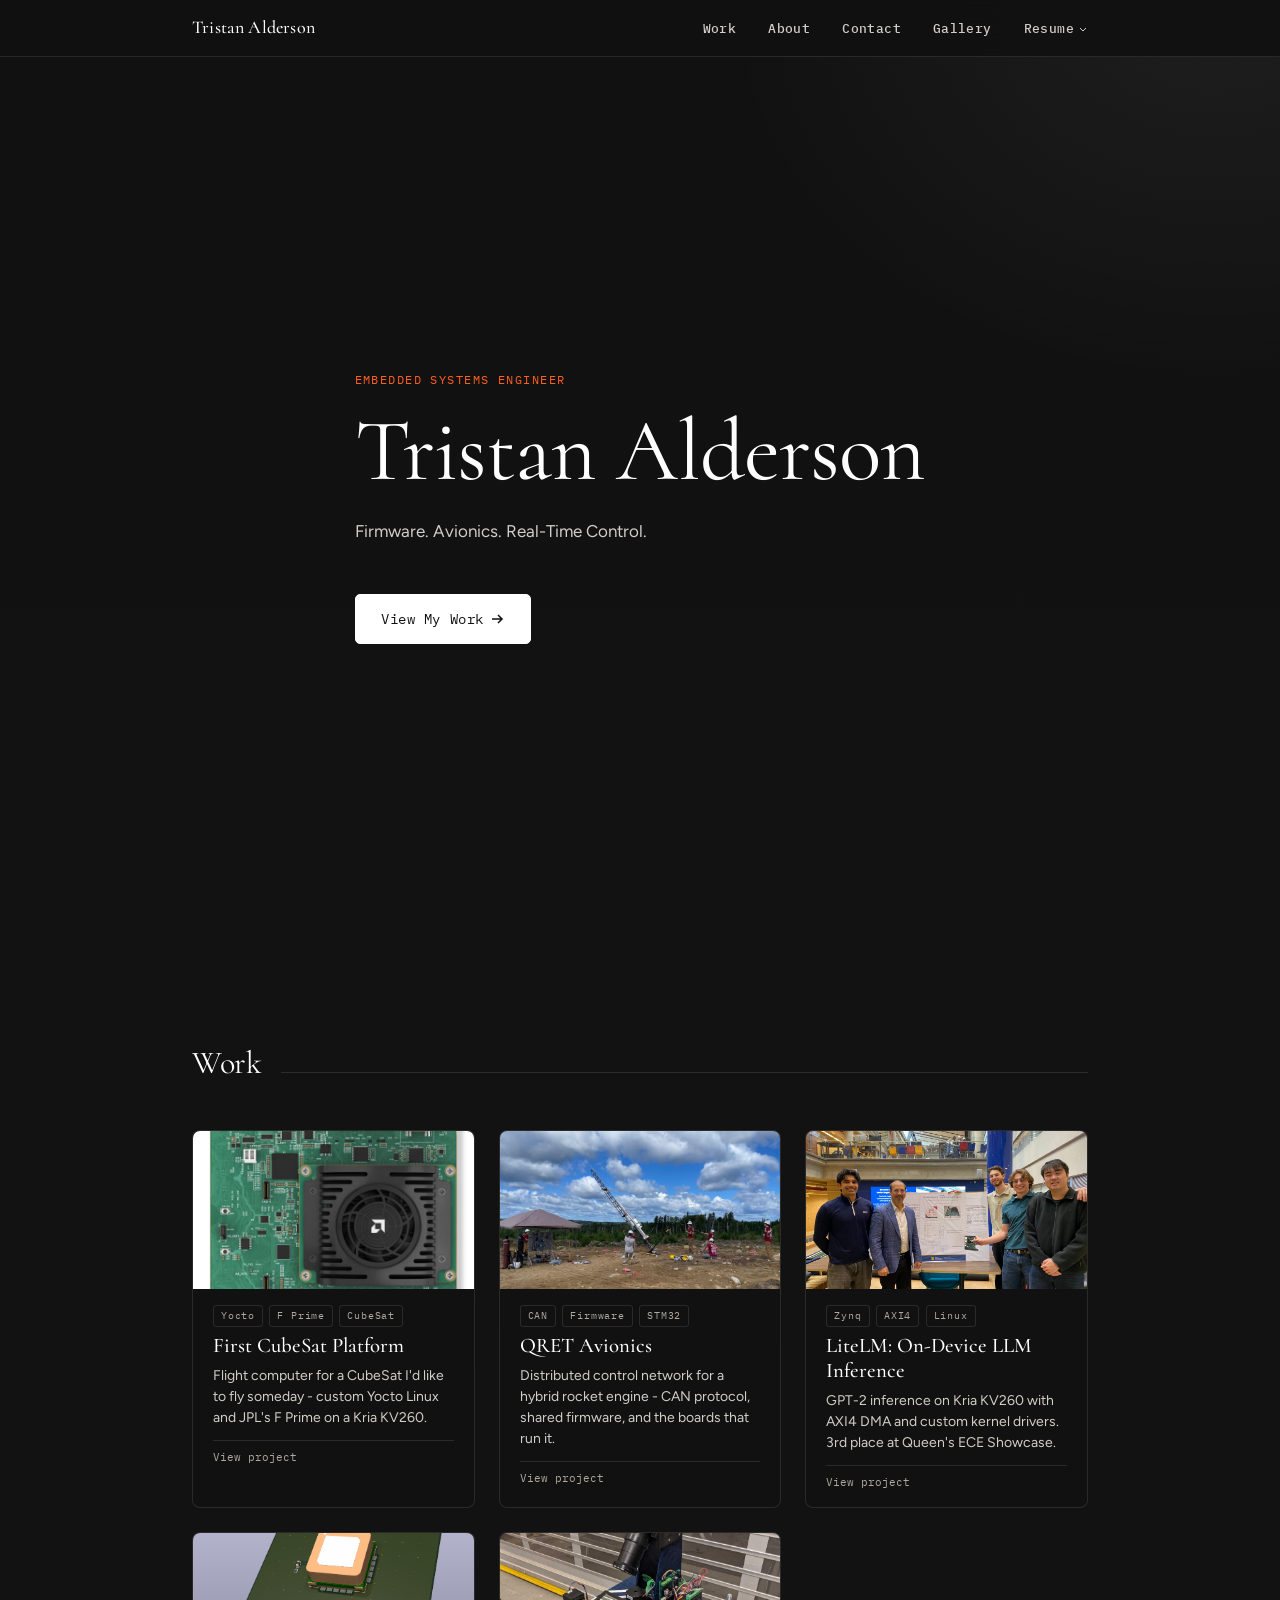
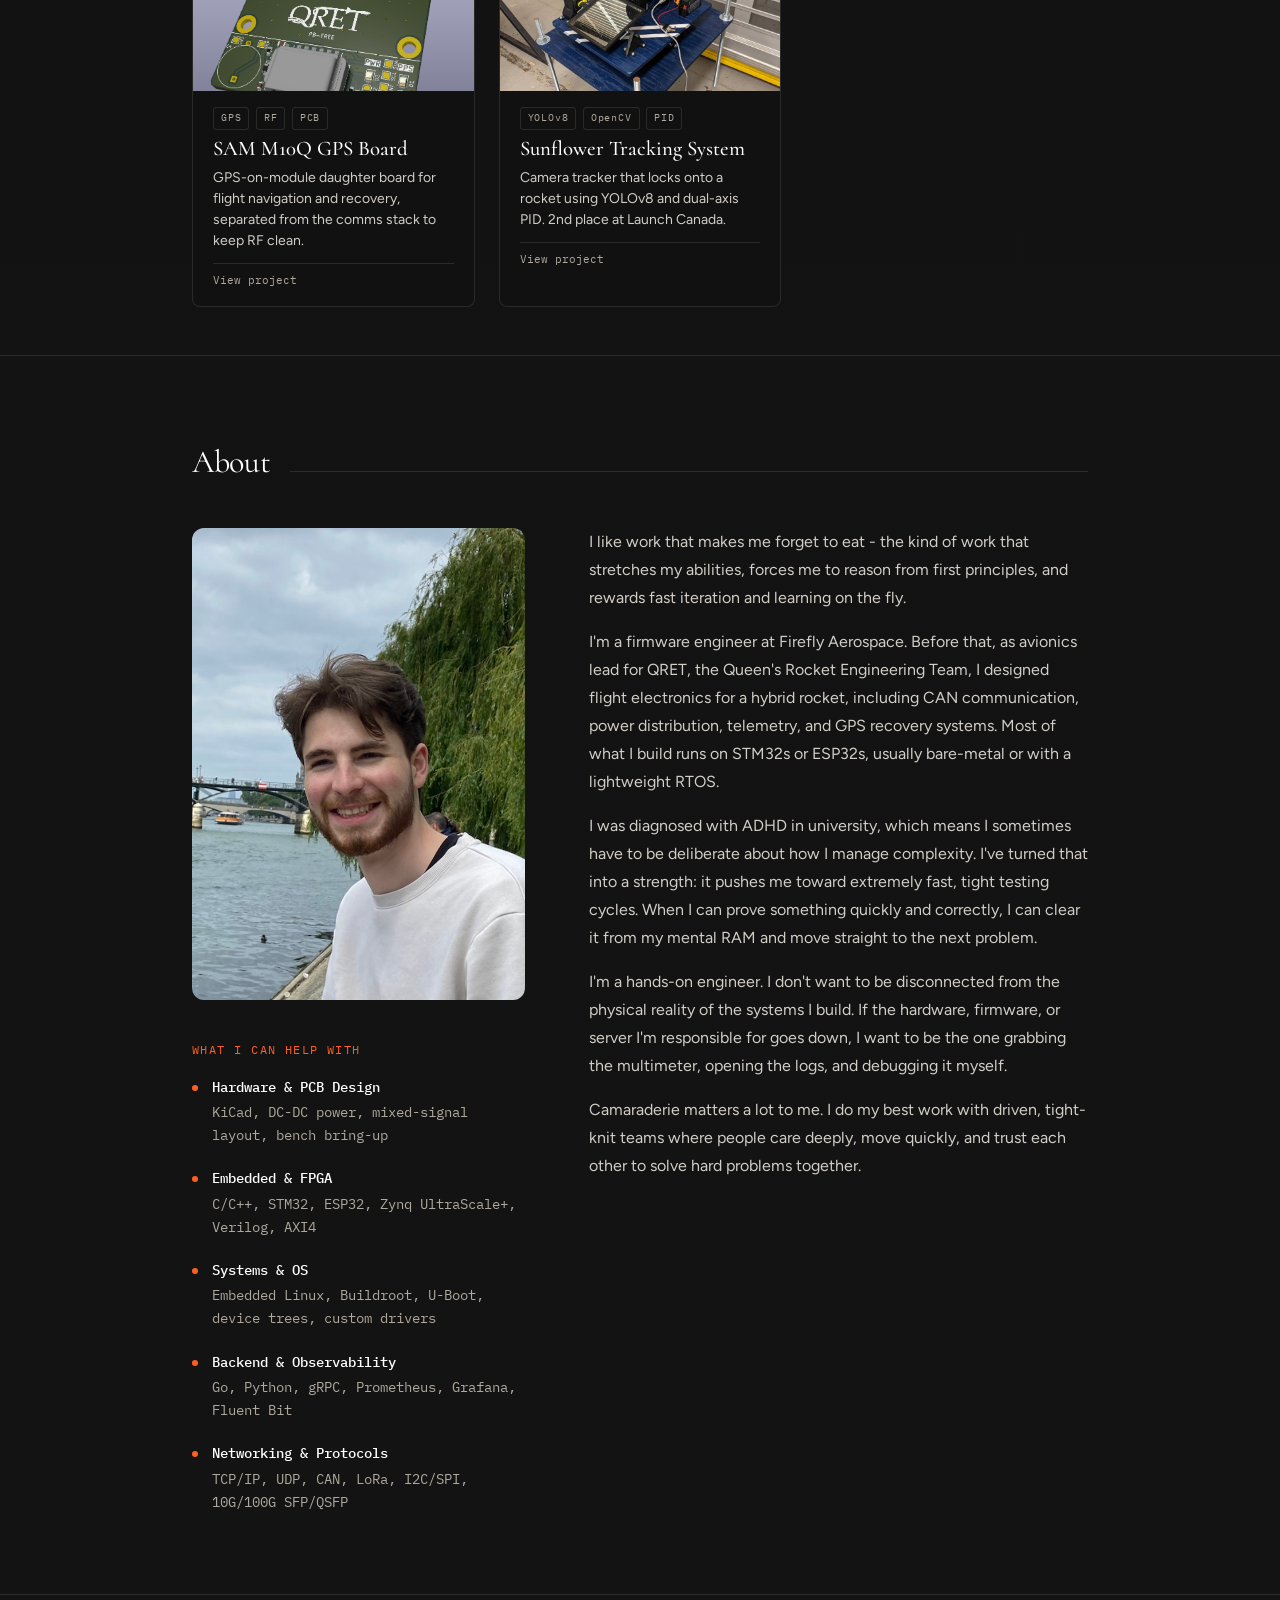
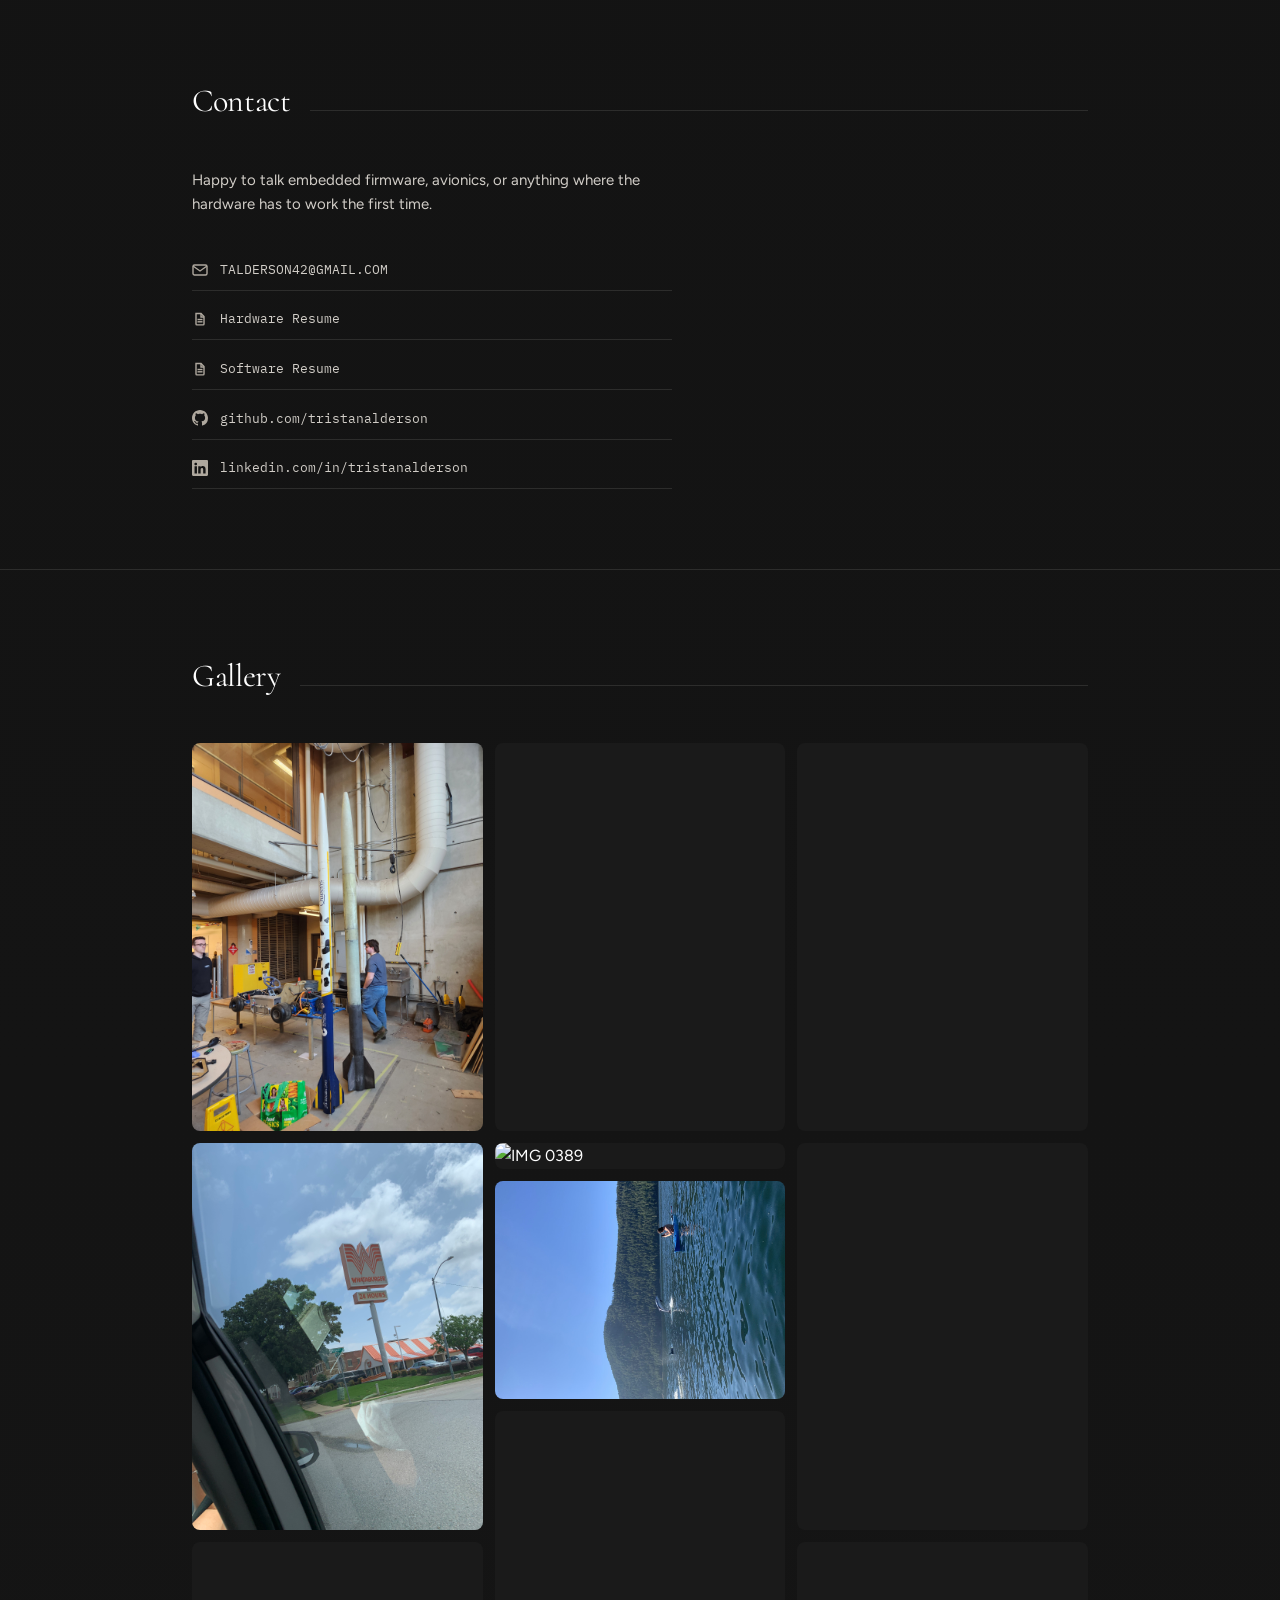
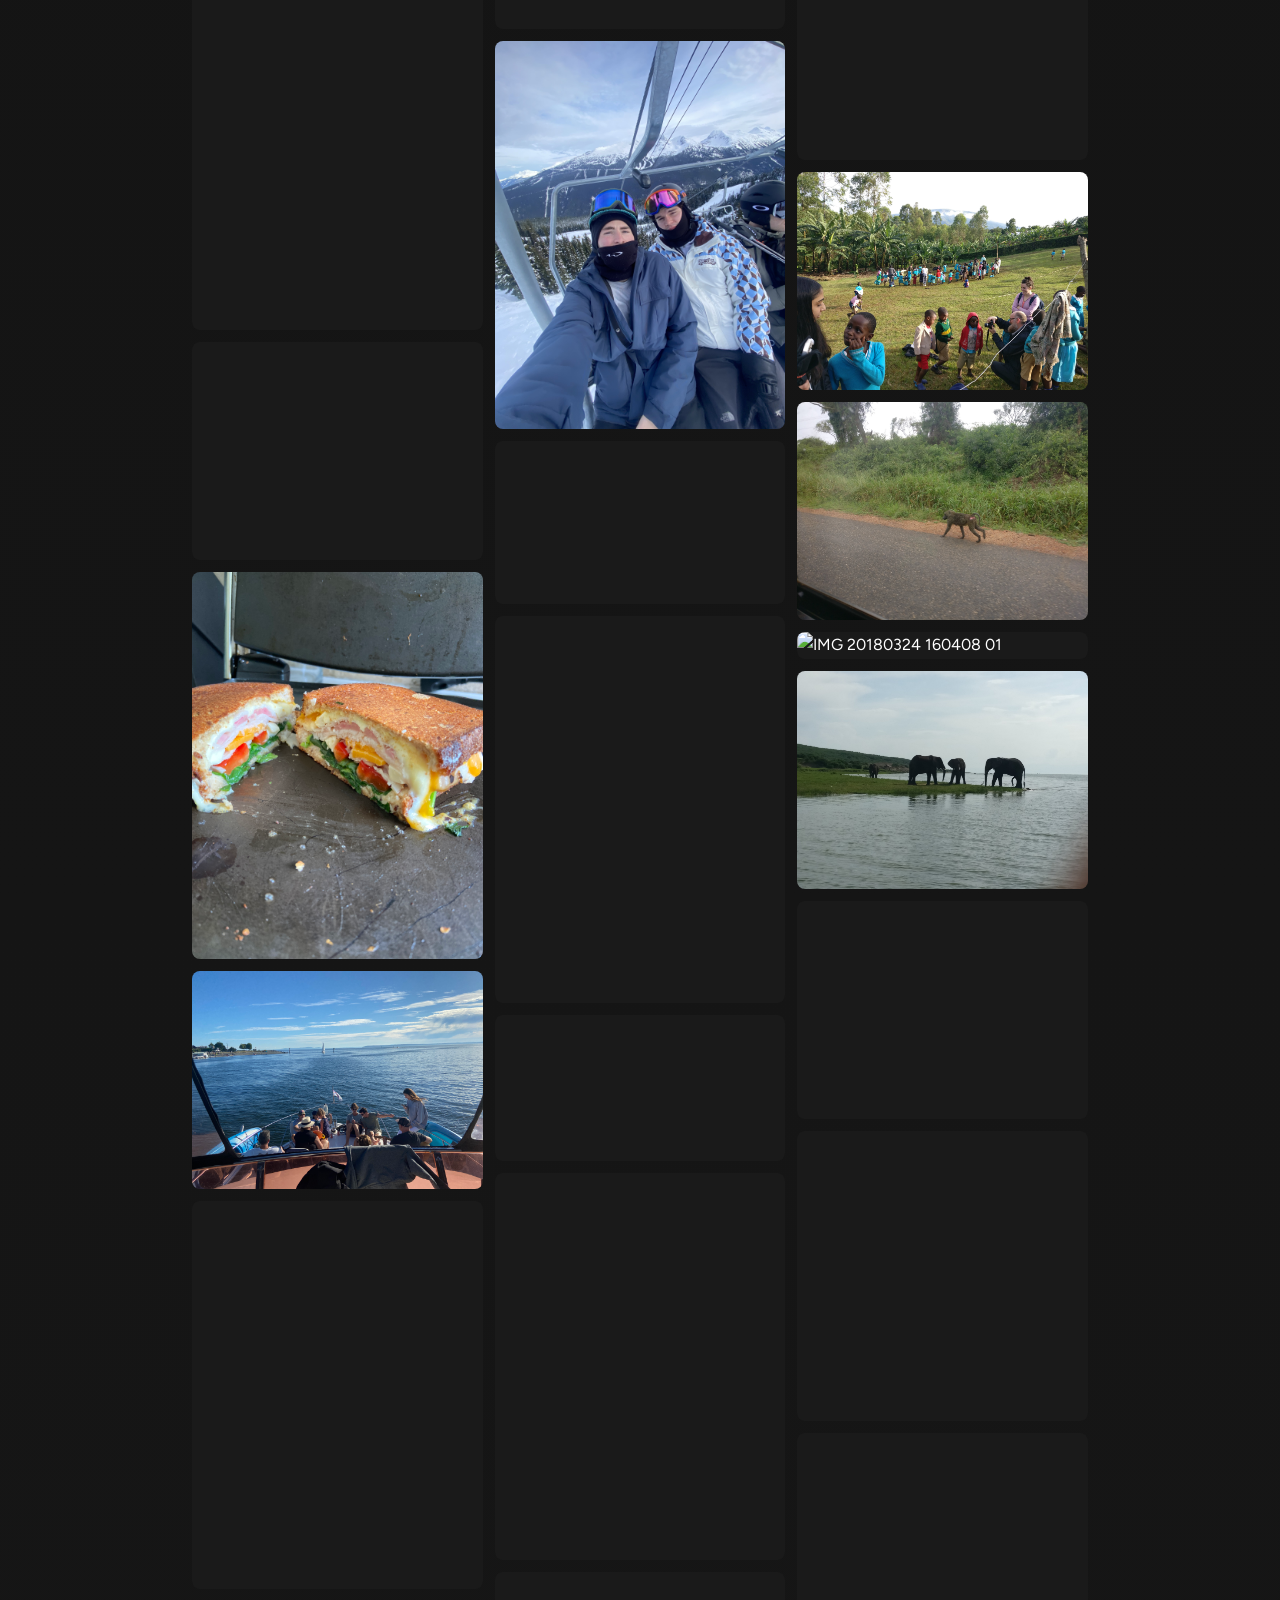
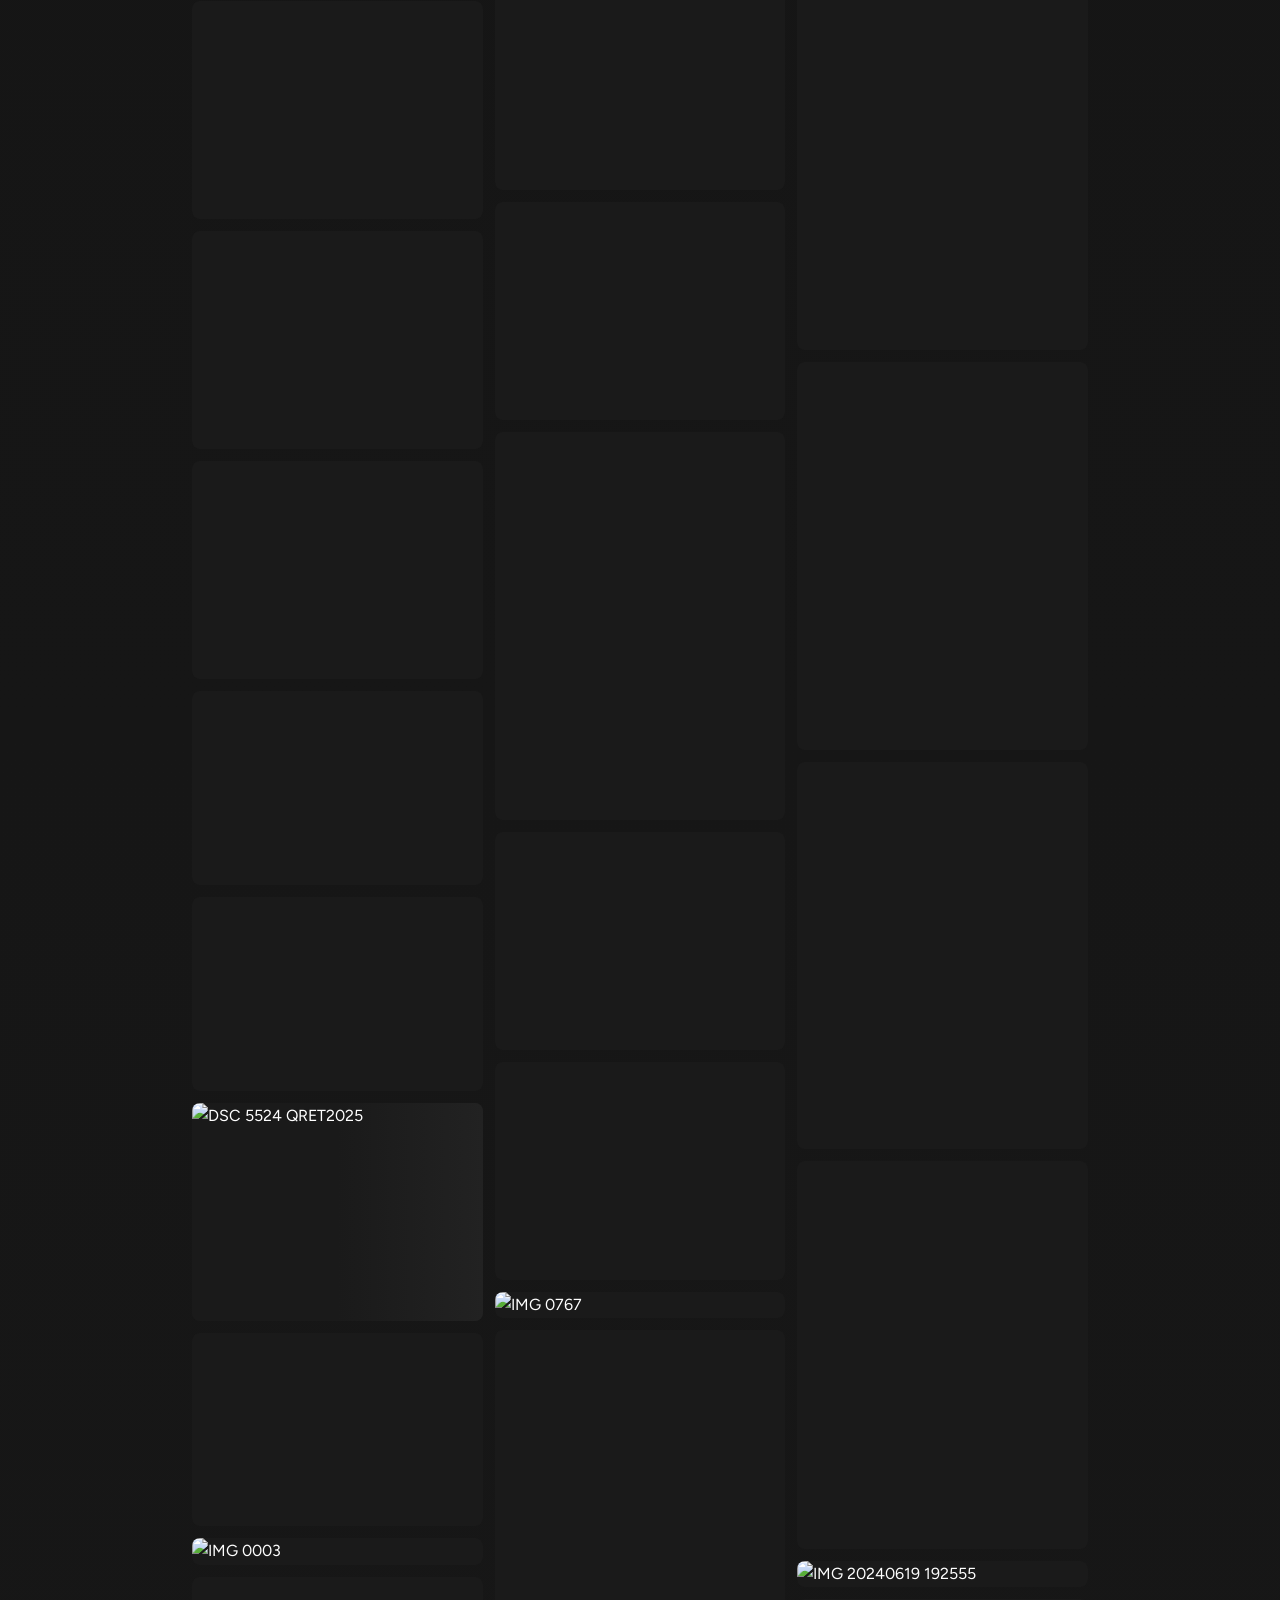
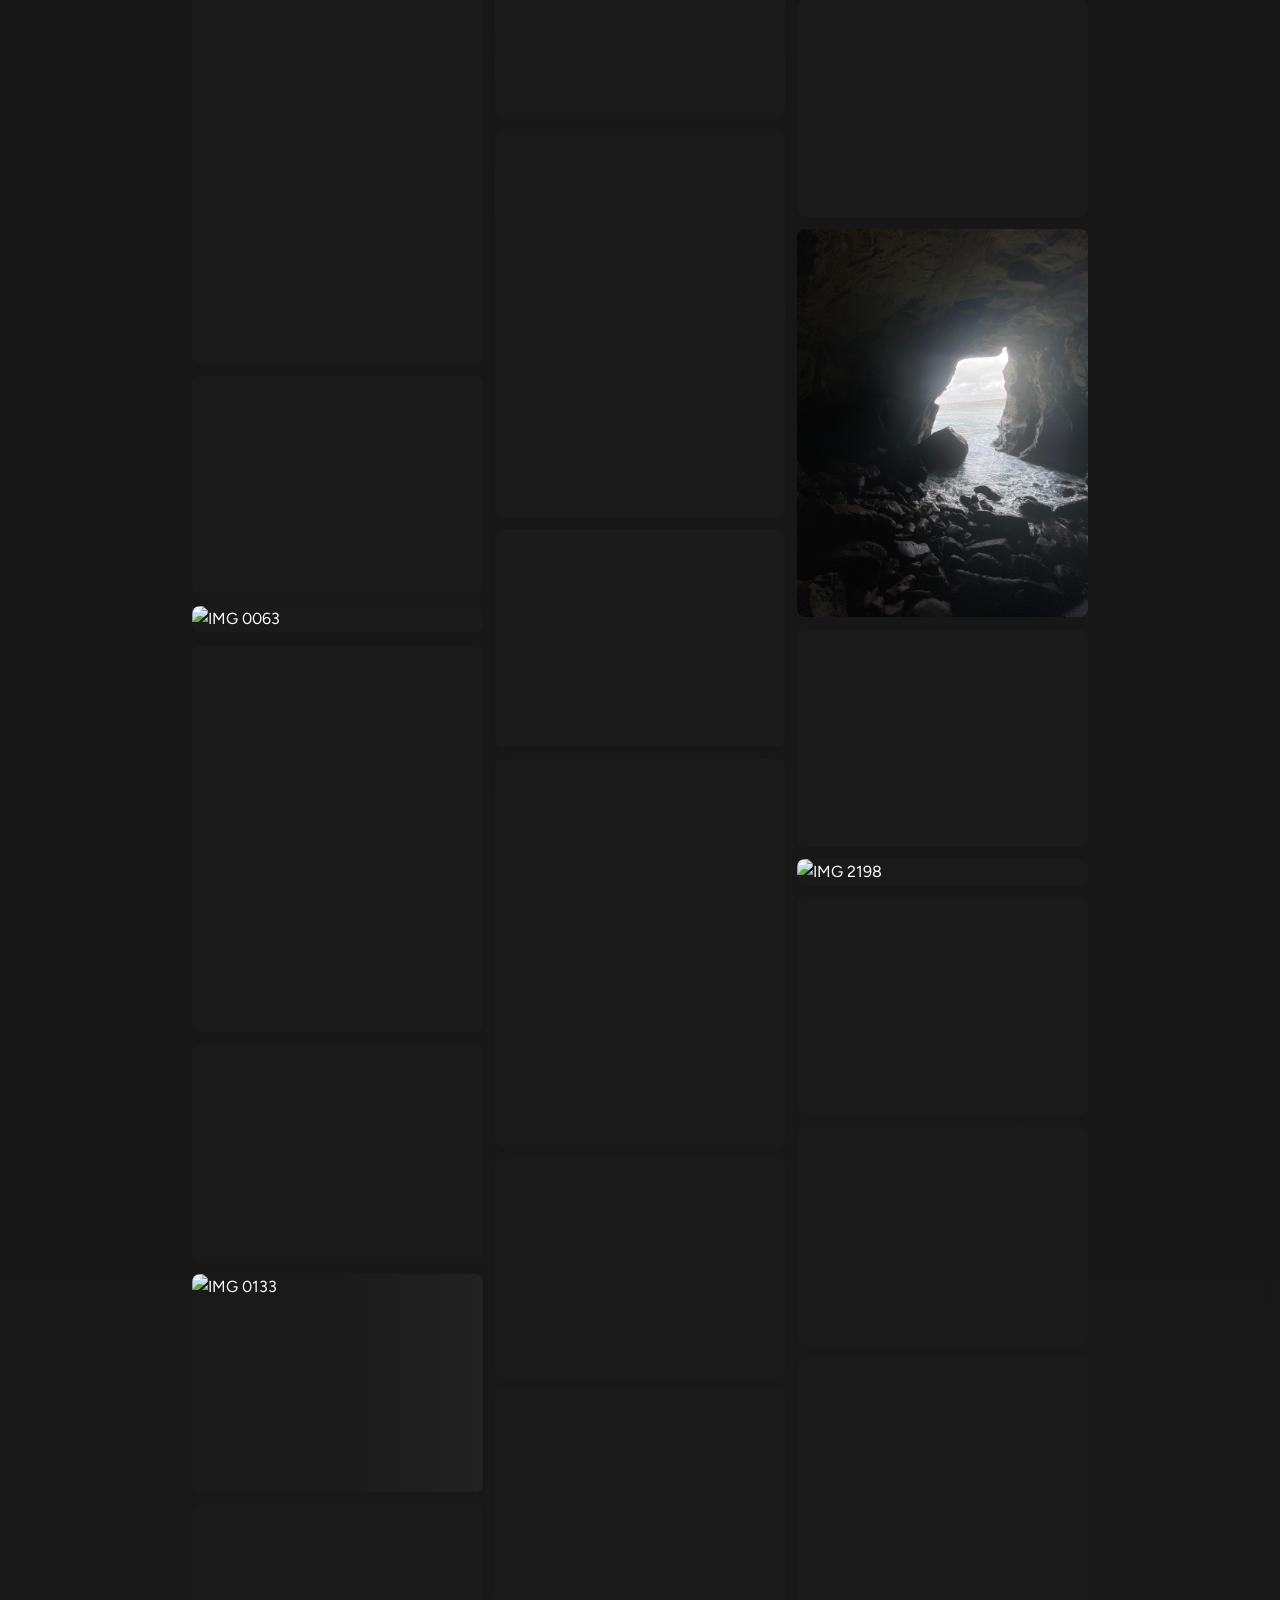
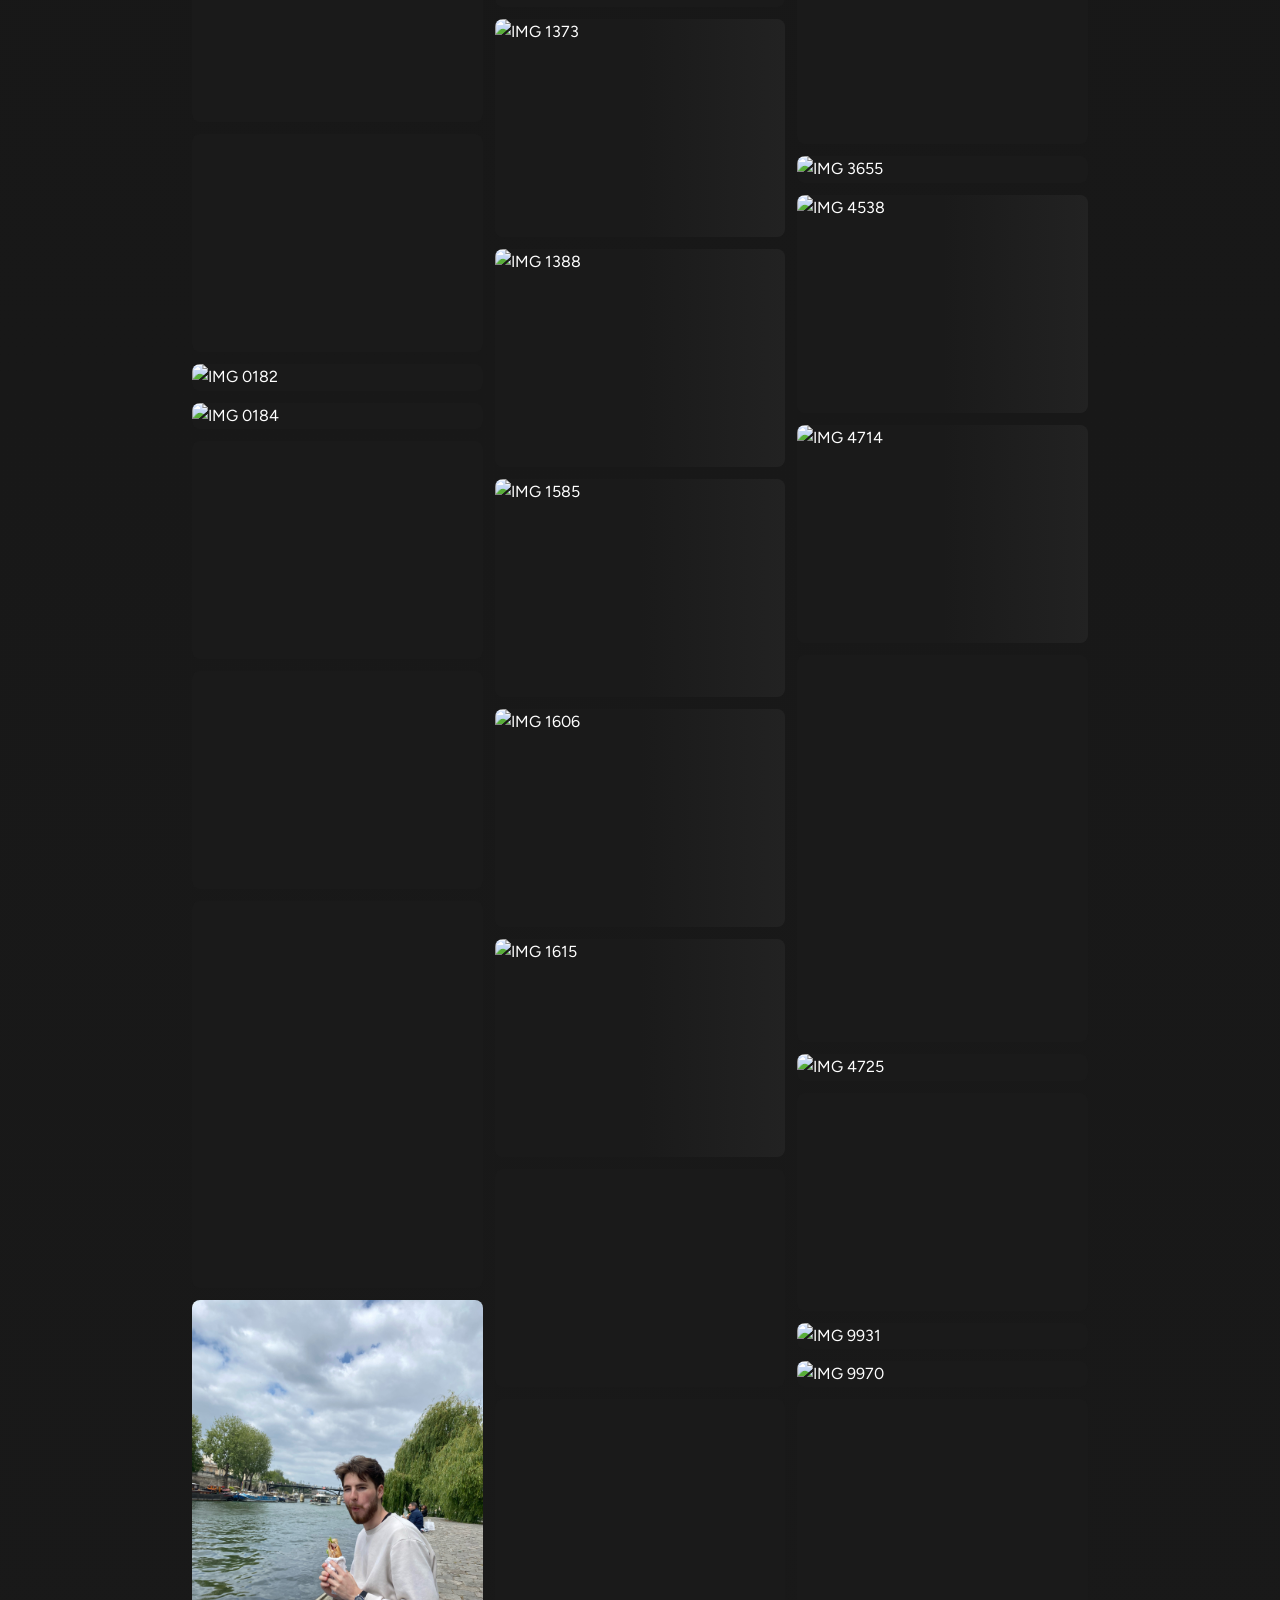
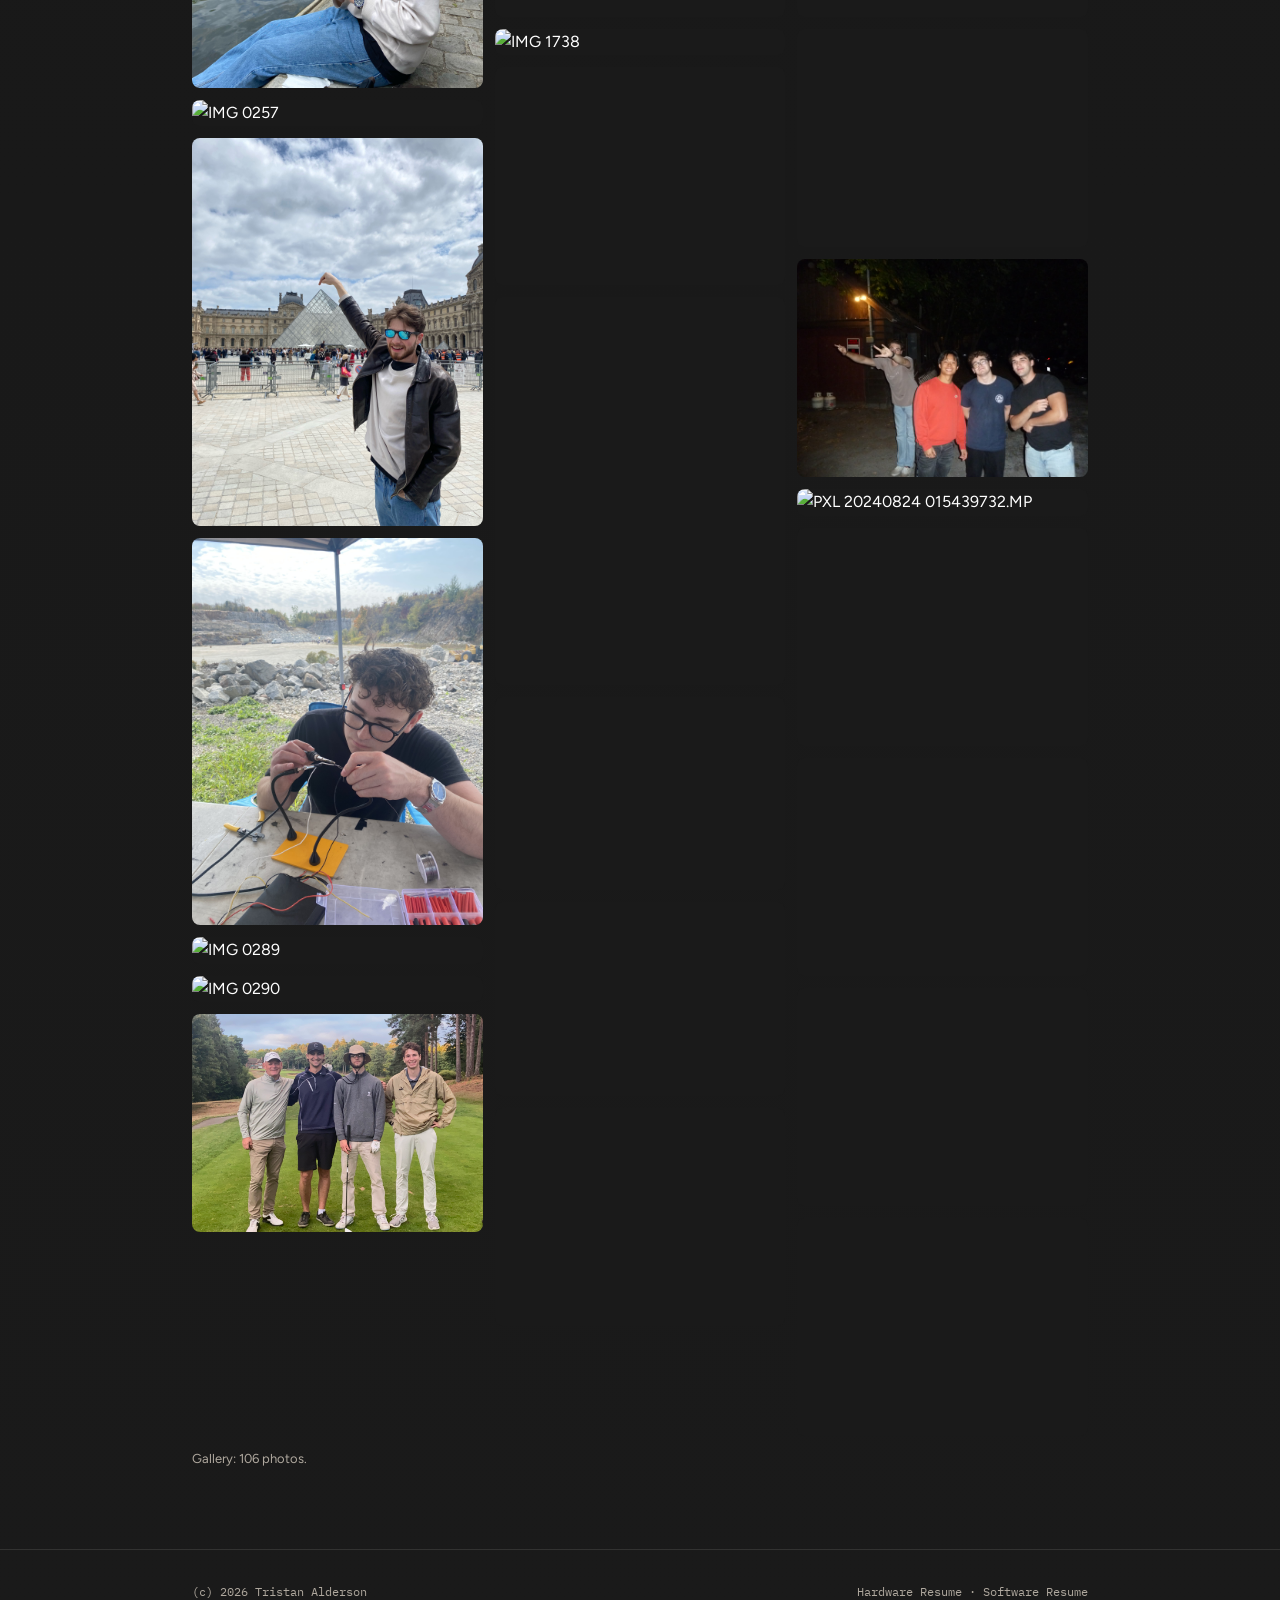
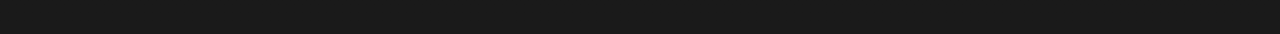
==== commit 6bc5fd0f: "Correct project claims, fix photo placement, clean up QRET timeline" ====
--- a/index.html
+++ b/index.html
@@ -124,7 +124,7 @@
               <span class="tag">CubeSat</span>
             </div>
             <h3 class="project-card-title">First CubeSat Platform</h3>
-            <p class="project-tagline">From-scratch flight computer for a 1U CubeSat - Yocto Linux + JPL's F Prime on Zynq UltraScale+.</p>
+            <p class="project-tagline">Flight computer for a CubeSat I'd like to fly someday - custom Yocto Linux and JPL's F Prime on a Kria KV260.</p>
             <div class="project-footer">
               <span class="project-link">View project</span>
             </div>
@@ -143,7 +143,7 @@
               <span class="tag">STM32</span>
             </div>
             <h3 class="project-card-title">QRET Avionics</h3>
-            <p class="project-tagline">Distributed firmware for a hybrid rocket - CAN protocol, shared libraries, five subsystem nodes. 152 commits over two years.</p>
+            <p class="project-tagline">Distributed control network for a hybrid rocket engine - CAN protocol, shared firmware, and the boards that run it.</p>
             <div class="project-footer">
               <span class="project-link">View project</span>
             </div>
@@ -230,36 +230,36 @@
 
           <ul class="skills-list" aria-label="Core competencies">
             <li class="skill-item">
-              <strong>Hardware &amp; PCB Design</strong><span>- KiCad, DC-DC power, mixed-signal layout, bench bring-up</span>
-            </li>
-            <li class="skill-item">
-              <strong>Embedded &amp; FPGA</strong><span>- C/C++, STM32, ESP32, Zynq UltraScale+, Verilog, AXI4</span>
-            </li>
-            <li class="skill-item">
-              <strong>Systems &amp; OS</strong><span>- Embedded Linux, Buildroot, U-Boot, device trees, custom drivers</span>
-            </li>
-            <li class="skill-item">
-              <strong>Backend &amp; Observability</strong><span>- Go, Python, gRPC, Prometheus, Grafana, Fluent Bit</span>
-            </li>
-            <li class="skill-item">
-              <strong>Networking &amp; Protocols</strong><span>- TCP/IP, UDP, CAN, LoRa, I2C/SPI, 10G/100G SFP/QSFP</span>
+              <strong>Hardware &amp; PCB Design</strong><span>KiCad, DC-DC power, mixed-signal layout, bench bring-up</span>
+            </li>
+            <li class="skill-item">
+              <strong>Embedded &amp; FPGA</strong><span>C/C++, STM32, ESP32, Zynq UltraScale+, Verilog, AXI4</span>
+            </li>
+            <li class="skill-item">
+              <strong>Systems &amp; OS</strong><span>Embedded Linux, Buildroot, U-Boot, device trees, custom drivers</span>
+            </li>
+            <li class="skill-item">
+              <strong>Backend &amp; Observability</strong><span>Go, Python, gRPC, Prometheus, Grafana, Fluent Bit</span>
+            </li>
+            <li class="skill-item">
+              <strong>Networking &amp; Protocols</strong><span>TCP/IP, UDP, CAN, LoRa, I2C/SPI, 10G/100G SFP/QSFP</span>
             </li>
           </ul>
         </div>
 
         <div class="about-bio">
           <p>
-            I'm looking for work that makes me forget to eat - the kind of work
+            I like work that makes me forget to eat - the kind of work
             that stretches my abilities, forces me to reason from first principles,
             and rewards fast iteration and learning on the fly.
           </p>
 
           <p>
-            As avionics lead for QRET, the Queen's Rocket Engineering Team, I've
-            been designing flight electronics for a hybrid rocket, including CAN
-            communication, power distribution, telemetry, and GPS recovery systems.
-            Most of what I build runs on STM32s or ESP32s, usually bare-metal or
-            with a lightweight RTOS.
+            I'm a firmware engineer at Firefly Aerospace. Before that, as avionics
+            lead for QRET, the Queen's Rocket Engineering Team, I designed flight
+            electronics for a hybrid rocket, including CAN communication, power
+            distribution, telemetry, and GPS recovery systems. Most of what I build
+            runs on STM32s or ESP32s, usually bare-metal or with a lightweight RTOS.
           </p>
 
           <p>
@@ -295,8 +295,7 @@
       </div>
       <div class="contact-inner">
         <p class="contact-text">
-          Looking for full-time or contract work in embedded firmware, avionics, or anything where the hardware has to
-          work the first time.
+          Happy to talk embedded firmware, avionics, or anything where the hardware has to work the first time.
         </p>
         <div class="contact-links">
           <a href="mailto:TALDERSON42@GMAIL.COM" class="contact-link">
--- a/css/style.css
+++ b/css/style.css
@@ -537,7 +537,7 @@
 
 .skill-item strong {
   display: block;
-  color: var(--text-1);
+  color: var(--text);
   font-weight: 500;
   margin-bottom: 0.15rem;
 }
@@ -1125,18 +1125,22 @@
   }
 }
 
-/* Timeline */
+/* Timeline (QRET page) */
 .timeline {
-  margin: 2rem 0 3rem;
-  padding-left: 2rem;
-  border-left: 2px solid var(--border);
+  --tl-indent: 2rem;
+  --tl-line: 2px;
+  --tl-dot: 10px;
+  list-style: none;
+  margin: 1.5rem 0 3rem;
+  padding: 0 0 0 var(--tl-indent);
+  border-left: var(--tl-line) solid var(--border-2);
 }
 
 .timeline-item {
   display: grid;
-  grid-template-columns: 90px 1fr;
-  gap: 2rem;
-  margin-bottom: 2.5rem;
+  grid-template-columns: 5.5rem 1fr;
+  gap: 1.25rem;
+  margin: 0 0 1.75rem;
   position: relative;
 }
 
@@ -1144,77 +1148,66 @@
   margin-bottom: 0;
 }
 
+/* Dot centred on the line: shift left by the indent plus half the line, then half the dot. */
 .timeline-item::before {
-  content: '';
+  content: "";
   position: absolute;
-  left: -2.5rem;
-  top: 0.3rem;
-  width: 8px;
-  height: 8px;
+  left: calc(-1 * var(--tl-indent) - var(--tl-line) / 2 - var(--tl-dot) / 2);
+  top: 6px;
+  width: var(--tl-dot);
+  height: var(--tl-dot);
   background: var(--accent);
   border-radius: 50%;
-  border: 2px solid var(--surface);
-}
-
-/* Media Gallery */
-.media-gallery {
-  display: grid;
-  grid-template-columns: repeat(auto-fit, minmax(280px, 1fr));
-  gap: 1rem;
-  margin: 2rem 0;
-}
-
-.media-gallery img {
-  width: 100%;
-  height: auto;
-  border-radius: 4px;
-  border: 1px solid var(--border);
-}
-
-/* Hero Image (for project pages) */
-.hero-image {
-  width: 100%;
-  margin: 0 0 3rem 0;
-}
-
-.hero-image img {
-  width: 100%;
-  height: auto;
-  border-radius: 8px;
-  border: 1px solid var(--border);
+  box-shadow: 0 0 0 3px var(--bg);
 }
 
 .timeline-year {
   font-family: var(--font-mono);
-  font-size: 14px;
-  font-weight: 500;
+  font-size: 13px;
+  line-height: 1.6;
   color: var(--accent);
-  text-align: right;
+  white-space: nowrap;
 }
 
 .timeline-content {
-  font-family: var(--font-sans);
+  margin: 0;
+  font-family: var(--font-body);
   font-size: 15px;
   line-height: 1.6;
   color: var(--text-2);
 }
 
 .timeline-content strong {
-  color: var(--text-1);
+  color: var(--text);
   font-weight: 500;
 }
 
-@media (max-width: 768px) {
+@media (max-width: 600px) {
   .timeline {
-    padding-left: 1rem;
+    --tl-indent: 1.25rem;
   }
 
   .timeline-item {
-    grid-template-columns: 60px 1fr;
-    gap: 1rem;
-  }
-
-  .timeline-item::before {
-    left: -1.6rem;
-  }
-}
+    grid-template-columns: 1fr;
+    gap: 0.15rem;
+  }
+}
+
+/* Gallery placed inside the body column */
+.gallery-inline {
+  margin-bottom: 1.5rem;
+}
+
+/* Mixed-ratio sidebar gallery: wide shots span both columns, pairs share a crop */
+.gallery-composed {
+  margin-bottom: 1.5rem;
+}
+
+.gallery-composed .wide {
+  grid-column: 1 / -1;
+}
+
+.gallery-composed .pair {
+  aspect-ratio: 3 / 4;
+  object-fit: cover;
+}
